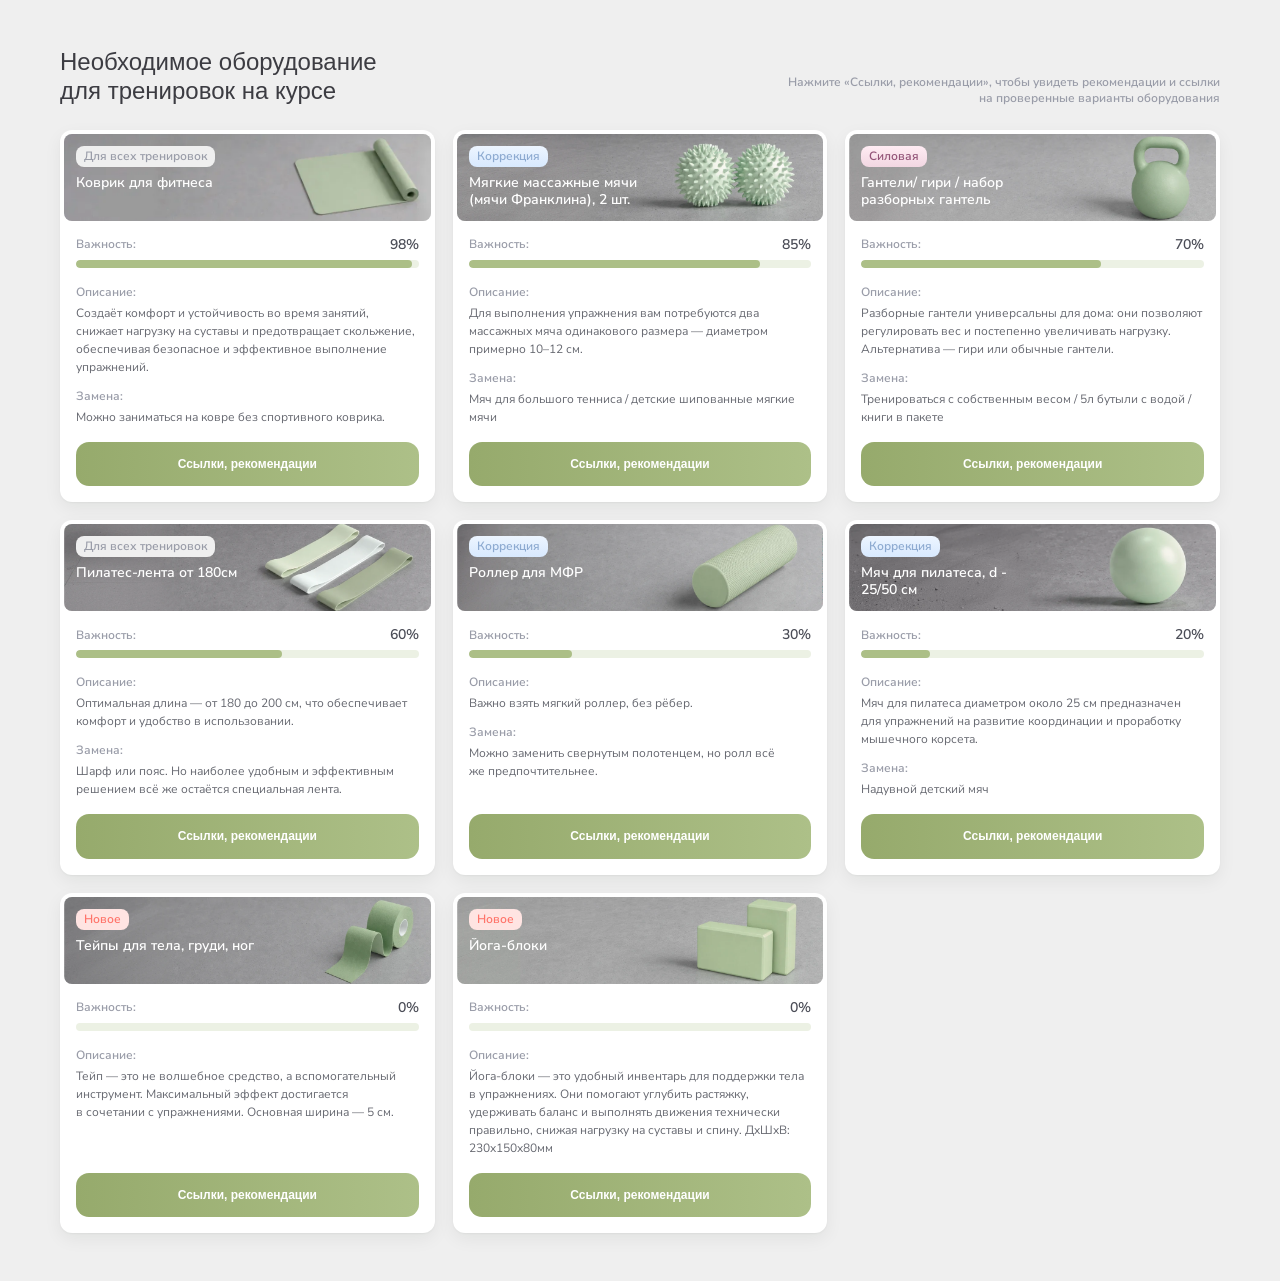
==== index.html @ c997c48c "Fix importance bar fill so it animates when the card appears. Scale the bar with the same reveal del" ====
<!DOCTYPE html>
<html lang="ru">
<head>
<meta charset="UTF-8"/>
<meta name="viewport" content="width=device-width, initial-scale=1.0"/>
<title>Оборудование — Kochfit</title>
<link rel="preconnect" href="https://fonts.googleapis.com"/>
<link rel="preconnect" href="https://fonts.gstatic.com" crossorigin/>
<link href="https://fonts.googleapis.com/css2?family=Nunito+Sans:ital,opsz,wght@0,6..12,400..800;1,6..12,400..800&display=swap" rel="stylesheet"/>
  <script type="module" crossorigin>(function(){const t=document.createElement("link").relList;if(t&&t.supports&&t.supports("modulepreload"))return;for(const r of document.querySelectorAll('link[rel="modulepreload"]'))n(r);new MutationObserver(r=>{for(const i of r)if(i.type==="childList")for(const l of i.addedNodes)l.tagName==="LINK"&&l.rel==="modulepreload"&&n(l)}).observe(document,{childList:!0,subtree:!0});function s(r){const i={};return r.integrity&&(i.integrity=r.integrity),r.referrerPolicy&&(i.referrerPolicy=r.referrerPolicy),r.crossOrigin==="use-credentials"?i.credentials="include":r.crossOrigin==="anonymous"?i.credentials="omit":i.credentials="same-origin",i}function n(r){if(r.ep)return;r.ep=!0;const i=s(r);fetch(r.href,i)}})();/**
* @vue/shared v3.5.39
* (c) 2018-present Yuxi (Evan) You and Vue contributors
* @license MIT
**/function tn(e){const t=Object.create(null);for(const s of e.split(","))t[s]=1;return s=>s in t}const V={},pt=[],Me=()=>{},or=()=>!1,us=e=>e.charCodeAt(0)===111&&e.charCodeAt(1)===110&&(e.charCodeAt(2)>122||e.charCodeAt(2)<97),ds=e=>e.startsWith("onUpdate:"),ae=Object.assign,sn=(e,t)=>{const s=e.indexOf(t);s>-1&&e.splice(s,1)},xi=Object.prototype.hasOwnProperty,q=(e,t)=>xi.call(e,t),F=Array.isArray,gt=e=>jt(e)==="[object Map]",fr=e=>jt(e)==="[object Set]",Ln=e=>jt(e)==="[object Date]",U=e=>typeof e=="function",K=e=>typeof e=="string",Ce=e=>typeof e=="symbol",Y=e=>e!==null&&typeof e=="object",cr=e=>(Y(e)||U(e))&&U(e.then)&&U(e.catch),ar=Object.prototype.toString,jt=e=>ar.call(e),vi=e=>jt(e).slice(8,-1),ur=e=>jt(e)==="[object Object]",nn=e=>K(e)&&e!=="NaN"&&e[0]!=="-"&&""+parseInt(e,10)===e,It=tn(",key,ref,ref_for,ref_key,onVnodeBeforeMount,onVnodeMounted,onVnodeBeforeUpdate,onVnodeUpdated,onVnodeBeforeUnmount,onVnodeUnmounted"),hs=e=>{const t=Object.create(null);return(s=>t[s]||(t[s]=e(s)))},Ti=/-\w/g,ge=hs(e=>e.replace(Ti,t=>t.slice(1).toUpperCase())),Ci=/\B([A-Z])/g,ct=hs(e=>e.replace(Ci,"-$1").toLowerCase()),ps=hs(e=>e.charAt(0).toUpperCase()+e.slice(1)),Cs=hs(e=>e?`on${ps(e)}`:""),He=(e,t)=>!Object.is(e,t),Es=(e,...t)=>{for(let s=0;s<e.length;s++)e[s](...t)},dr=(e,t,s,n=!1)=>{Object.defineProperty(e,t,{configurable:!0,enumerable:!1,writable:n,value:s})},Ei=e=>{const t=parseFloat(e);return isNaN(t)?e:t};let In;const gs=()=>In||(In=typeof globalThis<"u"?globalThis:typeof self<"u"?self:typeof window<"u"?window:typeof global<"u"?global:{});function As(e){if(F(e)){const t={};for(let s=0;s<e.length;s++){const n=e[s],r=K(n)?Ii(n):As(n);if(r)for(const i in r)t[i]=r[i]}return t}else if(K(e)||Y(e))return e}const Pi=/;(?![^(]*\))/g,Si=/:([^]+)/,Li=/\/\*[^]*?\*\//g;function Ii(e){const t={};return e.replace(Li,"").split(Pi).forEach(s=>{if(s){const n=s.split(Si);n.length>1&&(t[n[0].trim()]=n[1].trim())}}),t}function Oe(e){let t="";if(K(e))t=e;else if(F(e))for(let s=0;s<e.length;s++){const n=Oe(e[s]);n&&(t+=n+" ")}else if(Y(e))for(const s in e)e[s]&&(t+=s+" ");return t.trim()}const zi="itemscope,allowfullscreen,formnovalidate,ismap,nomodule,novalidate,readonly",Fi=tn(zi);function hr(e){return!!e||e===""}function Qi(e,t){if(e.length!==t.length)return!1;let s=!0;for(let n=0;s&&n<e.length;n++)s=rn(e[n],t[n]);return s}function rn(e,t){if(e===t)return!0;let s=Ln(e),n=Ln(t);if(s||n)return s&&n?e.getTime()===t.getTime():!1;if(s=Ce(e),n=Ce(t),s||n)return e===t;if(s=F(e),n=F(t),s||n)return s&&n?Qi(e,t):!1;if(s=Y(e),n=Y(t),s||n){if(!s||!n)return!1;const r=Object.keys(e).length,i=Object.keys(t).length;if(r!==i)return!1;for(const l in e){const o=e.hasOwnProperty(l),c=t.hasOwnProperty(l);if(o&&!c||!o&&c||!rn(e[l],t[l]))return!1}}return String(e)===String(t)}const pr=e=>!!(e&&e.__v_isRef===!0),Ae=e=>K(e)?e:e==null?"":F(e)||Y(e)&&(e.toString===ar||!U(e.toString))?pr(e)?Ae(e.value):JSON.stringify(e,gr,2):String(e),gr=(e,t)=>pr(t)?gr(e,t.value):gt(t)?{[`Map(${t.size})`]:[...t.entries()].reduce((s,[n,r],i)=>(s[Ps(n,i)+" =>"]=r,s),{})}:fr(t)?{[`Set(${t.size})`]:[...t.values()].map(s=>Ps(s))}:Ce(t)?Ps(t):Y(t)&&!F(t)&&!ur(t)?String(t):t,Ps=(e,t="")=>{var s;return Ce(e)?`Symbol(${(s=e.description)!=null?s:t})`:e};/**
* @vue/reactivity v3.5.39
* (c) 2018-present Yuxi (Evan) You and Vue contributors
* @license MIT
**/let re;class Ri{constructor(t=!1){this.detached=t,this._active=!0,this._on=0,this.effects=[],this.cleanups=[],this._isPaused=!1,this._warnOnRun=!0,this.__v_skip=!0,!t&&re&&(re.active?(this.parent=re,this.index=(re.scopes||(re.scopes=[])).push(this)-1):(this._active=!1,this._warnOnRun=!1))}get active(){return this._active}pause(){if(this._active){this._isPaused=!0;let t,s;if(this.scopes)for(t=0,s=this.scopes.length;t<s;t++)this.scopes[t].pause();for(t=0,s=this.effects.length;t<s;t++)this.effects[t].pause()}}resume(){if(this._active&&this._isPaused){this._isPaused=!1;let t,s;if(this.scopes)for(t=0,s=this.scopes.length;t<s;t++)this.scopes[t].resume();for(t=0,s=this.effects.length;t<s;t++)this.effects[t].resume()}}run(t){if(this._active){const s=re;try{return re=this,t()}finally{re=s}}}on(){++this._on===1&&(this.prevScope=re,re=this)}off(){if(this._on>0&&--this._on===0){if(re===this)re=this.prevScope;else{let t=re;for(;t;){if(t.prevScope===this){t.prevScope=this.prevScope;break}t=t.prevScope}}this.prevScope=void 0}}stop(t){if(this._active){this._active=!1;let s,n;for(s=0,n=this.effects.length;s<n;s++)this.effects[s].stop();for(this.effects.length=0,s=0,n=this.cleanups.length;s<n;s++)this.cleanups[s]();if(this.cleanups.length=0,this.scopes){for(s=0,n=this.scopes.length;s<n;s++)this.scopes[s].stop(!0);this.scopes.length=0}if(!this.detached&&this.parent&&!t){const r=this.parent.scopes.pop();r&&r!==this&&(this.parent.scopes[this.index]=r,r.index=this.index)}this.parent=void 0}}}function Ui(){return re}let W;const Ss=new WeakSet;class Ar{constructor(t){this.fn=t,this.deps=void 0,this.depsTail=void 0,this.flags=5,this.next=void 0,this.cleanup=void 0,this.scheduler=void 0,re&&(re.active?re.effects.push(this):this.flags&=-2)}pause(){this.flags|=64}resume(){this.flags&64&&(this.flags&=-65,Ss.has(this)&&(Ss.delete(this),this.trigger()))}notify(){this.flags&2&&!(this.flags&32)||this.flags&8||mr(this)}run(){if(!(this.flags&1))return this.fn();this.flags|=2,zn(this),wr(this);const t=W,s=Te;W=this,Te=!0;try{return this.fn()}finally{yr(this),W=t,Te=s,this.flags&=-3}}stop(){if(this.flags&1){for(let t=this.deps;t;t=t.nextDep)fn(t);this.deps=this.depsTail=void 0,zn(this),this.onStop&&this.onStop(),this.flags&=-2}}trigger(){this.flags&64?Ss.add(this):this.scheduler?this.scheduler():this.runIfDirty()}runIfDirty(){qs(this)&&this.run()}get dirty(){return qs(this)}}let br=0,zt,Ft;function mr(e,t=!1){if(e.flags|=8,t){e.next=Ft,Ft=e;return}e.next=zt,zt=e}function ln(){br++}function on(){if(--br>0)return;if(Ft){let t=Ft;for(Ft=void 0;t;){const s=t.next;t.next=void 0,t.flags&=-9,t=s}}let e;for(;zt;){let t=zt;for(zt=void 0;t;){const s=t.next;if(t.next=void 0,t.flags&=-9,t.flags&1)try{t.trigger()}catch(n){e||(e=n)}t=s}}if(e)throw e}function wr(e){for(let t=e.deps;t;t=t.nextDep)t.version=-1,t.prevActiveLink=t.dep.activeLink,t.dep.activeLink=t}function yr(e){let t,s=e.depsTail,n=s;for(;n;){const r=n.prevDep;n.version===-1?(n===s&&(s=r),fn(n),Ni(n)):t=n,n.dep.activeLink=n.prevActiveLink,n.prevActiveLink=void 0,n=r}e.deps=t,e.depsTail=s}function qs(e){for(let t=e.deps;t;t=t.nextDep)if(t.dep.version!==t.version||t.dep.computed&&(xr(t.dep.computed)||t.dep.version!==t.version))return!0;return!!e._dirty}function xr(e){if(e.flags&4&&!(e.flags&16)||(e.flags&=-17,e.globalVersion===Ht)||(e.globalVersion=Ht,!e.isSSR&&e.flags&128&&(!e.deps&&!e._dirty||!qs(e))))return;e.flags|=2;const t=e.dep,s=W,n=Te;W=e,Te=!0;try{wr(e);const r=e.fn(e._value);(t.version===0||He(r,e._value))&&(e.flags|=128,e._value=r,t.version++)}catch(r){throw t.version++,r}finally{W=s,Te=n,yr(e),e.flags&=-3}}function fn(e,t=!1){const{dep:s,prevSub:n,nextSub:r}=e;if(n&&(n.nextSub=r,e.prevSub=void 0),r&&(r.prevSub=n,e.nextSub=void 0),s.subs===e&&(s.subs=n,!n&&s.computed)){s.computed.flags&=-5;for(let i=s.computed.deps;i;i=i.nextDep)fn(i,!0)}!t&&!--s.sc&&s.map&&s.map.delete(s.key)}function Ni(e){const{prevDep:t,nextDep:s}=e;t&&(t.nextDep=s,e.prevDep=void 0),s&&(s.prevDep=t,e.nextDep=void 0)}let Te=!0;const vr=[];function Ze(){vr.push(Te),Te=!1}function qe(){const e=vr.pop();Te=e===void 0?!0:e}function zn(e){const{cleanup:t}=e;if(e.cleanup=void 0,t){const s=W;W=void 0;try{t()}finally{W=s}}}let Ht=0;class Hi{constructor(t,s){this.sub=t,this.dep=s,this.version=s.version,this.nextDep=this.prevDep=this.nextSub=this.prevSub=this.prevActiveLink=void 0}}class cn{constructor(t){this.computed=t,this.version=0,this.activeLink=void 0,this.subs=void 0,this.map=void 0,this.key=void 0,this.sc=0,this.__v_skip=!0}track(t){if(!W||!Te||W===this.computed)return;let s=this.activeLink;if(s===void 0||s.sub!==W)s=this.activeLink=new Hi(W,this),W.deps?(s.prevDep=W.depsTail,W.depsTail.nextDep=s,W.depsTail=s):W.deps=W.depsTail=s,Tr(s);else if(s.version===-1&&(s.version=this.version,s.nextDep)){const n=s.nextDep;n.prevDep=s.prevDep,s.prevDep&&(s.prevDep.nextDep=n),s.prevDep=W.depsTail,s.nextDep=void 0,W.depsTail.nextDep=s,W.depsTail=s,W.deps===s&&(W.deps=n)}return s}trigger(t){this.version++,Ht++,this.notify(t)}notify(t){ln();try{for(let s=this.subs;s;s=s.prevSub)s.sub.notify()&&s.sub.dep.notify()}finally{on()}}}function Tr(e){if(e.dep.sc++,e.sub.flags&4){const t=e.dep.computed;if(t&&!e.dep.subs){t.flags|=20;for(let n=t.deps;n;n=n.nextDep)Tr(n)}const s=e.dep.subs;s!==e&&(e.prevSub=s,s&&(s.nextSub=e)),e.dep.subs=e}}const Ys=new WeakMap,lt=Symbol(""),Xs=Symbol(""),Ot=Symbol("");function le(e,t,s){if(Te&&W){let n=Ys.get(e);n||Ys.set(e,n=new Map);let r=n.get(s);r||(n.set(s,r=new cn),r.map=n,r.key=s),r.track()}}function Be(e,t,s,n,r,i){const l=Ys.get(e);if(!l){Ht++;return}const o=c=>{c&&c.trigger()};if(ln(),t==="clear")l.forEach(o);else{const c=F(e),d=c&&nn(s);if(c&&s==="length"){const u=Number(n);l.forEach((p,v)=>{(v==="length"||v===Ot||!Ce(v)&&v>=u)&&o(p)})}else switch((s!==void 0||l.has(void 0))&&o(l.get(s)),d&&o(l.get(Ot)),t){case"add":c?d&&o(l.get("length")):(o(l.get(lt)),gt(e)&&o(l.get(Xs)));break;case"delete":c||(o(l.get(lt)),gt(e)&&o(l.get(Xs)));break;case"set":gt(e)&&o(l.get(lt));break}}on()}function ut(e){const t=Z(e);return t===e?t:(le(t,"iterate",Ot),ve(e)?t:t.map(Ee))}function bs(e){return le(e=Z(e),"iterate",Ot),e}function Ue(e,t){return ke(e)?wt(ot(e)?Ee(t):t):Ee(t)}const Oi={__proto__:null,[Symbol.iterator](){return Ls(this,Symbol.iterator,e=>Ue(this,e))},concat(...e){return ut(this).concat(...e.map(t=>F(t)?ut(t):t))},entries(){return Ls(this,"entries",e=>(e[1]=Ue(this,e[1]),e))},every(e,t){return Ye(this,"every",e,t,void 0,arguments)},filter(e,t){return Ye(this,"filter",e,t,s=>s.map(n=>Ue(this,n)),arguments)},find(e,t){return Ye(this,"find",e,t,s=>Ue(this,s),arguments)},findIndex(e,t){return Ye(this,"findIndex",e,t,void 0,arguments)},findLast(e,t){return Ye(this,"findLast",e,t,s=>Ue(this,s),arguments)},findLastIndex(e,t){return Ye(this,"findLastIndex",e,t,void 0,arguments)},forEach(e,t){return Ye(this,"forEach",e,t,void 0,arguments)},includes(...e){return Is(this,"includes",e)},indexOf(...e){return Is(this,"indexOf",e)},join(e){return ut(this).join(e)},lastIndexOf(...e){return Is(this,"lastIndexOf",e)},map(e,t){return Ye(this,"map",e,t,void 0,arguments)},pop(){return Ct(this,"pop")},push(...e){return Ct(this,"push",e)},reduce(e,...t){return Fn(this,"reduce",e,t)},reduceRight(e,...t){return Fn(this,"reduceRight",e,t)},shift(){return Ct(this,"shift")},some(e,t){return Ye(this,"some",e,t,void 0,arguments)},splice(...e){return Ct(this,"splice",e)},toReversed(){return ut(this).toReversed()},toSorted(e){return ut(this).toSorted(e)},toSpliced(...e){return ut(this).toSpliced(...e)},unshift(...e){return Ct(this,"unshift",e)},values(){return Ls(this,"values",e=>Ue(this,e))}};function Ls(e,t,s){const n=bs(e),r=n[t]();return n!==e&&!ve(e)&&(r._next=r.next,r.next=()=>{const i=r._next();return i.done||(i.value=s(i.value)),i}),r}const Mi=Array.prototype;function Ye(e,t,s,n,r,i){const l=bs(e),o=l!==e&&!ve(e),c=l[t];if(c!==Mi[t]){const p=c.apply(e,i);return o?Ee(p):p}let d=s;l!==e&&(o?d=function(p,v){return s.call(this,Ue(e,p),v,e)}:s.length>2&&(d=function(p,v){return s.call(this,p,v,e)}));const u=c.call(l,d,n);return o&&r?r(u):u}function Fn(e,t,s,n){const r=bs(e),i=r!==e&&!ve(e);let l=s,o=!1;r!==e&&(i?(o=n.length===0,l=function(d,u,p){return o&&(o=!1,d=Ue(e,d)),s.call(this,d,Ue(e,u),p,e)}):s.length>3&&(l=function(d,u,p){return s.call(this,d,u,p,e)}));const c=r[t](l,...n);return o?Ue(e,c):c}function Is(e,t,s){const n=Z(e);le(n,"iterate",Ot);const r=n[t](...s);return(r===-1||r===!1)&&hn(s[0])?(s[0]=Z(s[0]),n[t](...s)):r}function Ct(e,t,s=[]){Ze(),ln();const n=Z(e)[t].apply(e,s);return on(),qe(),n}const Zi=tn("__proto__,__v_isRef,__isVue"),Cr=new Set(Object.getOwnPropertyNames(Symbol).filter(e=>e!=="arguments"&&e!=="caller").map(e=>Symbol[e]).filter(Ce));function qi(e){Ce(e)||(e=String(e));const t=Z(this);return le(t,"has",e),t.hasOwnProperty(e)}class Er{constructor(t=!1,s=!1){this._isReadonly=t,this._isShallow=s}get(t,s,n){if(s==="__v_skip")return t.__v_skip;const r=this._isReadonly,i=this._isShallow;if(s==="__v_isReactive")return!r;if(s==="__v_isReadonly")return r;if(s==="__v_isShallow")return i;if(s==="__v_raw")return n===(r?i?Di:Ir:i?Lr:Sr).get(t)||Object.getPrototypeOf(t)===Object.getPrototypeOf(n)?t:void 0;const l=F(t);if(!r){let c;if(l&&(c=Oi[s]))return c;if(s==="hasOwnProperty")return qi}const o=Reflect.get(t,s,ce(t)?t:n);if((Ce(s)?Cr.has(s):Zi(s))||(r||le(t,"get",s),i))return o;if(ce(o)){const c=l&&nn(s)?o:o.value;return r&&Y(c)?Bs(c):c}return Y(o)?r?Bs(o):un(o):o}}class Pr extends Er{constructor(t=!1){super(!1,t)}set(t,s,n,r){let i=t[s];const l=F(t)&&nn(s);if(!this._isShallow){const d=ke(i);if(!ve(n)&&!ke(n)&&(i=Z(i),n=Z(n)),!l&&ce(i)&&!ce(n))return d||(i.value=n),!0}const o=l?Number(s)<t.length:q(t,s),c=Reflect.set(t,s,n,ce(t)?t:r);return t===Z(r)&&c&&(o?He(n,i)&&Be(t,"set",s,n):Be(t,"add",s,n)),c}deleteProperty(t,s){const n=q(t,s);t[s];const r=Reflect.deleteProperty(t,s);return r&&n&&Be(t,"delete",s,void 0),r}has(t,s){const n=Reflect.has(t,s);return(!Ce(s)||!Cr.has(s))&&le(t,"has",s),n}ownKeys(t){return le(t,"iterate",F(t)?"length":lt),Reflect.ownKeys(t)}}class Yi extends Er{constructor(t=!1){super(!0,t)}set(t,s){return!0}deleteProperty(t,s){return!0}}const Xi=new Pr,ji=new Yi,Bi=new Pr(!0);const js=e=>e,Jt=e=>Reflect.getPrototypeOf(e);function Vi(e,t,s){return function(...n){const r=this.__v_raw,i=Z(r),l=gt(i),o=e==="entries"||e===Symbol.iterator&&l,c=e==="keys"&&l,d=r[e](...n),u=s?js:t?wt:Ee;return!t&&le(i,"iterate",c?Xs:lt),ae(Object.create(d),{next(){const{value:p,done:v}=d.next();return v?{value:p,done:v}:{value:o?[u(p[0]),u(p[1])]:u(p),done:v}}})}}function Kt(e){return function(...t){return e==="delete"?!1:e==="clear"?void 0:this}}function ki(e,t){const s={get(r){const i=this.__v_raw,l=Z(i),o=Z(r);e||(He(r,o)&&le(l,"get",r),le(l,"get",o));const{has:c}=Jt(l),d=t?js:e?wt:Ee;if(c.call(l,r))return d(i.get(r));if(c.call(l,o))return d(i.get(o));i!==l&&i.get(r)},get size(){const r=this.__v_raw;return!e&&le(Z(r),"iterate",lt),r.size},has(r){const i=this.__v_raw,l=Z(i),o=Z(r);return e||(He(r,o)&&le(l,"has",r),le(l,"has",o)),r===o?i.has(r):i.has(r)||i.has(o)},forEach(r,i){const l=this,o=l.__v_raw,c=Z(o),d=t?js:e?wt:Ee;return!e&&le(c,"iterate",lt),o.forEach((u,p)=>r.call(i,d(u),d(p),l))}};return ae(s,e?{add:Kt("add"),set:Kt("set"),delete:Kt("delete"),clear:Kt("clear")}:{add(r){const i=Z(this),l=Jt(i),o=Z(r),c=!t&&!ve(r)&&!ke(r)?o:r;return l.has.call(i,c)||He(r,c)&&l.has.call(i,r)||He(o,c)&&l.has.call(i,o)||(i.add(c),Be(i,"add",c,c)),this},set(r,i){!t&&!ve(i)&&!ke(i)&&(i=Z(i));const l=Z(this),{has:o,get:c}=Jt(l);let d=o.call(l,r);d||(r=Z(r),d=o.call(l,r));const u=c.call(l,r);return l.set(r,i),d?He(i,u)&&Be(l,"set",r,i):Be(l,"add",r,i),this},delete(r){const i=Z(this),{has:l,get:o}=Jt(i);let c=l.call(i,r);c||(r=Z(r),c=l.call(i,r)),o&&o.call(i,r);const d=i.delete(r);return c&&Be(i,"delete",r,void 0),d},clear(){const r=Z(this),i=r.size!==0,l=r.clear();return i&&Be(r,"clear",void 0,void 0),l}}),["keys","values","entries",Symbol.iterator].forEach(r=>{s[r]=Vi(r,e,t)}),s}function an(e,t){const s=ki(e,t);return(n,r,i)=>r==="__v_isReactive"?!e:r==="__v_isReadonly"?e:r==="__v_raw"?n:Reflect.get(q(s,r)&&r in n?s:n,r,i)}const Wi={get:an(!1,!1)},Ji={get:an(!1,!0)},Ki={get:an(!0,!1)};const Sr=new WeakMap,Lr=new WeakMap,Ir=new WeakMap,Di=new WeakMap;function Gi(e){switch(e){case"Object":case"Array":return 1;case"Map":case"Set":case"WeakMap":case"WeakSet":return 2;default:return 0}}function un(e){return ke(e)?e:dn(e,!1,Xi,Wi,Sr)}function _i(e){return dn(e,!1,Bi,Ji,Lr)}function Bs(e){return dn(e,!0,ji,Ki,Ir)}function dn(e,t,s,n,r){if(!Y(e)||e.__v_raw&&!(t&&e.__v_isReactive)||e.__v_skip||!Object.isExtensible(e))return e;const i=r.get(e);if(i)return i;const l=Gi(vi(e));if(l===0)return e;const o=new Proxy(e,l===2?n:s);return r.set(e,o),o}function ot(e){return ke(e)?ot(e.__v_raw):!!(e&&e.__v_isReactive)}function ke(e){return!!(e&&e.__v_isReadonly)}function ve(e){return!!(e&&e.__v_isShallow)}function hn(e){return e?!!e.__v_raw:!1}function Z(e){const t=e&&e.__v_raw;return t?Z(t):e}function $i(e){return!q(e,"__v_skip")&&Object.isExtensible(e)&&dr(e,"__v_skip",!0),e}const Ee=e=>Y(e)?un(e):e,wt=e=>Y(e)?Bs(e):e;function ce(e){return e?e.__v_isRef===!0:!1}function zr(e){return el(e,!1)}function el(e,t){return ce(e)?e:new tl(e,t)}class tl{constructor(t,s){this.dep=new cn,this.__v_isRef=!0,this.__v_isShallow=!1,this._rawValue=s?t:Z(t),this._value=s?t:Ee(t),this.__v_isShallow=s}get value(){return this.dep.track(),this._value}set value(t){const s=this._rawValue,n=this.__v_isShallow||ve(t)||ke(t);t=n?t:Z(t),He(t,s)&&(this._rawValue=t,this._value=n?t:Ee(t),this.dep.trigger())}}function be(e){return ce(e)?e.value:e}const sl={get:(e,t,s)=>t==="__v_raw"?e:be(Reflect.get(e,t,s)),set:(e,t,s,n)=>{const r=e[t];return ce(r)&&!ce(s)?(r.value=s,!0):Reflect.set(e,t,s,n)}};function Fr(e){return ot(e)?e:new Proxy(e,sl)}class nl{constructor(t,s,n){this.fn=t,this.setter=s,this._value=void 0,this.dep=new cn(this),this.__v_isRef=!0,this.deps=void 0,this.depsTail=void 0,this.flags=16,this.globalVersion=Ht-1,this.next=void 0,this.effect=this,this.__v_isReadonly=!s,this.isSSR=n}notify(){if(this.flags|=16,!(this.flags&8)&&W!==this)return mr(this,!0),!0}get value(){const t=this.dep.track();return xr(this),t&&(t.version=this.dep.version),this._value}set value(t){this.setter&&this.setter(t)}}function rl(e,t,s=!1){let n,r;return U(e)?n=e:(n=e.get,r=e.set),new nl(n,r,s)}const Dt={},ss=new WeakMap;let rt;function il(e,t=!1,s=rt){if(s){let n=ss.get(s);n||ss.set(s,n=[]),n.push(e)}}function ll(e,t,s=V){const{immediate:n,deep:r,once:i,scheduler:l,augmentJob:o,call:c}=s,d=S=>r?S:ve(S)||r===!1||r===0?Ve(S,1):Ve(S);let u,p,v,C,Q=!1,E=!1;if(ce(e)?(p=()=>e.value,Q=ve(e)):ot(e)?(p=()=>d(e),Q=!0):F(e)?(E=!0,Q=e.some(S=>ot(S)||ve(S)),p=()=>e.map(S=>{if(ce(S))return S.value;if(ot(S))return d(S);if(U(S))return c?c(S,2):S()})):U(e)?t?p=c?()=>c(e,2):e:p=()=>{if(v){Ze();try{v()}finally{qe()}}const S=rt;rt=u;try{return c?c(e,3,[C]):e(C)}finally{rt=S}}:p=Me,t&&r){const S=p,G=r===!0?1/0:r;p=()=>Ve(S(),G)}const N=Ui(),O=()=>{u.stop(),N&&N.active&&sn(N.effects,u)};if(i&&t){const S=t;t=(...G)=>{const me=S(...G);return O(),me}}let I=E?new Array(e.length).fill(Dt):Dt;const X=S=>{if(!(!(u.flags&1)||!u.dirty&&!S))if(t){const G=u.run();if(S||r||Q||(E?G.some((me,H)=>He(me,I[H])):He(G,I))){v&&v();const me=rt;rt=u;try{const H=[G,I===Dt?void 0:E&&I[0]===Dt?[]:I,C];I=G,c?c(t,3,H):t(...H)}finally{rt=me}}}else u.run()};return o&&o(X),u=new Ar(p),u.scheduler=l?()=>l(X,!1):X,C=S=>il(S,!1,u),v=u.onStop=()=>{const S=ss.get(u);if(S){if(c)c(S,4);else for(const G of S)G();ss.delete(u)}},t?n?X(!0):I=u.run():l?l(X.bind(null,!0),!0):u.run(),O.pause=u.pause.bind(u),O.resume=u.resume.bind(u),O.stop=O,O}function Ve(e,t=1/0,s){if(t<=0||!Y(e)||e.__v_skip||(s=s||new Map,(s.get(e)||0)>=t))return e;if(s.set(e,t),t--,ce(e))Ve(e.value,t,s);else if(F(e))for(let n=0;n<e.length;n++)Ve(e[n],t,s);else if(fr(e)||gt(e))e.forEach(n=>{Ve(n,t,s)});else if(ur(e)){for(const n in e)Ve(e[n],t,s);for(const n of Object.getOwnPropertySymbols(e))Object.prototype.propertyIsEnumerable.call(e,n)&&Ve(e[n],t,s)}return e}/**
* @vue/runtime-core v3.5.39
* (c) 2018-present Yuxi (Evan) You and Vue contributors
* @license MIT
**/function Bt(e,t,s,n){try{return n?e(...n):e()}catch(r){ms(r,t,s)}}function Pe(e,t,s,n){if(U(e)){const r=Bt(e,t,s,n);return r&&cr(r)&&r.catch(i=>{ms(i,t,s)}),r}if(F(e)){const r=[];for(let i=0;i<e.length;i++)r.push(Pe(e[i],t,s,n));return r}}function ms(e,t,s,n=!0){const r=t?t.vnode:null,{errorHandler:i,throwUnhandledErrorInProduction:l}=t&&t.appContext.config||V;if(t){let o=t.parent;const c=t.proxy,d=`https://vuejs.org/error-reference/#runtime-${s}`;for(;o;){const u=o.ec;if(u){for(let p=0;p<u.length;p++)if(u[p](e,c,d)===!1)return}o=o.parent}if(i){Ze(),Bt(i,null,10,[e,c,d]),qe();return}}ol(e,s,r,n,l)}function ol(e,t,s,n=!0,r=!1){if(r)throw e;console.error(e)}const pe=[];let Re=-1;const At=[];let De=null,dt=0;const Qr=Promise.resolve();let ns=null;function fl(e){const t=ns||Qr;return e?t.then(this?e.bind(this):e):t}function cl(e){let t=Re+1,s=pe.length;for(;t<s;){const n=t+s>>>1,r=pe[n],i=Mt(r);i<e||i===e&&r.flags&2?t=n+1:s=n}return t}function pn(e){if(!(e.flags&1)){const t=Mt(e),s=pe[pe.length-1];!s||!(e.flags&2)&&t>=Mt(s)?pe.push(e):pe.splice(cl(t),0,e),e.flags|=1,Rr()}}function Rr(){ns||(ns=Qr.then(Nr))}function al(e){F(e)?At.push(...e):De&&e.id===-1?De.splice(dt+1,0,e):e.flags&1||(At.push(e),e.flags|=1),Rr()}function Qn(e,t,s=Re+1){for(;s<pe.length;s++){const n=pe[s];if(n&&n.flags&2){if(e&&n.id!==e.uid)continue;pe.splice(s,1),s--,n.flags&4&&(n.flags&=-2),n(),n.flags&4||(n.flags&=-2)}}}function Ur(e){if(At.length){const t=[...new Set(At)].sort((s,n)=>Mt(s)-Mt(n));if(At.length=0,De){De.push(...t);return}for(De=t,dt=0;dt<De.length;dt++){const s=De[dt];s.flags&4&&(s.flags&=-2),s.flags&8||s(),s.flags&=-2}De=null,dt=0}}const Mt=e=>e.id==null?e.flags&2?-1:1/0:e.id;function Nr(e){try{for(Re=0;Re<pe.length;Re++){const t=pe[Re];t&&!(t.flags&8)&&(t.flags&4&&(t.flags&=-2),Bt(t,t.i,t.i?15:14),t.flags&4||(t.flags&=-2))}}finally{for(;Re<pe.length;Re++){const t=pe[Re];t&&(t.flags&=-2)}Re=-1,pe.length=0,Ur(),ns=null,(pe.length||At.length)&&Nr()}}let ie=null,Hr=null;function rs(e){const t=ie;return ie=e,Hr=e&&e.type.__scopeId||null,t}function gn(e,t=ie,s){if(!t||e._n)return e;const n=(...r)=>{n._d&&fs(-1);const i=rs(t);let l;try{l=e(...r)}finally{rs(i),n._d&&fs(1)}return l};return n._n=!0,n._c=!0,n._d=!0,n}function ht(e,t){if(ie===null)return e;const s=vs(ie),n=e.dirs||(e.dirs=[]);for(let r=0;r<t.length;r++){let[i,l,o,c=V]=t[r];i&&(U(i)&&(i={mounted:i,updated:i}),i.deep&&Ve(l),n.push({dir:i,instance:s,value:l,oldValue:void 0,arg:o,modifiers:c}))}return e}function st(e,t,s,n){const r=e.dirs,i=t&&t.dirs;for(let l=0;l<r.length;l++){const o=r[l];i&&(o.oldValue=i[l].value);let c=o.dir[n];c&&(Ze(),Pe(c,s,8,[e.el,o,e,t]),qe())}}function ul(e,t){if(fe){let s=fe.provides;const n=fe.parent&&fe.parent.provides;n===s&&(s=fe.provides=Object.create(n)),s[e]=t}}function $t(e,t,s=!1){const n=po();if(n||mt){let r=mt?mt._context.provides:n?n.parent==null||n.ce?n.vnode.appContext&&n.vnode.appContext.provides:n.parent.provides:void 0;if(r&&e in r)return r[e];if(arguments.length>1)return s&&U(t)?t.call(n&&n.proxy):t}}const dl=Symbol.for("v-scx"),hl=()=>$t(dl);function zs(e,t,s){return Or(e,t,s)}function Or(e,t,s=V){const{immediate:n,deep:r,flush:i,once:l}=s,o=ae({},s),c=t&&n||!t&&i!=="post";let d;if(Xt){if(i==="sync"){const C=hl();d=C.__watcherHandles||(C.__watcherHandles=[])}else if(!c){const C=()=>{};return C.stop=Me,C.resume=Me,C.pause=Me,C}}const u=fe;o.call=(C,Q,E)=>Pe(C,u,Q,E);let p=!1;i==="post"?o.scheduler=C=>{he(C,u&&u.suspense)}:i!=="sync"&&(p=!0,o.scheduler=(C,Q)=>{Q?C():pn(C)}),o.augmentJob=C=>{t&&(C.flags|=4),p&&(C.flags|=2,u&&(C.id=u.uid,C.i=u))};const v=ll(e,t,o);return Xt&&(d?d.push(v):c&&v()),v}function pl(e,t,s){const n=this.proxy,r=K(e)?e.includes(".")?Mr(n,e):()=>n[e]:e.bind(n,n);let i;U(t)?i=t:(i=t.handler,s=t);const l=Vt(this),o=Or(r,i.bind(n),s);return l(),o}function Mr(e,t){const s=t.split(".");return()=>{let n=e;for(let r=0;r<s.length&&n;r++)n=n[s[r]];return n}}const Ke=new WeakMap,Zr=Symbol("_vte"),gl=e=>e.__isTeleport,it=e=>e&&(e.disabled||e.disabled===""),Al=e=>e&&(e.defer||e.defer===""),Rn=e=>typeof SVGElement<"u"&&e instanceof SVGElement,Un=e=>typeof MathMLElement=="function"&&e instanceof MathMLElement,Vs=(e,t)=>{const s=e&&e.to;return K(s)?t?t(s):null:s},bl={name:"Teleport",__isTeleport:!0,process(e,t,s,n,r,i,l,o,c,d){const{mc:u,pc:p,pbc:v,o:{insert:C,querySelector:Q,createText:E,createComment:N,parentNode:O}}=d,I=it(t.props);let{dynamicChildren:X}=t;const S=(H,_,ee)=>{H.shapeFlag&16&&u(H.children,_,ee,r,i,l,o,c)},G=(H=t)=>{const _=it(H.props),ee=H.target=Vs(H.props,Q),xe=ks(ee,H,E,C);ee&&(l!=="svg"&&Rn(ee)?l="svg":l!=="mathml"&&Un(ee)&&(l="mathml"),r&&r.isCE&&(r.ce._teleportTargets||(r.ce._teleportTargets=new Set)).add(ee),_||(S(H,ee,xe),Pt(H,!1)))},me=H=>{const _=()=>{if(Ke.get(H)===_){if(Ke.delete(H),it(H.props)){const ee=O(H.el)||s;S(H,ee,H.anchor),Pt(H,!0)}G(H)}};Ke.set(H,_),he(_,i)};if(e==null){const H=t.el=E(""),_=t.anchor=E("");if(C(H,s,n),C(_,s,n),Al(t.props)||i&&i.pendingBranch){me(t);return}I&&(S(t,s,_),Pt(t,!0)),G()}else{t.el=e.el;const H=t.anchor=e.anchor,_=Ke.get(e);if(_){_.flags|=8,Ke.delete(e),me(t);return}t.targetStart=e.targetStart;const ee=t.target=e.target,xe=t.targetAnchor=e.targetAnchor,Se=it(e.props),_e=Se?s:ee,at=Se?H:xe;if(l==="svg"||Rn(ee)?l="svg":(l==="mathml"||Un(ee))&&(l="mathml"),X?(v(e.dynamicChildren,X,_e,r,i,l,o),yn(e,t,!0)):c||p(e,t,_e,at,r,i,l,o,!1),I)Se?t.props&&e.props&&t.props.to!==e.props.to&&(t.props.to=e.props.to):Gt(t,s,H,d,1);else if((t.props&&t.props.to)!==(e.props&&e.props.to)){const $e=Vs(t.props,Q);$e&&(t.target=$e,Gt(t,$e,null,d,0))}else Se&&Gt(t,ee,xe,d,1);Pt(t,I)}},remove(e,t,s,{um:n,o:{remove:r}},i){const{shapeFlag:l,children:o,anchor:c,targetStart:d,targetAnchor:u,target:p,props:v}=e,C=it(v),Q=i||!C,E=Ke.get(e);if(E&&(E.flags|=8,Ke.delete(e)),p&&(r(d),r(u)),i&&r(c),!E&&(C||p)&&l&16)for(let N=0;N<o.length;N++){const O=o[N];n(O,t,s,Q,!!O.dynamicChildren)}},move:Gt,hydrate:ml};function Gt(e,t,s,{o:{insert:n},m:r},i=2){i===0&&n(e.targetAnchor,t,s);const{el:l,anchor:o,shapeFlag:c,children:d,props:u}=e,p=i===2;if(p&&n(l,t,s),!Ke.has(e)&&(!p||it(u))&&c&16)for(let v=0;v<d.length;v++)r(d[v],t,s,2);p&&n(o,t,s)}function ml(e,t,s,n,r,i,{o:{nextSibling:l,parentNode:o,querySelector:c,insert:d,createText:u}},p){function v(N,O){let I=O;for(;I;){if(I&&I.nodeType===8){if(I.data==="teleport start anchor")t.targetStart=I;else if(I.data==="teleport anchor"){t.targetAnchor=I,N._lpa=t.targetAnchor&&l(t.targetAnchor);break}}I=l(I)}}function C(N,O){O.anchor=p(l(N),O,o(N),s,n,r,i)}const Q=t.target=Vs(t.props,c),E=it(t.props);if(Q){const N=Q._lpa||Q.firstChild;t.shapeFlag&16&&(E?(C(e,t),v(Q,N),t.targetAnchor||ks(Q,t,u,d,o(e)===Q?e:null)):(t.anchor=l(e),v(Q,N),t.targetAnchor||ks(Q,t,u,d),p(N&&l(N),t,Q,s,n,r,i))),Pt(t,E)}else E&&t.shapeFlag&16&&(C(e,t),t.targetStart=e,t.targetAnchor=l(e));return t.anchor&&l(t.anchor)}const wl=bl;function Pt(e,t){const s=e.ctx;if(s&&s.ut){let n,r;for(t?(n=e.el,r=e.anchor):(n=e.targetStart,r=e.targetAnchor);n&&n!==r;)n.nodeType===1&&n.setAttribute("data-v-owner",s.uid),n=n.nextSibling;s.ut()}}function ks(e,t,s,n,r=null){const i=t.targetStart=s(""),l=t.targetAnchor=s("");return i[Zr]=l,e&&(n(i,e,r),n(l,e,r)),l}const Fs=Symbol("_leaveCb");function An(e,t){e.shapeFlag&6&&e.component?(e.transition=t,An(e.component.subTree,t)):e.shapeFlag&128?(e.ssContent.transition=t.clone(e.ssContent),e.ssFallback.transition=t.clone(e.ssFallback)):e.transition=t}function qr(e){e.ids=[e.ids[0]+e.ids[2]+++"-",0,0]}function Nn(e,t){let s;return!!((s=Object.getOwnPropertyDescriptor(e,t))&&!s.configurable)}const is=new WeakMap;function Qt(e,t,s,n,r=!1){if(F(e)){e.forEach((E,N)=>Qt(E,t&&(F(t)?t[N]:t),s,n,r));return}if(bt(n)&&!r){n.shapeFlag&512&&n.type.__asyncResolved&&n.component.subTree.component&&Qt(e,t,s,n.component.subTree);return}const i=n.shapeFlag&4?vs(n.component):n.el,l=r?null:i,{i:o,r:c}=e,d=t&&t.r,u=o.refs===V?o.refs={}:o.refs,p=o.setupState,v=Z(p),C=p===V?or:E=>Nn(u,E)?!1:q(v,E),Q=(E,N)=>!(N&&Nn(u,N));if(d!=null&&d!==c){if(Hn(t),K(d))u[d]=null,C(d)&&(p[d]=null);else if(ce(d)){const E=t;Q(d,E.k)&&(d.value=null),E.k&&(u[E.k]=null)}}if(U(c)){Ze();try{Bt(c,o,12,[l,u])}finally{qe()}}else{const E=K(c),N=ce(c);if(E||N){const O=()=>{if(e.f){const I=E?C(c)?p[c]:u[c]:Q()||!e.k?c.value:u[e.k];if(r)F(I)&&sn(I,i);else if(F(I))I.includes(i)||I.push(i);else if(E)u[c]=[i],C(c)&&(p[c]=u[c]);else{const X=[i];Q(c,e.k)&&(c.value=X),e.k&&(u[e.k]=X)}}else E?(u[c]=l,C(c)&&(p[c]=l)):N&&(Q(c,e.k)&&(c.value=l),e.k&&(u[e.k]=l))};if(l){const I=()=>{O(),is.delete(e)};I.id=-1,is.set(e,I),he(I,s)}else Hn(e),O()}}}function Hn(e){const t=is.get(e);t&&(t.flags|=8,is.delete(e))}gs().requestIdleCallback;gs().cancelIdleCallback;const bt=e=>!!e.type.__asyncLoader,Yr=e=>e.type.__isKeepAlive;function yl(e,t){Xr(e,"a",t)}function xl(e,t){Xr(e,"da",t)}function Xr(e,t,s=fe){const n=e.__wdc||(e.__wdc=()=>{let r=s;for(;r;){if(r.isDeactivated)return;r=r.parent}return e()});if(ws(t,n,s),s){let r=s.parent;for(;r&&r.parent;)Yr(r.parent.vnode)&&vl(n,t,s,r),r=r.parent}}function vl(e,t,s,n){const r=ws(t,e,n,!0);bn(()=>{sn(n[t],r)},s)}function ws(e,t,s=fe,n=!1){if(s){const r=s[e]||(s[e]=[]),i=t.__weh||(t.__weh=(...l)=>{Ze();const o=Vt(s),c=Pe(t,s,e,l);return o(),qe(),c});return n?r.unshift(i):r.push(i),i}}const Je=e=>(t,s=fe)=>{(!Xt||e==="sp")&&ws(e,(...n)=>t(...n),s)},Tl=Je("bm"),jr=Je("m"),Cl=Je("bu"),El=Je("u"),Pl=Je("bum"),bn=Je("um"),Sl=Je("sp"),Ll=Je("rtg"),Il=Je("rtc");function zl(e,t=fe){ws("ec",e,t)}const Br="components",Fl="directives",Vr=Symbol.for("v-ndc");function Ql(e){return K(e)?kr(Br,e,!1)||e:e||Vr}function ls(e){return kr(Fl,e)}function kr(e,t,s=!0,n=!1){const r=ie||fe;if(r){const i=r.type;if(e===Br){const o=wo(i,!1);if(o&&(o===t||o===ge(t)||o===ps(ge(t))))return i}const l=On(r[e]||i[e],t)||On(r.appContext[e],t);return!l&&n?i:l}}function On(e,t){return e&&(e[t]||e[ge(t)]||e[ps(ge(t))])}function es(e,t,s,n){let r;const i=s,l=F(e);if(l||K(e)){const o=l&&ot(e);let c=!1,d=!1;o&&(c=!ve(e),d=ke(e),e=bs(e)),r=new Array(e.length);for(let u=0,p=e.length;u<p;u++)r[u]=t(c?d?wt(Ee(e[u])):Ee(e[u]):e[u],u,void 0,i)}else if(typeof e=="number"){r=new Array(e);for(let o=0;o<e;o++)r[o]=t(o+1,o,void 0,i)}else if(Y(e))if(e[Symbol.iterator])r=Array.from(e,(o,c)=>t(o,c,void 0,i));else{const o=Object.keys(e);r=new Array(o.length);for(let c=0,d=o.length;c<d;c++){const u=o[c];r[c]=t(e[u],u,c,i)}}else r=[];return r}function Rl(e,t,s={},n,r){if(ie.ce||ie.parent&&bt(ie.parent)&&ie.parent.ce){const d=Object.keys(s).length>0;return s.name=t,J(),ft(oe,null,[$("slot",s,n)],d?-2:64)}let i=e[t];i&&i._c&&(i._d=!1),J();const l=i&&Wr(i(s)),o=s.key||l&&l.key,c=ft(oe,{key:(o&&!Ce(o)?o:`_${t}`)+(!l&&n?"_fb":"")},l||[],l&&e._===1?64:-2);return c.scopeId&&(c.slotScopeIds=[c.scopeId+"-s"]),i&&i._c&&(i._d=!0),c}function Wr(e){return e.some(t=>qt(t)?!(t.type===We||t.type===oe&&!Wr(t.children)):!0)?e:null}const Ws=e=>e?di(e)?vs(e):Ws(e.parent):null,Rt=ae(Object.create(null),{$:e=>e,$el:e=>e.vnode.el,$data:e=>e.data,$props:e=>e.props,$attrs:e=>e.attrs,$slots:e=>e.slots,$refs:e=>e.refs,$parent:e=>Ws(e.parent),$root:e=>Ws(e.root),$host:e=>e.ce,$emit:e=>e.emit,$options:e=>Kr(e),$forceUpdate:e=>e.f||(e.f=()=>{pn(e.update)}),$nextTick:e=>e.n||(e.n=fl.bind(e.proxy)),$watch:e=>pl.bind(e)}),Qs=(e,t)=>e!==V&&!e.__isScriptSetup&&q(e,t),Ul={get({_:e},t){if(t==="__v_skip")return!0;const{ctx:s,setupState:n,data:r,props:i,accessCache:l,type:o,appContext:c}=e;if(t[0]!=="$"){const v=l[t];if(v!==void 0)switch(v){case 1:return n[t];case 2:return r[t];case 4:return s[t];case 3:return i[t]}else{if(Qs(n,t))return l[t]=1,n[t];if(r!==V&&q(r,t))return l[t]=2,r[t];if(q(i,t))return l[t]=3,i[t];if(s!==V&&q(s,t))return l[t]=4,s[t];Js&&(l[t]=0)}}const d=Rt[t];let u,p;if(d)return t==="$attrs"&&le(e.attrs,"get",""),d(e);if((u=o.__cssModules)&&(u=u[t]))return u;if(s!==V&&q(s,t))return l[t]=4,s[t];if(p=c.config.globalProperties,q(p,t))return p[t]},set({_:e},t,s){const{data:n,setupState:r,ctx:i}=e;return Qs(r,t)?(r[t]=s,!0):n!==V&&q(n,t)?(n[t]=s,!0):q(e.props,t)||t[0]==="$"&&t.slice(1)in e?!1:(i[t]=s,!0)},has({_:{data:e,setupState:t,accessCache:s,ctx:n,appContext:r,props:i,type:l}},o){let c;return!!(s[o]||e!==V&&o[0]!=="$"&&q(e,o)||Qs(t,o)||q(i,o)||q(n,o)||q(Rt,o)||q(r.config.globalProperties,o)||(c=l.__cssModules)&&c[o])},defineProperty(e,t,s){return s.get!=null?e._.accessCache[t]=0:q(s,"value")&&this.set(e,t,s.value,null),Reflect.defineProperty(e,t,s)}};function Mn(e){return F(e)?e.reduce((t,s)=>(t[s]=null,t),{}):e}let Js=!0;function Nl(e){const t=Kr(e),s=e.proxy,n=e.ctx;Js=!1,t.beforeCreate&&Zn(t.beforeCreate,e,"bc");const{data:r,computed:i,methods:l,watch:o,provide:c,inject:d,created:u,beforeMount:p,mounted:v,beforeUpdate:C,updated:Q,activated:E,deactivated:N,beforeDestroy:O,beforeUnmount:I,destroyed:X,unmounted:S,render:G,renderTracked:me,renderTriggered:H,errorCaptured:_,serverPrefetch:ee,expose:xe,inheritAttrs:Se,components:_e,directives:at,filters:$e}=t;if(d&&Hl(d,n,null),l)for(const D in l){const k=l[D];U(k)&&(n[D]=k.bind(s))}if(r){const D=r.call(s,s);Y(D)&&(e.data=un(D))}if(Js=!0,i)for(const D in i){const k=i[D],et=U(k)?k.bind(s,s):U(k.get)?k.get.bind(s,s):Me,kt=!U(k)&&U(k.set)?k.set.bind(s):Me,tt=xo({get:et,set:kt});Object.defineProperty(n,D,{enumerable:!0,configurable:!0,get:()=>tt.value,set:Le=>tt.value=Le})}if(o)for(const D in o)Jr(o[D],n,s,D);if(c){const D=U(c)?c.call(s):c;Reflect.ownKeys(D).forEach(k=>{ul(k,D[k])})}u&&Zn(u,e,"c");function ue(D,k){F(k)?k.forEach(et=>D(et.bind(s))):k&&D(k.bind(s))}if(ue(Tl,p),ue(jr,v),ue(Cl,C),ue(El,Q),ue(yl,E),ue(xl,N),ue(zl,_),ue(Il,me),ue(Ll,H),ue(Pl,I),ue(bn,S),ue(Sl,ee),F(xe))if(xe.length){const D=e.exposed||(e.exposed={});xe.forEach(k=>{Object.defineProperty(D,k,{get:()=>s[k],set:et=>s[k]=et,enumerable:!0})})}else e.exposed||(e.exposed={});G&&e.render===Me&&(e.render=G),Se!=null&&(e.inheritAttrs=Se),_e&&(e.components=_e),at&&(e.directives=at),ee&&qr(e)}function Hl(e,t,s=Me){F(e)&&(e=Ks(e));for(const n in e){const r=e[n];let i;Y(r)?"default"in r?i=$t(r.from||n,r.default,!0):i=$t(r.from||n):i=$t(r),ce(i)?Object.defineProperty(t,n,{enumerable:!0,configurable:!0,get:()=>i.value,set:l=>i.value=l}):t[n]=i}}function Zn(e,t,s){Pe(F(e)?e.map(n=>n.bind(t.proxy)):e.bind(t.proxy),t,s)}function Jr(e,t,s,n){let r=n.includes(".")?Mr(s,n):()=>s[n];if(K(e)){const i=t[e];U(i)&&zs(r,i)}else if(U(e))zs(r,e.bind(s));else if(Y(e))if(F(e))e.forEach(i=>Jr(i,t,s,n));else{const i=U(e.handler)?e.handler.bind(s):t[e.handler];U(i)&&zs(r,i,e)}}function Kr(e){const t=e.type,{mixins:s,extends:n}=t,{mixins:r,optionsCache:i,config:{optionMergeStrategies:l}}=e.appContext,o=i.get(t);let c;return o?c=o:!r.length&&!s&&!n?c=t:(c={},r.length&&r.forEach(d=>os(c,d,l,!0)),os(c,t,l)),Y(t)&&i.set(t,c),c}function os(e,t,s,n=!1){const{mixins:r,extends:i}=t;i&&os(e,i,s,!0),r&&r.forEach(l=>os(e,l,s,!0));for(const l in t)if(!(n&&l==="expose")){const o=Ol[l]||s&&s[l];e[l]=o?o(e[l],t[l]):t[l]}return e}const Ol={data:qn,props:Yn,emits:Yn,methods:St,computed:St,beforeCreate:de,created:de,beforeMount:de,mounted:de,beforeUpdate:de,updated:de,beforeDestroy:de,beforeUnmount:de,destroyed:de,unmounted:de,activated:de,deactivated:de,errorCaptured:de,serverPrefetch:de,components:St,directives:St,watch:Zl,provide:qn,inject:Ml};function qn(e,t){return t?e?function(){return ae(U(e)?e.call(this,this):e,U(t)?t.call(this,this):t)}:t:e}function Ml(e,t){return St(Ks(e),Ks(t))}function Ks(e){if(F(e)){const t={};for(let s=0;s<e.length;s++)t[e[s]]=e[s];return t}return e}function de(e,t){return e?[...new Set([].concat(e,t))]:t}function St(e,t){return e?ae(Object.create(null),e,t):t}function Yn(e,t){return e?F(e)&&F(t)?[...new Set([...e,...t])]:ae(Object.create(null),Mn(e),Mn(t??{})):t}function Zl(e,t){if(!e)return t;if(!t)return e;const s=ae(Object.create(null),e);for(const n in t)s[n]=de(e[n],t[n]);return s}function Dr(){return{app:null,config:{isNativeTag:or,performance:!1,globalProperties:{},optionMergeStrategies:{},errorHandler:void 0,warnHandler:void 0,compilerOptions:{}},mixins:[],components:{},directives:{},provides:Object.create(null),optionsCache:new WeakMap,propsCache:new WeakMap,emitsCache:new WeakMap}}let ql=0;function Yl(e,t){return function(n,r=null){U(n)||(n=ae({},n)),r!=null&&!Y(r)&&(r=null);const i=Dr(),l=new WeakSet,o=[];let c=!1;const d=i.app={_uid:ql++,_component:n,_props:r,_container:null,_context:i,_instance:null,version:vo,get config(){return i.config},set config(u){},use(u,...p){return l.has(u)||(u&&U(u.install)?(l.add(u),u.install(d,...p)):U(u)&&(l.add(u),u(d,...p))),d},mixin(u){return i.mixins.includes(u)||i.mixins.push(u),d},component(u,p){return p?(i.components[u]=p,d):i.components[u]},directive(u,p){return p?(i.directives[u]=p,d):i.directives[u]},mount(u,p,v){if(!c){const C=d._ceVNode||$(n,r);return C.appContext=i,v===!0?v="svg":v===!1&&(v=void 0),e(C,u,v),c=!0,d._container=u,u.__vue_app__=d,vs(C.component)}},onUnmount(u){o.push(u)},unmount(){c&&(Pe(o,d._instance,16),e(null,d._container),delete d._container.__vue_app__)},provide(u,p){return i.provides[u]=p,d},runWithContext(u){const p=mt;mt=d;try{return u()}finally{mt=p}}};return d}}let mt=null;const Xl=(e,t)=>t==="modelValue"||t==="model-value"?e.modelModifiers:e[`${t}Modifiers`]||e[`${ge(t)}Modifiers`]||e[`${ct(t)}Modifiers`];function jl(e,t,...s){if(e.isUnmounted)return;const n=e.vnode.props||V;let r=s;const i=t.startsWith("update:"),l=i&&Xl(n,t.slice(7));l&&(l.trim&&(r=s.map(u=>K(u)?u.trim():u)),l.number&&(r=s.map(Ei)));let o,c=n[o=Cs(t)]||n[o=Cs(ge(t))];!c&&i&&(c=n[o=Cs(ct(t))]),c&&Pe(c,e,6,r);const d=n[o+"Once"];if(d){if(!e.emitted)e.emitted={};else if(e.emitted[o])return;e.emitted[o]=!0,Pe(d,e,6,r)}}const Bl=new WeakMap;function Gr(e,t,s=!1){const n=s?Bl:t.emitsCache,r=n.get(e);if(r!==void 0)return r;const i=e.emits;let l={},o=!1;if(!U(e)){const c=d=>{const u=Gr(d,t,!0);u&&(o=!0,ae(l,u))};!s&&t.mixins.length&&t.mixins.forEach(c),e.extends&&c(e.extends),e.mixins&&e.mixins.forEach(c)}return!i&&!o?(Y(e)&&n.set(e,null),null):(F(i)?i.forEach(c=>l[c]=null):ae(l,i),Y(e)&&n.set(e,l),l)}function ys(e,t){return!e||!us(t)?!1:(t=t.slice(2),t=t==="Once"?t:t.replace(/Once$/,""),q(e,t[0].toLowerCase()+t.slice(1))||q(e,ct(t))||q(e,t))}function Xn(e){const{type:t,vnode:s,proxy:n,withProxy:r,propsOptions:[i],slots:l,attrs:o,emit:c,render:d,renderCache:u,props:p,data:v,setupState:C,ctx:Q,inheritAttrs:E}=e,N=rs(e);let O,I;try{if(s.shapeFlag&4){const S=r||n,G=S;O=Ne(d.call(G,S,u,p,C,v,Q)),I=o}else{const S=t;O=Ne(S.length>1?S(p,{attrs:o,slots:l,emit:c}):S(p,null)),I=t.props?o:Vl(o)}}catch(S){Ut.length=0,ms(S,e,1),O=$(We)}let X=O;if(I&&E!==!1){const S=Object.keys(I),{shapeFlag:G}=X;S.length&&G&7&&(i&&S.some(ds)&&(I=kl(I,i)),X=yt(X,I,!1,!0))}return s.dirs&&(X=yt(X,null,!1,!0),X.dirs=X.dirs?X.dirs.concat(s.dirs):s.dirs),s.transition&&An(X,s.transition),O=X,rs(N),O}const Vl=e=>{let t;for(const s in e)(s==="class"||s==="style"||us(s))&&((t||(t={}))[s]=e[s]);return t},kl=(e,t)=>{const s={};for(const n in e)(!ds(n)||!(n.slice(9)in t))&&(s[n]=e[n]);return s};function Wl(e,t,s){const{props:n,children:r,component:i}=e,{props:l,children:o,patchFlag:c}=t,d=i.emitsOptions;if(t.dirs||t.transition)return!0;if(s&&c>=0){if(c&1024)return!0;if(c&16)return n?jn(n,l,d):!!l;if(c&8){const u=t.dynamicProps;for(let p=0;p<u.length;p++){const v=u[p];if(_r(l,n,v)&&!ys(d,v))return!0}}}else return(r||o)&&(!o||!o.$stable)?!0:n===l?!1:n?l?jn(n,l,d):!0:!!l;return!1}function jn(e,t,s){const n=Object.keys(t);if(n.length!==Object.keys(e).length)return!0;for(let r=0;r<n.length;r++){const i=n[r];if(_r(t,e,i)&&!ys(s,i))return!0}return!1}function _r(e,t,s){const n=e[s],r=t[s];return s==="style"&&Y(n)&&Y(r)?!rn(n,r):n!==r}function Jl({vnode:e,parent:t,suspense:s},n){for(;t;){const r=t.subTree;if(r.suspense&&r.suspense.activeBranch===e&&(r.suspense.vnode.el=r.el=n,e=r),r===e)(e=t.vnode).el=n,t=t.parent;else break}s&&s.activeBranch===e&&(s.vnode.el=n)}const $r={},ei=()=>Object.create($r),ti=e=>Object.getPrototypeOf(e)===$r;function Kl(e,t,s,n=!1){const r={},i=ei();e.propsDefaults=Object.create(null),si(e,t,r,i);for(const l in e.propsOptions[0])l in r||(r[l]=void 0);s?e.props=n?r:_i(r):e.type.props?e.props=r:e.props=i,e.attrs=i}function Dl(e,t,s,n){const{props:r,attrs:i,vnode:{patchFlag:l}}=e,o=Z(r),[c]=e.propsOptions;let d=!1;if((n||l>0)&&!(l&16)){if(l&8){const u=e.vnode.dynamicProps;for(let p=0;p<u.length;p++){let v=u[p];if(ys(e.emitsOptions,v))continue;const C=t[v];if(c)if(q(i,v))C!==i[v]&&(i[v]=C,d=!0);else{const Q=ge(v);r[Q]=Ds(c,o,Q,C,e,!1)}else C!==i[v]&&(i[v]=C,d=!0)}}}else{si(e,t,r,i)&&(d=!0);let u;for(const p in o)(!t||!q(t,p)&&((u=ct(p))===p||!q(t,u)))&&(c?s&&(s[p]!==void 0||s[u]!==void 0)&&(r[p]=Ds(c,o,p,void 0,e,!0)):delete r[p]);if(i!==o)for(const p in i)(!t||!q(t,p))&&(delete i[p],d=!0)}d&&Be(e.attrs,"set","")}function si(e,t,s,n){const[r,i]=e.propsOptions;let l=!1,o;if(t)for(let c in t){if(It(c))continue;const d=t[c];let u;r&&q(r,u=ge(c))?!i||!i.includes(u)?s[u]=d:(o||(o={}))[u]=d:ys(e.emitsOptions,c)||(!(c in n)||d!==n[c])&&(n[c]=d,l=!0)}if(i){const c=Z(s),d=o||V;for(let u=0;u<i.length;u++){const p=i[u];s[p]=Ds(r,c,p,d[p],e,!q(d,p))}}return l}function Ds(e,t,s,n,r,i){const l=e[s];if(l!=null){const o=q(l,"default");if(o&&n===void 0){const c=l.default;if(l.type!==Function&&!l.skipFactory&&U(c)){const{propsDefaults:d}=r;if(s in d)n=d[s];else{const u=Vt(r);n=d[s]=c.call(null,t),u()}}else n=c;r.ce&&r.ce._setProp(s,n)}l[0]&&(i&&!o?n=!1:l[1]&&(n===""||n===ct(s))&&(n=!0))}return n}const Gl=new WeakMap;function ni(e,t,s=!1){const n=s?Gl:t.propsCache,r=n.get(e);if(r)return r;const i=e.props,l={},o=[];let c=!1;if(!U(e)){const u=p=>{c=!0;const[v,C]=ni(p,t,!0);ae(l,v),C&&o.push(...C)};!s&&t.mixins.length&&t.mixins.forEach(u),e.extends&&u(e.extends),e.mixins&&e.mixins.forEach(u)}if(!i&&!c)return Y(e)&&n.set(e,pt),pt;if(F(i))for(let u=0;u<i.length;u++){const p=ge(i[u]);Bn(p)&&(l[p]=V)}else if(i)for(const u in i){const p=ge(u);if(Bn(p)){const v=i[u],C=l[p]=F(v)||U(v)?{type:v}:ae({},v),Q=C.type;let E=!1,N=!0;if(F(Q))for(let O=0;O<Q.length;++O){const I=Q[O],X=U(I)&&I.name;if(X==="Boolean"){E=!0;break}else X==="String"&&(N=!1)}else E=U(Q)&&Q.name==="Boolean";C[0]=E,C[1]=N,(E||q(C,"default"))&&o.push(p)}}const d=[l,o];return Y(e)&&n.set(e,d),d}function Bn(e){return e[0]!=="$"&&!It(e)}const mn=e=>e==="_"||e==="_ctx"||e==="$stable",wn=e=>F(e)?e.map(Ne):[Ne(e)],_l=(e,t,s)=>{if(t._n)return t;const n=gn((...r)=>wn(t(...r)),s);return n._c=!1,n},ri=(e,t,s)=>{const n=e._ctx;for(const r in e){if(mn(r))continue;const i=e[r];if(U(i))t[r]=_l(r,i,n);else if(i!=null){const l=wn(i);t[r]=()=>l}}},ii=(e,t)=>{const s=wn(t);e.slots.default=()=>s},li=(e,t,s)=>{for(const n in t)(s||!mn(n))&&(e[n]=t[n])},$l=(e,t,s)=>{const n=e.slots=ei();if(e.vnode.shapeFlag&32){const r=t._;r?(li(n,t,s),s&&dr(n,"_",r,!0)):ri(t,n)}else t&&ii(e,t)},eo=(e,t,s)=>{const{vnode:n,slots:r}=e;let i=!0,l=V;if(n.shapeFlag&32){const o=t._;o?s&&o===1?i=!1:li(r,t,s):(i=!t.$stable,ri(t,r)),l=t}else t&&(ii(e,t),l={default:1});if(i)for(const o in r)!mn(o)&&l[o]==null&&delete r[o]},he=io;function to(e){return so(e)}function so(e,t){const s=gs();s.__VUE__=!0;const{insert:n,remove:r,patchProp:i,createElement:l,createText:o,createComment:c,setText:d,setElementText:u,parentNode:p,nextSibling:v,setScopeId:C=Me,insertStaticContent:Q}=e,E=(f,a,h,m=null,b=null,g=null,x=void 0,y=null,w=!!a.dynamicChildren)=>{if(f===a)return;f&&!Et(f,a)&&(m=Wt(f),Le(f,b,g,!0),f=null),a.patchFlag===-2&&(w=!1,a.dynamicChildren=null);const{type:A,ref:L,shapeFlag:T}=a;switch(A){case xs:N(f,a,h,m);break;case We:O(f,a,h,m);break;case Us:f==null&&I(a,h,m,x);break;case oe:_e(f,a,h,m,b,g,x,y,w);break;default:T&1?G(f,a,h,m,b,g,x,y,w):T&6?at(f,a,h,m,b,g,x,y,w):(T&64||T&128)&&A.process(f,a,h,m,b,g,x,y,w,vt)}L!=null&&b?Qt(L,f&&f.ref,g,a||f,!a):L==null&&f&&f.ref!=null&&Qt(f.ref,null,g,f,!0)},N=(f,a,h,m)=>{if(f==null)n(a.el=o(a.children),h,m);else{const b=a.el=f.el;a.children!==f.children&&d(b,a.children)}},O=(f,a,h,m)=>{f==null?n(a.el=c(a.children||""),h,m):a.el=f.el},I=(f,a,h,m)=>{[f.el,f.anchor]=Q(f.children,a,h,m,f.el,f.anchor)},X=({el:f,anchor:a},h,m)=>{let b;for(;f&&f!==a;)b=v(f),n(f,h,m),f=b;n(a,h,m)},S=({el:f,anchor:a})=>{let h;for(;f&&f!==a;)h=v(f),r(f),f=h;r(a)},G=(f,a,h,m,b,g,x,y,w)=>{if(a.type==="svg"?x="svg":a.type==="math"&&(x="mathml"),f==null)me(a,h,m,b,g,x,y,w);else{const A=f.el&&f.el._isVueCE?f.el:null;try{A&&A._beginPatch(),ee(f,a,b,g,x,y,w)}finally{A&&A._endPatch()}}},me=(f,a,h,m,b,g,x,y)=>{let w,A;const{props:L,shapeFlag:T,transition:P,dirs:z}=f;if(w=f.el=l(f.type,g,L&&L.is,L),T&8?u(w,f.children):T&16&&_(f.children,w,null,m,b,Rs(f,g),x,y),z&&st(f,null,m,"created"),H(w,f,f.scopeId,x,m),L){for(const B in L)B!=="value"&&!It(B)&&i(w,B,null,L[B],g,m);"value"in L&&i(w,"value",null,L.value,g),(A=L.onVnodeBeforeMount)&&Qe(A,m,f)}z&&st(f,null,m,"beforeMount");const M=no(b,P);M&&P.beforeEnter(w),n(w,a,h),((A=L&&L.onVnodeMounted)||M||z)&&he(()=>{try{A&&Qe(A,m,f),M&&P.enter(w),z&&st(f,null,m,"mounted")}finally{}},b)},H=(f,a,h,m,b)=>{if(h&&C(f,h),m)for(let g=0;g<m.length;g++)C(f,m[g]);if(b){let g=b.subTree;if(a===g||ci(g.type)&&(g.ssContent===a||g.ssFallback===a)){const x=b.vnode;H(f,x,x.scopeId,x.slotScopeIds,b.parent)}}},_=(f,a,h,m,b,g,x,y,w=0)=>{for(let A=w;A<f.length;A++){const L=f[A]=y?je(f[A]):Ne(f[A]);E(null,L,a,h,m,b,g,x,y)}},ee=(f,a,h,m,b,g,x)=>{const y=a.el=f.el;let{patchFlag:w,dynamicChildren:A,dirs:L}=a;w|=f.patchFlag&16;const T=f.props||V,P=a.props||V;let z;if(h&&nt(h,!1),(z=P.onVnodeBeforeUpdate)&&Qe(z,h,a,f),L&&st(a,f,h,"beforeUpdate"),h&&nt(h,!0),A&&(!f.dynamicChildren||f.dynamicChildren.length!==A.length)&&(w=0,x=!1,A=null),(T.innerHTML&&P.innerHTML==null||T.textContent&&P.textContent==null)&&u(y,""),A?xe(f.dynamicChildren,A,y,h,m,Rs(a,b),g):x||k(f,a,y,null,h,m,Rs(a,b),g,!1),w>0){if(w&16)Se(y,T,P,h,b);else if(w&2&&T.class!==P.class&&i(y,"class",null,P.class,b),w&4&&i(y,"style",T.style,P.style,b),w&8){const M=a.dynamicProps;for(let B=0;B<M.length;B++){const j=M[B],te=T[j],ne=P[j];(ne!==te||j==="value")&&i(y,j,te,ne,b,h)}}w&1&&f.children!==a.children&&u(y,a.children)}else!x&&A==null&&Se(y,T,P,h,b);((z=P.onVnodeUpdated)||L)&&he(()=>{z&&Qe(z,h,a,f),L&&st(a,f,h,"updated")},m)},xe=(f,a,h,m,b,g,x)=>{for(let y=0;y<a.length;y++){const w=f[y],A=a[y],L=w.el&&(w.type===oe||!Et(w,A)||w.shapeFlag&198)?p(w.el):h;E(w,A,L,null,m,b,g,x,!0)}},Se=(f,a,h,m,b)=>{if(a!==h){if(a!==V)for(const g in a)!It(g)&&!(g in h)&&i(f,g,a[g],null,b,m);for(const g in h){if(It(g))continue;const x=h[g],y=a[g];x!==y&&g!=="value"&&i(f,g,y,x,b,m)}"value"in h&&i(f,"value",a.value,h.value,b)}},_e=(f,a,h,m,b,g,x,y,w)=>{const A=a.el=f?f.el:o(""),L=a.anchor=f?f.anchor:o("");let{patchFlag:T,dynamicChildren:P,slotScopeIds:z}=a;z&&(y=y?y.concat(z):z),f==null?(n(A,h,m),n(L,h,m),_(a.children||[],h,L,b,g,x,y,w)):T>0&&T&64&&P&&f.dynamicChildren&&f.dynamicChildren.length===P.length?(xe(f.dynamicChildren,P,h,b,g,x,y),(a.key!=null||b&&a===b.subTree)&&yn(f,a,!0)):k(f,a,h,L,b,g,x,y,w)},at=(f,a,h,m,b,g,x,y,w)=>{a.slotScopeIds=y,f==null?a.shapeFlag&512?b.ctx.activate(a,h,m,x,w):$e(a,h,m,b,g,x,w):vn(f,a,w)},$e=(f,a,h,m,b,g,x)=>{const y=f.component=ho(f,m,b);if(Yr(f)&&(y.ctx.renderer=vt),go(y,!1,x),y.asyncDep){if(b&&b.registerDep(y,ue,x),!f.el){const w=y.subTree=$(We);O(null,w,a,h),f.placeholder=w.el}}else ue(y,f,a,h,b,g,x)},vn=(f,a,h)=>{const m=a.component=f.component;if(Wl(f,a,h))if(m.asyncDep&&!m.asyncResolved){D(m,a,h);return}else m.next=a,m.update();else a.el=f.el,m.vnode=a},ue=(f,a,h,m,b,g,x)=>{const y=()=>{if(f.isMounted){let{next:T,bu:P,u:z,parent:M,vnode:B}=f;{const ze=oi(f);if(ze){T&&(T.el=B.el,D(f,T,x)),ze.asyncDep.then(()=>{he(()=>{f.isUnmounted||A()},b)});return}}let j=T,te;nt(f,!1),T?(T.el=B.el,D(f,T,x)):T=B,P&&Es(P),(te=T.props&&T.props.onVnodeBeforeUpdate)&&Qe(te,M,T,B),nt(f,!0);const ne=Xn(f),Ie=f.subTree;f.subTree=ne,E(Ie,ne,p(Ie.el),Wt(Ie),f,b,g),T.el=ne.el,j===null&&Jl(f,ne.el),z&&he(z,b),(te=T.props&&T.props.onVnodeUpdated)&&he(()=>Qe(te,M,T,B),b)}else{let T;const{el:P,props:z}=a,{bm:M,m:B,parent:j,root:te,type:ne}=f,Ie=bt(a);nt(f,!1),M&&Es(M),!Ie&&(T=z&&z.onVnodeBeforeMount)&&Qe(T,j,a),nt(f,!0);{te.ce&&te.ce._hasShadowRoot()&&te.ce._injectChildStyle(ne,f.parent?f.parent.type:void 0);const ze=f.subTree=Xn(f);E(null,ze,h,m,f,b,g),a.el=ze.el}if(B&&he(B,b),!Ie&&(T=z&&z.onVnodeMounted)){const ze=a;he(()=>Qe(T,j,ze),b)}(a.shapeFlag&256||j&&bt(j.vnode)&&j.vnode.shapeFlag&256)&&f.a&&he(f.a,b),f.isMounted=!0,a=h=m=null}};f.scope.on();const w=f.effect=new Ar(y);f.scope.off();const A=f.update=w.run.bind(w),L=f.job=w.runIfDirty.bind(w);L.i=f,L.id=f.uid,w.scheduler=()=>pn(L),nt(f,!0),A()},D=(f,a,h)=>{a.component=f;const m=f.vnode.props;f.vnode=a,f.next=null,Dl(f,a.props,m,h),eo(f,a.children,h),Ze(),Qn(f),qe()},k=(f,a,h,m,b,g,x,y,w=!1)=>{const A=f&&f.children,L=f?f.shapeFlag:0,T=a.children,{patchFlag:P,shapeFlag:z}=a;if(P>0){if(P&128){kt(A,T,h,m,b,g,x,y,w);return}else if(P&256){et(A,T,h,m,b,g,x,y,w);return}}z&8?(L&16&&xt(A,b,g),T!==A&&u(h,T)):L&16?z&16?kt(A,T,h,m,b,g,x,y,w):xt(A,b,g,!0):(L&8&&u(h,""),z&16&&_(T,h,m,b,g,x,y,w))},et=(f,a,h,m,b,g,x,y,w)=>{f=f||pt,a=a||pt;const A=f.length,L=a.length,T=Math.min(A,L);let P;for(P=0;P<T;P++){const z=a[P]=w?je(a[P]):Ne(a[P]);E(f[P],z,h,null,b,g,x,y,w)}A>L?xt(f,b,g,!0,!1,T):_(a,h,m,b,g,x,y,w,T)},kt=(f,a,h,m,b,g,x,y,w)=>{let A=0;const L=a.length;let T=f.length-1,P=L-1;for(;A<=T&&A<=P;){const z=f[A],M=a[A]=w?je(a[A]):Ne(a[A]);if(Et(z,M))E(z,M,h,null,b,g,x,y,w);else break;A++}for(;A<=T&&A<=P;){const z=f[T],M=a[P]=w?je(a[P]):Ne(a[P]);if(Et(z,M))E(z,M,h,null,b,g,x,y,w);else break;T--,P--}if(A>T){if(A<=P){const z=P+1,M=z<L?a[z].el:m;for(;A<=P;)E(null,a[A]=w?je(a[A]):Ne(a[A]),h,M,b,g,x,y,w),A++}}else if(A>P)for(;A<=T;)Le(f[A],b,g,!0),A++;else{const z=A,M=A,B=new Map;for(A=M;A<=P;A++){const we=a[A]=w?je(a[A]):Ne(a[A]);we.key!=null&&B.set(we.key,A)}let j,te=0;const ne=P-M+1;let Ie=!1,ze=0;const Tt=new Array(ne);for(A=0;A<ne;A++)Tt[A]=0;for(A=z;A<=T;A++){const we=f[A];if(te>=ne){Le(we,b,g,!0);continue}let Fe;if(we.key!=null)Fe=B.get(we.key);else for(j=M;j<=P;j++)if(Tt[j-M]===0&&Et(we,a[j])){Fe=j;break}Fe===void 0?Le(we,b,g,!0):(Tt[Fe-M]=A+1,Fe>=ze?ze=Fe:Ie=!0,E(we,a[Fe],h,null,b,g,x,y,w),te++)}const En=Ie?ro(Tt):pt;for(j=En.length-1,A=ne-1;A>=0;A--){const we=M+A,Fe=a[we],Pn=a[we+1],Sn=we+1<L?Pn.el||fi(Pn):m;Tt[A]===0?E(null,Fe,h,Sn,b,g,x,y,w):Ie&&(j<0||A!==En[j]?tt(Fe,h,Sn,2):j--)}}},tt=(f,a,h,m,b=null)=>{const{el:g,type:x,transition:y,children:w,shapeFlag:A}=f;if(A&6){tt(f.component.subTree,a,h,m);return}if(A&128){f.suspense.move(a,h,m);return}if(A&64){x.move(f,a,h,vt);return}if(x===oe){n(g,a,h);for(let T=0;T<w.length;T++)tt(w[T],a,h,m);n(f.anchor,a,h);return}if(x===Us){X(f,a,h);return}if(m!==2&&A&1&&y)if(m===0)y.persisted&&!g[Fs]?n(g,a,h):(y.beforeEnter(g),n(g,a,h),he(()=>y.enter(g),b));else{const{leave:T,delayLeave:P,afterLeave:z}=y,M=()=>{f.ctx.isUnmounted?r(g):n(g,a,h)},B=()=>{const j=g._isLeaving||!!g[Fs];g._isLeaving&&g[Fs](!0),y.persisted&&!j?M():T(g,()=>{M(),z&&z()})};P?P(g,M,B):B()}else n(g,a,h)},Le=(f,a,h,m=!1,b=!1)=>{const{type:g,props:x,ref:y,children:w,dynamicChildren:A,shapeFlag:L,patchFlag:T,dirs:P,cacheIndex:z,memo:M}=f;if(T===-2&&(b=!1),y!=null&&(Ze(),Qt(y,null,h,f,!0),qe()),z!=null&&(a.renderCache[z]=void 0),L&256){a.ctx.deactivate(f);return}const B=L&1&&P,j=!bt(f);let te;if(j&&(te=x&&x.onVnodeBeforeUnmount)&&Qe(te,a,f),L&6)yi(f.component,h,m);else{if(L&128){f.suspense.unmount(h,m);return}B&&st(f,null,a,"beforeUnmount"),L&64?f.type.remove(f,a,h,vt,m):A&&!A.hasOnce&&(g!==oe||T>0&&T&64)?xt(A,a,h,!1,!0):(g===oe&&T&384||!b&&L&16)&&xt(w,a,h),m&&Tn(f)}const ne=M!=null&&z==null;(j&&(te=x&&x.onVnodeUnmounted)||B||ne)&&he(()=>{te&&Qe(te,a,f),B&&st(f,null,a,"unmounted"),ne&&(f.el=null)},h)},Tn=f=>{const{type:a,el:h,anchor:m,transition:b}=f;if(a===oe){wi(h,m);return}if(a===Us){S(f);return}const g=()=>{r(h),b&&!b.persisted&&b.afterLeave&&b.afterLeave()};if(f.shapeFlag&1&&b&&!b.persisted){const{leave:x,delayLeave:y}=b,w=()=>x(h,g);y?y(f.el,g,w):w()}else g()},wi=(f,a)=>{let h;for(;f!==a;)h=v(f),r(f),f=h;r(a)},yi=(f,a,h)=>{const{bum:m,scope:b,job:g,subTree:x,um:y,m:w,a:A}=f;Vn(w),Vn(A),m&&Es(m),b.stop(),g&&(g.flags|=8,Le(x,f,a,h)),y&&he(y,a),he(()=>{f.isUnmounted=!0},a)},xt=(f,a,h,m=!1,b=!1,g=0)=>{for(let x=g;x<f.length;x++)Le(f[x],a,h,m,b)},Wt=f=>{if(f.shapeFlag&6)return Wt(f.component.subTree);if(f.shapeFlag&128)return f.suspense.next();const a=v(f.anchor||f.el),h=a&&a[Zr];return h?v(h):a};let Ts=!1;const Cn=(f,a,h)=>{let m;f==null?a._vnode&&(Le(a._vnode,null,null,!0),m=a._vnode.component):E(a._vnode||null,f,a,null,null,null,h),a._vnode=f,Ts||(Ts=!0,Qn(m),Ur(),Ts=!1)},vt={p:E,um:Le,m:tt,r:Tn,mt:$e,mc:_,pc:k,pbc:xe,n:Wt,o:e};return{render:Cn,hydrate:void 0,createApp:Yl(Cn)}}function Rs({type:e,props:t},s){return s==="svg"&&e==="foreignObject"||s==="mathml"&&e==="annotation-xml"&&t&&t.encoding&&t.encoding.includes("html")?void 0:s}function nt({effect:e,job:t},s){s?(e.flags|=32,t.flags|=4):(e.flags&=-33,t.flags&=-5)}function no(e,t){return(!e||e&&!e.pendingBranch)&&t&&!t.persisted}function yn(e,t,s=!1){const n=e.children,r=t.children;if(F(n)&&F(r))for(let i=0;i<n.length;i++){const l=n[i];let o=r[i];o.shapeFlag&1&&!o.dynamicChildren&&((o.patchFlag<=0||o.patchFlag===32)&&(o=r[i]=je(r[i]),o.el=l.el),!s&&o.patchFlag!==-2&&yn(l,o)),o.type===xs&&(o.patchFlag===-1&&(o=r[i]=je(o)),o.el=l.el),o.type===We&&!o.el&&(o.el=l.el)}}function ro(e){const t=e.slice(),s=[0];let n,r,i,l,o;const c=e.length;for(n=0;n<c;n++){const d=e[n];if(d!==0){if(r=s[s.length-1],e[r]<d){t[n]=r,s.push(n);continue}for(i=0,l=s.length-1;i<l;)o=i+l>>1,e[s[o]]<d?i=o+1:l=o;d<e[s[i]]&&(i>0&&(t[n]=s[i-1]),s[i]=n)}}for(i=s.length,l=s[i-1];i-- >0;)s[i]=l,l=t[l];return s}function oi(e){const t=e.subTree.component;if(t)return t.asyncDep&&!t.asyncResolved?t:oi(t)}function Vn(e){if(e)for(let t=0;t<e.length;t++)e[t].flags|=8}function fi(e){if(e.placeholder)return e.placeholder;const t=e.component;return t?fi(t.subTree):null}const ci=e=>e.__isSuspense;function io(e,t){t&&t.pendingBranch?F(e)?t.effects.push(...e):t.effects.push(e):al(e)}const oe=Symbol.for("v-fgt"),xs=Symbol.for("v-txt"),We=Symbol.for("v-cmt"),Us=Symbol.for("v-stc"),Ut=[];let ye=null;function J(e=!1){Ut.push(ye=e?null:[])}function lo(){Ut.pop(),ye=Ut[Ut.length-1]||null}let Zt=1;function fs(e,t=!1){Zt+=e,e<0&&ye&&t&&(ye.hasOnce=!0)}function ai(e){return e.dynamicChildren=Zt>0?ye||pt:null,lo(),Zt>0&&ye&&ye.push(e),e}function se(e,t,s,n,r,i){return ai(R(e,t,s,n,r,i,!0))}function ft(e,t,s,n,r){return ai($(e,t,s,n,r,!0))}function qt(e){return e?e.__v_isVNode===!0:!1}function Et(e,t){return e.type===t.type&&e.key===t.key}const ui=({key:e})=>e??null,ts=({ref:e,ref_key:t,ref_for:s})=>(typeof e=="number"&&(e=""+e),e!=null?K(e)||ce(e)||U(e)?{i:ie,r:e,k:t,f:!!s}:e:null);function R(e,t=null,s=null,n=0,r=null,i=e===oe?0:1,l=!1,o=!1){const c={__v_isVNode:!0,__v_skip:!0,type:e,props:t,key:t&&ui(t),ref:t&&ts(t),scopeId:Hr,slotScopeIds:null,children:s,component:null,suspense:null,ssContent:null,ssFallback:null,dirs:null,transition:null,el:null,anchor:null,target:null,targetStart:null,targetAnchor:null,staticCount:0,shapeFlag:i,patchFlag:n,dynamicProps:r,dynamicChildren:null,appContext:null,ctx:ie};return o?(cs(c,s),i&128&&e.normalize(c)):s&&(c.shapeFlag|=K(s)?8:16),Zt>0&&!l&&ye&&(c.patchFlag>0||i&6)&&c.patchFlag!==32&&ye.push(c),c}const $=oo;function oo(e,t=null,s=null,n=0,r=null,i=!1){if((!e||e===Vr)&&(e=We),qt(e)){const o=yt(e,t,!0);return s&&cs(o,s),Zt>0&&!i&&ye&&(o.shapeFlag&6?ye[ye.indexOf(e)]=o:ye.push(o)),o.patchFlag=-2,o}if(yo(e)&&(e=e.__vccOpts),t){t=fo(t);let{class:o,style:c}=t;o&&!K(o)&&(t.class=Oe(o)),Y(c)&&(hn(c)&&!F(c)&&(c=ae({},c)),t.style=As(c))}const l=K(e)?1:ci(e)?128:gl(e)?64:Y(e)?4:U(e)?2:0;return R(e,t,s,n,r,l,i,!0)}function fo(e){return e?hn(e)||ti(e)?ae({},e):e:null}function yt(e,t,s=!1,n=!1){const{props:r,ref:i,patchFlag:l,children:o,transition:c}=e,d=t?co(r||{},t):r,u={__v_isVNode:!0,__v_skip:!0,type:e.type,props:d,key:d&&ui(d),ref:t&&t.ref?s&&i?F(i)?i.concat(ts(t)):[i,ts(t)]:ts(t):i,scopeId:e.scopeId,slotScopeIds:e.slotScopeIds,children:o,target:e.target,targetStart:e.targetStart,targetAnchor:e.targetAnchor,staticCount:e.staticCount,shapeFlag:e.shapeFlag,patchFlag:t&&e.type!==oe?l===-1?16:l|16:l,dynamicProps:e.dynamicProps,dynamicChildren:e.dynamicChildren,appContext:e.appContext,dirs:e.dirs,transition:c,component:e.component,suspense:e.suspense,ssContent:e.ssContent&&yt(e.ssContent),ssFallback:e.ssFallback&&yt(e.ssFallback),placeholder:e.placeholder,el:e.el,anchor:e.anchor,ctx:e.ctx,ce:e.ce};return c&&n&&An(u,c.clone(u)),u}function Yt(e=" ",t=0){return $(xs,null,e,t)}function Nt(e="",t=!1){return t?(J(),ft(We,null,e)):$(We,null,e)}function Ne(e){return e==null||typeof e=="boolean"?$(We):F(e)?$(oe,null,e.slice()):qt(e)?je(e):$(xs,null,String(e))}function je(e){return e.el===null&&e.patchFlag!==-1||e.memo?e:yt(e)}function cs(e,t){let s=0;const{shapeFlag:n}=e;if(t==null)t=null;else if(F(t))s=16;else if(typeof t=="object")if(n&65){const r=t.default;r&&(r._c&&(r._d=!1),cs(e,r()),r._c&&(r._d=!0));return}else{s=32;const r=t._;!r&&!ti(t)?t._ctx=ie:r===3&&ie&&(ie.slots._===1?t._=1:(t._=2,e.patchFlag|=1024))}else if(U(t)){if(n&65){cs(e,{default:t});return}t={default:t,_ctx:ie},s=32}else t=String(t),n&64?(s=16,t=[Yt(t)]):s=8;e.children=t,e.shapeFlag|=s}function co(...e){const t={};for(let s=0;s<e.length;s++){const n=e[s];for(const r in n)if(r==="class")t.class!==n.class&&(t.class=Oe([t.class,n.class]));else if(r==="style")t.style=As([t.style,n.style]);else if(us(r)){const i=t[r],l=n[r];l&&i!==l&&!(F(i)&&i.includes(l))?t[r]=i?[].concat(i,l):l:l==null&&i==null&&!ds(r)&&(t[r]=l)}else r!==""&&(t[r]=n[r])}return t}function Qe(e,t,s,n=null){Pe(e,t,7,[s,n])}const ao=Dr();let uo=0;function ho(e,t,s){const n=e.type,r=(t?t.appContext:e.appContext)||ao,i={uid:uo++,vnode:e,type:n,parent:t,appContext:r,root:null,next:null,subTree:null,effect:null,update:null,job:null,scope:new Ri(!0),render:null,proxy:null,exposed:null,exposeProxy:null,withProxy:null,provides:t?t.provides:Object.create(r.provides),ids:t?t.ids:["",0,0],accessCache:null,renderCache:[],components:null,directives:null,propsOptions:ni(n,r),emitsOptions:Gr(n,r),emit:null,emitted:null,propsDefaults:V,inheritAttrs:n.inheritAttrs,ctx:V,data:V,props:V,attrs:V,slots:V,refs:V,setupState:V,setupContext:null,suspense:s,suspenseId:s?s.pendingId:0,asyncDep:null,asyncResolved:!1,isMounted:!1,isUnmounted:!1,isDeactivated:!1,bc:null,c:null,bm:null,m:null,bu:null,u:null,um:null,bum:null,da:null,a:null,rtg:null,rtc:null,ec:null,sp:null};return i.ctx={_:i},i.root=t?t.root:i,i.emit=jl.bind(null,i),e.ce&&e.ce(i),i}let fe=null;const po=()=>fe||ie;let as,Gs;{const e=gs(),t=(s,n)=>{let r;return(r=e[s])||(r=e[s]=[]),r.push(n),i=>{r.length>1?r.forEach(l=>l(i)):r[0](i)}};as=t("__VUE_INSTANCE_SETTERS__",s=>fe=s),Gs=t("__VUE_SSR_SETTERS__",s=>Xt=s)}const Vt=e=>{const t=fe;return as(e),e.scope.on(),()=>{e.scope.off(),as(t)}},kn=()=>{fe&&fe.scope.off(),as(null)};function di(e){return e.vnode.shapeFlag&4}let Xt=!1;function go(e,t=!1,s=!1){t&&Gs(t);const{props:n,children:r}=e.vnode,i=di(e);Kl(e,n,i,t),$l(e,r,s||t);const l=i?Ao(e,t):void 0;return t&&Gs(!1),l}function Ao(e,t){const s=e.type;e.accessCache=Object.create(null),e.proxy=new Proxy(e.ctx,Ul);const{setup:n}=s;if(n){Ze();const r=e.setupContext=n.length>1?mo(e):null,i=Vt(e),l=Bt(n,e,0,[e.props,r]),o=cr(l);if(qe(),i(),(o||e.sp)&&!bt(e)&&qr(e),o){if(l.then(kn,kn),t)return l.then(c=>{Wn(e,c)}).catch(c=>{ms(c,e,0)});e.asyncDep=l}else Wn(e,l)}else hi(e)}function Wn(e,t,s){U(t)?e.type.__ssrInlineRender?e.ssrRender=t:e.render=t:Y(t)&&(e.setupState=Fr(t)),hi(e)}function hi(e,t,s){const n=e.type;e.render||(e.render=n.render||Me);{const r=Vt(e);Ze();try{Nl(e)}finally{qe(),r()}}}const bo={get(e,t){return le(e,"get",""),e[t]}};function mo(e){const t=s=>{e.exposed=s||{}};return{attrs:new Proxy(e.attrs,bo),slots:e.slots,emit:e.emit,expose:t}}function vs(e){return e.exposed?e.exposeProxy||(e.exposeProxy=new Proxy(Fr($i(e.exposed)),{get(t,s){if(s in t)return t[s];if(s in Rt)return Rt[s](e)},has(t,s){return s in t||s in Rt}})):e.proxy}function wo(e,t=!0){return U(e)?e.displayName||e.name:e.name||t&&e.__name}function yo(e){return U(e)&&"__vccOpts"in e}const xo=(e,t)=>rl(e,t,Xt);function _s(e,t,s){try{fs(-1);const n=arguments.length;return n===2?Y(t)&&!F(t)?qt(t)?$(e,null,[t]):$(e,t):$(e,null,t):(n>3?s=Array.prototype.slice.call(arguments,2):n===3&&qt(s)&&(s=[s]),$(e,t,s))}finally{fs(1)}}const vo="3.5.39";/**
* @vue/runtime-dom v3.5.39
* (c) 2018-present Yuxi (Evan) You and Vue contributors
* @license MIT
**/let $s;const Jn=typeof window<"u"&&window.trustedTypes;if(Jn)try{$s=Jn.createPolicy("vue",{createHTML:e=>e})}catch{}const pi=$s?e=>$s.createHTML(e):e=>e,To="http://www.w3.org/2000/svg",Co="http://www.w3.org/1998/Math/MathML",Xe=typeof document<"u"?document:null,Kn=Xe&&Xe.createElement("template"),Eo={insert:(e,t,s)=>{t.insertBefore(e,s||null)},remove:e=>{const t=e.parentNode;t&&t.removeChild(e)},createElement:(e,t,s,n)=>{const r=t==="svg"?Xe.createElementNS(To,e):t==="mathml"?Xe.createElementNS(Co,e):s?Xe.createElement(e,{is:s}):Xe.createElement(e);return e==="select"&&n&&n.multiple!=null&&r.setAttribute("multiple",n.multiple),r},createText:e=>Xe.createTextNode(e),createComment:e=>Xe.createComment(e),setText:(e,t)=>{e.nodeValue=t},setElementText:(e,t)=>{e.textContent=t},parentNode:e=>e.parentNode,nextSibling:e=>e.nextSibling,querySelector:e=>Xe.querySelector(e),setScopeId(e,t){e.setAttribute(t,"")},insertStaticContent(e,t,s,n,r,i){const l=s?s.previousSibling:t.lastChild;if(r&&(r===i||r.nextSibling))for(;t.insertBefore(r.cloneNode(!0),s),!(r===i||!(r=r.nextSibling)););else{Kn.innerHTML=pi(n==="svg"?`<svg>${e}</svg>`:n==="mathml"?`<math>${e}</math>`:e);const o=Kn.content;if(n==="svg"||n==="mathml"){const c=o.firstChild;for(;c.firstChild;)o.appendChild(c.firstChild);o.removeChild(c)}t.insertBefore(o,s)}return[l?l.nextSibling:t.firstChild,s?s.previousSibling:t.lastChild]}},Po=Symbol("_vtc");function So(e,t,s){const n=e[Po];n&&(t=(t?[t,...n]:[...n]).join(" ")),t==null?e.removeAttribute("class"):s?e.setAttribute("class",t):e.className=t}const Dn=Symbol("_vod"),Lo=Symbol("_vsh"),Io=Symbol(""),zo=/(?:^|;)\s*display\s*:/;function Fo(e,t,s){const n=e.style,r=K(s);let i=!1;if(s&&!r){if(t)if(K(t))for(const l of t.split(";")){const o=l.slice(0,l.indexOf(":")).trim();s[o]==null&&Lt(n,o,"")}else for(const l in t)s[l]==null&&Lt(n,l,"");for(const l in s){l==="display"&&(i=!0);const o=s[l];o!=null?Ro(e,l,!K(t)&&t?t[l]:void 0,o)||Lt(n,l,o):Lt(n,l,"")}}else if(r){if(t!==s){const l=n[Io];l&&(s+=";"+l),n.cssText=s,i=zo.test(s)}}else t&&e.removeAttribute("style");Dn in e&&(e[Dn]=i?n.display:"",e[Lo]&&(n.display="none"))}const Gn=/\s*!important$/;function Lt(e,t,s){if(F(s))s.forEach(n=>Lt(e,t,n));else if(s==null&&(s=""),t.startsWith("--"))e.setProperty(t,s);else{const n=Qo(e,t);Gn.test(s)?e.setProperty(ct(n),s.replace(Gn,""),"important"):e[n]=s}}const _n=["Webkit","Moz","ms"],Ns={};function Qo(e,t){const s=Ns[t];if(s)return s;let n=ge(t);if(n!=="filter"&&n in e)return Ns[t]=n;n=ps(n);for(let r=0;r<_n.length;r++){const i=_n[r]+n;if(i in e)return Ns[t]=i}return t}function Ro(e,t,s,n){return e.tagName==="TEXTAREA"&&(t==="width"||t==="height")&&K(n)&&s===n}const $n="http://www.w3.org/1999/xlink";function er(e,t,s,n,r,i=Fi(t)){n&&t.startsWith("xlink:")?s==null?e.removeAttributeNS($n,t.slice(6,t.length)):e.setAttributeNS($n,t,s):s==null||i&&!hr(s)?e.removeAttribute(t):e.setAttribute(t,i?"":Ce(s)?String(s):s)}function tr(e,t,s,n,r){if(t==="innerHTML"||t==="textContent"){s!=null&&(e[t]=t==="innerHTML"?pi(s):s);return}const i=e.tagName;if(t==="value"&&i!=="PROGRESS"&&!i.includes("-")){const o=i==="OPTION"?e.getAttribute("value")||"":e.value,c=s==null?e.type==="checkbox"?"on":"":String(s);(o!==c||!("_value"in e))&&(e.value=c),s==null&&e.removeAttribute(t),e._value=s;return}let l=!1;if(s===""||s==null){const o=typeof e[t];o==="boolean"?s=hr(s):s==null&&o==="string"?(s="",l=!0):o==="number"&&(s=0,l=!0)}try{e[t]=s}catch{}l&&e.removeAttribute(r||t)}function Uo(e,t,s,n){e.addEventListener(t,s,n)}function No(e,t,s,n){e.removeEventListener(t,s,n)}const sr=Symbol("_vei");function Ho(e,t,s,n,r=null){const i=e[sr]||(e[sr]={}),l=i[t];if(n&&l)l.value=n;else{const[o,c]=Zo(t);if(n){const d=i[t]=Xo(n,r);Uo(e,o,d,c)}else l&&(No(e,o,l,c),i[t]=void 0)}}const Oo=/(Once|Passive|Capture)$/,Mo=/^on:?(?:Once|Passive|Capture)$/;function Zo(e){let t,s;for(;(s=e.match(Oo))&&!Mo.test(e);)t||(t={}),e=e.slice(0,e.length-s[1].length),t[s[1].toLowerCase()]=!0;return[e[2]===":"?e.slice(3):ct(e.slice(2)),t]}let Hs=0;const qo=Promise.resolve(),Yo=()=>Hs||(qo.then(()=>Hs=0),Hs=Date.now());function Xo(e,t){const s=n=>{if(!n._vts)n._vts=Date.now();else if(n._vts<=s.attached)return;const r=s.value;if(F(r)){const i=n.stopImmediatePropagation;n.stopImmediatePropagation=()=>{i.call(n),n._stopped=!0};const l=r.slice(),o=[n];for(let c=0;c<l.length&&!n._stopped;c++){const d=l[c];d&&Pe(d,t,5,o)}}else Pe(r,t,5,[n])};return s.value=e,s.attached=Yo(),s}const nr=e=>e.charCodeAt(0)===111&&e.charCodeAt(1)===110&&e.charCodeAt(2)>96&&e.charCodeAt(2)<123,jo=(e,t,s,n,r,i)=>{const l=r==="svg";t==="class"?So(e,n,l):t==="style"?Fo(e,s,n):us(t)?ds(t)||Ho(e,t,s,n,i):(t[0]==="."?(t=t.slice(1),!0):t[0]==="^"?(t=t.slice(1),!1):Bo(e,t,n,l))?(tr(e,t,n),!e.tagName.includes("-")&&(t==="value"||t==="checked"||t==="selected")&&er(e,t,n,l,i,t!=="value")):e._isVueCE&&(Vo(e,t)||e._def.__asyncLoader&&(/[A-Z]/.test(t)||!K(n)))?tr(e,ge(t),n,i,t):(t==="true-value"?e._trueValue=n:t==="false-value"&&(e._falseValue=n),er(e,t,n,l))};function Bo(e,t,s,n){if(n)return!!(t==="innerHTML"||t==="textContent"||t in e&&nr(t)&&U(s));if(t==="spellcheck"||t==="draggable"||t==="translate"||t==="autocorrect"||t==="sandbox"&&e.tagName==="IFRAME"||t==="form"||t==="list"&&e.tagName==="INPUT"||t==="type"&&e.tagName==="TEXTAREA")return!1;if(t==="width"||t==="height"){const r=e.tagName;if(r==="IMG"||r==="VIDEO"||r==="CANVAS"||r==="SOURCE")return!1}return nr(t)&&K(s)?!1:t in e}function Vo(e,t){const s=e._def.props;if(!s)return!1;const n=ge(t);return Array.isArray(s)?s.some(r=>ge(r)===n):Object.keys(s).some(r=>ge(r)===n)}const ko=ae({patchProp:jo},Eo);let rr;function Wo(){return rr||(rr=to(ko))}const Jo=((...e)=>{const t=Wo().createApp(...e),{mount:s}=t;return t.mount=n=>{const r=Do(n);if(!r)return;const i=t._component;!U(i)&&!i.render&&!i.template&&(i.template=r.innerHTML),r.nodeType===1&&(r.textContent="");const l=s(r,!1,Ko(r));return r instanceof Element&&(r.removeAttribute("v-cloak"),r.setAttribute("data-v-app","")),l},t});function Ko(e){if(e instanceof SVGElement)return"svg";if(typeof MathMLElement=="function"&&e instanceof MathMLElement)return"mathml"}function Do(e){return K(e)?document.querySelector(e):e}const gi="outline-none focus-visible:outline focus-visible:outline-2 focus-visible:outline-offset-2 focus-visible:outline-blue/80",Go=["btn-text block w-full rounded-[13px] p-[15px] text-center text-white","bg-gradient-to-r from-[#96aa6c] to-[#adc088]","transition-[filter,transform] duration-150","hover:brightness-105 active:brightness-[0.97]","disabled:pointer-events-none disabled:opacity-45",gi].join(" "),_o="Необходимое оборудование для тренировок на курсе",$o="Нажмите «Ссылки, рекомендации», чтобы увидеть рекомендации и ссылки на проверенные варианты оборудования",ef={"Для всех тренировок":"bg-[#efefef] text-muted",Коррекция:"bg-gradient-to-b from-[#edf5ff] to-[#d8e9fe] text-[#8daad0]",Силовая:"bg-gradient-to-b from-[#ffecf3] to-[#f2d7e2] text-[#925377]",Новое:"bg-[#ffe4e2] text-coral"},tf=[{shop:"restore_roller",code:"Кочкина",url:"https://fitnessroller.ru/"}],sf=[{id:"mat",name:"Коврик для фитнеса",category:"Для всех тренировок",importance:98,img:"mat.webp",desc:"Создаёт комфорт и устойчивость во время занятий, снижает нагрузку на суставы и предотвращает скольжение, обеспечивая безопасное и эффективное выполнение упражнений.",replace:"Можно заниматься на ковре без спортивного коврика.",advice:{label:"Рекомендации",text:"Выбирайте нескользящий коврик удобного размера и достаточной толщины для защиты суставов, который легко чистится и держит форму."},best:[{label:"1. Коврик для фитнеса двусторонний",url:"https://structura.shop/mats/tproduct/236838082622-kovrik-dlya-fitnesa-dvustoronnii"},{label:"2. Коврик для йоги фитнеса нескользящий",url:"https://www.wildberries.ru/catalog/294774245/detail.aspx"}],other:[{label:"1. Коврик для йоги и фитнеса нескользящий универсальный",url:"https://www.ozon.ru/product/kovrik-dlya-yogi-i-fitnesa-neskolzyashchiy-universalnyy-3020925841/?at=MZtvmvX5RCXzZ3A0sZ7Y39BhORYN8XhKD0o4YSBDJyNj"}]},{id:"balls",name:"Мягкие массажные мячи (мячи Франклина), 2 шт.",category:"Коррекция",importance:85,img:"balls.webp",desc:"Для выполнения упражнения вам потребуются два массажных мяча одинакового размера — диаметром примерно 10–12 см.",replace:"Мяч для большого тенниса / детские шипованные мягкие мячи",advice:{label:"Рекомендации",text:"Начинающим рекомендуется использовать более мягкие мячи. Если возникает боль или выраженный дискомфорт, мячи можно и следует слегка сдуть."},best:[{label:"1. Мячи FRANKLIN 12 см",url:"https://fitnessroller.ru/massajnoe-oborudovanie/massajnie-myachi/igolchatie-myachi/myachi-dlya-relaksatsii-franklin-method-easy-grip-set/"},{label:"2. Мячи массажные мягкие, 10 см, 2 шт",url:"https://www.wildberries.ru/catalog/114201663/detail.aspx?targetUrl=MS&size=205259798"}],other:[{label:"1. Массажные мячи 11 см",url:"https://ozon.ru/t/V0EVQYQ"}]},{id:"weights",name:"Гантели/ гири / набор разборных гантель",category:"Силовая",importance:70,img:"weights.webp",desc:"Разборные гантели универсальны для дома: они позволяют регулировать вес и постепенно увеличивать нагрузку. Альтернатива — гири или обычные гантели.",replace:"Тренироваться с собственным весом / 5л бутыли с водой / книги в пакете",advice:{label:"Рекомендации",text:"Начинайте с гирь от 4 кг или гантелей по 2 кг. Увеличивайте вес постепенно, соблюдая технику. Для прогресса удобны разборные гантели."},best:[{label:"1. Гантели разборные кейс 20 кг",url:"https://www.wildberries.ru/catalog/13631109/detail.aspx?targetUrl=MS&size=41181482"}],other:[{label:"1. Гиря 4 кг чугунная спортивная для фитнеса",url:"https://www.ozon.ru/product/girya-4-kg-1611448288/"},{label:"2. Гиря 4 кг",url:"https://www.wildberries.ru/catalog/208633824/detail.aspx?targetUrl=EX"}]},{id:"band",name:"Пилатес-лента от 180см",category:"Для всех тренировок",importance:60,img:"band.webp",desc:"Оптимальная длина — от 180 до 200 см, что обеспечивает комфорт и удобство в использовании.",replace:"Шарф или пояс. Но наиболее удобным и эффективным решением всё же остаётся специальная лента.",advice:{label:"Рекомендации",text:"Натяжение рекомендуется выбирать лёгкое или среднее — такой уровень подходит для безопасной и эффективной работы."},best:[{label:"1. Эспандер ленточный 2 м",url:"https://structura.shop/elastic/tproduct/488184340132-espander-lentochnii-2-m"},{label:"2. Эспандер ленточный широкий 1,8 м INDIGO Sport",url:"https://www.wildberries.ru/catalog/25780059/detail.aspx"}],other:[{label:"1. Лента эластичная для фитнеса 180 см",url:"https://www.ozon.ru/product/lenta-elastichnaya-dlya-fitnesa-180sm-espander-lentochnyy-fitnes-rezinka-indigo-medium-goluboy-1-250100804/?at=6WtZvMWOJT5kXygnUK7zBm1TkkKwAXSv5gr4OU5R95V6"}]},{id:"roller",name:"Роллер для МФР",category:"Коррекция",importance:30,img:"roller.webp",desc:"Важно взять мягкий роллер, без рёбер.",replace:"Можно заменить свернутым полотенцем, но ролл всё же предпочтительнее.",advice:{label:"Рекомендации",text:"Нужен мягкий роллер, диаметр ~13-15 см, длина — от 30 см"},best:[{label:"1. Ролик массажный Trigger Point GRID 33 см",url:"https://www.ozon.ru/product/rolik-massazhnyy-trigger-point-grid-33-sm-oranzhevyy-150248869/"},{label:"2. Валик массажный для спины, йоги и МФР EVA 45x15 см",url:"https://www.ozon.ru/product/valik-massazhnyy-dlya-spiny-yogi-i-mfr-eva-rolik-45x15-sm-222553020/?from_sku=746039633&oos_search=false"}],other:[{label:"1. Ролик массажный для фитнеса и йоги Bodyboss, МФР валик 60 см",url:"https://www.wildberries.ru/catalog/59627557/detail.aspx?targetUrl=MS"}]},{id:"pilates-ball",name:"Мяч для пилатеса, d - 25/50 см",category:"Коррекция",importance:20,img:"pilates-ball.webp",desc:"Мяч для пилатеса диаметром около 25 см предназначен для упражнений на развитие координации и проработку мышечного корсета.",replace:"Надувной детский мяч",advice:{label:"Рекомендации",text:"Рекомендуется использовать пилатес-бол диаметром около 25 см — это оптимальный размер для комфортного и эффективного выполнения упражнений."},best:[{label:"1. Мяч для пилатеса 25 см",url:"https://structura.shop/pilatesballs/tproduct/387341178772-myach-dlya-pilatesa-25-sm"},{label:"2. Мяч для пилатеса и фитнеса гимнастический Starfit 25 см",url:"https://www.wildberries.ru/catalog/146261624/detail.aspx"}],other:[{label:"1. Мяч для пилатеса и фитнеса 25 см",url:"https://www.wildberries.ru/catalog/47364818/detail.aspx?targetUrl=SG&size=1361710492"}]},{id:"tape",name:"Тейпы для тела, груди, ног",category:"Новое",importance:20,img:"tape.webp",desc:"Тейп — это не волшебное средство, а вспомогательный инструмент. Максимальный эффект достигается в сочетании с упражнениями. Основная ширина — 5 см.",replace:null,advice:{label:"Рекомендации",text:"Используем лёгкое лимфатическое и неврологическое тейпирование, избегаем сильного натяжения, тейпируем не более 1–2 зон за один раз"},best:[{label:"1. Кинезио тейп Rocktape Classic 5 см х 5 м хлопок",url:"https://www.ozon.ru/product/kinezio-teyp-rocktape-classic-5-sm-h-5-m-hlopok-muertape-podhodit-dlya-vseh-uchastkov-tela-215219972/?at=ywtAVAZN0hNZ0gk8I5QRBP6s0MDLGAtOqoLBMhG3rxAv"}],other:[{label:"1. Кинезио тейп Muay Thai",url:"https://www.wildberries.ru/catalog/17855570/detail.aspx"}]},{id:"yoga-blocks",name:"Йога-блоки",category:"Новое",importance:15,img:"yoga-blocks.webp",desc:"Йога-блоки — это удобный инвентарь для поддержки тела в упражнениях. Они помогают углубить растяжку, удерживать баланс и выполнять движения технически правильно, снижая нагрузку на суставы и спину. ДxШxВ: 230x150x80мм",replace:null,advice:{label:"Замена",text:"Плотные, устойчивые книги одинаковой высоты. Они помогут поддержать тело в правильном положении и безопасно выполнить упражнение."},best:[{label:"1. Блоки для йоги (2 шт)",url:"https://structura.shop/blocks/tproduct/585839088702-bloki-dlya-iogi-2-sht"}],other:[{label:"1. Блок для йоги STARFIT, синий, 2 шт",url:"https://www.ozon.ru/product/blok-dlya-yogi-starfit-siniy-2-sht-1318992570/?at=RltyZyErRupBNxD7C4yGzJBsMQOV6AfBpn6pyFvog93K"}]}],nf="[data-uri]",rf="[data-uri]",lf="[data-uri]",of="[data-uri]",ff="[data-uri]",cf="[data-uri]",af="[data-uri]",uf="[data-uri]",df=Object.assign({"./assets/equipment/balls.webp":nf,"./assets/equipment/band.webp":rf,"./assets/equipment/mat.webp":lf,"./assets/equipment/pilates-ball.webp":of,"./assets/equipment/roller.webp":ff,"./assets/equipment/tape.webp":cf,"./assets/equipment/weights.webp":af,"./assets/equipment/yoga-blocks.webp":uf});function hf(e){return df["./assets/equipment/"+e]||"/images/equipment/"+e}const pf={class:"relative overflow-hidden rounded-lg bg-[#e4e4e4]"},gf=["src","alt"],Af={class:"relative flex flex-col items-start gap-2 p-3"},bf={class:"type-14-semibold line-clamp-2 min-h-[34px] max-w-[52%] leading-[1.2] text-white"},Ai={__name:"EquipmentPhoto",props:{item:{type:Object,required:!0}},setup(e){return(t,s)=>(J(),se("div",pf,[R("img",{src:be(hf)(e.item.img),alt:e.item.name,class:"absolute inset-0 h-full w-full object-cover object-right transition-transform duration-[600ms] ease-out-expo group-hover/card:scale-[1.04]",loading:"lazy"},null,8,gf),R("div",Af,[R("span",{class:Oe(["type-12-semibold-tight rounded-lg px-2 py-1",be(ef)[e.item.category]])},Ae(e.item.category),3),R("h3",bf,Ae(e.item.name),1)]),Rl(t.$slots,"action")]))}},mf={class:"card-lift group/card flex flex-col rounded-[12px] bg-white p-1 shadow-[0_1px_2px_rgba(20,28,20,0.04),0_6px_18px_rgba(20,28,20,0.06)] hover:shadow-[0_4px_10px_rgba(20,28,20,0.06),0_18px_38px_rgba(20,28,20,0.1)]"},wf={class:"flex flex-1 flex-col px-3 pb-3 pt-3.5"},yf={class:"flex items-center justify-between"},xf={class:"type-14-semibold text-ink3"},vf={class:"mt-1.5 h-2 w-full overflow-hidden rounded-full bg-blue-soft"},Tf={class:"mt-4"},Cf={class:"type-12-regular leading-normal text-ink2"},Ef={key:0,class:"mt-3"},Pf={class:"type-12-regular leading-normal text-ink2"},Sf={__name:"EquipmentCard",props:{item:{type:Object,required:!0}},emits:["open"],setup(e){return(t,s)=>{const n=ls("typo");return ht((J(),se("article",mf,[$(Ai,{item:e.item},null,8,["item"]),R("div",wf,[R("div",yf,[s[1]||(s[1]=R("span",{class:"type-12-semibold text-muted"},"Важность:",-1)),R("span",{class:"type-14-semibold text-ink3 tabular-nums","data-importance-count":"","data-target":String(e.item.importance)},"0%",1)]),R("div",vf,[R("div",{class:"importance-fill h-full rounded-full bg-blue","data-importance-bar":"","data-target":String(e.item.importance),style:As({"--importance-target":`${e.item.importance}%`})},null,8,["data-target","style"])]),R("div",Tf,[s[2]||(s[2]=R("div",{class:"type-12-semibold mb-1 text-muted"},"Описание:",-1)),R("p",Cf,Ae(e.item.desc),1)]),e.item.replace?(J(),se("div",Ef,[s[3]||(s[3]=R("div",{class:"type-12-semibold mb-1 text-muted"},"Замена:",-1)),R("p",Pf,Ae(e.item.replace),1)])):Nt("",!0),s[4]||(s[4]=R("div",{class:"grow"},null,-1)),R("button",{type:"button",class:Oe([be(Go),"mt-4"]),onClick:s[0]||(s[0]=r=>t.$emit("open"))}," Ссылки, рекомендации ",2)])])),[[n]])}}};/**
 * @license lucide-vue-next v0.460.0 - ISC
 *
 * This source code is licensed under the ISC license.
 * See the LICENSE file in the root directory of this source tree.
 */const Lf=e=>e.replace(/([a-z0-9])([A-Z])/g,"$1-$2").toLowerCase();/**
 * @license lucide-vue-next v0.460.0 - ISC
 *
 * This source code is licensed under the ISC license.
 * See the LICENSE file in the root directory of this source tree.
 */var _t={xmlns:"http://www.w3.org/2000/svg",width:24,height:24,viewBox:"0 0 24 24",fill:"none",stroke:"currentColor","stroke-width":2,"stroke-linecap":"round","stroke-linejoin":"round"};/**
 * @license lucide-vue-next v0.460.0 - ISC
 *
 * This source code is licensed under the ISC license.
 * See the LICENSE file in the root directory of this source tree.
 */const If=({size:e,strokeWidth:t=2,absoluteStrokeWidth:s,color:n,iconNode:r,name:i,class:l,...o},{slots:c})=>_s("svg",{..._t,width:e||_t.width,height:e||_t.height,stroke:n||_t.stroke,"stroke-width":s?Number(t)*24/Number(e):t,class:["lucide",`lucide-${Lf(i??"icon")}`],...o},[...r.map(d=>_s(...d)),...c.default?[c.default()]:[]]);/**
 * @license lucide-vue-next v0.460.0 - ISC
 *
 * This source code is licensed under the ISC license.
 * See the LICENSE file in the root directory of this source tree.
 */const bi=(e,t)=>(s,{slots:n})=>_s(If,{...s,iconNode:t,name:e},n);/**
 * @license lucide-vue-next v0.460.0 - ISC
 *
 * This source code is licensed under the ISC license.
 * See the LICENSE file in the root directory of this source tree.
 */const Os=bi("ArrowUpRightIcon",[["path",{d:"M7 7h10v10",key:"1tivn9"}],["path",{d:"M7 17 17 7",key:"1vkiza"}]]);/**
 * @license lucide-vue-next v0.460.0 - ISC
 *
 * This source code is licensed under the ISC license.
 * See the LICENSE file in the root directory of this source tree.
 */const zf=bi("XIcon",[["path",{d:"M18 6 6 18",key:"1bl5f8"}],["path",{d:"m6 6 12 12",key:"d8bk6v"}]]),Ff={class:"px-3 pb-3 pt-3.5"},Qf={class:"mb-4"},Rf={class:"type-12-semibold mb-1 text-muted"},Uf={class:"type-12-regular leading-normal text-ink2"},Nf={key:0,class:"mb-4"},Hf={class:"flex flex-col gap-2"},Of=["href"],Mf={class:"type-12-regular flex-1 leading-normal text-ink2"},Zf={key:1,class:"mb-4"},qf={class:"flex flex-col gap-2"},Yf=["href"],Xf={class:"type-12-regular flex-1 leading-normal text-ink2"},jf={class:"flex flex-col gap-2"},Bf={class:"type-12-regular flex-1 text-ink2"},Vf={class:"type-12-semibold text-blue"},kf={class:"type-12-regular text-ink2"},Wf={class:"type-12-semibold text-blue"},Jf={key:0,class:"flex size-6 flex-none items-center justify-center rounded-full bg-white text-blue transition-transform duration-300 ease-out-expo group-hover/shop:-translate-y-0.5 group-hover/shop:translate-x-0.5"},ir="flex size-6 flex-none items-center justify-center rounded-full bg-blue-soft text-blue transition-[transform,background-color] duration-300 ease-out-expo group-hover/link:bg-white",Kf={__name:"EquipmentLinks",props:{item:{type:Object,required:!0}},setup(e){const t=["pressable group/link flex items-center gap-3 rounded-lg border border-blue-soft bg-white px-3.5 py-3 no-underline","transition-colors hover:border-blue/40 hover:bg-blue-soft/60",gi].join(" ");return(s,n)=>(J(),se("div",Ff,[R("div",Qf,[R("div",Rf,Ae(e.item.advice.label)+":",1),R("p",Uf,Ae(e.item.advice.text),1)]),e.item.best.length?(J(),se("div",Nf,[n[0]||(n[0]=R("div",{class:"type-12-semibold mb-2 text-muted"},"Лучшие варианты:",-1)),R("div",Hf,[(J(!0),se(oe,null,es(e.item.best,(r,i)=>(J(),se("a",{key:`b-${i}`,href:r.url,target:"_blank",rel:"noopener noreferrer",class:Oe(be(t))},[R("span",Mf,Ae(r.label),1),R("span",{class:Oe([ir,"group-hover/link:-translate-y-0.5 group-hover/link:translate-x-0.5"])},[$(be(Os),{class:"size-[15px]","stroke-width":2})])],10,Of))),128))])])):Nt("",!0),e.item.other.length?(J(),se("div",Zf,[n[1]||(n[1]=R("div",{class:"type-12-semibold mb-2 text-muted"},"Другие варианты:",-1)),R("div",qf,[(J(!0),se(oe,null,es(e.item.other,(r,i)=>(J(),se("a",{key:`o-${i}`,href:r.url,target:"_blank",rel:"noopener noreferrer",class:Oe(be(t))},[R("span",Xf,Ae(r.label),1),R("span",{class:Oe([ir,"group-hover/link:-translate-y-0.5 group-hover/link:translate-x-0.5"])},[$(be(Os),{class:"size-[15px]","stroke-width":2})])],10,Yf))),128))])])):Nt("",!0),R("div",null,[n[4]||(n[4]=R("div",{class:"type-12-semibold mb-2 text-muted"},"Все оборудование в одном месте:",-1)),R("div",jf,[(J(!0),se(oe,null,es(be(tf),(r,i)=>(J(),ft(Ql(r.url?"a":"div"),{key:`s-${i}`,href:r.url||void 0,target:r.url?"_blank":void 0,rel:r.url?"noopener noreferrer":void 0,class:Oe(["group/shop flex items-center gap-3 rounded-lg bg-blue-soft px-3.5 py-2.5 no-underline",r.url?"pressable transition-colors hover:bg-blue-soft-2":""])},{default:gn(()=>[R("span",Bf,[n[2]||(n[2]=Yt(" Магазин: ",-1)),R("span",Vf,Ae(r.shop),1)]),R("span",kf,[n[3]||(n[3]=Yt(" Промокод: ",-1)),R("span",Wf,Ae(r.code),1)]),r.url?(J(),se("span",Jf,[$(be(Os),{class:"size-[15px]","stroke-width":2})])):Nt("",!0)]),_:2},1032,["href","target","rel","class"]))),128))])])]))}},Df={class:"fixed inset-0 z-[60] flex items-start justify-center overflow-y-auto p-3 sm:p-6"},Gf=["aria-label"],_f={__name:"EquipmentLinksModal",props:{item:{type:Object,required:!0}},emits:["close"],setup(e,{emit:t}){const s=t,n=zr(null);function r(l){l.key==="Escape"&&s("close")}let i="";return jr(()=>{var l;i=document.body.style.overflow,document.body.style.overflow="hidden",document.addEventListener("keydown",r),(l=n.value)==null||l.focus()}),bn(()=>{document.body.style.overflow=i,document.removeEventListener("keydown",r)}),(l,o)=>{const c=ls("typo");return J(),ft(wl,{to:"body"},[R("div",Df,[R("div",{class:"fixed inset-0 animate-fade-in bg-black/40","aria-hidden":"true",onClick:o[0]||(o[0]=d=>s("close"))}),ht((J(),se("section",{class:"relative z-10 my-auto w-full max-w-[420px] animate-fade-up rounded-[14px] bg-white p-1 shadow-[0_8px_40px_rgba(60,60,66,0.16)]",role:"dialog","aria-modal":"true","aria-label":e.item.name},[$(Ai,{item:e.item},{action:gn(()=>[R("button",{ref_key:"closeBtn",ref:n,type:"button",class:"pressable absolute right-2 top-2 flex size-8 items-center justify-center rounded-full bg-white/85 text-ink2 backdrop-blur-sm hover:rotate-90 hover:bg-white hover:text-blue focus-visible:outline focus-visible:outline-2 focus-visible:outline-offset-2 focus-visible:outline-blue/80","aria-label":"Закрыть",onClick:o[1]||(o[1]=d=>s("close"))},[$(be(zf),{class:"size-4","stroke-width":2})],512)]),_:1},8,["item"]),$(Kf,{item:e.item},null,8,["item"])],8,Gf)),[[c]])])])}}},$f={class:"min-h-screen bg-bg"},ec={class:"mx-auto max-w-[1240px] px-4 py-8 sm:px-6 sm:py-10 lg:px-10 lg:py-12"},tc={class:"mb-6 flex flex-col gap-3 md:flex-row md:items-end md:justify-between md:gap-8"},sc={class:"type-section max-w-[460px] text-ink"},nc={class:"type-12-semibold max-w-[470px] text-muted md:text-right"},rc={class:"grid grid-cols-1 items-stretch gap-[18px] sm:grid-cols-2 lg:grid-cols-3"},ic={__name:"EquipmentPage",setup(e){const t=zr(null);return(s,n)=>{const r=ls("reveal"),i=ls("typo");return J(),se("div",$f,[R("div",ec,[ht((J(),se("div",tc,[ht((J(),se("h1",sc,[Yt(Ae(be(_o)),1)])),[[r]]),ht((J(),se("p",nc,[Yt(Ae(be($o)),1)])),[[r,60]])])),[[i]]),R("div",rc,[(J(!0),se(oe,null,es(be(sf),(l,o)=>ht((J(),ft(Sf,{key:l.id,item:l,onOpen:c=>t.value=l},null,8,["item","onOpen"])),[[r,o*90]])),128))])]),t.value?(J(),ft(_f,{key:0,item:t.value,onClose:n[0]||(n[0]=l=>t.value=null)},null,8,["item"])):Nt("",!0)])}}};function lc(){var e;return typeof window<"u"&&((e=window.matchMedia)==null?void 0:e.call(window,"(prefers-reduced-motion: reduce)").matches)}let Ge=null;function oc(){return Ge||(Ge=new IntersectionObserver(e=>{for(const t of e)t.isIntersecting&&(t.target.dataset.reveal="in",Ge.unobserve(t.target))},{rootMargin:"0px 0px -6% 0px",threshold:.05}),Ge)}const fc={mounted(e,t){if(lc()||typeof IntersectionObserver>"u"){e.dataset.reveal="in";return}const s=Number(t.value??t.arg??0);s&&e.style.setProperty("--reveal-delay",`${s}ms`),e.dataset.reveal="out",oc().observe(e)},unmounted(e){Ge==null||Ge.unobserve(e)}};function cc(e){e.directive("reveal",fc)}const ac="а|без|бы|в|во|вне|для|до|за|и|из|или|к|ко|ли|на|над|не|ни|но|о|об|обо|от|перед|по|под|при|про|с|со|у|через|же|ну|уж|то",uc=new RegExp(`(^|[\\s\\u00A0([{«„"»])(${ac})(\\s+)(?=\\S)`,"giu"),dc=/(\d)\s+(₽|руб\.?|кг|г|мл|л|см|мм|%|мес\.?|дня|дней|день)/giu;function mi(e){return e==null||typeof e!="string"||!e||!/\s/.test(e)?e:e.replace(uc,(t,s,n)=>`${s}${n} `).replace(dc,"$1 $2")}const hc=new Set(["SCRIPT","STYLE","TEXTAREA","CODE","PRE","KBD","INPUT","SELECT","OPTION"]);function en(e){if(!e||e.nodeType!==Node.ELEMENT_NODE)return;const t=document.createTreeWalker(e,NodeFilter.SHOW_TEXT,{acceptNode(n){const r=n.parentElement;if(!r||hc.has(r.tagName)||r.isContentEditable||r.closest("[data-no-typo]"))return NodeFilter.FILTER_REJECT;const i=n.nodeValue;return!i||!/\s/.test(i)?NodeFilter.FILTER_REJECT:NodeFilter.FILTER_ACCEPT}}),s=[];for(;t.nextNode();)s.push(t.currentNode);for(const n of s){const r=mi(n.nodeValue);r!==n.nodeValue&&(n.nodeValue=r)}}const Ms=new Set;let Zs=!1;function lr(e){!e||e.nodeType!==Node.ELEMENT_NODE||(Ms.add(e),!Zs&&(Zs=!0,requestAnimationFrame(()=>{Zs=!1;for(const t of Ms)en(t);Ms.clear()})))}function pc(e){e.config.globalProperties.$typo=mi,e.directive("typo",{mounted:t=>en(t),updated:t=>en(t)}),e.mixin({mounted(){lr(this.$el)},updated(){lr(this.$el)}})}const xn=Jo(ic);cc(xn);pc(xn);xn.mount("#app");</script>
  <style rel="stylesheet" crossorigin>/*! tailwindcss v4.3.1 | MIT License | https://tailwindcss.com */@layer properties{@supports (((-webkit-hyphens:none)) and (not (margin-trim:inline))) or ((-moz-orient:inline) and (not (color:rgb(from red r g b)))){*,:before,:after,::backdrop{--tw-translate-x:0;--tw-translate-y:0;--tw-translate-z:0;--tw-scale-x:1;--tw-scale-y:1;--tw-scale-z:1;--tw-rotate-x:initial;--tw-rotate-y:initial;--tw-rotate-z:initial;--tw-skew-x:initial;--tw-skew-y:initial;--tw-space-y-reverse:0;--tw-border-style:solid;--tw-gradient-position:initial;--tw-gradient-from:#0000;--tw-gradient-via:#0000;--tw-gradient-to:#0000;--tw-gradient-stops:initial;--tw-gradient-via-stops:initial;--tw-gradient-from-position:0%;--tw-gradient-via-position:50%;--tw-gradient-to-position:100%;--tw-leading:initial;--tw-font-weight:initial;--tw-tracking:initial;--tw-shadow:0 0 #0000;--tw-shadow-color:initial;--tw-shadow-alpha:100%;--tw-inset-shadow:0 0 #0000;--tw-inset-shadow-color:initial;--tw-inset-shadow-alpha:100%;--tw-ring-color:initial;--tw-ring-shadow:0 0 #0000;--tw-inset-ring-color:initial;--tw-inset-ring-shadow:0 0 #0000;--tw-ring-inset:initial;--tw-ring-offset-width:0px;--tw-ring-offset-color:#fff;--tw-ring-offset-shadow:0 0 #0000;--tw-outline-style:solid;--tw-blur:initial;--tw-brightness:initial;--tw-contrast:initial;--tw-grayscale:initial;--tw-hue-rotate:initial;--tw-invert:initial;--tw-opacity:initial;--tw-saturate:initial;--tw-sepia:initial;--tw-drop-shadow:initial;--tw-drop-shadow-color:initial;--tw-drop-shadow-alpha:100%;--tw-drop-shadow-size:initial;--tw-backdrop-blur:initial;--tw-backdrop-brightness:initial;--tw-backdrop-contrast:initial;--tw-backdrop-grayscale:initial;--tw-backdrop-hue-rotate:initial;--tw-backdrop-invert:initial;--tw-backdrop-opacity:initial;--tw-backdrop-saturate:initial;--tw-backdrop-sepia:initial;--tw-duration:initial;--tw-ease:initial;--tw-content:""}}}@layer theme{:root,:host{--font-sans:"Nunito Sans", sans-serif;--font-mono:ui-monospace, SFMono-Regular, Menlo, Monaco, Consolas, "Liberation Mono", "Courier New", monospace;--color-black:#000;--color-white:#fff;--spacing:.25rem;--container-xs:20rem;--container-lg:32rem;--container-2xl:42rem;--container-6xl:72rem;--text-xs:.75rem;--text-xs--line-height:calc(1 / .75);--font-weight-normal:400;--font-weight-medium:500;--font-weight-semibold:600;--font-weight-bold:700;--leading-tight:1.25;--leading-normal:1.5;--leading-relaxed:1.625;--radius-md:.375rem;--radius-lg:.5rem;--radius-xl:.75rem;--radius-2xl:1rem;--animate-pulse:pulse 2s cubic-bezier(.4, 0, .6, 1) infinite;--animate-bounce:bounce 1s infinite;--blur-sm:8px;--blur-md:12px;--blur-3xl:64px;--aspect-video:16 / 9;--default-transition-duration:.15s;--default-transition-timing-function:cubic-bezier(.4, 0, .2, 1);--default-font-family:var(--font-sans);--default-mono-font-family:var(--font-mono);--color-bg:#efefef;--color-ink:#3c3c42;--color-ink2:#676971;--color-ink3:#4b4d57;--color-muted:#999ca8;--color-muted2:#b6b6b9;--color-line:#ececec;--color-line2:#efefef;--color-blue:#acbf87;--color-bluehover:#96aa6c;--color-blue-soft:#ecf1e4;--color-blue-soft-2:#dde7c9;--color-blue-soft-3:#f1f5e9;--color-coral:#ff746a;--color-tag-cream-bg:#ece2d2;--color-tag-cream-fg:#6d5555;--color-tag-blue-bg:#dbe6f1;--color-tag-blue-fg:#869a58;--color-tag-pink-bg:#f4dde2;--color-tag-pink-fg:#925377;--color-tag-green-bg:#e2f0e6;--color-tag-green-fg:#4e8a5f;--font-display:"Evolventa", sans-serif;--ease-out-expo:cubic-bezier(.22, 1, .36, 1);--ease-spring:cubic-bezier(.34, 1.18, .64, 1);--ease-soft:cubic-bezier(.33, 0, .2, 1);--animate-fade-up:fade-up .3s ease-in-out both;--animate-fade-in:fade-in .3s ease-in-out both;--animate-pop:pop .34s var(--ease-spring) both;--animate-pop-once:pop-once .42s var(--ease-spring);--animate-drift:drift 28s ease-in-out infinite alternate;--animate-halo:halo 2.8s var(--ease-out-expo) infinite}}@layer base{*,:after,:before,::backdrop{box-sizing:border-box;border:0 solid;margin:0;padding:0}::file-selector-button{box-sizing:border-box;border:0 solid;margin:0;padding:0}html,:host{-webkit-text-size-adjust:100%;-moz-tab-size:4;tab-size:4;line-height:1.5;font-family:var(--default-font-family,ui-sans-serif, system-ui, sans-serif, "Apple Color Emoji", "Segoe UI Emoji", "Segoe UI Symbol", "Noto Color Emoji");font-feature-settings:var(--default-font-feature-settings,normal);font-variation-settings:var(--default-font-variation-settings,normal);-webkit-tap-highlight-color:transparent}hr{height:0;color:inherit;border-top-width:1px}abbr:where([title]){-webkit-text-decoration:underline dotted;text-decoration:underline dotted}h1,h2,h3,h4,h5,h6{font-size:inherit;font-weight:inherit}a{color:inherit;-webkit-text-decoration:inherit;text-decoration:inherit}b,strong{font-weight:bolder}code,kbd,samp,pre{font-family:var(--default-mono-font-family,ui-monospace, SFMono-Regular, Menlo, Monaco, Consolas, "Liberation Mono", "Courier New", monospace);font-feature-settings:var(--default-mono-font-feature-settings,normal);font-variation-settings:var(--default-mono-font-variation-settings,normal);font-size:1em}small{font-size:80%}sub,sup{vertical-align:baseline;font-size:75%;line-height:0;position:relative}sub{bottom:-.25em}sup{top:-.5em}table{text-indent:0;border-color:inherit;border-collapse:collapse}:-moz-focusring{outline:auto}progress{vertical-align:baseline}summary{display:list-item}ol,ul,menu{list-style:none}img,svg,video,canvas,audio,iframe,embed,object{vertical-align:middle;display:block}img,video{max-width:100%;height:auto}button,input,select,optgroup,textarea{font:inherit;font-feature-settings:inherit;font-variation-settings:inherit;letter-spacing:inherit;color:inherit;opacity:1;background-color:#0000;border-radius:0}::file-selector-button{font:inherit;font-feature-settings:inherit;font-variation-settings:inherit;letter-spacing:inherit;color:inherit;opacity:1;background-color:#0000;border-radius:0}:where(select:is([multiple],[size])) optgroup{font-weight:bolder}:where(select:is([multiple],[size])) optgroup option{padding-inline-start:20px}::file-selector-button{margin-inline-end:4px}::placeholder{opacity:1}@supports (not ((-webkit-appearance:-apple-pay-button))) or (contain-intrinsic-size:1px){::placeholder{color:currentColor}@supports (color:color-mix(in lab,red,red)){::placeholder{color:color-mix(in oklab,currentcolor 50%,transparent)}}}textarea{resize:vertical}::-webkit-search-decoration{-webkit-appearance:none}::-webkit-date-and-time-value{min-height:1lh;text-align:inherit}::-webkit-datetime-edit{display:inline-flex}::-webkit-datetime-edit-fields-wrapper{padding:0}::-webkit-datetime-edit{padding-block:0}::-webkit-datetime-edit-year-field{padding-block:0}::-webkit-datetime-edit-month-field{padding-block:0}::-webkit-datetime-edit-day-field{padding-block:0}::-webkit-datetime-edit-hour-field{padding-block:0}::-webkit-datetime-edit-minute-field{padding-block:0}::-webkit-datetime-edit-second-field{padding-block:0}::-webkit-datetime-edit-millisecond-field{padding-block:0}::-webkit-datetime-edit-meridiem-field{padding-block:0}::-webkit-calendar-picker-indicator{line-height:1}:-moz-ui-invalid{box-shadow:none}button,input:where([type=button],[type=reset],[type=submit]){-webkit-appearance:button;-moz-appearance:button;appearance:button}::file-selector-button{-webkit-appearance:button;-moz-appearance:button;appearance:button}::-webkit-inner-spin-button{height:auto}::-webkit-outer-spin-button{height:auto}[hidden]:where(:not([hidden=until-found])){display:none!important}html,body{margin:0}body{font-family:var(--font-sans);background:var(--color-bg);color:var(--color-ink);-webkit-font-smoothing:antialiased}}@layer components;@layer utilities{.pointer-events-none{pointer-events:none}.collapse{visibility:collapse}.visible{visibility:visible}.absolute{position:absolute}.fixed{position:fixed}.relative{position:relative}.sticky{position:sticky}.inset-0{top:0;right:0;bottom:0;left:0}.inset-x-0{inset-inline:0}.inset-x-\[22px\]{inset-inline:22px}.top-0{top:0}.top-0\.5{top:calc(var(--spacing) * .5)}.top-1{top:var(--spacing)}.top-1\/2{top:50%}.top-2{top:calc(var(--spacing) * 2)}.top-3{top:calc(var(--spacing) * 3)}.top-4{top:calc(var(--spacing) * 4)}.top-6{top:calc(var(--spacing) * 6)}.top-24{top:calc(var(--spacing) * 24)}.top-\[12px\]{top:12px}.top-\[18px\]{top:18px}.top-\[20px\]{top:20px}.top-\[32\%\]{top:32%}.top-\[37px\]{top:37px}.-right-16{right:calc(var(--spacing) * -16)}.-right-\[2px\]{right:-2px}.right-0{right:0}.right-2{right:calc(var(--spacing) * 2)}.right-7{right:calc(var(--spacing) * 7)}.right-\[18px\]{right:18px}.right-\[20px\]{right:20px}.-bottom-\[2px\]{bottom:-2px}.bottom-0{bottom:0}.bottom-7{bottom:calc(var(--spacing) * 7)}.bottom-\[22px\]{bottom:22px}.-left-2{left:calc(var(--spacing) * -2)}.left-0{left:0}.left-0\.5{left:calc(var(--spacing) * .5)}.left-1{left:var(--spacing)}.left-1\/2{left:50%}.left-3{left:calc(var(--spacing) * 3)}.left-4{left:calc(var(--spacing) * 4)}.left-5{left:calc(var(--spacing) * 5)}.left-\[12px\]{left:12px}.left-\[22px\]{left:22px}.isolate{isolation:isolate}.z-10{z-index:10}.z-30{z-index:30}.z-40{z-index:40}.z-50{z-index:50}.z-\[3\]{z-index:3}.z-\[35\]{z-index:35}.z-\[60\]{z-index:60}.z-\[200\]{z-index:200}.m-0{margin:0}.mx-5{margin-inline:calc(var(--spacing) * 5)}.mx-auto{margin-inline:auto}.my-auto{margin-block:auto}.mt-1{margin-top:var(--spacing)}.mt-1\.5{margin-top:calc(var(--spacing) * 1.5)}.mt-2{margin-top:calc(var(--spacing) * 2)}.mt-2\.5{margin-top:calc(var(--spacing) * 2.5)}.mt-3{margin-top:calc(var(--spacing) * 3)}.mt-3\.5{margin-top:calc(var(--spacing) * 3.5)}.mt-4{margin-top:calc(var(--spacing) * 4)}.mt-5{margin-top:calc(var(--spacing) * 5)}.mt-10{margin-top:calc(var(--spacing) * 10)}.mt-\[13px\]{margin-top:13px}.mt-\[34px\]{margin-top:34px}.mt-px{margin-top:1px}.mr-0\.5{margin-right:calc(var(--spacing) * .5)}.mr-5{margin-right:calc(var(--spacing) * 5)}.-mb-4{margin-bottom:calc(var(--spacing) * -4)}.mb-1{margin-bottom:var(--spacing)}.mb-2{margin-bottom:calc(var(--spacing) * 2)}.mb-3{margin-bottom:calc(var(--spacing) * 3)}.mb-3\.5{margin-bottom:calc(var(--spacing) * 3.5)}.mb-4{margin-bottom:calc(var(--spacing) * 4)}.mb-5{margin-bottom:calc(var(--spacing) * 5)}.mb-6{margin-bottom:calc(var(--spacing) * 6)}.mb-16{margin-bottom:calc(var(--spacing) * 16)}.mb-\[9px\]{margin-bottom:9px}.mb-\[18px\]{margin-bottom:18px}.ml-0\.5{margin-left:calc(var(--spacing) * .5)}.ml-20{margin-left:calc(var(--spacing) * 20)}.ml-\[3px\]{margin-left:3px}.ml-\[260px\]{margin-left:260px}.no-scrollbar{scrollbar-width:none}.no-scrollbar::-webkit-scrollbar{display:none}.line-clamp-2{-webkit-line-clamp:2;-webkit-box-orient:vertical;display:-webkit-box;overflow:hidden}.block{display:block}.flex{display:flex}.grid{display:grid}.hidden{display:none}.inline-block{display:inline-block}.inline-flex{display:inline-flex}.aspect-\[380\/330\]{aspect-ratio:380/330}.aspect-video{aspect-ratio:var(--aspect-video)}.size-1\.5{width:calc(var(--spacing) * 1.5);height:calc(var(--spacing) * 1.5)}.size-3{width:calc(var(--spacing) * 3);height:calc(var(--spacing) * 3)}.size-4{width:calc(var(--spacing) * 4);height:calc(var(--spacing) * 4)}.size-6{width:calc(var(--spacing) * 6);height:calc(var(--spacing) * 6)}.size-8{width:calc(var(--spacing) * 8);height:calc(var(--spacing) * 8)}.size-9{width:calc(var(--spacing) * 9);height:calc(var(--spacing) * 9)}.size-\[12px\]{width:12px;height:12px}.size-\[15px\]{width:15px;height:15px}.size-\[23px\]{width:23px;height:23px}.size-\[56px\]{width:56px;height:56px}.size-full{width:100%;height:100%}.h-1\.5{height:calc(var(--spacing) * 1.5)}.h-2{height:calc(var(--spacing) * 2)}.h-2\.5{height:calc(var(--spacing) * 2.5)}.h-3{height:calc(var(--spacing) * 3)}.h-3\.5{height:calc(var(--spacing) * 3.5)}.h-4{height:calc(var(--spacing) * 4)}.h-5{height:calc(var(--spacing) * 5)}.h-6{height:calc(var(--spacing) * 6)}.h-7{height:calc(var(--spacing) * 7)}.h-8{height:calc(var(--spacing) * 8)}.h-9{height:calc(var(--spacing) * 9)}.h-10{height:calc(var(--spacing) * 10)}.h-11{height:calc(var(--spacing) * 11)}.h-12{height:calc(var(--spacing) * 12)}.h-14{height:calc(var(--spacing) * 14)}.h-16{height:calc(var(--spacing) * 16)}.h-72{height:calc(var(--spacing) * 72)}.h-\[5px\]{height:5px}.h-\[15px\]{height:15px}.h-\[18px\]{height:18px}.h-\[21px\]{height:21px}.h-\[22px\]{height:22px}.h-\[24\%\]{height:24%}.h-\[26px\]{height:26px}.h-\[30px\]{height:30px}.h-\[34px\]{height:34px}.h-\[35px\]{height:35px}.h-\[36px\]{height:36px}.h-\[38px\]{height:38px}.h-\[46px\]{height:46px}.h-\[58px\]{height:58px}.h-\[62px\]{height:62px}.h-\[72px\]{height:72px}.h-\[83px\]{height:83px}.h-full{height:100%}.h-px{height:1px}.min-h-0{min-height:0}.min-h-\[34px\]{min-height:34px}.min-h-\[268px\]{min-height:268px}.min-h-\[calc\(100vh-52px\)\]{min-height:calc(100vh - 52px)}.min-h-screen{min-height:100vh}.drawer-scroll{scrollbar-width:thin;scrollbar-color:#acbf87 transparent}.drawer-scroll::-webkit-scrollbar{width:5px}.drawer-scroll::-webkit-scrollbar-thumb{background:#acbf87;border-radius:999px}.drawer-scroll::-webkit-scrollbar-track{background:0 0}.\!w-full{width:100%!important}.w-0\.5{width:calc(var(--spacing) * .5)}.w-1\.5{width:calc(var(--spacing) * 1.5)}.w-3{width:calc(var(--spacing) * 3)}.w-3\.5{width:calc(var(--spacing) * 3.5)}.w-4{width:calc(var(--spacing) * 4)}.w-5{width:calc(var(--spacing) * 5)}.w-6{width:calc(var(--spacing) * 6)}.w-8{width:calc(var(--spacing) * 8)}.w-9{width:calc(var(--spacing) * 9)}.w-10{width:calc(var(--spacing) * 10)}.w-11{width:calc(var(--spacing) * 11)}.w-12{width:calc(var(--spacing) * 12)}.w-16{width:calc(var(--spacing) * 16)}.w-20{width:calc(var(--spacing) * 20)}.w-28{width:calc(var(--spacing) * 28)}.w-44{width:calc(var(--spacing) * 44)}.w-72{width:calc(var(--spacing) * 72)}.w-\[7\.5rem\]{width:7.5rem}.w-\[15px\]{width:15px}.w-\[18px\]{width:18px}.w-\[21px\]{width:21px}.w-\[22px\]{width:22px}.w-\[26px\]{width:26px}.w-\[33px\]{width:33px}.w-\[34\%\]{width:34%}.w-\[34px\]{width:34px}.w-\[38px\]{width:38px}.w-\[46px\]{width:46px}.w-\[48\%\]{width:48%}.w-\[62px\]{width:62px}.w-\[74px\]{width:74px}.w-\[94px\]{width:94px}.w-\[116px\]{width:116px}.w-\[128px\]{width:128px}.w-\[140px\]{width:140px}.w-\[260px\]{width:260px}.w-\[296px\]{width:296px}.w-\[316px\]{width:316px}.w-\[320px\]{width:320px}.w-\[344px\]{width:344px}.w-auto{width:auto}.w-full{width:100%}.max-w-2xl{max-width:var(--container-2xl)}.max-w-6xl{max-width:var(--container-6xl)}.max-w-\[52\%\]{max-width:52%}.max-w-\[88vw\]{max-width:88vw}.max-w-\[98px\]{max-width:98px}.max-w-\[220px\]{max-width:220px}.max-w-\[280px\]{max-width:280px}.max-w-\[420px\]{max-width:420px}.max-w-\[460px\]{max-width:460px}.max-w-\[470px\]{max-width:470px}.max-w-\[560px\]{max-width:560px}.max-w-\[1160px\]{max-width:1160px}.max-w-\[1240px\]{max-width:1240px}.max-w-lg{max-width:var(--container-lg)}.max-w-xs{max-width:var(--container-xs)}.min-w-0{min-width:0}.min-w-\[110px\]{min-width:110px}.min-w-\[220px\]{min-width:220px}.min-w-\[520px\]{min-width:520px}.flex-1{flex:1}.flex-none{flex:none}.shrink-0{flex-shrink:0}.grow{flex-grow:1}.origin-bottom{transform-origin:bottom}.origin-top{transform-origin:top}.-translate-x-1\/2{--tw-translate-x: -50% ;translate:var(--tw-translate-x) var(--tw-translate-y)}.-translate-x-\[101\%\]{--tw-translate-x: -101% ;translate:var(--tw-translate-x) var(--tw-translate-y)}.translate-x-0{--tw-translate-x:0;translate:var(--tw-translate-x) var(--tw-translate-y)}.translate-x-3\.5{--tw-translate-x:calc(var(--spacing) * 3.5);translate:var(--tw-translate-x) var(--tw-translate-y)}.translate-x-4{--tw-translate-x:calc(var(--spacing) * 4);translate:var(--tw-translate-x) var(--tw-translate-y)}.translate-x-\[44px\]{--tw-translate-x:44px;translate:var(--tw-translate-x) var(--tw-translate-y)}.-translate-y-0\.5{--tw-translate-y:calc(var(--spacing) * -.5);translate:var(--tw-translate-x) var(--tw-translate-y)}.-translate-y-1\/2{--tw-translate-y: -50% ;translate:var(--tw-translate-x) var(--tw-translate-y)}.translate-y-0{--tw-translate-y:0;translate:var(--tw-translate-x) var(--tw-translate-y)}.translate-y-3{--tw-translate-y:calc(var(--spacing) * 3);translate:var(--tw-translate-x) var(--tw-translate-y)}.translate-y-4{--tw-translate-y:calc(var(--spacing) * 4);translate:var(--tw-translate-x) var(--tw-translate-y)}.scale-90{--tw-scale-x:90%;--tw-scale-y:90%;--tw-scale-z:90%;scale:var(--tw-scale-x) var(--tw-scale-y)}.scale-100{--tw-scale-x:100%;--tw-scale-y:100%;--tw-scale-z:100%;scale:var(--tw-scale-x) var(--tw-scale-y)}.scale-105{--tw-scale-x:105%;--tw-scale-y:105%;--tw-scale-z:105%;scale:var(--tw-scale-x) var(--tw-scale-y)}.rotate-180{rotate:180deg}.card-lift{transition:transform .3s ease-in-out,translate .3s ease-in-out,scale .3s ease-in-out,box-shadow .3s ease-in-out}.card-lift:hover{transform:translateY(-3px)}.card-lift:active{transition-duration:.1s;transform:translateY(-1px)}.pressable{transition:transform .3s ease-in-out,opacity .3s ease-in-out}.pressable:hover{transform:translateY(-1px)}.pressable:active{transition-duration:80ms;transform:scale(.96)}.transform{transform:var(--tw-rotate-x,) var(--tw-rotate-y,) var(--tw-rotate-z,) var(--tw-skew-x,) var(--tw-skew-y,)}.animate-bounce{animation:var(--animate-bounce)}.animate-drift{animation:var(--animate-drift)}.animate-fade-in{animation:var(--animate-fade-in)}.animate-fade-up{animation:var(--animate-fade-up)}.animate-pop{animation:var(--animate-pop)}.animate-pop-once{animation:var(--animate-pop-once)}.animate-pulse{animation:var(--animate-pulse)}.cursor-pointer{cursor:pointer}.resize{resize:both}.scroll-mt-8{scroll-margin-top:calc(var(--spacing) * 8)}.list-disc{list-style-type:disc}.grid-cols-1{grid-template-columns:repeat(1,minmax(0,1fr))}.grid-cols-2{grid-template-columns:repeat(2,minmax(0,1fr))}.grid-cols-3{grid-template-columns:repeat(3,minmax(0,1fr))}.grid-rows-\[0fr\]{grid-template-rows:0fr}.grid-rows-\[1fr\]{grid-template-rows:1fr}.flex-col{flex-direction:column}.flex-wrap{flex-wrap:wrap}.items-baseline{align-items:baseline}.items-center{align-items:center}.items-end{align-items:flex-end}.items-start{align-items:flex-start}.items-stretch{align-items:stretch}.justify-between{justify-content:space-between}.justify-center{justify-content:center}.justify-end{justify-content:flex-end}.justify-start{justify-content:flex-start}.gap-0\.5{gap:calc(var(--spacing) * .5)}.gap-1{gap:var(--spacing)}.gap-1\.5{gap:calc(var(--spacing) * 1.5)}.gap-2{gap:calc(var(--spacing) * 2)}.gap-2\.5{gap:calc(var(--spacing) * 2.5)}.gap-3{gap:calc(var(--spacing) * 3)}.gap-4{gap:calc(var(--spacing) * 4)}.gap-6{gap:calc(var(--spacing) * 6)}.gap-10{gap:calc(var(--spacing) * 10)}.gap-\[3px\]{gap:3px}.gap-\[5px\]{gap:5px}.gap-\[7px\]{gap:7px}.gap-\[9px\]{gap:9px}.gap-\[11px\]{gap:11px}.gap-\[18px\]{gap:18px}:where(.space-y-1>:not(:last-child)){--tw-space-y-reverse:0;margin-block-start:calc(var(--spacing) * var(--tw-space-y-reverse));margin-block-end:calc(var(--spacing) * calc(1 - var(--tw-space-y-reverse)))}:where(.space-y-2>:not(:last-child)){--tw-space-y-reverse:0;margin-block-start:calc(calc(var(--spacing) * 2) * var(--tw-space-y-reverse));margin-block-end:calc(calc(var(--spacing) * 2) * calc(1 - var(--tw-space-y-reverse)))}:where(.space-y-2\.5>:not(:last-child)){--tw-space-y-reverse:0;margin-block-start:calc(calc(var(--spacing) * 2.5) * var(--tw-space-y-reverse));margin-block-end:calc(calc(var(--spacing) * 2.5) * calc(1 - var(--tw-space-y-reverse)))}:where(.space-y-3>:not(:last-child)){--tw-space-y-reverse:0;margin-block-start:calc(calc(var(--spacing) * 3) * var(--tw-space-y-reverse));margin-block-end:calc(calc(var(--spacing) * 3) * calc(1 - var(--tw-space-y-reverse)))}:where(.space-y-4>:not(:last-child)){--tw-space-y-reverse:0;margin-block-start:calc(calc(var(--spacing) * 4) * var(--tw-space-y-reverse));margin-block-end:calc(calc(var(--spacing) * 4) * calc(1 - var(--tw-space-y-reverse)))}:where(.space-y-5>:not(:last-child)){--tw-space-y-reverse:0;margin-block-start:calc(calc(var(--spacing) * 5) * var(--tw-space-y-reverse));margin-block-end:calc(calc(var(--spacing) * 5) * calc(1 - var(--tw-space-y-reverse)))}:where(.space-y-6>:not(:last-child)){--tw-space-y-reverse:0;margin-block-start:calc(calc(var(--spacing) * 6) * var(--tw-space-y-reverse));margin-block-end:calc(calc(var(--spacing) * 6) * calc(1 - var(--tw-space-y-reverse)))}:where(.space-y-8>:not(:last-child)){--tw-space-y-reverse:0;margin-block-start:calc(calc(var(--spacing) * 8) * var(--tw-space-y-reverse));margin-block-end:calc(calc(var(--spacing) * 8) * calc(1 - var(--tw-space-y-reverse)))}.gap-x-2{column-gap:calc(var(--spacing) * 2)}.gap-x-4{column-gap:calc(var(--spacing) * 4)}.gap-y-1{row-gap:var(--spacing)}.self-start{align-self:flex-start}.self-stretch{align-self:stretch}.truncate{text-overflow:ellipsis;white-space:nowrap;overflow:hidden}.overflow-hidden{overflow:hidden}.overflow-visible{overflow:visible}.overflow-x-auto{overflow-x:auto}.overflow-x-hidden{overflow-x:hidden}.overflow-y-auto{overflow-y:auto}.rounded{border-radius:.25rem}.rounded-2xl{border-radius:var(--radius-2xl)}.rounded-\[5px\]{border-radius:5px}.rounded-\[6px\]{border-radius:6px}.rounded-\[7px\]{border-radius:7px}.rounded-\[7–12px\]{border-radius:7–12px}.rounded-\[8px\]{border-radius:8px}.rounded-\[9px\]{border-radius:9px}.rounded-\[10px\]{border-radius:10px}.rounded-\[11px\]{border-radius:11px}.rounded-\[12px\]{border-radius:12px}.rounded-\[13px\]{border-radius:13px}.rounded-\[14px\]{border-radius:14px}.rounded-\[16px\]{border-radius:16px}.rounded-\[18px\]{border-radius:18px}.rounded-\[20px\]{border-radius:20px}.rounded-\[22px\]{border-radius:22px}.rounded-\[24px\]{border-radius:24px}.rounded-full{border-radius:3.40282e38px}.rounded-lg{border-radius:var(--radius-lg)}.rounded-md{border-radius:var(--radius-md)}.rounded-xl{border-radius:var(--radius-xl)}.rounded-r{border-top-right-radius:.25rem;border-bottom-right-radius:.25rem}.border{border-style:var(--tw-border-style);border-width:1px}.border-2{border-style:var(--tw-border-style);border-width:2px}.border-\[1\.5px\]{border-style:var(--tw-border-style);border-width:1.5px}.border-t{border-top-style:var(--tw-border-style);border-top-width:1px}.border-b{border-bottom-style:var(--tw-border-style);border-bottom-width:1px}.border-none{--tw-border-style:none;border-style:none}.border-\[\#acbf87\]{border-color:#acbf87}.border-\[\#d0d0d4\]{border-color:#d0d0d4}.border-\[\#d9e3d0\]{border-color:#d9e3d0}.border-\[\#d9e3ec\]{border-color:#d9e3ec}.border-\[\#eceef0\]{border-color:#eceef0}.border-\[\#efefef\]{border-color:#efefef}.border-blue{border-color:var(--color-blue)}.border-blue-soft{border-color:var(--color-blue-soft)}.border-coral{border-color:var(--color-coral)}.border-line{border-color:var(--color-line)}.border-line2{border-color:var(--color-line2)}.border-white{border-color:var(--color-white)}.border-white\/10{border-color:#ffffff1a}@supports (color:color-mix(in lab,red,red)){.border-white\/10{border-color:color-mix(in oklab,var(--color-white) 10%,transparent)}}.border-white\/65{border-color:#ffffffa6}@supports (color:color-mix(in lab,red,red)){.border-white\/65{border-color:color-mix(in oklab,var(--color-white) 65%,transparent)}}.border-white\/70{border-color:#ffffffb3}@supports (color:color-mix(in lab,red,red)){.border-white\/70{border-color:color-mix(in oklab,var(--color-white) 70%,transparent)}}.border-white\/\[0\.12\]{border-color:#ffffff1f}@supports (color:color-mix(in lab,red,red)){.border-white\/\[0\.12\]{border-color:color-mix(in oklab,var(--color-white) 12%,transparent)}}.bg-\[\#6a6a6e\]{background-color:#6a6a6e}.bg-\[\#84b0d2\]{background-color:#84b0d2}.bg-\[\#141a20\]\/20{background-color:#141a2033}.bg-\[\#202327\]{background-color:#202327}.bg-\[\#202327\]\/5{background-color:#2023270d}.bg-\[\#F4F7F9\]{background-color:#f4f7f9}.bg-\[\#F6F6F7\]{background-color:#f6f6f7}.bg-\[\#F7FAFC\]{background-color:#f7fafc}.bg-\[\#abc\]{background-color:#abc}.bg-\[\#acbf87\]{background-color:#acbf87}.bg-\[\#bfbab4\]{background-color:#bfbab4}.bg-\[\#c2bdb7\]{background-color:#c2bdb7}.bg-\[\#cbc6c0\]{background-color:#cbc6c0}.bg-\[\#cfcfd2\]{background-color:#cfcfd2}.bg-\[\#dde7c9\]{background-color:#dde7c9}.bg-\[\#e2f0e6\]{background-color:#e2f0e6}.bg-\[\#e4e4e4\]{background-color:#e4e4e4}.bg-\[\#e7ecf3\]{background-color:#e7ecf3}.bg-\[\#e9f0dd\]{background-color:#e9f0dd}.bg-\[\#eceef0\]{background-color:#eceef0}.bg-\[\#ecf1e4\]{background-color:#ecf1e4}.bg-\[\#ecf1e4\]\/90{background-color:#ecf1e4e6}.bg-\[\#efefef\]{background-color:#efefef}.bg-\[\#f1f5e9\]{background-color:#f1f5e9}.bg-\[\#f3f6f9\]{background-color:#f3f6f9}.bg-\[\#f4f4f4\]{background-color:#f4f4f4}.bg-\[\#f7dde0\]{background-color:#f7dde0}.bg-\[\#f8f8f8\]{background-color:#f8f8f8}.bg-\[\#f8f8f8\]\/10{background-color:#f8f8f81a}.bg-\[\#f9f9f9\]{background-color:#f9f9f9}.bg-\[\#fafcf6\]{background-color:#fafcf6}.bg-\[\#ffe2d2\]{background-color:#ffe2d2}.bg-\[\#ffe4e2\]{background-color:#ffe4e2}.bg-bg{background-color:var(--color-bg)}.bg-black\/10{background-color:#0000001a}@supports (color:color-mix(in lab,red,red)){.bg-black\/10{background-color:color-mix(in oklab,var(--color-black) 10%,transparent)}}.bg-black\/15{background-color:#00000026}@supports (color:color-mix(in lab,red,red)){.bg-black\/15{background-color:color-mix(in oklab,var(--color-black) 15%,transparent)}}.bg-black\/40{background-color:#0006}@supports (color:color-mix(in lab,red,red)){.bg-black\/40{background-color:color-mix(in oklab,var(--color-black) 40%,transparent)}}.bg-blue{background-color:var(--color-blue)}.bg-blue-soft{background-color:var(--color-blue-soft)}.bg-blue-soft-2{background-color:var(--color-blue-soft-2)}.bg-blue-soft-3{background-color:var(--color-blue-soft-3)}.bg-bluehover{background-color:var(--color-bluehover)}.bg-coral{background-color:var(--color-coral)}.bg-ink{background-color:var(--color-ink)}.bg-ink2{background-color:var(--color-ink2)}.bg-ink3{background-color:var(--color-ink3)}.bg-line{background-color:var(--color-line)}.bg-muted{background-color:var(--color-muted)}.bg-muted2{background-color:var(--color-muted2)}.bg-tag-blue-bg{background-color:var(--color-tag-blue-bg)}.bg-tag-cream-bg{background-color:var(--color-tag-cream-bg)}.bg-tag-green-bg{background-color:var(--color-tag-green-bg)}.bg-tag-pink-bg{background-color:var(--color-tag-pink-bg)}.bg-transparent{background-color:#0000}.bg-white{background-color:var(--color-white)}.bg-white\/15{background-color:#ffffff26}@supports (color:color-mix(in lab,red,red)){.bg-white\/15{background-color:color-mix(in oklab,var(--color-white) 15%,transparent)}}.bg-white\/30{background-color:#ffffff4d}@supports (color:color-mix(in lab,red,red)){.bg-white\/30{background-color:color-mix(in oklab,var(--color-white) 30%,transparent)}}.bg-white\/40{background-color:#fff6}@supports (color:color-mix(in lab,red,red)){.bg-white\/40{background-color:color-mix(in oklab,var(--color-white) 40%,transparent)}}.bg-white\/50{background-color:#ffffff80}@supports (color:color-mix(in lab,red,red)){.bg-white\/50{background-color:color-mix(in oklab,var(--color-white) 50%,transparent)}}.bg-white\/80{background-color:#fffc}@supports (color:color-mix(in lab,red,red)){.bg-white\/80{background-color:color-mix(in oklab,var(--color-white) 80%,transparent)}}.bg-white\/85{background-color:#ffffffd9}@supports (color:color-mix(in lab,red,red)){.bg-white\/85{background-color:color-mix(in oklab,var(--color-white) 85%,transparent)}}.bg-white\/90{background-color:#ffffffe6}@supports (color:color-mix(in lab,red,red)){.bg-white\/90{background-color:color-mix(in oklab,var(--color-white) 90%,transparent)}}.bg-gradient-to-b{--tw-gradient-position:to bottom in oklab;background-image:linear-gradient(var(--tw-gradient-stops))}.bg-gradient-to-br{--tw-gradient-position:to bottom right in oklab;background-image:linear-gradient(var(--tw-gradient-stops))}.bg-gradient-to-r{--tw-gradient-position:to right in oklab;background-image:linear-gradient(var(--tw-gradient-stops))}.bg-gradient-to-t{--tw-gradient-position:to top in oklab;background-image:linear-gradient(var(--tw-gradient-stops))}.from-\[\#96aa6c\]{--tw-gradient-from:#96aa6c;--tw-gradient-stops:var(--tw-gradient-via-stops,var(--tw-gradient-position), var(--tw-gradient-from) var(--tw-gradient-from-position), var(--tw-gradient-to) var(--tw-gradient-to-position))}.from-\[\#adc088\]{--tw-gradient-from:#adc088;--tw-gradient-stops:var(--tw-gradient-via-stops,var(--tw-gradient-position), var(--tw-gradient-from) var(--tw-gradient-from-position), var(--tw-gradient-to) var(--tw-gradient-to-position))}.from-\[\#edf5ff\]{--tw-gradient-from:#edf5ff;--tw-gradient-stops:var(--tw-gradient-via-stops,var(--tw-gradient-position), var(--tw-gradient-from) var(--tw-gradient-from-position), var(--tw-gradient-to) var(--tw-gradient-to-position))}.from-\[\#ffecf3\]{--tw-gradient-from:#ffecf3;--tw-gradient-stops:var(--tw-gradient-via-stops,var(--tw-gradient-position), var(--tw-gradient-from) var(--tw-gradient-from-position), var(--tw-gradient-to) var(--tw-gradient-to-position))}.from-white{--tw-gradient-from:var(--color-white);--tw-gradient-stops:var(--tw-gradient-via-stops,var(--tw-gradient-position), var(--tw-gradient-from) var(--tw-gradient-from-position), var(--tw-gradient-to) var(--tw-gradient-to-position))}.via-white\/90{--tw-gradient-via:#ffffffe6}@supports (color:color-mix(in lab,red,red)){.via-white\/90{--tw-gradient-via:color-mix(in oklab, var(--color-white) 90%, transparent)}}.via-white\/90{--tw-gradient-via-stops:var(--tw-gradient-position), var(--tw-gradient-from) var(--tw-gradient-from-position), var(--tw-gradient-via) var(--tw-gradient-via-position), var(--tw-gradient-to) var(--tw-gradient-to-position);--tw-gradient-stops:var(--tw-gradient-via-stops)}.to-\[\#96aa6c\]{--tw-gradient-to:#96aa6c;--tw-gradient-stops:var(--tw-gradient-via-stops,var(--tw-gradient-position), var(--tw-gradient-from) var(--tw-gradient-from-position), var(--tw-gradient-to) var(--tw-gradient-to-position))}.to-\[\#adc088\]{--tw-gradient-to:#adc088;--tw-gradient-stops:var(--tw-gradient-via-stops,var(--tw-gradient-position), var(--tw-gradient-from) var(--tw-gradient-from-position), var(--tw-gradient-to) var(--tw-gradient-to-position))}.to-\[\#d8e9fe\]{--tw-gradient-to:#d8e9fe;--tw-gradient-stops:var(--tw-gradient-via-stops,var(--tw-gradient-position), var(--tw-gradient-from) var(--tw-gradient-from-position), var(--tw-gradient-to) var(--tw-gradient-to-position))}.to-\[\#f2d7e2\]{--tw-gradient-to:#f2d7e2;--tw-gradient-stops:var(--tw-gradient-via-stops,var(--tw-gradient-position), var(--tw-gradient-from) var(--tw-gradient-from-position), var(--tw-gradient-to) var(--tw-gradient-to-position))}.to-transparent{--tw-gradient-to:transparent;--tw-gradient-stops:var(--tw-gradient-via-stops,var(--tw-gradient-position), var(--tw-gradient-from) var(--tw-gradient-from-position), var(--tw-gradient-to) var(--tw-gradient-to-position))}.object-contain{object-fit:contain}.object-cover{object-fit:cover}.object-center{object-position:center}.object-right{object-position:right}.p-1{padding:var(--spacing)}.p-2{padding:calc(var(--spacing) * 2)}.p-2\.5{padding:calc(var(--spacing) * 2.5)}.p-3{padding:calc(var(--spacing) * 3)}.p-3\.5{padding:calc(var(--spacing) * 3.5)}.p-4{padding:calc(var(--spacing) * 4)}.p-5{padding:calc(var(--spacing) * 5)}.p-\[3\.5px\]{padding:3.5px}.p-\[13px\]{padding:13px}.p-\[15px\]{padding:15px}.\!px-4{padding-inline:calc(var(--spacing) * 4)!important}.px-0{padding-inline:0}.px-1{padding-inline:var(--spacing)}.px-1\.5{padding-inline:calc(var(--spacing) * 1.5)}.px-2{padding-inline:calc(var(--spacing) * 2)}.px-2\.5{padding-inline:calc(var(--spacing) * 2.5)}.px-3{padding-inline:calc(var(--spacing) * 3)}.px-3\.5{padding-inline:calc(var(--spacing) * 3.5)}.px-4{padding-inline:calc(var(--spacing) * 4)}.px-5{padding-inline:calc(var(--spacing) * 5)}.px-8{padding-inline:calc(var(--spacing) * 8)}.px-12{padding-inline:calc(var(--spacing) * 12)}.px-\[9px\]{padding-inline:9px}.px-\[11px\]{padding-inline:11px}.px-\[30px\]{padding-inline:30px}.py-1{padding-block:var(--spacing)}.py-1\.5{padding-block:calc(var(--spacing) * 1.5)}.py-2{padding-block:calc(var(--spacing) * 2)}.py-2\.5{padding-block:calc(var(--spacing) * 2.5)}.py-3{padding-block:calc(var(--spacing) * 3)}.py-3\.5{padding-block:calc(var(--spacing) * 3.5)}.py-5{padding-block:calc(var(--spacing) * 5)}.py-6{padding-block:calc(var(--spacing) * 6)}.py-8{padding-block:calc(var(--spacing) * 8)}.py-\[3px\]{padding-block:3px}.py-\[11px\]{padding-block:11px}.py-\[15px\]{padding-block:15px}.pt-1{padding-top:var(--spacing)}.pt-1\.5{padding-top:calc(var(--spacing) * 1.5)}.pt-3{padding-top:calc(var(--spacing) * 3)}.pt-3\.5{padding-top:calc(var(--spacing) * 3.5)}.pt-4{padding-top:calc(var(--spacing) * 4)}.pt-5{padding-top:calc(var(--spacing) * 5)}.pt-6{padding-top:calc(var(--spacing) * 6)}.pt-10{padding-top:calc(var(--spacing) * 10)}.pr-0{padding-right:0}.pr-1{padding-right:var(--spacing)}.pr-3{padding-right:calc(var(--spacing) * 3)}.pr-5{padding-right:calc(var(--spacing) * 5)}.\!pb-\[18px\]{padding-bottom:18px!important}.pb-0\.5{padding-bottom:calc(var(--spacing) * .5)}.pb-1{padding-bottom:var(--spacing)}.pb-1\.5{padding-bottom:calc(var(--spacing) * 1.5)}.pb-2{padding-bottom:calc(var(--spacing) * 2)}.pb-3{padding-bottom:calc(var(--spacing) * 3)}.pb-4{padding-bottom:calc(var(--spacing) * 4)}.pb-5{padding-bottom:calc(var(--spacing) * 5)}.pb-12{padding-bottom:calc(var(--spacing) * 12)}.pb-16{padding-bottom:calc(var(--spacing) * 16)}.pb-24{padding-bottom:calc(var(--spacing) * 24)}.pb-\[18px\]{padding-bottom:18px}.pl-0{padding-left:0}.pl-2{padding-left:calc(var(--spacing) * 2)}.pl-3{padding-left:calc(var(--spacing) * 3)}.pl-3\.5{padding-left:calc(var(--spacing) * 3.5)}.pl-4{padding-left:calc(var(--spacing) * 4)}.pl-5{padding-left:calc(var(--spacing) * 5)}.pl-\[18px\]{padding-left:18px}.text-center{text-align:center}.text-left{text-align:left}.btn-text{font-family:var(--font-display);font-size:12px;font-weight:700;line-height:1.2}.type-10-semibold{font-family:var(--font-sans);font-size:10px;font-weight:600;line-height:normal}.type-12-bold{font-family:var(--font-sans);font-size:12px;font-weight:700;line-height:normal}.type-12-medium{font-family:var(--font-sans);font-size:12px;font-weight:500;line-height:normal}.type-12-regular{font-family:var(--font-sans);font-size:12px;font-weight:400;line-height:1.1}.type-12-semibold{font-family:var(--font-sans);font-size:12px;font-weight:600;line-height:normal}.type-12-semibold-tight{font-family:var(--font-sans);font-size:12px;font-weight:600;line-height:1.1}.type-14-medium{font-family:var(--font-sans);font-size:14px;font-weight:500;line-height:normal}.type-14-semibold{font-family:var(--font-sans);font-size:14px;font-weight:600;line-height:normal}.type-14-semibold-tight{font-family:var(--font-sans);font-size:14px;font-weight:600;line-height:1.1}.type-price{font-family:var(--font-sans);font-size:16px;font-weight:700;line-height:normal}.type-section{font-family:var(--font-display);font-size:24px;font-weight:400;line-height:1.2}.type-title{font-family:var(--font-sans);font-size:20px;font-weight:600;line-height:normal}.font-display{font-family:var(--font-display)}.font-sans{font-family:var(--font-sans)}.text-xs{font-size:var(--text-xs);line-height:var(--tw-leading,var(--text-xs--line-height))}.text-\[11px\]{font-size:11px}.text-\[12px\]{font-size:12px}.text-\[13px\]{font-size:13px}.text-\[14px\]{font-size:14px}.text-\[16px\]{font-size:16px}.text-\[18px\]{font-size:18px}.text-\[22px\]{font-size:22px}.text-\[40px\]{font-size:40px}.leading-\[1\.1\]{--tw-leading:1.1;line-height:1.1}.leading-\[1\.2\]{--tw-leading:1.2;line-height:1.2}.leading-\[1\.366\]{--tw-leading:1.366;line-height:1.366}.leading-none{--tw-leading:1;line-height:1}.leading-normal{--tw-leading:var(--leading-normal);line-height:var(--leading-normal)}.leading-tight{--tw-leading:var(--leading-tight);line-height:var(--leading-tight)}.font-bold{--tw-font-weight:var(--font-weight-bold);font-weight:var(--font-weight-bold)}.font-medium{--tw-font-weight:var(--font-weight-medium);font-weight:var(--font-weight-medium)}.font-normal{--tw-font-weight:var(--font-weight-normal);font-weight:var(--font-weight-normal)}.font-semibold{--tw-font-weight:var(--font-weight-semibold);font-weight:var(--font-weight-semibold)}.tracking-\[0\.02em\]{--tw-tracking:.02em;letter-spacing:.02em}.tracking-\[0\.2px\]{--tw-tracking:.2px;letter-spacing:.2px}.tracking-\[0\.4px\]{--tw-tracking:.4px;letter-spacing:.4px}.tracking-\[0\.08em\]{--tw-tracking:.08em;letter-spacing:.08em}.whitespace-nowrap{white-space:nowrap}.text-\[\#4e8a5f\]{color:#4e8a5f}.text-\[\#5a5a5e\]{color:#5a5a5e}.text-\[\#5a6b7d\]{color:#5a6b7d}.text-\[\#6d8550\]{color:#6d8550}.text-\[\#8c8c90\]{color:#8c8c90}.text-\[\#8daad0\]{color:#8daad0}.text-\[\#9aa7b2\]{color:#9aa7b2}.text-\[\#925377\]{color:#925377}.text-\[\#acbf87\]{color:#acbf87}.text-\[\#cc6a58\]{color:#cc6a58}.text-\[\#efefef\]{color:#efefef}.text-\[\#f3efe7\]{color:#f3efe7}.text-\[\#f8f8f8\]{color:#f8f8f8}.text-\[\#ff6734\]{color:#ff6734}.text-\[Npx\]{color:Npx}.text-blue{color:var(--color-blue)}.text-coral{color:var(--color-coral)}.text-ink{color:var(--color-ink)}.text-ink2{color:var(--color-ink2)}.text-ink3{color:var(--color-ink3)}.text-muted{color:var(--color-muted)}.text-tag-blue-fg{color:var(--color-tag-blue-fg)}.text-tag-cream-fg{color:var(--color-tag-cream-fg)}.text-tag-green-fg{color:var(--color-tag-green-fg)}.text-tag-pink-fg{color:var(--color-tag-pink-fg)}.text-white{color:var(--color-white)}.text-white\/70{color:#ffffffb3}@supports (color:color-mix(in lab,red,red)){.text-white\/70{color:color-mix(in oklab,var(--color-white) 70%,transparent)}}.text-white\/80{color:#fffc}@supports (color:color-mix(in lab,red,red)){.text-white\/80{color:color-mix(in oklab,var(--color-white) 80%,transparent)}}.normal-case{text-transform:none}.uppercase{text-transform:uppercase}.line-through{text-decoration-line:line-through}.no-underline{text-decoration-line:none}.opacity-0{opacity:0}.opacity-40{opacity:.4}.opacity-50{opacity:.5}.opacity-90{opacity:.9}.opacity-100{opacity:1}.shadow{--tw-shadow:0 1px 3px 0 var(--tw-shadow-color,#0000001a), 0 1px 2px -1px var(--tw-shadow-color,#0000001a);box-shadow:var(--tw-inset-shadow),var(--tw-inset-ring-shadow),var(--tw-ring-offset-shadow),var(--tw-ring-shadow),var(--tw-shadow)}.shadow-\[0_0_0_3px_rgba\(172\,191\,135\,0\.16\)\]{--tw-shadow:0 0 0 3px var(--tw-shadow-color,#acbf8729);box-shadow:var(--tw-inset-shadow),var(--tw-inset-ring-shadow),var(--tw-ring-offset-shadow),var(--tw-ring-shadow),var(--tw-shadow)}.shadow-\[0_1px_2px_rgba\(20\,28\,20\,0\.04\)\,0_6px_18px_rgba\(20\,28\,20\,0\.05\)\]{--tw-shadow:0 1px 2px var(--tw-shadow-color,#141c140a), 0 6px 18px var(--tw-shadow-color,#141c140d);box-shadow:var(--tw-inset-shadow),var(--tw-inset-ring-shadow),var(--tw-ring-offset-shadow),var(--tw-ring-shadow),var(--tw-shadow)}.shadow-\[0_1px_2px_rgba\(20\,28\,20\,0\.04\)\,0_6px_18px_rgba\(20\,28\,20\,0\.06\)\]{--tw-shadow:0 1px 2px var(--tw-shadow-color,#141c140a), 0 6px 18px var(--tw-shadow-color,#141c140f);box-shadow:var(--tw-inset-shadow),var(--tw-inset-ring-shadow),var(--tw-ring-offset-shadow),var(--tw-ring-shadow),var(--tw-shadow)}.shadow-\[0_1px_2px_rgba\(20\,28\,20\,0\.04\)\,0_8px_22px_rgba\(20\,28\,20\,0\.07\)\]{--tw-shadow:0 1px 2px var(--tw-shadow-color,#141c140a), 0 8px 22px var(--tw-shadow-color,#141c1412);box-shadow:var(--tw-inset-shadow),var(--tw-inset-ring-shadow),var(--tw-ring-offset-shadow),var(--tw-ring-shadow),var(--tw-shadow)}.shadow-\[0_1px_2px_rgba\(20\,28\,20\,0\.05\)\,0_6px_16px_rgba\(20\,28\,20\,0\.07\)\]{--tw-shadow:0 1px 2px var(--tw-shadow-color,#141c140d), 0 6px 16px var(--tw-shadow-color,#141c1412);box-shadow:var(--tw-inset-shadow),var(--tw-inset-ring-shadow),var(--tw-ring-offset-shadow),var(--tw-ring-shadow),var(--tw-shadow)}.shadow-\[0_1px_3px_rgba\(20\,28\,20\,0\.13\)\]{--tw-shadow:0 1px 3px var(--tw-shadow-color,#141c1421);box-shadow:var(--tw-inset-shadow),var(--tw-inset-ring-shadow),var(--tw-ring-offset-shadow),var(--tw-ring-shadow),var(--tw-shadow)}.shadow-\[0_1px_4px_rgba\(0\,0\,0\,0\.08\)\]{--tw-shadow:0 1px 4px var(--tw-shadow-color,#00000014);box-shadow:var(--tw-inset-shadow),var(--tw-inset-ring-shadow),var(--tw-ring-offset-shadow),var(--tw-ring-shadow),var(--tw-shadow)}.shadow-\[0_2px_14px_rgba\(172\,191\,135\,0\.34\)\]{--tw-shadow:0 2px 14px var(--tw-shadow-color,#acbf8757);box-shadow:var(--tw-inset-shadow),var(--tw-inset-ring-shadow),var(--tw-ring-offset-shadow),var(--tw-ring-shadow),var(--tw-shadow)}.shadow-\[0_8px_40px_rgba\(60\,60\,66\,0\.12\)\]{--tw-shadow:0 8px 40px var(--tw-shadow-color,#3c3c421f);box-shadow:var(--tw-inset-shadow),var(--tw-inset-ring-shadow),var(--tw-ring-offset-shadow),var(--tw-ring-shadow),var(--tw-shadow)}.shadow-\[0_8px_40px_rgba\(60\,60\,66\,0\.16\)\]{--tw-shadow:0 8px 40px var(--tw-shadow-color,#3c3c4229);box-shadow:var(--tw-inset-shadow),var(--tw-inset-ring-shadow),var(--tw-ring-offset-shadow),var(--tw-ring-shadow),var(--tw-shadow)}.shadow-\[1px_1px_3px_rgba\(145\,145\,145\,0\.1\)\]{--tw-shadow:1px 1px 3px var(--tw-shadow-color,#9191911a);box-shadow:var(--tw-inset-shadow),var(--tw-inset-ring-shadow),var(--tw-ring-offset-shadow),var(--tw-ring-shadow),var(--tw-shadow)}.shadow-\[1px_1px_3px_rgba\(145\,145\,145\,0\.12\)\]{--tw-shadow:1px 1px 3px var(--tw-shadow-color,#9191911f);box-shadow:var(--tw-inset-shadow),var(--tw-inset-ring-shadow),var(--tw-ring-offset-shadow),var(--tw-ring-shadow),var(--tw-shadow)}.shadow-\[14px_0_44px_rgba\(20\,28\,20\,0\.14\)\]{--tw-shadow:14px 0 44px var(--tw-shadow-color,#141c1424);box-shadow:var(--tw-inset-shadow),var(--tw-inset-ring-shadow),var(--tw-ring-offset-shadow),var(--tw-ring-shadow),var(--tw-shadow)}.shadow-md{--tw-shadow:0 4px 6px -1px var(--tw-shadow-color,#0000001a), 0 2px 4px -2px var(--tw-shadow-color,#0000001a);box-shadow:var(--tw-inset-shadow),var(--tw-inset-ring-shadow),var(--tw-ring-offset-shadow),var(--tw-ring-shadow),var(--tw-shadow)}.ring,.ring-1{--tw-ring-shadow:var(--tw-ring-inset,) 0 0 0 calc(1px + var(--tw-ring-offset-width)) var(--tw-ring-color,currentcolor);box-shadow:var(--tw-inset-shadow),var(--tw-inset-ring-shadow),var(--tw-ring-offset-shadow),var(--tw-ring-shadow),var(--tw-shadow)}.ring-line{--tw-ring-color:var(--color-line)}.outline{outline-style:var(--tw-outline-style);outline-width:1px}.blur{--tw-blur:blur(8px);filter:var(--tw-blur,) var(--tw-brightness,) var(--tw-contrast,) var(--tw-grayscale,) var(--tw-hue-rotate,) var(--tw-invert,) var(--tw-saturate,) var(--tw-sepia,) var(--tw-drop-shadow,)}.blur-3xl{--tw-blur:blur(var(--blur-3xl));filter:var(--tw-blur,) var(--tw-brightness,) var(--tw-contrast,) var(--tw-grayscale,) var(--tw-hue-rotate,) var(--tw-invert,) var(--tw-saturate,) var(--tw-sepia,) var(--tw-drop-shadow,)}.drop-shadow{--tw-drop-shadow-size:drop-shadow(0 1px 2px var(--tw-drop-shadow-color,#0000001a)) drop-shadow(0 1px 1px var(--tw-drop-shadow-color,#0000000f));--tw-drop-shadow:drop-shadow(0 1px 2px #0000001a) drop-shadow(0 1px 1px #0000000f);filter:var(--tw-blur,) var(--tw-brightness,) var(--tw-contrast,) var(--tw-grayscale,) var(--tw-hue-rotate,) var(--tw-invert,) var(--tw-saturate,) var(--tw-sepia,) var(--tw-drop-shadow,)}.filter{filter:var(--tw-blur,) var(--tw-brightness,) var(--tw-contrast,) var(--tw-grayscale,) var(--tw-hue-rotate,) var(--tw-invert,) var(--tw-saturate,) var(--tw-sepia,) var(--tw-drop-shadow,)}.backdrop-blur-\[2px\]{--tw-backdrop-blur:blur(2px);-webkit-backdrop-filter:var(--tw-backdrop-blur,) var(--tw-backdrop-brightness,) var(--tw-backdrop-contrast,) var(--tw-backdrop-grayscale,) var(--tw-backdrop-hue-rotate,) var(--tw-backdrop-invert,) var(--tw-backdrop-opacity,) var(--tw-backdrop-saturate,) var(--tw-backdrop-sepia,);backdrop-filter:var(--tw-backdrop-blur,) var(--tw-backdrop-brightness,) var(--tw-backdrop-contrast,) var(--tw-backdrop-grayscale,) var(--tw-backdrop-hue-rotate,) var(--tw-backdrop-invert,) var(--tw-backdrop-opacity,) var(--tw-backdrop-saturate,) var(--tw-backdrop-sepia,)}.backdrop-blur-\[6px\]{--tw-backdrop-blur:blur(6px);-webkit-backdrop-filter:var(--tw-backdrop-blur,) var(--tw-backdrop-brightness,) var(--tw-backdrop-contrast,) var(--tw-backdrop-grayscale,) var(--tw-backdrop-hue-rotate,) var(--tw-backdrop-invert,) var(--tw-backdrop-opacity,) var(--tw-backdrop-saturate,) var(--tw-backdrop-sepia,);backdrop-filter:var(--tw-backdrop-blur,) var(--tw-backdrop-brightness,) var(--tw-backdrop-contrast,) var(--tw-backdrop-grayscale,) var(--tw-backdrop-hue-rotate,) var(--tw-backdrop-invert,) var(--tw-backdrop-opacity,) var(--tw-backdrop-saturate,) var(--tw-backdrop-sepia,)}.backdrop-blur-md{--tw-backdrop-blur:blur(var(--blur-md));-webkit-backdrop-filter:var(--tw-backdrop-blur,) var(--tw-backdrop-brightness,) var(--tw-backdrop-contrast,) var(--tw-backdrop-grayscale,) var(--tw-backdrop-hue-rotate,) var(--tw-backdrop-invert,) var(--tw-backdrop-opacity,) var(--tw-backdrop-saturate,) var(--tw-backdrop-sepia,);backdrop-filter:var(--tw-backdrop-blur,) var(--tw-backdrop-brightness,) var(--tw-backdrop-contrast,) var(--tw-backdrop-grayscale,) var(--tw-backdrop-hue-rotate,) var(--tw-backdrop-invert,) var(--tw-backdrop-opacity,) var(--tw-backdrop-saturate,) var(--tw-backdrop-sepia,)}.backdrop-blur-sm{--tw-backdrop-blur:blur(var(--blur-sm));-webkit-backdrop-filter:var(--tw-backdrop-blur,) var(--tw-backdrop-brightness,) var(--tw-backdrop-contrast,) var(--tw-backdrop-grayscale,) var(--tw-backdrop-hue-rotate,) var(--tw-backdrop-invert,) var(--tw-backdrop-opacity,) var(--tw-backdrop-saturate,) var(--tw-backdrop-sepia,);backdrop-filter:var(--tw-backdrop-blur,) var(--tw-backdrop-brightness,) var(--tw-backdrop-contrast,) var(--tw-backdrop-grayscale,) var(--tw-backdrop-hue-rotate,) var(--tw-backdrop-invert,) var(--tw-backdrop-opacity,) var(--tw-backdrop-saturate,) var(--tw-backdrop-sepia,)}.transition{transition-property:color,background-color,border-color,outline-color,text-decoration-color,fill,stroke,--tw-gradient-from,--tw-gradient-via,--tw-gradient-to,opacity,box-shadow,transform,translate,scale,rotate,filter,-webkit-backdrop-filter,backdrop-filter,display,content-visibility,overlay,pointer-events;transition-timing-function:var(--tw-ease,var(--default-transition-timing-function));transition-duration:var(--tw-duration,var(--default-transition-duration))}.transition-\[background-color\,border-color\,scale\]{transition-property:background-color,border-color,scale;transition-timing-function:var(--tw-ease,var(--default-transition-timing-function));transition-duration:var(--tw-duration,var(--default-transition-duration))}.transition-\[border-color\,box-shadow\,background-color\]{transition-property:border-color,box-shadow,background-color;transition-timing-function:var(--tw-ease,var(--default-transition-timing-function));transition-duration:var(--tw-duration,var(--default-transition-duration))}.transition-\[box-shadow\,border-color\,width\]{transition-property:box-shadow,border-color,width;transition-timing-function:var(--tw-ease,var(--default-transition-timing-function));transition-duration:var(--tw-duration,var(--default-transition-duration))}.transition-\[color\,rotate\,background-color\]{transition-property:color,rotate,background-color;transition-timing-function:var(--tw-ease,var(--default-transition-timing-function));transition-duration:var(--tw-duration,var(--default-transition-duration))}.transition-\[color\,translate\]{transition-property:color,translate;transition-timing-function:var(--tw-ease,var(--default-transition-timing-function));transition-duration:var(--tw-duration,var(--default-transition-duration))}.transition-\[filter\,transform\]{transition-property:filter,transform;transition-timing-function:var(--tw-ease,var(--default-transition-timing-function));transition-duration:var(--tw-duration,var(--default-transition-duration))}.transition-\[filter\]{transition-property:filter;transition-timing-function:var(--tw-ease,var(--default-transition-timing-function));transition-duration:var(--tw-duration,var(--default-transition-duration))}.transition-\[left\]{transition-property:left;transition-timing-function:var(--tw-ease,var(--default-transition-timing-function));transition-duration:var(--tw-duration,var(--default-transition-duration))}.transition-\[margin\]{transition-property:margin;transition-timing-function:var(--tw-ease,var(--default-transition-timing-function));transition-duration:var(--tw-duration,var(--default-transition-duration))}.transition-\[scale\,background-color\]{transition-property:scale,background-color;transition-timing-function:var(--tw-ease,var(--default-transition-timing-function));transition-duration:var(--tw-duration,var(--default-transition-duration))}.transition-\[transform\,background-color\]{transition-property:transform,background-color;transition-timing-function:var(--tw-ease,var(--default-transition-timing-function));transition-duration:var(--tw-duration,var(--default-transition-duration))}.transition-\[translate\,color\,border-color\]{transition-property:translate,color,border-color;transition-timing-function:var(--tw-ease,var(--default-transition-timing-function));transition-duration:var(--tw-duration,var(--default-transition-duration))}.transition-\[width\,height\,transform\]{transition-property:width,height,transform;transition-timing-function:var(--tw-ease,var(--default-transition-timing-function));transition-duration:var(--tw-duration,var(--default-transition-duration))}.transition-\[width\,height\]{transition-property:width,height;transition-timing-function:var(--tw-ease,var(--default-transition-timing-function));transition-duration:var(--tw-duration,var(--default-transition-duration))}.transition-\[width\]{transition-property:width;transition-timing-function:var(--tw-ease,var(--default-transition-timing-function));transition-duration:var(--tw-duration,var(--default-transition-duration))}.transition-all{transition-property:all;transition-timing-function:var(--tw-ease,var(--default-transition-timing-function));transition-duration:var(--tw-duration,var(--default-transition-duration))}.transition-colors{transition-property:color,background-color,border-color,outline-color,text-decoration-color,fill,stroke,--tw-gradient-from,--tw-gradient-via,--tw-gradient-to;transition-timing-function:var(--tw-ease,var(--default-transition-timing-function));transition-duration:var(--tw-duration,var(--default-transition-duration))}.transition-opacity{transition-property:opacity;transition-timing-function:var(--tw-ease,var(--default-transition-timing-function));transition-duration:var(--tw-duration,var(--default-transition-duration))}.transition-shadow{transition-property:box-shadow;transition-timing-function:var(--tw-ease,var(--default-transition-timing-function));transition-duration:var(--tw-duration,var(--default-transition-duration))}.transition-transform{transition-property:transform,translate,scale,rotate;transition-timing-function:var(--tw-ease,var(--default-transition-timing-function));transition-duration:var(--tw-duration,var(--default-transition-duration))}.\[transition-delay\:250ms\]{transition-delay:.25s}.delay-200{transition-delay:.2s}.delay-300{transition-delay:.3s}.delay-\[80ms\]{transition-delay:80ms}.duration-150{--tw-duration:.15s;transition-duration:.15s}.duration-200{--tw-duration:.2s;transition-duration:.2s}.duration-300{--tw-duration:.3s;transition-duration:.3s}.duration-500{--tw-duration:.5s;transition-duration:.5s}.duration-\[380ms\]{--tw-duration:.38s;transition-duration:.38s}.duration-\[420ms\]{--tw-duration:.42s;transition-duration:.42s}.duration-\[440ms\]{--tw-duration:.44s;transition-duration:.44s}.duration-\[460ms\]{--tw-duration:.46s;transition-duration:.46s}.duration-\[560ms\]{--tw-duration:.56s;transition-duration:.56s}.duration-\[600ms\]{--tw-duration:.6s;transition-duration:.6s}.duration-\[1100ms\]{--tw-duration:1.1s;transition-duration:1.1s}.ease-\[cubic-bezier\(\.22\,1\,\.36\,1\)\]{--tw-ease:cubic-bezier(.22,1,.36,1);transition-timing-function:cubic-bezier(.22,1,.36,1)}.ease-out-expo{--tw-ease:var(--ease-out-expo);transition-timing-function:var(--ease-out-expo)}.ease-soft{--tw-ease:var(--ease-soft);transition-timing-function:var(--ease-soft)}.ease-spring{--tw-ease:var(--ease-spring);transition-timing-function:var(--ease-spring)}.will-change-transform{will-change:transform}.outline-none{--tw-outline-style:none;outline-style:none}.select-none{-webkit-user-select:none;user-select:none}.\[animation-delay\:60ms\]{animation-delay:60ms}.\[animation-delay\:80ms\]{animation-delay:80ms}.\[animation-delay\:140ms\]{animation-delay:.14s}.\[animation-delay\:220ms\]{animation-delay:.22s}.\[animation-delay\:300ms\]{animation-delay:.3s}.\[animation-delay\:380ms\]{animation-delay:.38s}.group-focus-within\/search\:text-blue:is(:where(.group\/search):focus-within *){color:var(--color-blue)}@media(hover:hover){.group-hover\:-translate-x-0\.5:is(:where(.group):hover *){--tw-translate-x:calc(var(--spacing) * -.5);translate:var(--tw-translate-x) var(--tw-translate-y)}.group-hover\:-translate-x-1:is(:where(.group):hover *){--tw-translate-x:calc(var(--spacing) * -1);translate:var(--tw-translate-x) var(--tw-translate-y)}.group-hover\:translate-x-0\.5:is(:where(.group):hover *){--tw-translate-x:calc(var(--spacing) * .5);translate:var(--tw-translate-x) var(--tw-translate-y)}.group-hover\:translate-x-1:is(:where(.group):hover *){--tw-translate-x:var(--spacing);translate:var(--tw-translate-x) var(--tw-translate-y)}.group-hover\:-translate-y-1:is(:where(.group):hover *){--tw-translate-y:calc(var(--spacing) * -1);translate:var(--tw-translate-x) var(--tw-translate-y)}.group-hover\:translate-y-0\.5:is(:where(.group):hover *){--tw-translate-y:calc(var(--spacing) * .5);translate:var(--tw-translate-x) var(--tw-translate-y)}.group-hover\:scale-110:is(:where(.group):hover *){--tw-scale-x:110%;--tw-scale-y:110%;--tw-scale-z:110%;scale:var(--tw-scale-x) var(--tw-scale-y)}.group-hover\:scale-\[1\.012\]:is(:where(.group):hover *){scale:1.012}.group-hover\:border-blue\/40:is(:where(.group):hover *){border-color:#acbf8766}@supports (color:color-mix(in lab,red,red)){.group-hover\:border-blue\/40:is(:where(.group):hover *){border-color:color-mix(in oklab,var(--color-blue) 40%,transparent)}}.group-hover\:text-blue:is(:where(.group):hover *){color:var(--color-blue)}.group-hover\:shadow-\[0_4px_8px_rgba\(20\,28\,20\,0\.06\)\,0_16px_34px_rgba\(20\,28\,20\,0\.1\)\]:is(:where(.group):hover *){--tw-shadow:0 4px 8px var(--tw-shadow-color,#141c140f), 0 16px 34px var(--tw-shadow-color,#141c141a);box-shadow:var(--tw-inset-shadow),var(--tw-inset-ring-shadow),var(--tw-ring-offset-shadow),var(--tw-ring-shadow),var(--tw-shadow)}.group-hover\/bell\:rotate-12:is(:where(.group\/bell):hover *){rotate:12deg}.group-hover\/card\:-translate-y-0\.5:is(:where(.group\/card):hover *){--tw-translate-y:calc(var(--spacing) * -.5);translate:var(--tw-translate-x) var(--tw-translate-y)}.group-hover\/card\:scale-110:is(:where(.group\/card):hover *){--tw-scale-x:110%;--tw-scale-y:110%;--tw-scale-z:110%;scale:var(--tw-scale-x) var(--tw-scale-y)}.group-hover\/card\:scale-\[1\.04\]:is(:where(.group\/card):hover *){scale:1.04}.group-hover\/card\:scale-\[1\.06\]:is(:where(.group\/card):hover *){scale:1.06}.group-hover\/card\:animate-halo:is(:where(.group\/card):hover *){animation:var(--animate-halo)}.group-hover\/card\:text-ink3:is(:where(.group\/card):hover *){color:var(--color-ink3)}.group-hover\/link\:translate-x-0\.5:is(:where(.group\/link):hover *){--tw-translate-x:calc(var(--spacing) * .5);translate:var(--tw-translate-x) var(--tw-translate-y)}.group-hover\/link\:-translate-y-0\.5:is(:where(.group\/link):hover *){--tw-translate-y:calc(var(--spacing) * -.5);translate:var(--tw-translate-x) var(--tw-translate-y)}.group-hover\/link\:bg-white:is(:where(.group\/link):hover *){background-color:var(--color-white)}.group-hover\/mini\:scale-110:is(:where(.group\/mini):hover *){--tw-scale-x:110%;--tw-scale-y:110%;--tw-scale-z:110%;scale:var(--tw-scale-x) var(--tw-scale-y)}.group-hover\/mini\:bg-white\/60:is(:where(.group\/mini):hover *){background-color:#fff9}@supports (color:color-mix(in lab,red,red)){.group-hover\/mini\:bg-white\/60:is(:where(.group\/mini):hover *){background-color:color-mix(in oklab,var(--color-white) 60%,transparent)}}.group-hover\/more\:translate-y-0\.5:is(:where(.group\/more):hover *){--tw-translate-y:calc(var(--spacing) * .5);translate:var(--tw-translate-x) var(--tw-translate-y)}.group-hover\/row\:scale-110:is(:where(.group\/row):hover *){--tw-scale-x:110%;--tw-scale-y:110%;--tw-scale-z:110%;scale:var(--tw-scale-x) var(--tw-scale-y)}.group-hover\/row\:scale-\[1\.08\]:is(:where(.group\/row):hover *){scale:1.08}.group-hover\/row\:border-white:is(:where(.group\/row):hover *){border-color:var(--color-white)}.group-hover\/row\:bg-white\/60:is(:where(.group\/row):hover *){background-color:#fff9}@supports (color:color-mix(in lab,red,red)){.group-hover\/row\:bg-white\/60:is(:where(.group\/row):hover *){background-color:color-mix(in oklab,var(--color-white) 60%,transparent)}}.group-hover\/row\:text-ink3:is(:where(.group\/row):hover *){color:var(--color-ink3)}.group-hover\/shop\:translate-x-0\.5:is(:where(.group\/shop):hover *){--tw-translate-x:calc(var(--spacing) * .5);translate:var(--tw-translate-x) var(--tw-translate-y)}.group-hover\/shop\:-translate-y-0\.5:is(:where(.group\/shop):hover *){--tw-translate-y:calc(var(--spacing) * -.5);translate:var(--tw-translate-x) var(--tw-translate-y)}}.placeholder\:text-muted::placeholder{color:var(--color-muted)}.after\:absolute:after{content:var(--tw-content);position:absolute}.after\:bottom-1\.5:after{content:var(--tw-content);bottom:calc(var(--spacing) * 1.5)}.after\:left-1\/2:after{content:var(--tw-content);left:50%}.after\:h-\[3px\]:after{content:var(--tw-content);height:3px}.after\:w-\[13px\]:after{content:var(--tw-content);width:13px}.after\:-translate-x-1\/2:after{content:var(--tw-content);--tw-translate-x: -50% ;translate:var(--tw-translate-x) var(--tw-translate-y)}.after\:rounded-full:after{content:var(--tw-content);border-radius:3.40282e38px}.after\:bg-blue\/90:after{content:var(--tw-content);background-color:#acbf87e6}@supports (color:color-mix(in lab,red,red)){.after\:bg-blue\/90:after{background-color:color-mix(in oklab,var(--color-blue) 90%,transparent)}}.after\:content-\[\'\'\]:after{--tw-content:"";content:var(--tw-content)}.focus-within\:w-\[330px\]:focus-within{width:330px}.focus-within\:border-blue\/50:focus-within{border-color:#acbf8780}@supports (color:color-mix(in lab,red,red)){.focus-within\:border-blue\/50:focus-within{border-color:color-mix(in oklab,var(--color-blue) 50%,transparent)}}.focus-within\:shadow-\[0_0_0_3px_rgba\(132\,176\,210\,0\.22\)\]:focus-within{--tw-shadow:0 0 0 3px var(--tw-shadow-color,#84b0d238);box-shadow:var(--tw-inset-shadow),var(--tw-inset-ring-shadow),var(--tw-ring-offset-shadow),var(--tw-ring-shadow),var(--tw-shadow)}@media(hover:hover){.hover\:-translate-y-0\.5:hover{--tw-translate-y:calc(var(--spacing) * -.5);translate:var(--tw-translate-x) var(--tw-translate-y)}.hover\:scale-105:hover{--tw-scale-x:105%;--tw-scale-y:105%;--tw-scale-z:105%;scale:var(--tw-scale-x) var(--tw-scale-y)}.hover\:scale-110:hover{--tw-scale-x:110%;--tw-scale-y:110%;--tw-scale-z:110%;scale:var(--tw-scale-x) var(--tw-scale-y)}.hover\:rotate-90:hover{rotate:90deg}.hover\:border-\[\#acbf87\]:hover{border-color:#acbf87}.hover\:border-\[\#d9e3d0\]:hover{border-color:#d9e3d0}.hover\:border-blue\/40:hover{border-color:#acbf8766}@supports (color:color-mix(in lab,red,red)){.hover\:border-blue\/40:hover{border-color:color-mix(in oklab,var(--color-blue) 40%,transparent)}}.hover\:border-white:hover{border-color:var(--color-white)}.hover\:border-white\/25:hover{border-color:#ffffff40}@supports (color:color-mix(in lab,red,red)){.hover\:border-white\/25:hover{border-color:color-mix(in oklab,var(--color-white) 25%,transparent)}}.hover\:bg-\[\#525255\]:hover{background-color:#525255}.hover\:bg-\[\#dde7c9\]:hover{background-color:#dde7c9}.hover\:bg-\[\#e4eef8\]:hover{background-color:#e4eef8}.hover\:bg-\[\#ececec\]:hover{background-color:#ececec}.hover\:bg-\[\#f3f3f4\]:hover{background-color:#f3f3f4}.hover\:bg-\[\#f4f7f9\]:hover{background-color:#f4f7f9}.hover\:bg-\[\#f4f8fb\]:hover{background-color:#f4f8fb}.hover\:bg-\[\#f6f6f7\]:hover{background-color:#f6f6f7}.hover\:bg-\[\#f7fafc\]:hover{background-color:#f7fafc}.hover\:bg-blue-soft:hover{background-color:var(--color-blue-soft)}.hover\:bg-blue-soft-2:hover{background-color:var(--color-blue-soft-2)}.hover\:bg-blue-soft\/60:hover{background-color:#ecf1e499}@supports (color:color-mix(in lab,red,red)){.hover\:bg-blue-soft\/60:hover{background-color:color-mix(in oklab,var(--color-blue-soft) 60%,transparent)}}.hover\:bg-bluehover:hover{background-color:var(--color-bluehover)}.hover\:bg-white:hover{background-color:var(--color-white)}.hover\:bg-white\/45:hover{background-color:#ffffff73}@supports (color:color-mix(in lab,red,red)){.hover\:bg-white\/45:hover{background-color:color-mix(in oklab,var(--color-white) 45%,transparent)}}.hover\:bg-white\/70:hover{background-color:#ffffffb3}@supports (color:color-mix(in lab,red,red)){.hover\:bg-white\/70:hover{background-color:color-mix(in oklab,var(--color-white) 70%,transparent)}}.hover\:text-\[\#5a5a5e\]:hover{color:#5a5a5e}.hover\:text-blue:hover{color:var(--color-blue)}.hover\:text-bluehover:hover{color:var(--color-bluehover)}.hover\:text-ink:hover{color:var(--color-ink)}.hover\:text-ink2:hover{color:var(--color-ink2)}.hover\:shadow-\[0_0_0_3px_rgba\(255\,116\,106\,0\.18\)\]:hover{--tw-shadow:0 0 0 3px var(--tw-shadow-color,#ff746a2e);box-shadow:var(--tw-inset-shadow),var(--tw-inset-ring-shadow),var(--tw-ring-offset-shadow),var(--tw-ring-shadow),var(--tw-shadow)}.hover\:shadow-\[0_2px_12px_rgba\(172\,191\,135\,0\.3\)\]:hover{--tw-shadow:0 2px 12px var(--tw-shadow-color,#acbf874d);box-shadow:var(--tw-inset-shadow),var(--tw-inset-ring-shadow),var(--tw-ring-offset-shadow),var(--tw-ring-shadow),var(--tw-shadow)}.hover\:shadow-\[0_3px_8px_rgba\(20\,28\,20\,0\.06\)\,0_12px_26px_rgba\(20\,28\,20\,0\.1\)\]:hover{--tw-shadow:0 3px 8px var(--tw-shadow-color,#141c140f), 0 12px 26px var(--tw-shadow-color,#141c141a);box-shadow:var(--tw-inset-shadow),var(--tw-inset-ring-shadow),var(--tw-ring-offset-shadow),var(--tw-ring-shadow),var(--tw-shadow)}.hover\:shadow-\[0_4px_8px_rgba\(20\,28\,20\,0\.05\)\,0_14px_30px_rgba\(20\,28\,20\,0\.09\)\]:hover{--tw-shadow:0 4px 8px var(--tw-shadow-color,#141c140d), 0 14px 30px var(--tw-shadow-color,#141c1417);box-shadow:var(--tw-inset-shadow),var(--tw-inset-ring-shadow),var(--tw-ring-offset-shadow),var(--tw-ring-shadow),var(--tw-shadow)}.hover\:shadow-\[0_4px_10px_rgba\(20\,28\,20\,0\.06\)\,0_18px_38px_rgba\(20\,28\,20\,0\.1\)\]:hover{--tw-shadow:0 4px 10px var(--tw-shadow-color,#141c140f), 0 18px 38px var(--tw-shadow-color,#141c141a);box-shadow:var(--tw-inset-shadow),var(--tw-inset-ring-shadow),var(--tw-ring-offset-shadow),var(--tw-ring-shadow),var(--tw-shadow)}.hover\:shadow-\[1px_1px_3px_rgba\(145\,145\,145\,0\.16\)\]:hover{--tw-shadow:1px 1px 3px var(--tw-shadow-color,#91919129);box-shadow:var(--tw-inset-shadow),var(--tw-inset-ring-shadow),var(--tw-ring-offset-shadow),var(--tw-ring-shadow),var(--tw-shadow)}.hover\:shadow-\[1px_2px_8px_rgba\(145\,145\,145\,0\.22\)\]:hover{--tw-shadow:1px 2px 8px var(--tw-shadow-color,#91919138);box-shadow:var(--tw-inset-shadow),var(--tw-inset-ring-shadow),var(--tw-ring-offset-shadow),var(--tw-ring-shadow),var(--tw-shadow)}.hover\:shadow-lg:hover{--tw-shadow:0 10px 15px -3px var(--tw-shadow-color,#0000001a), 0 4px 6px -4px var(--tw-shadow-color,#0000001a);box-shadow:var(--tw-inset-shadow),var(--tw-inset-ring-shadow),var(--tw-ring-offset-shadow),var(--tw-ring-shadow),var(--tw-shadow)}.hover\:brightness-105:hover{--tw-brightness:brightness(105%);filter:var(--tw-blur,) var(--tw-brightness,) var(--tw-contrast,) var(--tw-grayscale,) var(--tw-hue-rotate,) var(--tw-invert,) var(--tw-saturate,) var(--tw-sepia,) var(--tw-drop-shadow,)}.hover\:brightness-\[0\.98\]:hover{--tw-brightness:brightness(.98);filter:var(--tw-blur,) var(--tw-brightness,) var(--tw-contrast,) var(--tw-grayscale,) var(--tw-hue-rotate,) var(--tw-invert,) var(--tw-saturate,) var(--tw-sepia,) var(--tw-drop-shadow,)}}.focus\:ring-0:focus{--tw-ring-shadow:var(--tw-ring-inset,) 0 0 0 calc(0px + var(--tw-ring-offset-width)) var(--tw-ring-color,currentcolor);box-shadow:var(--tw-inset-shadow),var(--tw-inset-ring-shadow),var(--tw-ring-offset-shadow),var(--tw-ring-shadow),var(--tw-shadow)}.focus-visible\:outline:focus-visible{outline-style:var(--tw-outline-style);outline-width:1px}.focus-visible\:outline-2:focus-visible{outline-style:var(--tw-outline-style);outline-width:2px}.focus-visible\:outline-offset-2:focus-visible{outline-offset:2px}.focus-visible\:outline-\[\#acbf87\]\/80:focus-visible{outline-color:#acbf87cc}.focus-visible\:outline-blue\/80:focus-visible{outline-color:#acbf87cc}@supports (color:color-mix(in lab,red,red)){.focus-visible\:outline-blue\/80:focus-visible{outline-color:color-mix(in oklab,var(--color-blue) 80%,transparent)}}.focus-visible\:outline-white\/80:focus-visible{outline-color:#fffc}@supports (color:color-mix(in lab,red,red)){.focus-visible\:outline-white\/80:focus-visible{outline-color:color-mix(in oklab,var(--color-white) 80%,transparent)}}.active\:scale-\[0\.98\]:active{scale:.98}.active\:scale-\[0\.99\]:active{scale:.99}.active\:bg-\[\#dde7c9\]:active{background-color:#dde7c9}.active\:text-blue:active{color:var(--color-blue)}.active\:text-bluehover:active{color:var(--color-bluehover)}.active\:brightness-\[0\.97\]:active{--tw-brightness:brightness(.97);filter:var(--tw-blur,) var(--tw-brightness,) var(--tw-contrast,) var(--tw-grayscale,) var(--tw-hue-rotate,) var(--tw-invert,) var(--tw-saturate,) var(--tw-sepia,) var(--tw-drop-shadow,)}.disabled\:pointer-events-none:disabled{pointer-events:none}.disabled\:opacity-40:disabled{opacity:.4}.disabled\:opacity-45:disabled{opacity:.45}@media(min-width:480px){.min-\[480px\]\:hidden{display:none}.min-\[480px\]\:inline{display:inline}.min-\[480px\]\:grid-cols-3{grid-template-columns:repeat(3,minmax(0,1fr))}}@media(min-width:40rem){.sm\:block{display:block}.sm\:flex{display:flex}.sm\:size-\[69px\]{width:69px;height:69px}.sm\:w-auto{width:auto}.sm\:min-w-\[200px\]{min-width:200px}.sm\:min-w-\[300px\]{min-width:300px}.sm\:grid-cols-2{grid-template-columns:repeat(2,minmax(0,1fr))}.sm\:grid-cols-3{grid-template-columns:repeat(3,minmax(0,1fr))}.sm\:flex-row{flex-direction:row}.sm\:items-center{align-items:center}.sm\:items-end{align-items:flex-end}.sm\:items-start{align-items:flex-start}.sm\:justify-between{justify-content:space-between}.sm\:justify-end{justify-content:flex-end}.sm\:gap-2{gap:calc(var(--spacing) * 2)}.sm\:gap-3{gap:calc(var(--spacing) * 3)}.sm\:gap-4{gap:calc(var(--spacing) * 4)}.sm\:gap-5{gap:calc(var(--spacing) * 5)}.sm\:rounded-\[22px\]{border-radius:22px}.sm\:p-4{padding:calc(var(--spacing) * 4)}.sm\:p-5{padding:calc(var(--spacing) * 5)}.sm\:p-6{padding:calc(var(--spacing) * 6)}.sm\:p-7{padding:calc(var(--spacing) * 7)}.sm\:px-4{padding-inline:calc(var(--spacing) * 4)}.sm\:px-5{padding-inline:calc(var(--spacing) * 5)}.sm\:px-6{padding-inline:calc(var(--spacing) * 6)}.sm\:px-10{padding-inline:calc(var(--spacing) * 10)}.sm\:py-10{padding-block:calc(var(--spacing) * 10)}.sm\:pb-4{padding-bottom:calc(var(--spacing) * 4)}.sm\:text-\[18px\]{font-size:18px}.sm\:text-\[20px\]{font-size:20px}.sm\:text-\[24px\]{font-size:24px}}@media(min-width:48rem){.md\:mr-5{margin-right:calc(var(--spacing) * 5)}.md\:mb-24{margin-bottom:calc(var(--spacing) * 24)}.md\:ml-20{margin-left:calc(var(--spacing) * 20)}.md\:ml-\[260px\]{margin-left:260px}.md\:block{display:block}.md\:flex{display:flex}.md\:hidden{display:none}.md\:aspect-\[1024\/219\]{aspect-ratio:1024/219}.md\:h-4{height:calc(var(--spacing) * 4)}.md\:min-h-0{min-height:0}.md\:grid-cols-2{grid-template-columns:repeat(2,minmax(0,1fr))}.md\:flex-row{flex-direction:row}.md\:items-end{align-items:flex-end}.md\:justify-between{justify-content:space-between}.md\:gap-8{gap:calc(var(--spacing) * 8)}.md\:p-6{padding:calc(var(--spacing) * 6)}.md\:p-7{padding:calc(var(--spacing) * 7)}.md\:px-8{padding-inline:calc(var(--spacing) * 8)}.md\:pt-8{padding-top:calc(var(--spacing) * 8)}.md\:pb-24{padding-bottom:calc(var(--spacing) * 24)}.md\:pl-5{padding-left:calc(var(--spacing) * 5)}.md\:text-right{text-align:right}.md\:text-\[16px\]{font-size:16px}.md\:text-\[52px\]{font-size:52px}.md\:leading-relaxed{--tw-leading:var(--leading-relaxed);line-height:var(--leading-relaxed)}}@media(min-width:64rem){.lg\:mt-auto{margin-top:auto}.lg\:flex{display:flex}.lg\:inline-flex{display:inline-flex}.lg\:grid-cols-2{grid-template-columns:repeat(2,minmax(0,1fr))}.lg\:grid-cols-3{grid-template-columns:repeat(3,minmax(0,1fr))}.lg\:grid-cols-4{grid-template-columns:repeat(4,minmax(0,1fr))}.lg\:grid-cols-\[344px_1fr\]{grid-template-columns:344px 1fr}.lg\:items-start{align-items:flex-start}.lg\:items-stretch{align-items:stretch}.lg\:px-8{padding-inline:calc(var(--spacing) * 8)}.lg\:px-10{padding-inline:calc(var(--spacing) * 10)}.lg\:py-12{padding-block:calc(var(--spacing) * 12)}}.\[\&\>a\+a\]\:mt-1>a+a{margin-top:var(--spacing)}}@font-face{font-family:Evolventa;src:url(.[data-uri])format("woff");font-weight:400;font-style:normal;font-display:swap}@font-face{font-family:Evolventa;src:url(.[data-uri])format("woff");font-weight:400;font-style:italic;font-display:swap}@font-face{font-family:Evolventa;src:url(.[data-uri])format("woff");font-weight:700;font-style:normal;font-display:swap}@font-face{font-family:Evolventa;src:url(.[data-uri])format("woff");font-weight:700;font-style:italic;font-display:swap}[data-reveal=out]{opacity:0;will-change:opacity,transform;transform:translateY(12px)}[data-reveal=in]{opacity:1;transition:opacity .3s ease-in-out var(--reveal-delay,0s),transform .3s ease-in-out var(--reveal-delay,0s);transform:none}.page-enter-active{transition:opacity .3s ease-in-out,transform .3s ease-in-out}.page-leave-active{transition:opacity .3s ease-in-out,transform .3s ease-in-out}.page-enter-from{opacity:0;transform:translateY(10px)}.page-leave-to{opacity:0;transform:translateY(-6px)}.view-enter-active{transition:opacity .3s ease-in-out,transform .3s ease-in-out}.view-leave-active{transition:opacity .3s ease-in-out,transform .3s ease-in-out}.view-enter-from{opacity:0;transform:translateY(12px)scale(.99)}.view-leave-to{opacity:0;transform:translateY(-8px)scale(.99)}.collapse-leave-active{transition:opacity .3s ease-in-out,transform .3s ease-in-out,height .3s ease-in-out,margin .3s ease-in-out;overflow:hidden}.collapse-leave-to{opacity:0;transform:scale(.97);height:0!important;margin-top:0!important}.tip-enter-active,.tip-leave-active{transition:opacity .3s ease-in-out,transform .3s ease-in-out}.tip-enter-from,.tip-leave-to{opacity:0;transform:translate(-6px)}.rise-enter-active{transition:opacity .3s ease-in-out,transform .3s ease-in-out}.rise-enter-from{opacity:0;transform:translateY(18px)scale(.985)}@media(prefers-reduced-motion:reduce){*,:before,:after{scroll-behavior:auto!important;transition-duration:.01ms!important;animation-duration:.01ms!important;animation-iteration-count:1!important}[data-reveal=out]{opacity:1!important;transform:none!important}}@property --tw-translate-x{syntax:"*";inherits:false;initial-value:0}@property --tw-translate-y{syntax:"*";inherits:false;initial-value:0}@property --tw-translate-z{syntax:"*";inherits:false;initial-value:0}@property --tw-scale-x{syntax:"*";inherits:false;initial-value:1}@property --tw-scale-y{syntax:"*";inherits:false;initial-value:1}@property --tw-scale-z{syntax:"*";inherits:false;initial-value:1}@property --tw-rotate-x{syntax:"*";inherits:false}@property --tw-rotate-y{syntax:"*";inherits:false}@property --tw-rotate-z{syntax:"*";inherits:false}@property --tw-skew-x{syntax:"*";inherits:false}@property --tw-skew-y{syntax:"*";inherits:false}@property --tw-space-y-reverse{syntax:"*";inherits:false;initial-value:0}@property --tw-border-style{syntax:"*";inherits:false;initial-value:solid}@property --tw-gradient-position{syntax:"*";inherits:false}@property --tw-gradient-from{syntax:"<color>";inherits:false;initial-value:#0000}@property --tw-gradient-via{syntax:"<color>";inherits:false;initial-value:#0000}@property --tw-gradient-to{syntax:"<color>";inherits:false;initial-value:#0000}@property --tw-gradient-stops{syntax:"*";inherits:false}@property --tw-gradient-via-stops{syntax:"*";inherits:false}@property --tw-gradient-from-position{syntax:"<length-percentage>";inherits:false;initial-value:0%}@property --tw-gradient-via-position{syntax:"<length-percentage>";inherits:false;initial-value:50%}@property --tw-gradient-to-position{syntax:"<length-percentage>";inherits:false;initial-value:100%}@property --tw-leading{syntax:"*";inherits:false}@property --tw-font-weight{syntax:"*";inherits:false}@property --tw-tracking{syntax:"*";inherits:false}@property --tw-shadow{syntax:"*";inherits:false;initial-value:0 0 #0000}@property --tw-shadow-color{syntax:"*";inherits:false}@property --tw-shadow-alpha{syntax:"<percentage>";inherits:false;initial-value:100%}@property --tw-inset-shadow{syntax:"*";inherits:false;initial-value:0 0 #0000}@property --tw-inset-shadow-color{syntax:"*";inherits:false}@property --tw-inset-shadow-alpha{syntax:"<percentage>";inherits:false;initial-value:100%}@property --tw-ring-color{syntax:"*";inherits:false}@property --tw-ring-shadow{syntax:"*";inherits:false;initial-value:0 0 #0000}@property --tw-inset-ring-color{syntax:"*";inherits:false}@property --tw-inset-ring-shadow{syntax:"*";inherits:false;initial-value:0 0 #0000}@property --tw-ring-inset{syntax:"*";inherits:false}@property --tw-ring-offset-width{syntax:"<length>";inherits:false;initial-value:0}@property --tw-ring-offset-color{syntax:"*";inherits:false;initial-value:#fff}@property --tw-ring-offset-shadow{syntax:"*";inherits:false;initial-value:0 0 #0000}@property --tw-outline-style{syntax:"*";inherits:false;initial-value:solid}@property --tw-blur{syntax:"*";inherits:false}@property --tw-brightness{syntax:"*";inherits:false}@property --tw-contrast{syntax:"*";inherits:false}@property --tw-grayscale{syntax:"*";inherits:false}@property --tw-hue-rotate{syntax:"*";inherits:false}@property --tw-invert{syntax:"*";inherits:false}@property --tw-opacity{syntax:"*";inherits:false}@property --tw-saturate{syntax:"*";inherits:false}@property --tw-sepia{syntax:"*";inherits:false}@property --tw-drop-shadow{syntax:"*";inherits:false}@property --tw-drop-shadow-color{syntax:"*";inherits:false}@property --tw-drop-shadow-alpha{syntax:"<percentage>";inherits:false;initial-value:100%}@property --tw-drop-shadow-size{syntax:"*";inherits:false}@property --tw-backdrop-blur{syntax:"*";inherits:false}@property --tw-backdrop-brightness{syntax:"*";inherits:false}@property --tw-backdrop-contrast{syntax:"*";inherits:false}@property --tw-backdrop-grayscale{syntax:"*";inherits:false}@property --tw-backdrop-hue-rotate{syntax:"*";inherits:false}@property --tw-backdrop-invert{syntax:"*";inherits:false}@property --tw-backdrop-opacity{syntax:"*";inherits:false}@property --tw-backdrop-saturate{syntax:"*";inherits:false}@property --tw-backdrop-sepia{syntax:"*";inherits:false}@property --tw-duration{syntax:"*";inherits:false}@property --tw-ease{syntax:"*";inherits:false}@property --tw-content{syntax:"*";inherits:false;initial-value:""}@keyframes pulse{50%{opacity:.5}}@keyframes bounce{0%,to{animation-timing-function:cubic-bezier(.8,0,1,1);transform:translateY(-25%)}50%{animation-timing-function:cubic-bezier(0,0,.2,1);transform:none}}@keyframes fade-up{0%{opacity:0;transform:translateY(8px)}to{opacity:1;transform:none}}@keyframes fade-in{0%{opacity:0}to{opacity:1}}@keyframes pop{0%{opacity:0;transform:scale(.92)}to{opacity:1;transform:none}}@keyframes pop-once{0%{transform:scale(1)}38%{transform:scale(1.28)}to{transform:scale(1)}}@keyframes drift{0%{transform:scale(1)translate(0)}to{transform:scale(1.06)translate(-1.2%,-.8%)}}@keyframes halo{0%{opacity:.55;transform:scale(1)}70%,to{opacity:0;transform:scale(1.45)}}</style>
</head>
<body>
<div id="app"></div>

<style id="kochfit-embed-reset">
  html, body { margin: 0; padding: 0; overflow-x: hidden; }
  html { scroll-behavior: smooth; }
  @media (prefers-reduced-motion: reduce) {
    html { scroll-behavior: auto; }
  }
  body { min-height: 0; }
  /* Единый ритм анимаций */
  .page-enter-active,
  .page-leave-active,
  .view-enter-active,
  .view-leave-active,
  .tip-enter-active,
  .tip-leave-active,
  .rise-enter-active,
  .collapse-enter-active,
  .collapse-leave-active {
    transition: opacity .3s ease-in-out, transform .3s ease-in-out, height .3s ease-in-out, margin .3s ease-in-out !important;
  }
  #app .card-lift,
  #app .pressable,
  #app a,
  #app button {
    transition: color .3s ease-in-out, background-color .3s ease-in-out, border-color .3s ease-in-out, transform .3s ease-in-out, box-shadow .3s ease-in-out, opacity .3s ease-in-out !important;
  }
  #app, #app * {
    -webkit-font-smoothing: antialiased;
    -moz-osx-font-smoothing: grayscale;
  }
  /* Шкала: ширина = целевой %, анимация через scaleX с той же задержкой, что и карточка */
  .importance-fill {
    width: var(--importance-target, 0%) !important;
    transform: scaleX(0);
    transform-origin: left center;
    transition: transform .3s ease-in-out var(--reveal-delay, 0s);
    will-change: transform;
  }
  [data-reveal="in"] .importance-fill,
  [data-reveal="in"].importance-fill {
    transform: scaleX(1);
  }
  @media (prefers-reduced-motion: reduce) {
    .importance-fill {
      transition: none !important;
      transform: scaleX(1) !important;
    }
  }
  html.kochfit-modal-open.kochfit-await-viewport .fixed.inset-0 {
    opacity: 0 !important;
    pointer-events: none !important;
  }
  /* Ограничиваем модалку видимой областью внутри высокого iframe */
  html.kochfit-modal-open:not(.kochfit-iframe-fixed) .fixed.inset-0 {
    top: var(--kochfit-vis-top, 0px) !important;
    right: 0 !important;
    bottom: auto !important;
    left: 0 !important;
    height: var(--kochfit-vis-height, 100vh) !important;
    max-height: var(--kochfit-vis-height, 100vh) !important;
  }
  /* Когда родитель растянул iframe на экран — обычный fixed на весь viewport */
  html.kochfit-modal-open.kochfit-iframe-fixed .fixed.inset-0 {
    top: 0 !important;
    right: 0 !important;
    bottom: 0 !important;
    left: 0 !important;
    height: auto !important;
    max-height: none !important;
  }
  html.kochfit-modal-open,
  html.kochfit-modal-open body {
    overflow: hidden !important;
    overscroll-behavior: none !important;
  }
  html.kochfit-modal-open body {
    touch-action: none;
  }
  html.kochfit-modal-open .fixed.inset-0 {
    overscroll-behavior: contain;
    touch-action: pan-y;
  }
  html.kochfit-modal-open [role="dialog"] {
    touch-action: pan-y;
  }
  html.kochfit-modal-open.kochfit-iframe-fixed,
  html.kochfit-modal-open.kochfit-iframe-fixed body {
    overflow: hidden !important;
    overscroll-behavior: none;
  }
</style>
<script>
(function () {
  var RESIZE_TYPE = 'kochfit-equipment-resize';
  var MODAL_TYPE = 'kochfit-equipment-modal';
  var VIEWPORT_TYPE = 'kochfit-equipment-viewport';
  var PING_TYPE = 'kochfit-equipment-ping';
  var CLOSE_TYPE = 'kochfit-equipment-modal-close';
  var lastHeight = 0;
  var raf = 0;
  var modalOpen = false;
  var inIframe = window.parent && window.parent !== window;

  function measure() {
    var doc = document.documentElement;
    var body = document.body;
    if (!body) return 0;
    return Math.ceil(Math.max(
      body.scrollHeight,
      body.offsetHeight,
      doc.clientHeight,
      doc.scrollHeight,
      doc.offsetHeight
    ));
  }

  function sendHeight() {
    raf = 0;
    if (modalOpen) return;
    var height = measure();
    if (!height || Math.abs(height - lastHeight) < 2) return;
    lastHeight = height;
    if (inIframe) {
      window.parent.postMessage({ type: RESIZE_TYPE, height: height }, '*');
    }
  }

  function scheduleHeight() {
    if (raf) return;
    raf = requestAnimationFrame(sendHeight);
  }

  function applyViewport(offsetTop, height, mode) {
    var root = document.documentElement;
    if (mode === 'fixed') {
      root.classList.add('kochfit-iframe-fixed');
      root.style.setProperty('--kochfit-vis-top', '0px');
      root.style.setProperty('--kochfit-vis-height', '100%');
      return;
    }
    root.classList.remove('kochfit-iframe-fixed');
    var top = Math.max(0, Math.round(Number(offsetTop) || 0));
    var h = Math.max(120, Math.round(Number(height) || 0));
    root.style.setProperty('--kochfit-vis-top', top + 'px');
    root.style.setProperty('--kochfit-vis-height', h + 'px');
  }

  function setModalOpen(open) {
    if (modalOpen === open) {
      if (open && inIframe) {
        window.parent.postMessage({ type: MODAL_TYPE, open: true }, '*');
      }
      return;
    }
    modalOpen = open;
    document.documentElement.classList.toggle('kochfit-modal-open', open);
    if (!open) {
      document.documentElement.classList.remove('kochfit-iframe-fixed');
      document.documentElement.classList.remove('kochfit-await-viewport');
      document.documentElement.style.removeProperty('--kochfit-vis-top');
      document.documentElement.style.removeProperty('--kochfit-vis-height');
    } else if (inIframe) {
      document.documentElement.classList.add('kochfit-await-viewport');
    }
    if (inIframe) {
      window.parent.postMessage({ type: MODAL_TYPE, open: open }, '*');
    } else if (open) {
      var vv = window.visualViewport;
      applyViewport(vv ? vv.offsetTop : 0, vv ? vv.height : window.innerHeight);
    }
  }

  function isModalPresent() {
    return !!document.querySelector('[role="dialog"][aria-modal="true"]');
  }

  function syncModalState() {
    setModalOpen(isModalPresent());
  }

  function onMessage(event) {
    var data = event.data;
    if (!data || typeof data !== 'object') return;
    if (data.type === PING_TYPE) {
      scheduleHeight();
      if (modalOpen) setModalOpen(true);
      return;
    }
    if (data.type === VIEWPORT_TYPE) {
      applyViewport(data.offsetTop, data.height, data.mode);
      document.documentElement.classList.remove('kochfit-await-viewport');
      return;
    }
    if (data.type === CLOSE_TYPE) {
      var dialog = document.querySelector('[role="dialog"][aria-modal="true"]');
      if (dialog && dialog.parentElement) {
        var backdrop = dialog.parentElement.querySelector('[aria-hidden="true"]');
        if (backdrop) {
          backdrop.click();
          return;
        }
      }
      document.dispatchEvent(new KeyboardEvent('keydown', { key: 'Escape', bubbles: true }));
    }
  }

  function boot() {
    window.addEventListener('message', onMessage);
    window.addEventListener('load', scheduleHeight);
    window.addEventListener('resize', scheduleHeight);
    window.addEventListener('orientationchange', scheduleHeight);
    if (window.visualViewport) {
      window.visualViewport.addEventListener('resize', function () {
        if (!inIframe && modalOpen) {
          applyViewport(window.visualViewport.offsetTop, window.visualViewport.height);
        }
        scheduleHeight();
      });
      window.visualViewport.addEventListener('scroll', function () {
        if (!inIframe && modalOpen) {
          applyViewport(window.visualViewport.offsetTop, window.visualViewport.height);
        }
      });
    }
    if (document.fonts && document.fonts.ready) {
      document.fonts.ready.then(scheduleHeight).catch(function () {});
    }
    if (typeof ResizeObserver !== 'undefined' && document.body) {
      new ResizeObserver(scheduleHeight).observe(document.body);
    }
    if (typeof MutationObserver !== 'undefined' && document.documentElement) {
      var heightTimer = 0;
      new MutationObserver(function (mutations) {
        syncModalState();
        // Высоту шлём редко: частые ресайзы iframe на Тильде дают дёрганье
        var onlyAttrs = mutations.every(function (m) { return m.type === 'attributes' || m.type === 'characterData'; });
        if (onlyAttrs) return;
        if (heightTimer) clearTimeout(heightTimer);
        heightTimer = setTimeout(scheduleHeight, 220);
      }).observe(document.documentElement, {
        childList: true,
        subtree: true,
        attributes: true,
        attributeFilter: ['class', 'style', 'role', 'aria-modal']
      });
    }
    [120, 500, 1200, 2400].forEach(function (ms) {
      setTimeout(scheduleHeight, ms);
    });
    syncModalState();
    scheduleHeight();
  }

  if (document.readyState === 'loading') {
    document.addEventListener('DOMContentLoaded', boot);
  } else {
    boot();
  }
})();
</script>

<script>
(function () {
  var DURATION = 300;

  function easeInOut(t) {
    return t < 0.5 ? 2 * t * t : 1 - Math.pow(-2 * t + 2, 2) / 2;
  }

  function prefersReducedMotion() {
    return window.matchMedia && window.matchMedia('(prefers-reduced-motion: reduce)').matches;
  }

  function animateCard(root) {
    if (!root) return;
    var countEl = root.querySelector('[data-importance-count]');
    var barEl = root.querySelector('[data-importance-bar]');
    if (!countEl && !barEl) return;

    var target = Number((countEl && countEl.dataset.target) || (barEl && barEl.dataset.target) || 0);
    if (!isFinite(target)) target = 0;
    target = Math.max(0, Math.min(100, target));

    // Если Vue снова сбросил процент в 0% — анимируем заново
    var countReset = countEl && (countEl.textContent || '').trim() === '0%' && target > 0;
    if (root.dataset.importanceAnimated === '1' && !countReset) return;
    if (root.dataset.importanceCounting === '1') return;

    root.dataset.importanceAnimated = '1';

    var delay = 0;
    var delayVar = getComputedStyle(root).getPropertyValue('--reveal-delay').trim();
    if (delayVar) {
      var parsed = parseFloat(delayVar);
      if (!isNaN(parsed)) delay = parsed;
    }

    function finish() {
      if (countEl) countEl.textContent = Math.round(target) + '%';
      if (barEl) {
        barEl.style.transform = 'scaleX(1)';
        barEl.style.transition = 'none';
      }
    }

    if (prefersReducedMotion()) {
      finish();
      return;
    }

    // Готовим шкалу к анимации: сброс + reflow, затем CSS transition с --reveal-delay
    if (barEl) {
      barEl.style.transition = 'none';
      barEl.style.transformOrigin = 'left center';
      barEl.style.transform = 'scaleX(0)';
      barEl.style.width = target + '%';
      void barEl.offsetWidth;
      barEl.style.transition = 'transform .3s ease-in-out';
    }

    root.dataset.importanceCounting = '1';
    setTimeout(function () {
      if (barEl) barEl.style.transform = 'scaleX(1)';

      if (!countEl) {
        delete root.dataset.importanceCounting;
        return;
      }

      var start = performance.now();
      function frame(now) {
        var t = Math.min(1, (now - start) / DURATION);
        var value = Math.round(target * easeInOut(t));
        countEl.textContent = value + '%';
        if (t < 1) requestAnimationFrame(frame);
        else {
          countEl.textContent = Math.round(target) + '%';
          delete root.dataset.importanceCounting;
        }
      }
      requestAnimationFrame(frame);
    }, delay);
  }

  function scan() {
    document.querySelectorAll('[data-reveal="in"]').forEach(function (el) {
      animateCard(el);
      // reveal may sit on a wrapper; also try nested articles
      el.querySelectorAll && el.querySelectorAll('article').forEach(animateCard);
    });
    // fallback: if reveal already applied to article itself
    document.querySelectorAll('article[data-reveal="in"]').forEach(animateCard);
  }

  function boot() {
    scan();
    if (typeof MutationObserver !== 'undefined') {
      new MutationObserver(scan).observe(document.documentElement, {
        subtree: true,
        childList: true,
        attributes: true,
        attributeFilter: ['data-reveal']
      });
    }
    [200, 600, 1200].forEach(function (ms) { setTimeout(scan, ms); });
  }

  if (document.readyState === 'loading') {
    document.addEventListener('DOMContentLoaded', boot);
  } else {
    boot();
  }
})();
</script>

</body>
</html>
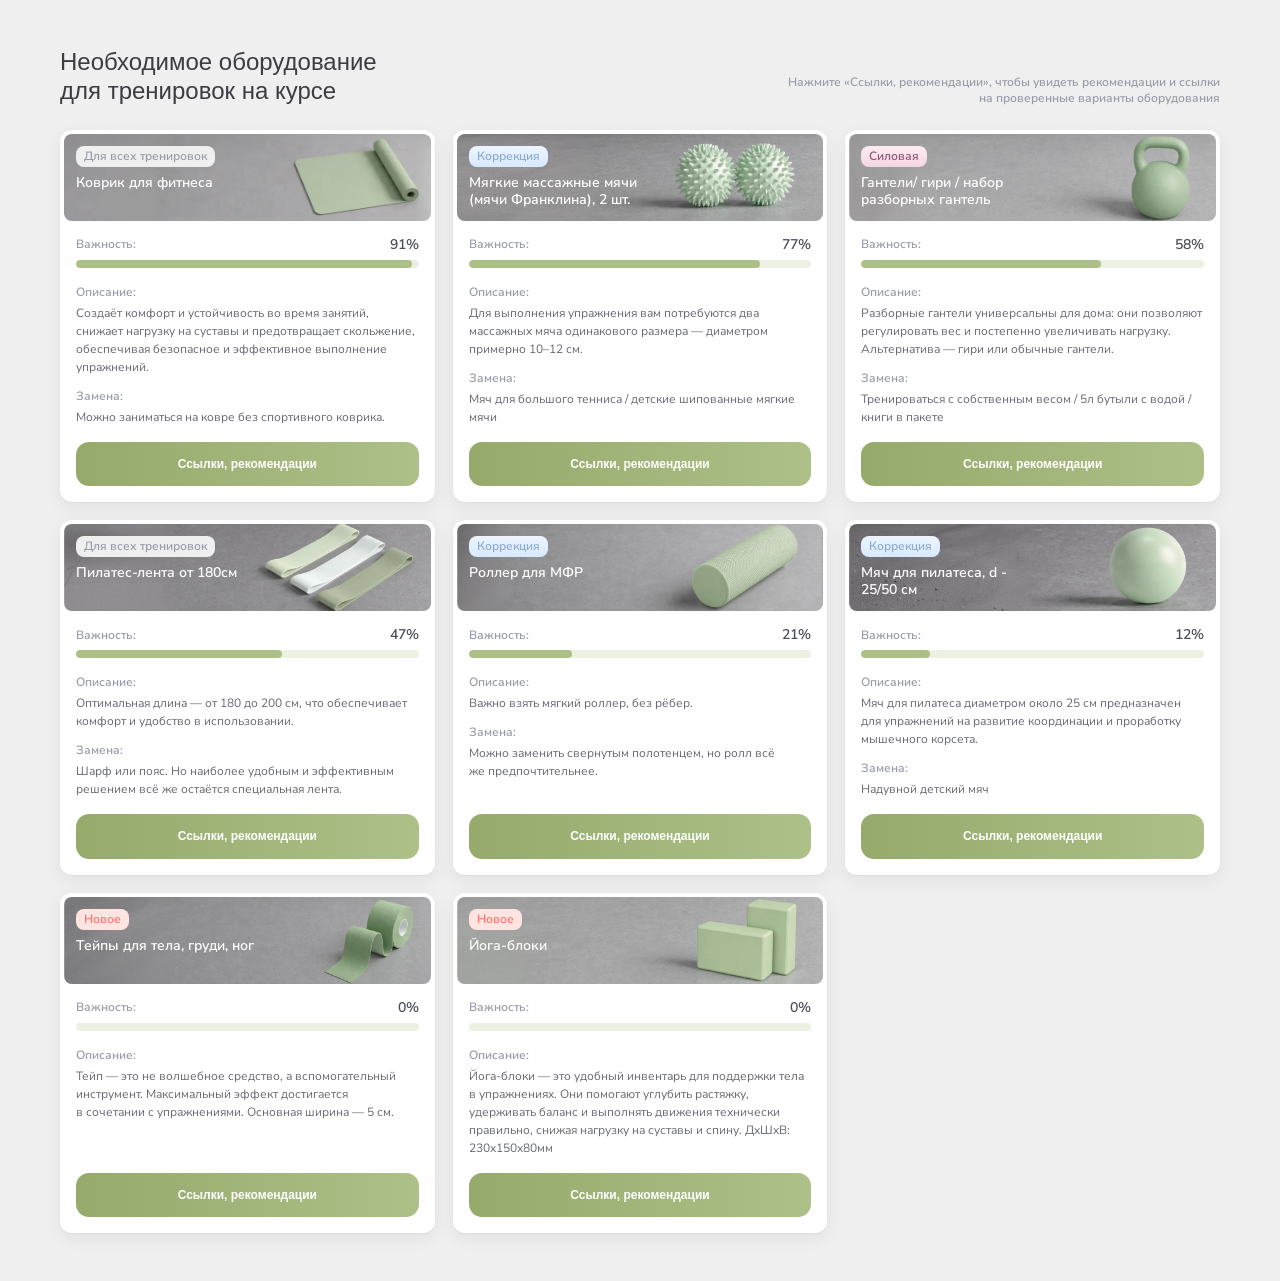
==== commit 25ee18bc: "Slow importance percent and bar fill back to 1.5s. Keep other UI transitions at 0.3s ease-in-out.  C" ====
--- a/index.html
+++ b/index.html
@@ -93,7 +93,7 @@
     width: var(--importance-target, 0%) !important;
     transform: scaleX(0);
     transform-origin: left center;
-    transition: transform .3s ease-in-out var(--reveal-delay, 0s);
+    transition: transform 1.5s ease-in-out var(--reveal-delay, 0s);
     will-change: transform;
   }
   [data-reveal="in"] .importance-fill,
@@ -321,7 +321,7 @@
 
 <script>
 (function () {
-  var DURATION = 300;
+  var DURATION = 1500;
 
   function easeInOut(t) {
     return t < 0.5 ? 2 * t * t : 1 - Math.pow(-2 * t + 2, 2) / 2;
@@ -375,7 +375,7 @@
       barEl.style.transform = 'scaleX(0)';
       barEl.style.width = target + '%';
       void barEl.offsetWidth;
-      barEl.style.transition = 'transform .3s ease-in-out';
+      barEl.style.transition = 'transform 1.5s ease-in-out';
     }
 
     root.dataset.importanceCounting = '1';
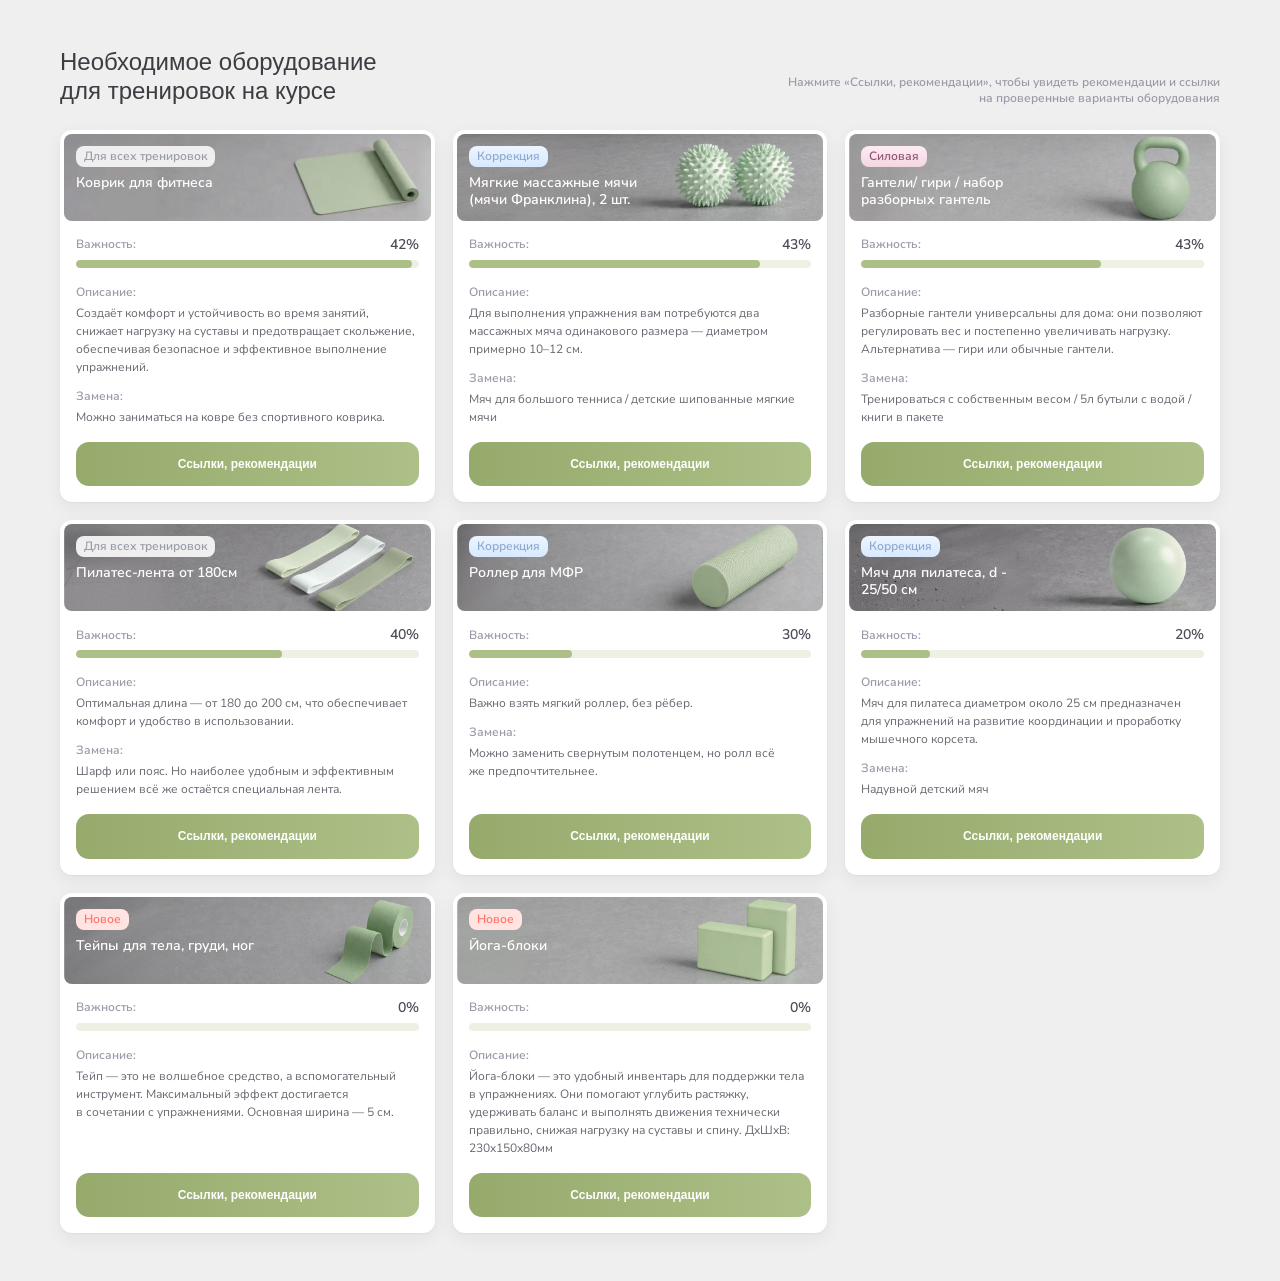
==== commit 8de78df1: "Scale importance animation duration with percent value. Keep fill and count speed roughly even acros" ====
--- a/index.html
+++ b/index.html
@@ -88,12 +88,12 @@
     -webkit-font-smoothing: antialiased;
     -moz-osx-font-smoothing: grayscale;
   }
-  /* Шкала: ширина = целевой %, анимация через scaleX с той же задержкой, что и карточка */
+  /* Шкала: ширина = целевой %, длительность задаёт JS от величины % */
   .importance-fill {
     width: var(--importance-target, 0%) !important;
     transform: scaleX(0);
     transform-origin: left center;
-    transition: transform 1.5s ease-in-out var(--reveal-delay, 0s);
+    transition: transform var(--importance-duration, 1.5s) ease-in-out var(--reveal-delay, 0s);
     will-change: transform;
   }
   [data-reveal="in"] .importance-fill,
@@ -321,10 +321,17 @@
 
 <script>
 (function () {
-  var DURATION = 1500;
+  // ~одинаковая скорость заполнения: больше % → дольше анимация
+  var MS_PER_PERCENT = 26;
+  var MIN_DURATION = 450;
+  var MAX_DURATION = 2800;
 
   function easeInOut(t) {
     return t < 0.5 ? 2 * t * t : 1 - Math.pow(-2 * t + 2, 2) / 2;
+  }
+
+  function durationForTarget(target) {
+    return Math.round(Math.max(MIN_DURATION, Math.min(MAX_DURATION, target * MS_PER_PERCENT)));
   }
 
   function prefersReducedMotion() {
@@ -340,6 +347,7 @@
     var target = Number((countEl && countEl.dataset.target) || (barEl && barEl.dataset.target) || 0);
     if (!isFinite(target)) target = 0;
     target = Math.max(0, Math.min(100, target));
+    var duration = durationForTarget(target);
 
     // Если Vue снова сбросил процент в 0% — анимируем заново
     var countReset = countEl && (countEl.textContent || '').trim() === '0%' && target > 0;
@@ -368,14 +376,15 @@
       return;
     }
 
-    // Готовим шкалу к анимации: сброс + reflow, затем CSS transition с --reveal-delay
+    // Готовим шкалу к анимации: сброс + reflow, длительность от величины %
     if (barEl) {
+      barEl.style.setProperty('--importance-duration', duration + 'ms');
       barEl.style.transition = 'none';
       barEl.style.transformOrigin = 'left center';
       barEl.style.transform = 'scaleX(0)';
       barEl.style.width = target + '%';
       void barEl.offsetWidth;
-      barEl.style.transition = 'transform 1.5s ease-in-out';
+      barEl.style.transition = 'transform ' + duration + 'ms ease-in-out';
     }
 
     root.dataset.importanceCounting = '1';
@@ -389,7 +398,7 @@
 
       var start = performance.now();
       function frame(now) {
-        var t = Math.min(1, (now - start) / DURATION);
+        var t = Math.min(1, (now - start) / duration);
         var value = Math.round(target * easeInOut(t));
         countEl.textContent = value + '%';
         if (t < 1) requestAnimationFrame(frame);
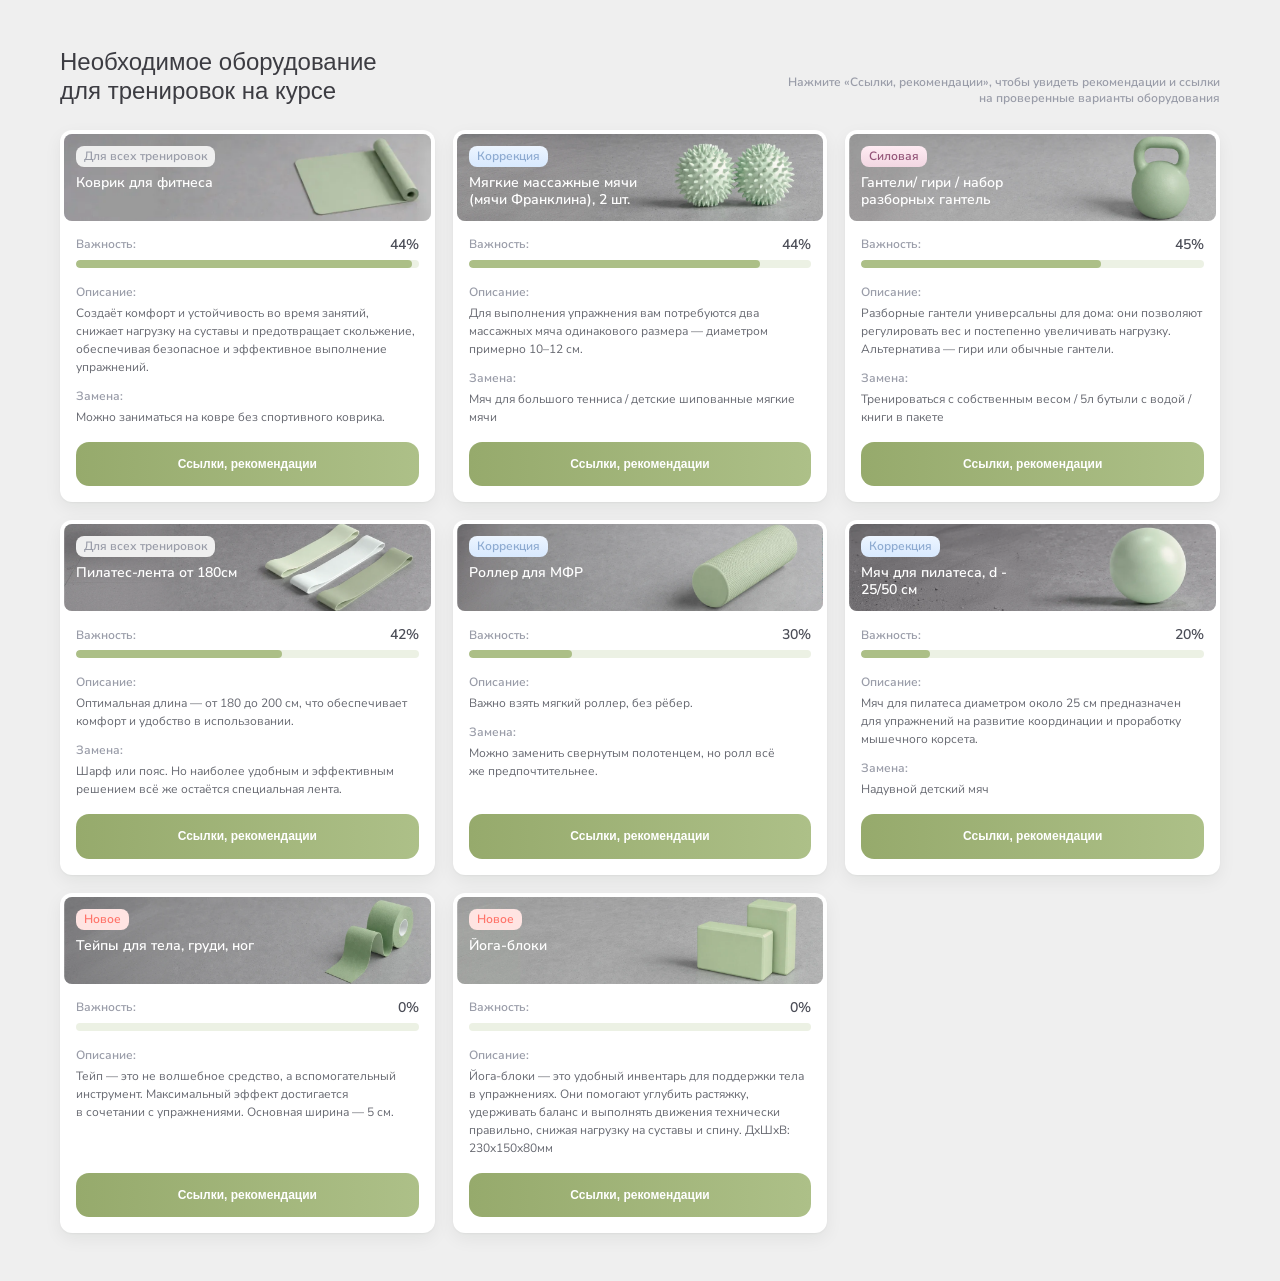
==== commit 83ccfa10: "Animate modal close over 0.3s instead of unmounting instantly. Fade the dialog out and delay iframe " ====
--- a/index.html
+++ b/index.html
@@ -148,6 +148,21 @@
     overflow: hidden !important;
     overscroll-behavior: none;
   }
+  /* Плавное закрытие попапа */
+  .kochfit-modal-leaving {
+    transition: opacity .3s ease-in-out !important;
+    opacity: 0 !important;
+    pointer-events: none !important;
+  }
+  .kochfit-modal-leaving [role="dialog"] {
+    transition: opacity .3s ease-in-out, transform .3s ease-in-out !important;
+    opacity: 0 !important;
+    transform: translateY(8px) !important;
+  }
+  .kochfit-modal-leaving [aria-hidden="true"] {
+    transition: opacity .3s ease-in-out !important;
+    opacity: 0 !important;
+  }
 </style>
 <script>
 (function () {
@@ -156,10 +171,84 @@
   var VIEWPORT_TYPE = 'kochfit-equipment-viewport';
   var PING_TYPE = 'kochfit-equipment-ping';
   var CLOSE_TYPE = 'kochfit-equipment-modal-close';
+  var CLOSING_TYPE = 'kochfit-equipment-modal-closing';
   var lastHeight = 0;
   var raf = 0;
   var modalOpen = false;
   var inIframe = window.parent && window.parent !== window;
+  var leaveMs = 300;
+  var modalLeaving = false;
+  var allowNativeClose = false;
+
+  function getModalRoot() {
+    var dialog = document.querySelector('[role="dialog"][aria-modal="true"]');
+    if (!dialog) return null;
+    return dialog.closest('.fixed.inset-0') || dialog.parentElement;
+  }
+
+  function notifyParentClosing() {
+    if (!inIframe) return;
+    try {
+      window.parent.postMessage({ type: CLOSING_TYPE }, '*');
+    } catch (e) {}
+  }
+
+  function beginModalLeave(proceed) {
+    if (modalLeaving) return;
+    var root = getModalRoot();
+    if (!root) {
+      proceed();
+      return;
+    }
+    modalLeaving = true;
+    notifyParentClosing();
+    root.classList.add('kochfit-modal-leaving');
+    setTimeout(function () {
+      allowNativeClose = true;
+      try {
+        proceed();
+      } finally {
+        allowNativeClose = false;
+        modalLeaving = false;
+      }
+    }, leaveMs);
+  }
+
+  function isCloseClick(event) {
+    var dialog = document.querySelector('[role="dialog"][aria-modal="true"]');
+    if (!dialog) return null;
+    var root = dialog.closest('.fixed.inset-0') || dialog.parentElement;
+    if (!root || !root.contains(event.target)) return null;
+    var closeBtn = event.target.closest('button[aria-label="Закрыть"]');
+    if (closeBtn && dialog.contains(closeBtn)) {
+      return function () { closeBtn.click(); };
+    }
+    var backdrop = root.querySelector('[aria-hidden="true"]');
+    if (backdrop && (event.target === backdrop || backdrop.contains(event.target))) {
+      return function () { backdrop.click(); };
+    }
+    return null;
+  }
+
+  document.addEventListener('click', function (event) {
+    if (allowNativeClose || modalLeaving) return;
+    var proceed = isCloseClick(event);
+    if (!proceed) return;
+    event.preventDefault();
+    event.stopImmediatePropagation();
+    beginModalLeave(proceed);
+  }, true);
+
+  document.addEventListener('keydown', function (event) {
+    if (event.key !== 'Escape') return;
+    if (allowNativeClose || modalLeaving) return;
+    if (!document.querySelector('[role="dialog"][aria-modal="true"]')) return;
+    event.preventDefault();
+    event.stopImmediatePropagation();
+    beginModalLeave(function () {
+      document.dispatchEvent(new KeyboardEvent('keydown', { key: 'Escape', bubbles: true }));
+    });
+  }, true);
 
   function measure() {
     var doc = document.documentElement;
@@ -252,15 +341,23 @@
       return;
     }
     if (data.type === CLOSE_TYPE) {
-      var dialog = document.querySelector('[role="dialog"][aria-modal="true"]');
-      if (dialog && dialog.parentElement) {
-        var backdrop = dialog.parentElement.querySelector('[aria-hidden="true"]');
-        if (backdrop) {
-          backdrop.click();
-          return;
+      beginModalLeave(function () {
+        var dialog = document.querySelector('[role="dialog"][aria-modal="true"]');
+        if (dialog && dialog.parentElement) {
+          var backdrop = dialog.parentElement.querySelector('[aria-hidden="true"]');
+          if (backdrop) {
+            allowNativeClose = true;
+            try { backdrop.click(); } finally { allowNativeClose = false; }
+            return;
+          }
         }
-      }
-      document.dispatchEvent(new KeyboardEvent('keydown', { key: 'Escape', bubbles: true }));
+        allowNativeClose = true;
+        try {
+          document.dispatchEvent(new KeyboardEvent('keydown', { key: 'Escape', bubbles: true }));
+        } finally {
+          allowNativeClose = false;
+        }
+      });
     }
   }
 
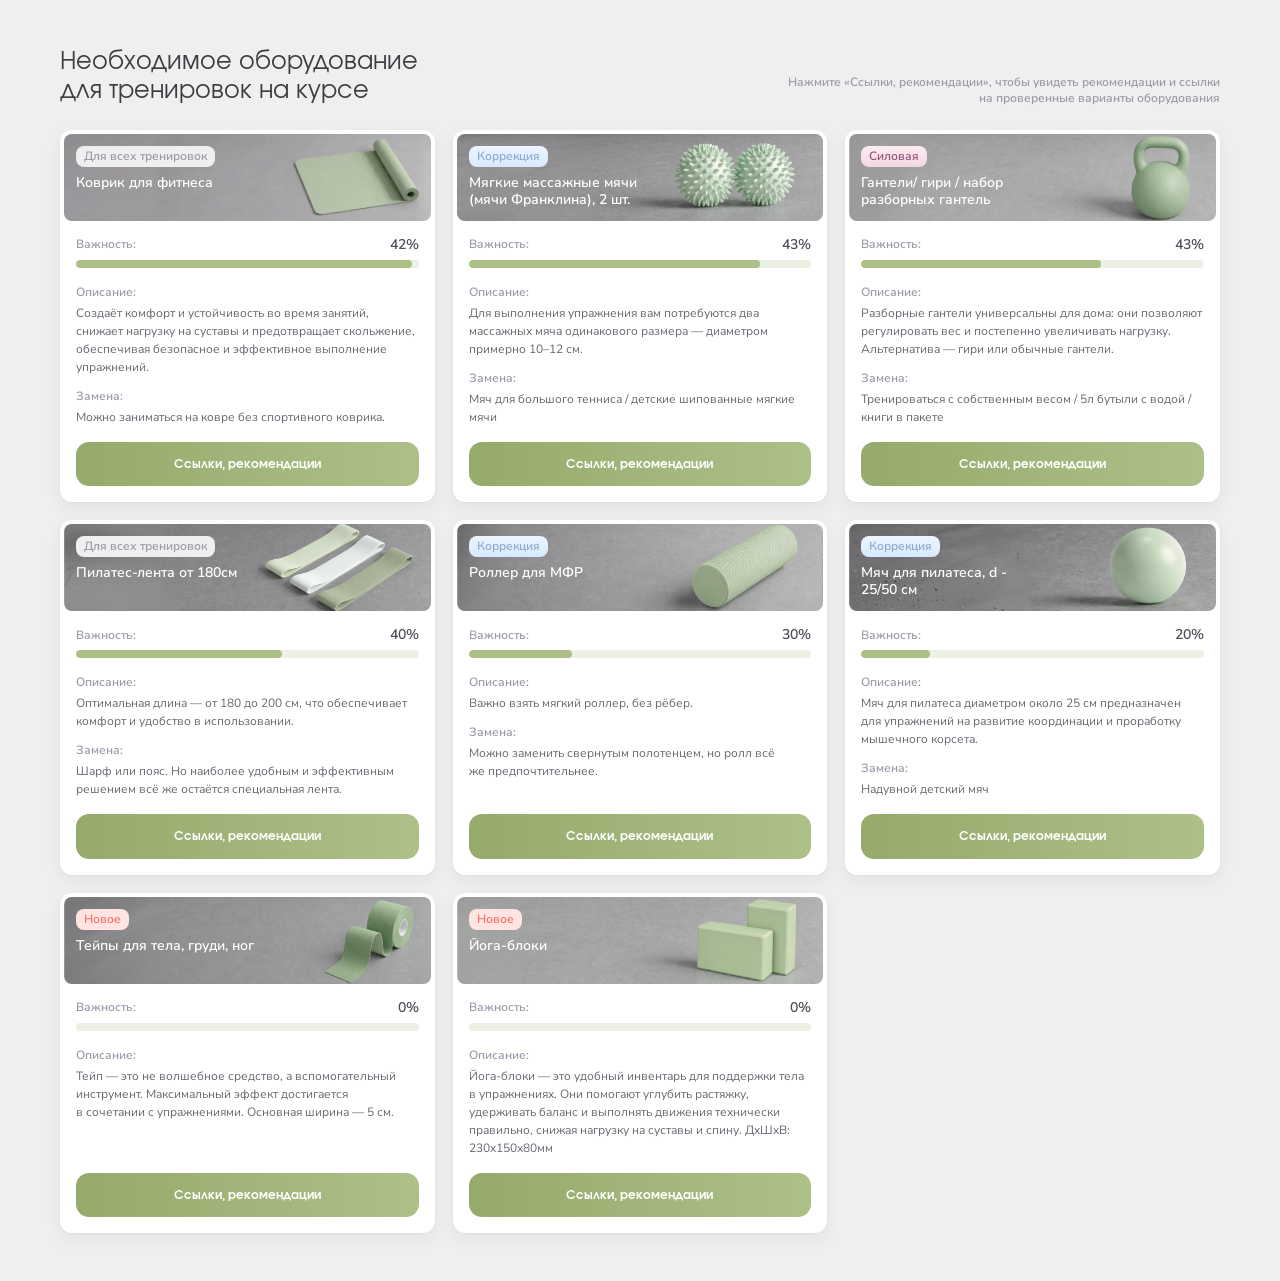
==== commit eb61e0db: "Fix Evolventa font loading for the section title and buttons. Correct broken data-URL font-face path" ====
--- a/index.html
+++ b/index.html
@@ -54,7 +54,7 @@
  * This source code is licensed under the ISC license.
  * See the LICENSE file in the root directory of this source tree.
  */const zf=bi("XIcon",[["path",{d:"M18 6 6 18",key:"1bl5f8"}],["path",{d:"m6 6 12 12",key:"d8bk6v"}]]),Ff={class:"px-3 pb-3 pt-3.5"},Qf={class:"mb-4"},Rf={class:"type-12-semibold mb-1 text-muted"},Uf={class:"type-12-regular leading-normal text-ink2"},Nf={key:0,class:"mb-4"},Hf={class:"flex flex-col gap-2"},Of=["href"],Mf={class:"type-12-regular flex-1 leading-normal text-ink2"},Zf={key:1,class:"mb-4"},qf={class:"flex flex-col gap-2"},Yf=["href"],Xf={class:"type-12-regular flex-1 leading-normal text-ink2"},jf={class:"flex flex-col gap-2"},Bf={class:"type-12-regular flex-1 text-ink2"},Vf={class:"type-12-semibold text-blue"},kf={class:"type-12-regular text-ink2"},Wf={class:"type-12-semibold text-blue"},Jf={key:0,class:"flex size-6 flex-none items-center justify-center rounded-full bg-white text-blue transition-transform duration-300 ease-out-expo group-hover/shop:-translate-y-0.5 group-hover/shop:translate-x-0.5"},ir="flex size-6 flex-none items-center justify-center rounded-full bg-blue-soft text-blue transition-[transform,background-color] duration-300 ease-out-expo group-hover/link:bg-white",Kf={__name:"EquipmentLinks",props:{item:{type:Object,required:!0}},setup(e){const t=["pressable group/link flex items-center gap-3 rounded-lg border border-blue-soft bg-white px-3.5 py-3 no-underline","transition-colors hover:border-blue/40 hover:bg-blue-soft/60",gi].join(" ");return(s,n)=>(J(),se("div",Ff,[R("div",Qf,[R("div",Rf,Ae(e.item.advice.label)+":",1),R("p",Uf,Ae(e.item.advice.text),1)]),e.item.best.length?(J(),se("div",Nf,[n[0]||(n[0]=R("div",{class:"type-12-semibold mb-2 text-muted"},"Лучшие варианты:",-1)),R("div",Hf,[(J(!0),se(oe,null,es(e.item.best,(r,i)=>(J(),se("a",{key:`b-${i}`,href:r.url,target:"_blank",rel:"noopener noreferrer",class:Oe(be(t))},[R("span",Mf,Ae(r.label),1),R("span",{class:Oe([ir,"group-hover/link:-translate-y-0.5 group-hover/link:translate-x-0.5"])},[$(be(Os),{class:"size-[15px]","stroke-width":2})])],10,Of))),128))])])):Nt("",!0),e.item.other.length?(J(),se("div",Zf,[n[1]||(n[1]=R("div",{class:"type-12-semibold mb-2 text-muted"},"Другие варианты:",-1)),R("div",qf,[(J(!0),se(oe,null,es(e.item.other,(r,i)=>(J(),se("a",{key:`o-${i}`,href:r.url,target:"_blank",rel:"noopener noreferrer",class:Oe(be(t))},[R("span",Xf,Ae(r.label),1),R("span",{class:Oe([ir,"group-hover/link:-translate-y-0.5 group-hover/link:translate-x-0.5"])},[$(be(Os),{class:"size-[15px]","stroke-width":2})])],10,Yf))),128))])])):Nt("",!0),R("div",null,[n[4]||(n[4]=R("div",{class:"type-12-semibold mb-2 text-muted"},"Все оборудование в одном месте:",-1)),R("div",jf,[(J(!0),se(oe,null,es(be(tf),(r,i)=>(J(),ft(Ql(r.url?"a":"div"),{key:`s-${i}`,href:r.url||void 0,target:r.url?"_blank":void 0,rel:r.url?"noopener noreferrer":void 0,class:Oe(["group/shop flex items-center gap-3 rounded-lg bg-blue-soft px-3.5 py-2.5 no-underline",r.url?"pressable transition-colors hover:bg-blue-soft-2":""])},{default:gn(()=>[R("span",Bf,[n[2]||(n[2]=Yt(" Магазин: ",-1)),R("span",Vf,Ae(r.shop),1)]),R("span",kf,[n[3]||(n[3]=Yt(" Промокод: ",-1)),R("span",Wf,Ae(r.code),1)]),r.url?(J(),se("span",Jf,[$(be(Os),{class:"size-[15px]","stroke-width":2})])):Nt("",!0)]),_:2},1032,["href","target","rel","class"]))),128))])])]))}},Df={class:"fixed inset-0 z-[60] flex items-start justify-center overflow-y-auto p-3 sm:p-6"},Gf=["aria-label"],_f={__name:"EquipmentLinksModal",props:{item:{type:Object,required:!0}},emits:["close"],setup(e,{emit:t}){const s=t,n=zr(null);function r(l){l.key==="Escape"&&s("close")}let i="";return jr(()=>{var l;i=document.body.style.overflow,document.body.style.overflow="hidden",document.addEventListener("keydown",r),(l=n.value)==null||l.focus()}),bn(()=>{document.body.style.overflow=i,document.removeEventListener("keydown",r)}),(l,o)=>{const c=ls("typo");return J(),ft(wl,{to:"body"},[R("div",Df,[R("div",{class:"fixed inset-0 animate-fade-in bg-black/40","aria-hidden":"true",onClick:o[0]||(o[0]=d=>s("close"))}),ht((J(),se("section",{class:"relative z-10 my-auto w-full max-w-[420px] animate-fade-up rounded-[14px] bg-white p-1 shadow-[0_8px_40px_rgba(60,60,66,0.16)]",role:"dialog","aria-modal":"true","aria-label":e.item.name},[$(Ai,{item:e.item},{action:gn(()=>[R("button",{ref_key:"closeBtn",ref:n,type:"button",class:"pressable absolute right-2 top-2 flex size-8 items-center justify-center rounded-full bg-white/85 text-ink2 backdrop-blur-sm hover:rotate-90 hover:bg-white hover:text-blue focus-visible:outline focus-visible:outline-2 focus-visible:outline-offset-2 focus-visible:outline-blue/80","aria-label":"Закрыть",onClick:o[1]||(o[1]=d=>s("close"))},[$(be(zf),{class:"size-4","stroke-width":2})],512)]),_:1},8,["item"]),$(Kf,{item:e.item},null,8,["item"])],8,Gf)),[[c]])])])}}},$f={class:"min-h-screen bg-bg"},ec={class:"mx-auto max-w-[1240px] px-4 py-8 sm:px-6 sm:py-10 lg:px-10 lg:py-12"},tc={class:"mb-6 flex flex-col gap-3 md:flex-row md:items-end md:justify-between md:gap-8"},sc={class:"type-section max-w-[460px] text-ink"},nc={class:"type-12-semibold max-w-[470px] text-muted md:text-right"},rc={class:"grid grid-cols-1 items-stretch gap-[18px] sm:grid-cols-2 lg:grid-cols-3"},ic={__name:"EquipmentPage",setup(e){const t=zr(null);return(s,n)=>{const r=ls("reveal"),i=ls("typo");return J(),se("div",$f,[R("div",ec,[ht((J(),se("div",tc,[ht((J(),se("h1",sc,[Yt(Ae(be(_o)),1)])),[[r]]),ht((J(),se("p",nc,[Yt(Ae(be($o)),1)])),[[r,60]])])),[[i]]),R("div",rc,[(J(!0),se(oe,null,es(be(sf),(l,o)=>ht((J(),ft(Sf,{key:l.id,item:l,onOpen:c=>t.value=l},null,8,["item","onOpen"])),[[r,o*90]])),128))])]),t.value?(J(),ft(_f,{key:0,item:t.value,onClose:n[0]||(n[0]=l=>t.value=null)},null,8,["item"])):Nt("",!0)])}}};function lc(){var e;return typeof window<"u"&&((e=window.matchMedia)==null?void 0:e.call(window,"(prefers-reduced-motion: reduce)").matches)}let Ge=null;function oc(){return Ge||(Ge=new IntersectionObserver(e=>{for(const t of e)t.isIntersecting&&(t.target.dataset.reveal="in",Ge.unobserve(t.target))},{rootMargin:"0px 0px -6% 0px",threshold:.05}),Ge)}const fc={mounted(e,t){if(lc()||typeof IntersectionObserver>"u"){e.dataset.reveal="in";return}const s=Number(t.value??t.arg??0);s&&e.style.setProperty("--reveal-delay",`${s}ms`),e.dataset.reveal="out",oc().observe(e)},unmounted(e){Ge==null||Ge.unobserve(e)}};function cc(e){e.directive("reveal",fc)}const ac="а|без|бы|в|во|вне|для|до|за|и|из|или|к|ко|ли|на|над|не|ни|но|о|об|обо|от|перед|по|под|при|про|с|со|у|через|же|ну|уж|то",uc=new RegExp(`(^|[\\s\\u00A0([{«„"»])(${ac})(\\s+)(?=\\S)`,"giu"),dc=/(\d)\s+(₽|руб\.?|кг|г|мл|л|см|мм|%|мес\.?|дня|дней|день)/giu;function mi(e){return e==null||typeof e!="string"||!e||!/\s/.test(e)?e:e.replace(uc,(t,s,n)=>`${s}${n} `).replace(dc,"$1 $2")}const hc=new Set(["SCRIPT","STYLE","TEXTAREA","CODE","PRE","KBD","INPUT","SELECT","OPTION"]);function en(e){if(!e||e.nodeType!==Node.ELEMENT_NODE)return;const t=document.createTreeWalker(e,NodeFilter.SHOW_TEXT,{acceptNode(n){const r=n.parentElement;if(!r||hc.has(r.tagName)||r.isContentEditable||r.closest("[data-no-typo]"))return NodeFilter.FILTER_REJECT;const i=n.nodeValue;return!i||!/\s/.test(i)?NodeFilter.FILTER_REJECT:NodeFilter.FILTER_ACCEPT}}),s=[];for(;t.nextNode();)s.push(t.currentNode);for(const n of s){const r=mi(n.nodeValue);r!==n.nodeValue&&(n.nodeValue=r)}}const Ms=new Set;let Zs=!1;function lr(e){!e||e.nodeType!==Node.ELEMENT_NODE||(Ms.add(e),!Zs&&(Zs=!0,requestAnimationFrame(()=>{Zs=!1;for(const t of Ms)en(t);Ms.clear()})))}function pc(e){e.config.globalProperties.$typo=mi,e.directive("typo",{mounted:t=>en(t),updated:t=>en(t)}),e.mixin({mounted(){lr(this.$el)},updated(){lr(this.$el)}})}const xn=Jo(ic);cc(xn);pc(xn);xn.mount("#app");</script>
-  <style rel="stylesheet" crossorigin>/*! tailwindcss v4.3.1 | MIT License | https://tailwindcss.com */@layer properties{@supports (((-webkit-hyphens:none)) and (not (margin-trim:inline))) or ((-moz-orient:inline) and (not (color:rgb(from red r g b)))){*,:before,:after,::backdrop{--tw-translate-x:0;--tw-translate-y:0;--tw-translate-z:0;--tw-scale-x:1;--tw-scale-y:1;--tw-scale-z:1;--tw-rotate-x:initial;--tw-rotate-y:initial;--tw-rotate-z:initial;--tw-skew-x:initial;--tw-skew-y:initial;--tw-space-y-reverse:0;--tw-border-style:solid;--tw-gradient-position:initial;--tw-gradient-from:#0000;--tw-gradient-via:#0000;--tw-gradient-to:#0000;--tw-gradient-stops:initial;--tw-gradient-via-stops:initial;--tw-gradient-from-position:0%;--tw-gradient-via-position:50%;--tw-gradient-to-position:100%;--tw-leading:initial;--tw-font-weight:initial;--tw-tracking:initial;--tw-shadow:0 0 #0000;--tw-shadow-color:initial;--tw-shadow-alpha:100%;--tw-inset-shadow:0 0 #0000;--tw-inset-shadow-color:initial;--tw-inset-shadow-alpha:100%;--tw-ring-color:initial;--tw-ring-shadow:0 0 #0000;--tw-inset-ring-color:initial;--tw-inset-ring-shadow:0 0 #0000;--tw-ring-inset:initial;--tw-ring-offset-width:0px;--tw-ring-offset-color:#fff;--tw-ring-offset-shadow:0 0 #0000;--tw-outline-style:solid;--tw-blur:initial;--tw-brightness:initial;--tw-contrast:initial;--tw-grayscale:initial;--tw-hue-rotate:initial;--tw-invert:initial;--tw-opacity:initial;--tw-saturate:initial;--tw-sepia:initial;--tw-drop-shadow:initial;--tw-drop-shadow-color:initial;--tw-drop-shadow-alpha:100%;--tw-drop-shadow-size:initial;--tw-backdrop-blur:initial;--tw-backdrop-brightness:initial;--tw-backdrop-contrast:initial;--tw-backdrop-grayscale:initial;--tw-backdrop-hue-rotate:initial;--tw-backdrop-invert:initial;--tw-backdrop-opacity:initial;--tw-backdrop-saturate:initial;--tw-backdrop-sepia:initial;--tw-duration:initial;--tw-ease:initial;--tw-content:""}}}@layer theme{:root,:host{--font-sans:"Nunito Sans", sans-serif;--font-mono:ui-monospace, SFMono-Regular, Menlo, Monaco, Consolas, "Liberation Mono", "Courier New", monospace;--color-black:#000;--color-white:#fff;--spacing:.25rem;--container-xs:20rem;--container-lg:32rem;--container-2xl:42rem;--container-6xl:72rem;--text-xs:.75rem;--text-xs--line-height:calc(1 / .75);--font-weight-normal:400;--font-weight-medium:500;--font-weight-semibold:600;--font-weight-bold:700;--leading-tight:1.25;--leading-normal:1.5;--leading-relaxed:1.625;--radius-md:.375rem;--radius-lg:.5rem;--radius-xl:.75rem;--radius-2xl:1rem;--animate-pulse:pulse 2s cubic-bezier(.4, 0, .6, 1) infinite;--animate-bounce:bounce 1s infinite;--blur-sm:8px;--blur-md:12px;--blur-3xl:64px;--aspect-video:16 / 9;--default-transition-duration:.15s;--default-transition-timing-function:cubic-bezier(.4, 0, .2, 1);--default-font-family:var(--font-sans);--default-mono-font-family:var(--font-mono);--color-bg:#efefef;--color-ink:#3c3c42;--color-ink2:#676971;--color-ink3:#4b4d57;--color-muted:#999ca8;--color-muted2:#b6b6b9;--color-line:#ececec;--color-line2:#efefef;--color-blue:#acbf87;--color-bluehover:#96aa6c;--color-blue-soft:#ecf1e4;--color-blue-soft-2:#dde7c9;--color-blue-soft-3:#f1f5e9;--color-coral:#ff746a;--color-tag-cream-bg:#ece2d2;--color-tag-cream-fg:#6d5555;--color-tag-blue-bg:#dbe6f1;--color-tag-blue-fg:#869a58;--color-tag-pink-bg:#f4dde2;--color-tag-pink-fg:#925377;--color-tag-green-bg:#e2f0e6;--color-tag-green-fg:#4e8a5f;--font-display:"Evolventa", sans-serif;--ease-out-expo:cubic-bezier(.22, 1, .36, 1);--ease-spring:cubic-bezier(.34, 1.18, .64, 1);--ease-soft:cubic-bezier(.33, 0, .2, 1);--animate-fade-up:fade-up .3s ease-in-out both;--animate-fade-in:fade-in .3s ease-in-out both;--animate-pop:pop .34s var(--ease-spring) both;--animate-pop-once:pop-once .42s var(--ease-spring);--animate-drift:drift 28s ease-in-out infinite alternate;--animate-halo:halo 2.8s var(--ease-out-expo) infinite}}@layer base{*,:after,:before,::backdrop{box-sizing:border-box;border:0 solid;margin:0;padding:0}::file-selector-button{box-sizing:border-box;border:0 solid;margin:0;padding:0}html,:host{-webkit-text-size-adjust:100%;-moz-tab-size:4;tab-size:4;line-height:1.5;font-family:var(--default-font-family,ui-sans-serif, system-ui, sans-serif, "Apple Color Emoji", "Segoe UI Emoji", "Segoe UI Symbol", "Noto Color Emoji");font-feature-settings:var(--default-font-feature-settings,normal);font-variation-settings:var(--default-font-variation-settings,normal);-webkit-tap-highlight-color:transparent}hr{height:0;color:inherit;border-top-width:1px}abbr:where([title]){-webkit-text-decoration:underline dotted;text-decoration:underline dotted}h1,h2,h3,h4,h5,h6{font-size:inherit;font-weight:inherit}a{color:inherit;-webkit-text-decoration:inherit;text-decoration:inherit}b,strong{font-weight:bolder}code,kbd,samp,pre{font-family:var(--default-mono-font-family,ui-monospace, SFMono-Regular, Menlo, Monaco, Consolas, "Liberation Mono", "Courier New", monospace);font-feature-settings:var(--default-mono-font-feature-settings,normal);font-variation-settings:var(--default-mono-font-variation-settings,normal);font-size:1em}small{font-size:80%}sub,sup{vertical-align:baseline;font-size:75%;line-height:0;position:relative}sub{bottom:-.25em}sup{top:-.5em}table{text-indent:0;border-color:inherit;border-collapse:collapse}:-moz-focusring{outline:auto}progress{vertical-align:baseline}summary{display:list-item}ol,ul,menu{list-style:none}img,svg,video,canvas,audio,iframe,embed,object{vertical-align:middle;display:block}img,video{max-width:100%;height:auto}button,input,select,optgroup,textarea{font:inherit;font-feature-settings:inherit;font-variation-settings:inherit;letter-spacing:inherit;color:inherit;opacity:1;background-color:#0000;border-radius:0}::file-selector-button{font:inherit;font-feature-settings:inherit;font-variation-settings:inherit;letter-spacing:inherit;color:inherit;opacity:1;background-color:#0000;border-radius:0}:where(select:is([multiple],[size])) optgroup{font-weight:bolder}:where(select:is([multiple],[size])) optgroup option{padding-inline-start:20px}::file-selector-button{margin-inline-end:4px}::placeholder{opacity:1}@supports (not ((-webkit-appearance:-apple-pay-button))) or (contain-intrinsic-size:1px){::placeholder{color:currentColor}@supports (color:color-mix(in lab,red,red)){::placeholder{color:color-mix(in oklab,currentcolor 50%,transparent)}}}textarea{resize:vertical}::-webkit-search-decoration{-webkit-appearance:none}::-webkit-date-and-time-value{min-height:1lh;text-align:inherit}::-webkit-datetime-edit{display:inline-flex}::-webkit-datetime-edit-fields-wrapper{padding:0}::-webkit-datetime-edit{padding-block:0}::-webkit-datetime-edit-year-field{padding-block:0}::-webkit-datetime-edit-month-field{padding-block:0}::-webkit-datetime-edit-day-field{padding-block:0}::-webkit-datetime-edit-hour-field{padding-block:0}::-webkit-datetime-edit-minute-field{padding-block:0}::-webkit-datetime-edit-second-field{padding-block:0}::-webkit-datetime-edit-millisecond-field{padding-block:0}::-webkit-datetime-edit-meridiem-field{padding-block:0}::-webkit-calendar-picker-indicator{line-height:1}:-moz-ui-invalid{box-shadow:none}button,input:where([type=button],[type=reset],[type=submit]){-webkit-appearance:button;-moz-appearance:button;appearance:button}::file-selector-button{-webkit-appearance:button;-moz-appearance:button;appearance:button}::-webkit-inner-spin-button{height:auto}::-webkit-outer-spin-button{height:auto}[hidden]:where(:not([hidden=until-found])){display:none!important}html,body{margin:0}body{font-family:var(--font-sans);background:var(--color-bg);color:var(--color-ink);-webkit-font-smoothing:antialiased}}@layer components;@layer utilities{.pointer-events-none{pointer-events:none}.collapse{visibility:collapse}.visible{visibility:visible}.absolute{position:absolute}.fixed{position:fixed}.relative{position:relative}.sticky{position:sticky}.inset-0{top:0;right:0;bottom:0;left:0}.inset-x-0{inset-inline:0}.inset-x-\[22px\]{inset-inline:22px}.top-0{top:0}.top-0\.5{top:calc(var(--spacing) * .5)}.top-1{top:var(--spacing)}.top-1\/2{top:50%}.top-2{top:calc(var(--spacing) * 2)}.top-3{top:calc(var(--spacing) * 3)}.top-4{top:calc(var(--spacing) * 4)}.top-6{top:calc(var(--spacing) * 6)}.top-24{top:calc(var(--spacing) * 24)}.top-\[12px\]{top:12px}.top-\[18px\]{top:18px}.top-\[20px\]{top:20px}.top-\[32\%\]{top:32%}.top-\[37px\]{top:37px}.-right-16{right:calc(var(--spacing) * -16)}.-right-\[2px\]{right:-2px}.right-0{right:0}.right-2{right:calc(var(--spacing) * 2)}.right-7{right:calc(var(--spacing) * 7)}.right-\[18px\]{right:18px}.right-\[20px\]{right:20px}.-bottom-\[2px\]{bottom:-2px}.bottom-0{bottom:0}.bottom-7{bottom:calc(var(--spacing) * 7)}.bottom-\[22px\]{bottom:22px}.-left-2{left:calc(var(--spacing) * -2)}.left-0{left:0}.left-0\.5{left:calc(var(--spacing) * .5)}.left-1{left:var(--spacing)}.left-1\/2{left:50%}.left-3{left:calc(var(--spacing) * 3)}.left-4{left:calc(var(--spacing) * 4)}.left-5{left:calc(var(--spacing) * 5)}.left-\[12px\]{left:12px}.left-\[22px\]{left:22px}.isolate{isolation:isolate}.z-10{z-index:10}.z-30{z-index:30}.z-40{z-index:40}.z-50{z-index:50}.z-\[3\]{z-index:3}.z-\[35\]{z-index:35}.z-\[60\]{z-index:60}.z-\[200\]{z-index:200}.m-0{margin:0}.mx-5{margin-inline:calc(var(--spacing) * 5)}.mx-auto{margin-inline:auto}.my-auto{margin-block:auto}.mt-1{margin-top:var(--spacing)}.mt-1\.5{margin-top:calc(var(--spacing) * 1.5)}.mt-2{margin-top:calc(var(--spacing) * 2)}.mt-2\.5{margin-top:calc(var(--spacing) * 2.5)}.mt-3{margin-top:calc(var(--spacing) * 3)}.mt-3\.5{margin-top:calc(var(--spacing) * 3.5)}.mt-4{margin-top:calc(var(--spacing) * 4)}.mt-5{margin-top:calc(var(--spacing) * 5)}.mt-10{margin-top:calc(var(--spacing) * 10)}.mt-\[13px\]{margin-top:13px}.mt-\[34px\]{margin-top:34px}.mt-px{margin-top:1px}.mr-0\.5{margin-right:calc(var(--spacing) * .5)}.mr-5{margin-right:calc(var(--spacing) * 5)}.-mb-4{margin-bottom:calc(var(--spacing) * -4)}.mb-1{margin-bottom:var(--spacing)}.mb-2{margin-bottom:calc(var(--spacing) * 2)}.mb-3{margin-bottom:calc(var(--spacing) * 3)}.mb-3\.5{margin-bottom:calc(var(--spacing) * 3.5)}.mb-4{margin-bottom:calc(var(--spacing) * 4)}.mb-5{margin-bottom:calc(var(--spacing) * 5)}.mb-6{margin-bottom:calc(var(--spacing) * 6)}.mb-16{margin-bottom:calc(var(--spacing) * 16)}.mb-\[9px\]{margin-bottom:9px}.mb-\[18px\]{margin-bottom:18px}.ml-0\.5{margin-left:calc(var(--spacing) * .5)}.ml-20{margin-left:calc(var(--spacing) * 20)}.ml-\[3px\]{margin-left:3px}.ml-\[260px\]{margin-left:260px}.no-scrollbar{scrollbar-width:none}.no-scrollbar::-webkit-scrollbar{display:none}.line-clamp-2{-webkit-line-clamp:2;-webkit-box-orient:vertical;display:-webkit-box;overflow:hidden}.block{display:block}.flex{display:flex}.grid{display:grid}.hidden{display:none}.inline-block{display:inline-block}.inline-flex{display:inline-flex}.aspect-\[380\/330\]{aspect-ratio:380/330}.aspect-video{aspect-ratio:var(--aspect-video)}.size-1\.5{width:calc(var(--spacing) * 1.5);height:calc(var(--spacing) * 1.5)}.size-3{width:calc(var(--spacing) * 3);height:calc(var(--spacing) * 3)}.size-4{width:calc(var(--spacing) * 4);height:calc(var(--spacing) * 4)}.size-6{width:calc(var(--spacing) * 6);height:calc(var(--spacing) * 6)}.size-8{width:calc(var(--spacing) * 8);height:calc(var(--spacing) * 8)}.size-9{width:calc(var(--spacing) * 9);height:calc(var(--spacing) * 9)}.size-\[12px\]{width:12px;height:12px}.size-\[15px\]{width:15px;height:15px}.size-\[23px\]{width:23px;height:23px}.size-\[56px\]{width:56px;height:56px}.size-full{width:100%;height:100%}.h-1\.5{height:calc(var(--spacing) * 1.5)}.h-2{height:calc(var(--spacing) * 2)}.h-2\.5{height:calc(var(--spacing) * 2.5)}.h-3{height:calc(var(--spacing) * 3)}.h-3\.5{height:calc(var(--spacing) * 3.5)}.h-4{height:calc(var(--spacing) * 4)}.h-5{height:calc(var(--spacing) * 5)}.h-6{height:calc(var(--spacing) * 6)}.h-7{height:calc(var(--spacing) * 7)}.h-8{height:calc(var(--spacing) * 8)}.h-9{height:calc(var(--spacing) * 9)}.h-10{height:calc(var(--spacing) * 10)}.h-11{height:calc(var(--spacing) * 11)}.h-12{height:calc(var(--spacing) * 12)}.h-14{height:calc(var(--spacing) * 14)}.h-16{height:calc(var(--spacing) * 16)}.h-72{height:calc(var(--spacing) * 72)}.h-\[5px\]{height:5px}.h-\[15px\]{height:15px}.h-\[18px\]{height:18px}.h-\[21px\]{height:21px}.h-\[22px\]{height:22px}.h-\[24\%\]{height:24%}.h-\[26px\]{height:26px}.h-\[30px\]{height:30px}.h-\[34px\]{height:34px}.h-\[35px\]{height:35px}.h-\[36px\]{height:36px}.h-\[38px\]{height:38px}.h-\[46px\]{height:46px}.h-\[58px\]{height:58px}.h-\[62px\]{height:62px}.h-\[72px\]{height:72px}.h-\[83px\]{height:83px}.h-full{height:100%}.h-px{height:1px}.min-h-0{min-height:0}.min-h-\[34px\]{min-height:34px}.min-h-\[268px\]{min-height:268px}.min-h-\[calc\(100vh-52px\)\]{min-height:calc(100vh - 52px)}.min-h-screen{min-height:100vh}.drawer-scroll{scrollbar-width:thin;scrollbar-color:#acbf87 transparent}.drawer-scroll::-webkit-scrollbar{width:5px}.drawer-scroll::-webkit-scrollbar-thumb{background:#acbf87;border-radius:999px}.drawer-scroll::-webkit-scrollbar-track{background:0 0}.\!w-full{width:100%!important}.w-0\.5{width:calc(var(--spacing) * .5)}.w-1\.5{width:calc(var(--spacing) * 1.5)}.w-3{width:calc(var(--spacing) * 3)}.w-3\.5{width:calc(var(--spacing) * 3.5)}.w-4{width:calc(var(--spacing) * 4)}.w-5{width:calc(var(--spacing) * 5)}.w-6{width:calc(var(--spacing) * 6)}.w-8{width:calc(var(--spacing) * 8)}.w-9{width:calc(var(--spacing) * 9)}.w-10{width:calc(var(--spacing) * 10)}.w-11{width:calc(var(--spacing) * 11)}.w-12{width:calc(var(--spacing) * 12)}.w-16{width:calc(var(--spacing) * 16)}.w-20{width:calc(var(--spacing) * 20)}.w-28{width:calc(var(--spacing) * 28)}.w-44{width:calc(var(--spacing) * 44)}.w-72{width:calc(var(--spacing) * 72)}.w-\[7\.5rem\]{width:7.5rem}.w-\[15px\]{width:15px}.w-\[18px\]{width:18px}.w-\[21px\]{width:21px}.w-\[22px\]{width:22px}.w-\[26px\]{width:26px}.w-\[33px\]{width:33px}.w-\[34\%\]{width:34%}.w-\[34px\]{width:34px}.w-\[38px\]{width:38px}.w-\[46px\]{width:46px}.w-\[48\%\]{width:48%}.w-\[62px\]{width:62px}.w-\[74px\]{width:74px}.w-\[94px\]{width:94px}.w-\[116px\]{width:116px}.w-\[128px\]{width:128px}.w-\[140px\]{width:140px}.w-\[260px\]{width:260px}.w-\[296px\]{width:296px}.w-\[316px\]{width:316px}.w-\[320px\]{width:320px}.w-\[344px\]{width:344px}.w-auto{width:auto}.w-full{width:100%}.max-w-2xl{max-width:var(--container-2xl)}.max-w-6xl{max-width:var(--container-6xl)}.max-w-\[52\%\]{max-width:52%}.max-w-\[88vw\]{max-width:88vw}.max-w-\[98px\]{max-width:98px}.max-w-\[220px\]{max-width:220px}.max-w-\[280px\]{max-width:280px}.max-w-\[420px\]{max-width:420px}.max-w-\[460px\]{max-width:460px}.max-w-\[470px\]{max-width:470px}.max-w-\[560px\]{max-width:560px}.max-w-\[1160px\]{max-width:1160px}.max-w-\[1240px\]{max-width:1240px}.max-w-lg{max-width:var(--container-lg)}.max-w-xs{max-width:var(--container-xs)}.min-w-0{min-width:0}.min-w-\[110px\]{min-width:110px}.min-w-\[220px\]{min-width:220px}.min-w-\[520px\]{min-width:520px}.flex-1{flex:1}.flex-none{flex:none}.shrink-0{flex-shrink:0}.grow{flex-grow:1}.origin-bottom{transform-origin:bottom}.origin-top{transform-origin:top}.-translate-x-1\/2{--tw-translate-x: -50% ;translate:var(--tw-translate-x) var(--tw-translate-y)}.-translate-x-\[101\%\]{--tw-translate-x: -101% ;translate:var(--tw-translate-x) var(--tw-translate-y)}.translate-x-0{--tw-translate-x:0;translate:var(--tw-translate-x) var(--tw-translate-y)}.translate-x-3\.5{--tw-translate-x:calc(var(--spacing) * 3.5);translate:var(--tw-translate-x) var(--tw-translate-y)}.translate-x-4{--tw-translate-x:calc(var(--spacing) * 4);translate:var(--tw-translate-x) var(--tw-translate-y)}.translate-x-\[44px\]{--tw-translate-x:44px;translate:var(--tw-translate-x) var(--tw-translate-y)}.-translate-y-0\.5{--tw-translate-y:calc(var(--spacing) * -.5);translate:var(--tw-translate-x) var(--tw-translate-y)}.-translate-y-1\/2{--tw-translate-y: -50% ;translate:var(--tw-translate-x) var(--tw-translate-y)}.translate-y-0{--tw-translate-y:0;translate:var(--tw-translate-x) var(--tw-translate-y)}.translate-y-3{--tw-translate-y:calc(var(--spacing) * 3);translate:var(--tw-translate-x) var(--tw-translate-y)}.translate-y-4{--tw-translate-y:calc(var(--spacing) * 4);translate:var(--tw-translate-x) var(--tw-translate-y)}.scale-90{--tw-scale-x:90%;--tw-scale-y:90%;--tw-scale-z:90%;scale:var(--tw-scale-x) var(--tw-scale-y)}.scale-100{--tw-scale-x:100%;--tw-scale-y:100%;--tw-scale-z:100%;scale:var(--tw-scale-x) var(--tw-scale-y)}.scale-105{--tw-scale-x:105%;--tw-scale-y:105%;--tw-scale-z:105%;scale:var(--tw-scale-x) var(--tw-scale-y)}.rotate-180{rotate:180deg}.card-lift{transition:transform .3s ease-in-out,translate .3s ease-in-out,scale .3s ease-in-out,box-shadow .3s ease-in-out}.card-lift:hover{transform:translateY(-3px)}.card-lift:active{transition-duration:.1s;transform:translateY(-1px)}.pressable{transition:transform .3s ease-in-out,opacity .3s ease-in-out}.pressable:hover{transform:translateY(-1px)}.pressable:active{transition-duration:80ms;transform:scale(.96)}.transform{transform:var(--tw-rotate-x,) var(--tw-rotate-y,) var(--tw-rotate-z,) var(--tw-skew-x,) var(--tw-skew-y,)}.animate-bounce{animation:var(--animate-bounce)}.animate-drift{animation:var(--animate-drift)}.animate-fade-in{animation:var(--animate-fade-in)}.animate-fade-up{animation:var(--animate-fade-up)}.animate-pop{animation:var(--animate-pop)}.animate-pop-once{animation:var(--animate-pop-once)}.animate-pulse{animation:var(--animate-pulse)}.cursor-pointer{cursor:pointer}.resize{resize:both}.scroll-mt-8{scroll-margin-top:calc(var(--spacing) * 8)}.list-disc{list-style-type:disc}.grid-cols-1{grid-template-columns:repeat(1,minmax(0,1fr))}.grid-cols-2{grid-template-columns:repeat(2,minmax(0,1fr))}.grid-cols-3{grid-template-columns:repeat(3,minmax(0,1fr))}.grid-rows-\[0fr\]{grid-template-rows:0fr}.grid-rows-\[1fr\]{grid-template-rows:1fr}.flex-col{flex-direction:column}.flex-wrap{flex-wrap:wrap}.items-baseline{align-items:baseline}.items-center{align-items:center}.items-end{align-items:flex-end}.items-start{align-items:flex-start}.items-stretch{align-items:stretch}.justify-between{justify-content:space-between}.justify-center{justify-content:center}.justify-end{justify-content:flex-end}.justify-start{justify-content:flex-start}.gap-0\.5{gap:calc(var(--spacing) * .5)}.gap-1{gap:var(--spacing)}.gap-1\.5{gap:calc(var(--spacing) * 1.5)}.gap-2{gap:calc(var(--spacing) * 2)}.gap-2\.5{gap:calc(var(--spacing) * 2.5)}.gap-3{gap:calc(var(--spacing) * 3)}.gap-4{gap:calc(var(--spacing) * 4)}.gap-6{gap:calc(var(--spacing) * 6)}.gap-10{gap:calc(var(--spacing) * 10)}.gap-\[3px\]{gap:3px}.gap-\[5px\]{gap:5px}.gap-\[7px\]{gap:7px}.gap-\[9px\]{gap:9px}.gap-\[11px\]{gap:11px}.gap-\[18px\]{gap:18px}:where(.space-y-1>:not(:last-child)){--tw-space-y-reverse:0;margin-block-start:calc(var(--spacing) * var(--tw-space-y-reverse));margin-block-end:calc(var(--spacing) * calc(1 - var(--tw-space-y-reverse)))}:where(.space-y-2>:not(:last-child)){--tw-space-y-reverse:0;margin-block-start:calc(calc(var(--spacing) * 2) * var(--tw-space-y-reverse));margin-block-end:calc(calc(var(--spacing) * 2) * calc(1 - var(--tw-space-y-reverse)))}:where(.space-y-2\.5>:not(:last-child)){--tw-space-y-reverse:0;margin-block-start:calc(calc(var(--spacing) * 2.5) * var(--tw-space-y-reverse));margin-block-end:calc(calc(var(--spacing) * 2.5) * calc(1 - var(--tw-space-y-reverse)))}:where(.space-y-3>:not(:last-child)){--tw-space-y-reverse:0;margin-block-start:calc(calc(var(--spacing) * 3) * var(--tw-space-y-reverse));margin-block-end:calc(calc(var(--spacing) * 3) * calc(1 - var(--tw-space-y-reverse)))}:where(.space-y-4>:not(:last-child)){--tw-space-y-reverse:0;margin-block-start:calc(calc(var(--spacing) * 4) * var(--tw-space-y-reverse));margin-block-end:calc(calc(var(--spacing) * 4) * calc(1 - var(--tw-space-y-reverse)))}:where(.space-y-5>:not(:last-child)){--tw-space-y-reverse:0;margin-block-start:calc(calc(var(--spacing) * 5) * var(--tw-space-y-reverse));margin-block-end:calc(calc(var(--spacing) * 5) * calc(1 - var(--tw-space-y-reverse)))}:where(.space-y-6>:not(:last-child)){--tw-space-y-reverse:0;margin-block-start:calc(calc(var(--spacing) * 6) * var(--tw-space-y-reverse));margin-block-end:calc(calc(var(--spacing) * 6) * calc(1 - var(--tw-space-y-reverse)))}:where(.space-y-8>:not(:last-child)){--tw-space-y-reverse:0;margin-block-start:calc(calc(var(--spacing) * 8) * var(--tw-space-y-reverse));margin-block-end:calc(calc(var(--spacing) * 8) * calc(1 - var(--tw-space-y-reverse)))}.gap-x-2{column-gap:calc(var(--spacing) * 2)}.gap-x-4{column-gap:calc(var(--spacing) * 4)}.gap-y-1{row-gap:var(--spacing)}.self-start{align-self:flex-start}.self-stretch{align-self:stretch}.truncate{text-overflow:ellipsis;white-space:nowrap;overflow:hidden}.overflow-hidden{overflow:hidden}.overflow-visible{overflow:visible}.overflow-x-auto{overflow-x:auto}.overflow-x-hidden{overflow-x:hidden}.overflow-y-auto{overflow-y:auto}.rounded{border-radius:.25rem}.rounded-2xl{border-radius:var(--radius-2xl)}.rounded-\[5px\]{border-radius:5px}.rounded-\[6px\]{border-radius:6px}.rounded-\[7px\]{border-radius:7px}.rounded-\[7–12px\]{border-radius:7–12px}.rounded-\[8px\]{border-radius:8px}.rounded-\[9px\]{border-radius:9px}.rounded-\[10px\]{border-radius:10px}.rounded-\[11px\]{border-radius:11px}.rounded-\[12px\]{border-radius:12px}.rounded-\[13px\]{border-radius:13px}.rounded-\[14px\]{border-radius:14px}.rounded-\[16px\]{border-radius:16px}.rounded-\[18px\]{border-radius:18px}.rounded-\[20px\]{border-radius:20px}.rounded-\[22px\]{border-radius:22px}.rounded-\[24px\]{border-radius:24px}.rounded-full{border-radius:3.40282e38px}.rounded-lg{border-radius:var(--radius-lg)}.rounded-md{border-radius:var(--radius-md)}.rounded-xl{border-radius:var(--radius-xl)}.rounded-r{border-top-right-radius:.25rem;border-bottom-right-radius:.25rem}.border{border-style:var(--tw-border-style);border-width:1px}.border-2{border-style:var(--tw-border-style);border-width:2px}.border-\[1\.5px\]{border-style:var(--tw-border-style);border-width:1.5px}.border-t{border-top-style:var(--tw-border-style);border-top-width:1px}.border-b{border-bottom-style:var(--tw-border-style);border-bottom-width:1px}.border-none{--tw-border-style:none;border-style:none}.border-\[\#acbf87\]{border-color:#acbf87}.border-\[\#d0d0d4\]{border-color:#d0d0d4}.border-\[\#d9e3d0\]{border-color:#d9e3d0}.border-\[\#d9e3ec\]{border-color:#d9e3ec}.border-\[\#eceef0\]{border-color:#eceef0}.border-\[\#efefef\]{border-color:#efefef}.border-blue{border-color:var(--color-blue)}.border-blue-soft{border-color:var(--color-blue-soft)}.border-coral{border-color:var(--color-coral)}.border-line{border-color:var(--color-line)}.border-line2{border-color:var(--color-line2)}.border-white{border-color:var(--color-white)}.border-white\/10{border-color:#ffffff1a}@supports (color:color-mix(in lab,red,red)){.border-white\/10{border-color:color-mix(in oklab,var(--color-white) 10%,transparent)}}.border-white\/65{border-color:#ffffffa6}@supports (color:color-mix(in lab,red,red)){.border-white\/65{border-color:color-mix(in oklab,var(--color-white) 65%,transparent)}}.border-white\/70{border-color:#ffffffb3}@supports (color:color-mix(in lab,red,red)){.border-white\/70{border-color:color-mix(in oklab,var(--color-white) 70%,transparent)}}.border-white\/\[0\.12\]{border-color:#ffffff1f}@supports (color:color-mix(in lab,red,red)){.border-white\/\[0\.12\]{border-color:color-mix(in oklab,var(--color-white) 12%,transparent)}}.bg-\[\#6a6a6e\]{background-color:#6a6a6e}.bg-\[\#84b0d2\]{background-color:#84b0d2}.bg-\[\#141a20\]\/20{background-color:#141a2033}.bg-\[\#202327\]{background-color:#202327}.bg-\[\#202327\]\/5{background-color:#2023270d}.bg-\[\#F4F7F9\]{background-color:#f4f7f9}.bg-\[\#F6F6F7\]{background-color:#f6f6f7}.bg-\[\#F7FAFC\]{background-color:#f7fafc}.bg-\[\#abc\]{background-color:#abc}.bg-\[\#acbf87\]{background-color:#acbf87}.bg-\[\#bfbab4\]{background-color:#bfbab4}.bg-\[\#c2bdb7\]{background-color:#c2bdb7}.bg-\[\#cbc6c0\]{background-color:#cbc6c0}.bg-\[\#cfcfd2\]{background-color:#cfcfd2}.bg-\[\#dde7c9\]{background-color:#dde7c9}.bg-\[\#e2f0e6\]{background-color:#e2f0e6}.bg-\[\#e4e4e4\]{background-color:#e4e4e4}.bg-\[\#e7ecf3\]{background-color:#e7ecf3}.bg-\[\#e9f0dd\]{background-color:#e9f0dd}.bg-\[\#eceef0\]{background-color:#eceef0}.bg-\[\#ecf1e4\]{background-color:#ecf1e4}.bg-\[\#ecf1e4\]\/90{background-color:#ecf1e4e6}.bg-\[\#efefef\]{background-color:#efefef}.bg-\[\#f1f5e9\]{background-color:#f1f5e9}.bg-\[\#f3f6f9\]{background-color:#f3f6f9}.bg-\[\#f4f4f4\]{background-color:#f4f4f4}.bg-\[\#f7dde0\]{background-color:#f7dde0}.bg-\[\#f8f8f8\]{background-color:#f8f8f8}.bg-\[\#f8f8f8\]\/10{background-color:#f8f8f81a}.bg-\[\#f9f9f9\]{background-color:#f9f9f9}.bg-\[\#fafcf6\]{background-color:#fafcf6}.bg-\[\#ffe2d2\]{background-color:#ffe2d2}.bg-\[\#ffe4e2\]{background-color:#ffe4e2}.bg-bg{background-color:var(--color-bg)}.bg-black\/10{background-color:#0000001a}@supports (color:color-mix(in lab,red,red)){.bg-black\/10{background-color:color-mix(in oklab,var(--color-black) 10%,transparent)}}.bg-black\/15{background-color:#00000026}@supports (color:color-mix(in lab,red,red)){.bg-black\/15{background-color:color-mix(in oklab,var(--color-black) 15%,transparent)}}.bg-black\/40{background-color:#0006}@supports (color:color-mix(in lab,red,red)){.bg-black\/40{background-color:color-mix(in oklab,var(--color-black) 40%,transparent)}}.bg-blue{background-color:var(--color-blue)}.bg-blue-soft{background-color:var(--color-blue-soft)}.bg-blue-soft-2{background-color:var(--color-blue-soft-2)}.bg-blue-soft-3{background-color:var(--color-blue-soft-3)}.bg-bluehover{background-color:var(--color-bluehover)}.bg-coral{background-color:var(--color-coral)}.bg-ink{background-color:var(--color-ink)}.bg-ink2{background-color:var(--color-ink2)}.bg-ink3{background-color:var(--color-ink3)}.bg-line{background-color:var(--color-line)}.bg-muted{background-color:var(--color-muted)}.bg-muted2{background-color:var(--color-muted2)}.bg-tag-blue-bg{background-color:var(--color-tag-blue-bg)}.bg-tag-cream-bg{background-color:var(--color-tag-cream-bg)}.bg-tag-green-bg{background-color:var(--color-tag-green-bg)}.bg-tag-pink-bg{background-color:var(--color-tag-pink-bg)}.bg-transparent{background-color:#0000}.bg-white{background-color:var(--color-white)}.bg-white\/15{background-color:#ffffff26}@supports (color:color-mix(in lab,red,red)){.bg-white\/15{background-color:color-mix(in oklab,var(--color-white) 15%,transparent)}}.bg-white\/30{background-color:#ffffff4d}@supports (color:color-mix(in lab,red,red)){.bg-white\/30{background-color:color-mix(in oklab,var(--color-white) 30%,transparent)}}.bg-white\/40{background-color:#fff6}@supports (color:color-mix(in lab,red,red)){.bg-white\/40{background-color:color-mix(in oklab,var(--color-white) 40%,transparent)}}.bg-white\/50{background-color:#ffffff80}@supports (color:color-mix(in lab,red,red)){.bg-white\/50{background-color:color-mix(in oklab,var(--color-white) 50%,transparent)}}.bg-white\/80{background-color:#fffc}@supports (color:color-mix(in lab,red,red)){.bg-white\/80{background-color:color-mix(in oklab,var(--color-white) 80%,transparent)}}.bg-white\/85{background-color:#ffffffd9}@supports (color:color-mix(in lab,red,red)){.bg-white\/85{background-color:color-mix(in oklab,var(--color-white) 85%,transparent)}}.bg-white\/90{background-color:#ffffffe6}@supports (color:color-mix(in lab,red,red)){.bg-white\/90{background-color:color-mix(in oklab,var(--color-white) 90%,transparent)}}.bg-gradient-to-b{--tw-gradient-position:to bottom in oklab;background-image:linear-gradient(var(--tw-gradient-stops))}.bg-gradient-to-br{--tw-gradient-position:to bottom right in oklab;background-image:linear-gradient(var(--tw-gradient-stops))}.bg-gradient-to-r{--tw-gradient-position:to right in oklab;background-image:linear-gradient(var(--tw-gradient-stops))}.bg-gradient-to-t{--tw-gradient-position:to top in oklab;background-image:linear-gradient(var(--tw-gradient-stops))}.from-\[\#96aa6c\]{--tw-gradient-from:#96aa6c;--tw-gradient-stops:var(--tw-gradient-via-stops,var(--tw-gradient-position), var(--tw-gradient-from) var(--tw-gradient-from-position), var(--tw-gradient-to) var(--tw-gradient-to-position))}.from-\[\#adc088\]{--tw-gradient-from:#adc088;--tw-gradient-stops:var(--tw-gradient-via-stops,var(--tw-gradient-position), var(--tw-gradient-from) var(--tw-gradient-from-position), var(--tw-gradient-to) var(--tw-gradient-to-position))}.from-\[\#edf5ff\]{--tw-gradient-from:#edf5ff;--tw-gradient-stops:var(--tw-gradient-via-stops,var(--tw-gradient-position), var(--tw-gradient-from) var(--tw-gradient-from-position), var(--tw-gradient-to) var(--tw-gradient-to-position))}.from-\[\#ffecf3\]{--tw-gradient-from:#ffecf3;--tw-gradient-stops:var(--tw-gradient-via-stops,var(--tw-gradient-position), var(--tw-gradient-from) var(--tw-gradient-from-position), var(--tw-gradient-to) var(--tw-gradient-to-position))}.from-white{--tw-gradient-from:var(--color-white);--tw-gradient-stops:var(--tw-gradient-via-stops,var(--tw-gradient-position), var(--tw-gradient-from) var(--tw-gradient-from-position), var(--tw-gradient-to) var(--tw-gradient-to-position))}.via-white\/90{--tw-gradient-via:#ffffffe6}@supports (color:color-mix(in lab,red,red)){.via-white\/90{--tw-gradient-via:color-mix(in oklab, var(--color-white) 90%, transparent)}}.via-white\/90{--tw-gradient-via-stops:var(--tw-gradient-position), var(--tw-gradient-from) var(--tw-gradient-from-position), var(--tw-gradient-via) var(--tw-gradient-via-position), var(--tw-gradient-to) var(--tw-gradient-to-position);--tw-gradient-stops:var(--tw-gradient-via-stops)}.to-\[\#96aa6c\]{--tw-gradient-to:#96aa6c;--tw-gradient-stops:var(--tw-gradient-via-stops,var(--tw-gradient-position), var(--tw-gradient-from) var(--tw-gradient-from-position), var(--tw-gradient-to) var(--tw-gradient-to-position))}.to-\[\#adc088\]{--tw-gradient-to:#adc088;--tw-gradient-stops:var(--tw-gradient-via-stops,var(--tw-gradient-position), var(--tw-gradient-from) var(--tw-gradient-from-position), var(--tw-gradient-to) var(--tw-gradient-to-position))}.to-\[\#d8e9fe\]{--tw-gradient-to:#d8e9fe;--tw-gradient-stops:var(--tw-gradient-via-stops,var(--tw-gradient-position), var(--tw-gradient-from) var(--tw-gradient-from-position), var(--tw-gradient-to) var(--tw-gradient-to-position))}.to-\[\#f2d7e2\]{--tw-gradient-to:#f2d7e2;--tw-gradient-stops:var(--tw-gradient-via-stops,var(--tw-gradient-position), var(--tw-gradient-from) var(--tw-gradient-from-position), var(--tw-gradient-to) var(--tw-gradient-to-position))}.to-transparent{--tw-gradient-to:transparent;--tw-gradient-stops:var(--tw-gradient-via-stops,var(--tw-gradient-position), var(--tw-gradient-from) var(--tw-gradient-from-position), var(--tw-gradient-to) var(--tw-gradient-to-position))}.object-contain{object-fit:contain}.object-cover{object-fit:cover}.object-center{object-position:center}.object-right{object-position:right}.p-1{padding:var(--spacing)}.p-2{padding:calc(var(--spacing) * 2)}.p-2\.5{padding:calc(var(--spacing) * 2.5)}.p-3{padding:calc(var(--spacing) * 3)}.p-3\.5{padding:calc(var(--spacing) * 3.5)}.p-4{padding:calc(var(--spacing) * 4)}.p-5{padding:calc(var(--spacing) * 5)}.p-\[3\.5px\]{padding:3.5px}.p-\[13px\]{padding:13px}.p-\[15px\]{padding:15px}.\!px-4{padding-inline:calc(var(--spacing) * 4)!important}.px-0{padding-inline:0}.px-1{padding-inline:var(--spacing)}.px-1\.5{padding-inline:calc(var(--spacing) * 1.5)}.px-2{padding-inline:calc(var(--spacing) * 2)}.px-2\.5{padding-inline:calc(var(--spacing) * 2.5)}.px-3{padding-inline:calc(var(--spacing) * 3)}.px-3\.5{padding-inline:calc(var(--spacing) * 3.5)}.px-4{padding-inline:calc(var(--spacing) * 4)}.px-5{padding-inline:calc(var(--spacing) * 5)}.px-8{padding-inline:calc(var(--spacing) * 8)}.px-12{padding-inline:calc(var(--spacing) * 12)}.px-\[9px\]{padding-inline:9px}.px-\[11px\]{padding-inline:11px}.px-\[30px\]{padding-inline:30px}.py-1{padding-block:var(--spacing)}.py-1\.5{padding-block:calc(var(--spacing) * 1.5)}.py-2{padding-block:calc(var(--spacing) * 2)}.py-2\.5{padding-block:calc(var(--spacing) * 2.5)}.py-3{padding-block:calc(var(--spacing) * 3)}.py-3\.5{padding-block:calc(var(--spacing) * 3.5)}.py-5{padding-block:calc(var(--spacing) * 5)}.py-6{padding-block:calc(var(--spacing) * 6)}.py-8{padding-block:calc(var(--spacing) * 8)}.py-\[3px\]{padding-block:3px}.py-\[11px\]{padding-block:11px}.py-\[15px\]{padding-block:15px}.pt-1{padding-top:var(--spacing)}.pt-1\.5{padding-top:calc(var(--spacing) * 1.5)}.pt-3{padding-top:calc(var(--spacing) * 3)}.pt-3\.5{padding-top:calc(var(--spacing) * 3.5)}.pt-4{padding-top:calc(var(--spacing) * 4)}.pt-5{padding-top:calc(var(--spacing) * 5)}.pt-6{padding-top:calc(var(--spacing) * 6)}.pt-10{padding-top:calc(var(--spacing) * 10)}.pr-0{padding-right:0}.pr-1{padding-right:var(--spacing)}.pr-3{padding-right:calc(var(--spacing) * 3)}.pr-5{padding-right:calc(var(--spacing) * 5)}.\!pb-\[18px\]{padding-bottom:18px!important}.pb-0\.5{padding-bottom:calc(var(--spacing) * .5)}.pb-1{padding-bottom:var(--spacing)}.pb-1\.5{padding-bottom:calc(var(--spacing) * 1.5)}.pb-2{padding-bottom:calc(var(--spacing) * 2)}.pb-3{padding-bottom:calc(var(--spacing) * 3)}.pb-4{padding-bottom:calc(var(--spacing) * 4)}.pb-5{padding-bottom:calc(var(--spacing) * 5)}.pb-12{padding-bottom:calc(var(--spacing) * 12)}.pb-16{padding-bottom:calc(var(--spacing) * 16)}.pb-24{padding-bottom:calc(var(--spacing) * 24)}.pb-\[18px\]{padding-bottom:18px}.pl-0{padding-left:0}.pl-2{padding-left:calc(var(--spacing) * 2)}.pl-3{padding-left:calc(var(--spacing) * 3)}.pl-3\.5{padding-left:calc(var(--spacing) * 3.5)}.pl-4{padding-left:calc(var(--spacing) * 4)}.pl-5{padding-left:calc(var(--spacing) * 5)}.pl-\[18px\]{padding-left:18px}.text-center{text-align:center}.text-left{text-align:left}.btn-text{font-family:var(--font-display);font-size:12px;font-weight:700;line-height:1.2}.type-10-semibold{font-family:var(--font-sans);font-size:10px;font-weight:600;line-height:normal}.type-12-bold{font-family:var(--font-sans);font-size:12px;font-weight:700;line-height:normal}.type-12-medium{font-family:var(--font-sans);font-size:12px;font-weight:500;line-height:normal}.type-12-regular{font-family:var(--font-sans);font-size:12px;font-weight:400;line-height:1.1}.type-12-semibold{font-family:var(--font-sans);font-size:12px;font-weight:600;line-height:normal}.type-12-semibold-tight{font-family:var(--font-sans);font-size:12px;font-weight:600;line-height:1.1}.type-14-medium{font-family:var(--font-sans);font-size:14px;font-weight:500;line-height:normal}.type-14-semibold{font-family:var(--font-sans);font-size:14px;font-weight:600;line-height:normal}.type-14-semibold-tight{font-family:var(--font-sans);font-size:14px;font-weight:600;line-height:1.1}.type-price{font-family:var(--font-sans);font-size:16px;font-weight:700;line-height:normal}.type-section{font-family:var(--font-display);font-size:24px;font-weight:400;line-height:1.2}.type-title{font-family:var(--font-sans);font-size:20px;font-weight:600;line-height:normal}.font-display{font-family:var(--font-display)}.font-sans{font-family:var(--font-sans)}.text-xs{font-size:var(--text-xs);line-height:var(--tw-leading,var(--text-xs--line-height))}.text-\[11px\]{font-size:11px}.text-\[12px\]{font-size:12px}.text-\[13px\]{font-size:13px}.text-\[14px\]{font-size:14px}.text-\[16px\]{font-size:16px}.text-\[18px\]{font-size:18px}.text-\[22px\]{font-size:22px}.text-\[40px\]{font-size:40px}.leading-\[1\.1\]{--tw-leading:1.1;line-height:1.1}.leading-\[1\.2\]{--tw-leading:1.2;line-height:1.2}.leading-\[1\.366\]{--tw-leading:1.366;line-height:1.366}.leading-none{--tw-leading:1;line-height:1}.leading-normal{--tw-leading:var(--leading-normal);line-height:var(--leading-normal)}.leading-tight{--tw-leading:var(--leading-tight);line-height:var(--leading-tight)}.font-bold{--tw-font-weight:var(--font-weight-bold);font-weight:var(--font-weight-bold)}.font-medium{--tw-font-weight:var(--font-weight-medium);font-weight:var(--font-weight-medium)}.font-normal{--tw-font-weight:var(--font-weight-normal);font-weight:var(--font-weight-normal)}.font-semibold{--tw-font-weight:var(--font-weight-semibold);font-weight:var(--font-weight-semibold)}.tracking-\[0\.02em\]{--tw-tracking:.02em;letter-spacing:.02em}.tracking-\[0\.2px\]{--tw-tracking:.2px;letter-spacing:.2px}.tracking-\[0\.4px\]{--tw-tracking:.4px;letter-spacing:.4px}.tracking-\[0\.08em\]{--tw-tracking:.08em;letter-spacing:.08em}.whitespace-nowrap{white-space:nowrap}.text-\[\#4e8a5f\]{color:#4e8a5f}.text-\[\#5a5a5e\]{color:#5a5a5e}.text-\[\#5a6b7d\]{color:#5a6b7d}.text-\[\#6d8550\]{color:#6d8550}.text-\[\#8c8c90\]{color:#8c8c90}.text-\[\#8daad0\]{color:#8daad0}.text-\[\#9aa7b2\]{color:#9aa7b2}.text-\[\#925377\]{color:#925377}.text-\[\#acbf87\]{color:#acbf87}.text-\[\#cc6a58\]{color:#cc6a58}.text-\[\#efefef\]{color:#efefef}.text-\[\#f3efe7\]{color:#f3efe7}.text-\[\#f8f8f8\]{color:#f8f8f8}.text-\[\#ff6734\]{color:#ff6734}.text-\[Npx\]{color:Npx}.text-blue{color:var(--color-blue)}.text-coral{color:var(--color-coral)}.text-ink{color:var(--color-ink)}.text-ink2{color:var(--color-ink2)}.text-ink3{color:var(--color-ink3)}.text-muted{color:var(--color-muted)}.text-tag-blue-fg{color:var(--color-tag-blue-fg)}.text-tag-cream-fg{color:var(--color-tag-cream-fg)}.text-tag-green-fg{color:var(--color-tag-green-fg)}.text-tag-pink-fg{color:var(--color-tag-pink-fg)}.text-white{color:var(--color-white)}.text-white\/70{color:#ffffffb3}@supports (color:color-mix(in lab,red,red)){.text-white\/70{color:color-mix(in oklab,var(--color-white) 70%,transparent)}}.text-white\/80{color:#fffc}@supports (color:color-mix(in lab,red,red)){.text-white\/80{color:color-mix(in oklab,var(--color-white) 80%,transparent)}}.normal-case{text-transform:none}.uppercase{text-transform:uppercase}.line-through{text-decoration-line:line-through}.no-underline{text-decoration-line:none}.opacity-0{opacity:0}.opacity-40{opacity:.4}.opacity-50{opacity:.5}.opacity-90{opacity:.9}.opacity-100{opacity:1}.shadow{--tw-shadow:0 1px 3px 0 var(--tw-shadow-color,#0000001a), 0 1px 2px -1px var(--tw-shadow-color,#0000001a);box-shadow:var(--tw-inset-shadow),var(--tw-inset-ring-shadow),var(--tw-ring-offset-shadow),var(--tw-ring-shadow),var(--tw-shadow)}.shadow-\[0_0_0_3px_rgba\(172\,191\,135\,0\.16\)\]{--tw-shadow:0 0 0 3px var(--tw-shadow-color,#acbf8729);box-shadow:var(--tw-inset-shadow),var(--tw-inset-ring-shadow),var(--tw-ring-offset-shadow),var(--tw-ring-shadow),var(--tw-shadow)}.shadow-\[0_1px_2px_rgba\(20\,28\,20\,0\.04\)\,0_6px_18px_rgba\(20\,28\,20\,0\.05\)\]{--tw-shadow:0 1px 2px var(--tw-shadow-color,#141c140a), 0 6px 18px var(--tw-shadow-color,#141c140d);box-shadow:var(--tw-inset-shadow),var(--tw-inset-ring-shadow),var(--tw-ring-offset-shadow),var(--tw-ring-shadow),var(--tw-shadow)}.shadow-\[0_1px_2px_rgba\(20\,28\,20\,0\.04\)\,0_6px_18px_rgba\(20\,28\,20\,0\.06\)\]{--tw-shadow:0 1px 2px var(--tw-shadow-color,#141c140a), 0 6px 18px var(--tw-shadow-color,#141c140f);box-shadow:var(--tw-inset-shadow),var(--tw-inset-ring-shadow),var(--tw-ring-offset-shadow),var(--tw-ring-shadow),var(--tw-shadow)}.shadow-\[0_1px_2px_rgba\(20\,28\,20\,0\.04\)\,0_8px_22px_rgba\(20\,28\,20\,0\.07\)\]{--tw-shadow:0 1px 2px var(--tw-shadow-color,#141c140a), 0 8px 22px var(--tw-shadow-color,#141c1412);box-shadow:var(--tw-inset-shadow),var(--tw-inset-ring-shadow),var(--tw-ring-offset-shadow),var(--tw-ring-shadow),var(--tw-shadow)}.shadow-\[0_1px_2px_rgba\(20\,28\,20\,0\.05\)\,0_6px_16px_rgba\(20\,28\,20\,0\.07\)\]{--tw-shadow:0 1px 2px var(--tw-shadow-color,#141c140d), 0 6px 16px var(--tw-shadow-color,#141c1412);box-shadow:var(--tw-inset-shadow),var(--tw-inset-ring-shadow),var(--tw-ring-offset-shadow),var(--tw-ring-shadow),var(--tw-shadow)}.shadow-\[0_1px_3px_rgba\(20\,28\,20\,0\.13\)\]{--tw-shadow:0 1px 3px var(--tw-shadow-color,#141c1421);box-shadow:var(--tw-inset-shadow),var(--tw-inset-ring-shadow),var(--tw-ring-offset-shadow),var(--tw-ring-shadow),var(--tw-shadow)}.shadow-\[0_1px_4px_rgba\(0\,0\,0\,0\.08\)\]{--tw-shadow:0 1px 4px var(--tw-shadow-color,#00000014);box-shadow:var(--tw-inset-shadow),var(--tw-inset-ring-shadow),var(--tw-ring-offset-shadow),var(--tw-ring-shadow),var(--tw-shadow)}.shadow-\[0_2px_14px_rgba\(172\,191\,135\,0\.34\)\]{--tw-shadow:0 2px 14px var(--tw-shadow-color,#acbf8757);box-shadow:var(--tw-inset-shadow),var(--tw-inset-ring-shadow),var(--tw-ring-offset-shadow),var(--tw-ring-shadow),var(--tw-shadow)}.shadow-\[0_8px_40px_rgba\(60\,60\,66\,0\.12\)\]{--tw-shadow:0 8px 40px var(--tw-shadow-color,#3c3c421f);box-shadow:var(--tw-inset-shadow),var(--tw-inset-ring-shadow),var(--tw-ring-offset-shadow),var(--tw-ring-shadow),var(--tw-shadow)}.shadow-\[0_8px_40px_rgba\(60\,60\,66\,0\.16\)\]{--tw-shadow:0 8px 40px var(--tw-shadow-color,#3c3c4229);box-shadow:var(--tw-inset-shadow),var(--tw-inset-ring-shadow),var(--tw-ring-offset-shadow),var(--tw-ring-shadow),var(--tw-shadow)}.shadow-\[1px_1px_3px_rgba\(145\,145\,145\,0\.1\)\]{--tw-shadow:1px 1px 3px var(--tw-shadow-color,#9191911a);box-shadow:var(--tw-inset-shadow),var(--tw-inset-ring-shadow),var(--tw-ring-offset-shadow),var(--tw-ring-shadow),var(--tw-shadow)}.shadow-\[1px_1px_3px_rgba\(145\,145\,145\,0\.12\)\]{--tw-shadow:1px 1px 3px var(--tw-shadow-color,#9191911f);box-shadow:var(--tw-inset-shadow),var(--tw-inset-ring-shadow),var(--tw-ring-offset-shadow),var(--tw-ring-shadow),var(--tw-shadow)}.shadow-\[14px_0_44px_rgba\(20\,28\,20\,0\.14\)\]{--tw-shadow:14px 0 44px var(--tw-shadow-color,#141c1424);box-shadow:var(--tw-inset-shadow),var(--tw-inset-ring-shadow),var(--tw-ring-offset-shadow),var(--tw-ring-shadow),var(--tw-shadow)}.shadow-md{--tw-shadow:0 4px 6px -1px var(--tw-shadow-color,#0000001a), 0 2px 4px -2px var(--tw-shadow-color,#0000001a);box-shadow:var(--tw-inset-shadow),var(--tw-inset-ring-shadow),var(--tw-ring-offset-shadow),var(--tw-ring-shadow),var(--tw-shadow)}.ring,.ring-1{--tw-ring-shadow:var(--tw-ring-inset,) 0 0 0 calc(1px + var(--tw-ring-offset-width)) var(--tw-ring-color,currentcolor);box-shadow:var(--tw-inset-shadow),var(--tw-inset-ring-shadow),var(--tw-ring-offset-shadow),var(--tw-ring-shadow),var(--tw-shadow)}.ring-line{--tw-ring-color:var(--color-line)}.outline{outline-style:var(--tw-outline-style);outline-width:1px}.blur{--tw-blur:blur(8px);filter:var(--tw-blur,) var(--tw-brightness,) var(--tw-contrast,) var(--tw-grayscale,) var(--tw-hue-rotate,) var(--tw-invert,) var(--tw-saturate,) var(--tw-sepia,) var(--tw-drop-shadow,)}.blur-3xl{--tw-blur:blur(var(--blur-3xl));filter:var(--tw-blur,) var(--tw-brightness,) var(--tw-contrast,) var(--tw-grayscale,) var(--tw-hue-rotate,) var(--tw-invert,) var(--tw-saturate,) var(--tw-sepia,) var(--tw-drop-shadow,)}.drop-shadow{--tw-drop-shadow-size:drop-shadow(0 1px 2px var(--tw-drop-shadow-color,#0000001a)) drop-shadow(0 1px 1px var(--tw-drop-shadow-color,#0000000f));--tw-drop-shadow:drop-shadow(0 1px 2px #0000001a) drop-shadow(0 1px 1px #0000000f);filter:var(--tw-blur,) var(--tw-brightness,) var(--tw-contrast,) var(--tw-grayscale,) var(--tw-hue-rotate,) var(--tw-invert,) var(--tw-saturate,) var(--tw-sepia,) var(--tw-drop-shadow,)}.filter{filter:var(--tw-blur,) var(--tw-brightness,) var(--tw-contrast,) var(--tw-grayscale,) var(--tw-hue-rotate,) var(--tw-invert,) var(--tw-saturate,) var(--tw-sepia,) var(--tw-drop-shadow,)}.backdrop-blur-\[2px\]{--tw-backdrop-blur:blur(2px);-webkit-backdrop-filter:var(--tw-backdrop-blur,) var(--tw-backdrop-brightness,) var(--tw-backdrop-contrast,) var(--tw-backdrop-grayscale,) var(--tw-backdrop-hue-rotate,) var(--tw-backdrop-invert,) var(--tw-backdrop-opacity,) var(--tw-backdrop-saturate,) var(--tw-backdrop-sepia,);backdrop-filter:var(--tw-backdrop-blur,) var(--tw-backdrop-brightness,) var(--tw-backdrop-contrast,) var(--tw-backdrop-grayscale,) var(--tw-backdrop-hue-rotate,) var(--tw-backdrop-invert,) var(--tw-backdrop-opacity,) var(--tw-backdrop-saturate,) var(--tw-backdrop-sepia,)}.backdrop-blur-\[6px\]{--tw-backdrop-blur:blur(6px);-webkit-backdrop-filter:var(--tw-backdrop-blur,) var(--tw-backdrop-brightness,) var(--tw-backdrop-contrast,) var(--tw-backdrop-grayscale,) var(--tw-backdrop-hue-rotate,) var(--tw-backdrop-invert,) var(--tw-backdrop-opacity,) var(--tw-backdrop-saturate,) var(--tw-backdrop-sepia,);backdrop-filter:var(--tw-backdrop-blur,) var(--tw-backdrop-brightness,) var(--tw-backdrop-contrast,) var(--tw-backdrop-grayscale,) var(--tw-backdrop-hue-rotate,) var(--tw-backdrop-invert,) var(--tw-backdrop-opacity,) var(--tw-backdrop-saturate,) var(--tw-backdrop-sepia,)}.backdrop-blur-md{--tw-backdrop-blur:blur(var(--blur-md));-webkit-backdrop-filter:var(--tw-backdrop-blur,) var(--tw-backdrop-brightness,) var(--tw-backdrop-contrast,) var(--tw-backdrop-grayscale,) var(--tw-backdrop-hue-rotate,) var(--tw-backdrop-invert,) var(--tw-backdrop-opacity,) var(--tw-backdrop-saturate,) var(--tw-backdrop-sepia,);backdrop-filter:var(--tw-backdrop-blur,) var(--tw-backdrop-brightness,) var(--tw-backdrop-contrast,) var(--tw-backdrop-grayscale,) var(--tw-backdrop-hue-rotate,) var(--tw-backdrop-invert,) var(--tw-backdrop-opacity,) var(--tw-backdrop-saturate,) var(--tw-backdrop-sepia,)}.backdrop-blur-sm{--tw-backdrop-blur:blur(var(--blur-sm));-webkit-backdrop-filter:var(--tw-backdrop-blur,) var(--tw-backdrop-brightness,) var(--tw-backdrop-contrast,) var(--tw-backdrop-grayscale,) var(--tw-backdrop-hue-rotate,) var(--tw-backdrop-invert,) var(--tw-backdrop-opacity,) var(--tw-backdrop-saturate,) var(--tw-backdrop-sepia,);backdrop-filter:var(--tw-backdrop-blur,) var(--tw-backdrop-brightness,) var(--tw-backdrop-contrast,) var(--tw-backdrop-grayscale,) var(--tw-backdrop-hue-rotate,) var(--tw-backdrop-invert,) var(--tw-backdrop-opacity,) var(--tw-backdrop-saturate,) var(--tw-backdrop-sepia,)}.transition{transition-property:color,background-color,border-color,outline-color,text-decoration-color,fill,stroke,--tw-gradient-from,--tw-gradient-via,--tw-gradient-to,opacity,box-shadow,transform,translate,scale,rotate,filter,-webkit-backdrop-filter,backdrop-filter,display,content-visibility,overlay,pointer-events;transition-timing-function:var(--tw-ease,var(--default-transition-timing-function));transition-duration:var(--tw-duration,var(--default-transition-duration))}.transition-\[background-color\,border-color\,scale\]{transition-property:background-color,border-color,scale;transition-timing-function:var(--tw-ease,var(--default-transition-timing-function));transition-duration:var(--tw-duration,var(--default-transition-duration))}.transition-\[border-color\,box-shadow\,background-color\]{transition-property:border-color,box-shadow,background-color;transition-timing-function:var(--tw-ease,var(--default-transition-timing-function));transition-duration:var(--tw-duration,var(--default-transition-duration))}.transition-\[box-shadow\,border-color\,width\]{transition-property:box-shadow,border-color,width;transition-timing-function:var(--tw-ease,var(--default-transition-timing-function));transition-duration:var(--tw-duration,var(--default-transition-duration))}.transition-\[color\,rotate\,background-color\]{transition-property:color,rotate,background-color;transition-timing-function:var(--tw-ease,var(--default-transition-timing-function));transition-duration:var(--tw-duration,var(--default-transition-duration))}.transition-\[color\,translate\]{transition-property:color,translate;transition-timing-function:var(--tw-ease,var(--default-transition-timing-function));transition-duration:var(--tw-duration,var(--default-transition-duration))}.transition-\[filter\,transform\]{transition-property:filter,transform;transition-timing-function:var(--tw-ease,var(--default-transition-timing-function));transition-duration:var(--tw-duration,var(--default-transition-duration))}.transition-\[filter\]{transition-property:filter;transition-timing-function:var(--tw-ease,var(--default-transition-timing-function));transition-duration:var(--tw-duration,var(--default-transition-duration))}.transition-\[left\]{transition-property:left;transition-timing-function:var(--tw-ease,var(--default-transition-timing-function));transition-duration:var(--tw-duration,var(--default-transition-duration))}.transition-\[margin\]{transition-property:margin;transition-timing-function:var(--tw-ease,var(--default-transition-timing-function));transition-duration:var(--tw-duration,var(--default-transition-duration))}.transition-\[scale\,background-color\]{transition-property:scale,background-color;transition-timing-function:var(--tw-ease,var(--default-transition-timing-function));transition-duration:var(--tw-duration,var(--default-transition-duration))}.transition-\[transform\,background-color\]{transition-property:transform,background-color;transition-timing-function:var(--tw-ease,var(--default-transition-timing-function));transition-duration:var(--tw-duration,var(--default-transition-duration))}.transition-\[translate\,color\,border-color\]{transition-property:translate,color,border-color;transition-timing-function:var(--tw-ease,var(--default-transition-timing-function));transition-duration:var(--tw-duration,var(--default-transition-duration))}.transition-\[width\,height\,transform\]{transition-property:width,height,transform;transition-timing-function:var(--tw-ease,var(--default-transition-timing-function));transition-duration:var(--tw-duration,var(--default-transition-duration))}.transition-\[width\,height\]{transition-property:width,height;transition-timing-function:var(--tw-ease,var(--default-transition-timing-function));transition-duration:var(--tw-duration,var(--default-transition-duration))}.transition-\[width\]{transition-property:width;transition-timing-function:var(--tw-ease,var(--default-transition-timing-function));transition-duration:var(--tw-duration,var(--default-transition-duration))}.transition-all{transition-property:all;transition-timing-function:var(--tw-ease,var(--default-transition-timing-function));transition-duration:var(--tw-duration,var(--default-transition-duration))}.transition-colors{transition-property:color,background-color,border-color,outline-color,text-decoration-color,fill,stroke,--tw-gradient-from,--tw-gradient-via,--tw-gradient-to;transition-timing-function:var(--tw-ease,var(--default-transition-timing-function));transition-duration:var(--tw-duration,var(--default-transition-duration))}.transition-opacity{transition-property:opacity;transition-timing-function:var(--tw-ease,var(--default-transition-timing-function));transition-duration:var(--tw-duration,var(--default-transition-duration))}.transition-shadow{transition-property:box-shadow;transition-timing-function:var(--tw-ease,var(--default-transition-timing-function));transition-duration:var(--tw-duration,var(--default-transition-duration))}.transition-transform{transition-property:transform,translate,scale,rotate;transition-timing-function:var(--tw-ease,var(--default-transition-timing-function));transition-duration:var(--tw-duration,var(--default-transition-duration))}.\[transition-delay\:250ms\]{transition-delay:.25s}.delay-200{transition-delay:.2s}.delay-300{transition-delay:.3s}.delay-\[80ms\]{transition-delay:80ms}.duration-150{--tw-duration:.15s;transition-duration:.15s}.duration-200{--tw-duration:.2s;transition-duration:.2s}.duration-300{--tw-duration:.3s;transition-duration:.3s}.duration-500{--tw-duration:.5s;transition-duration:.5s}.duration-\[380ms\]{--tw-duration:.38s;transition-duration:.38s}.duration-\[420ms\]{--tw-duration:.42s;transition-duration:.42s}.duration-\[440ms\]{--tw-duration:.44s;transition-duration:.44s}.duration-\[460ms\]{--tw-duration:.46s;transition-duration:.46s}.duration-\[560ms\]{--tw-duration:.56s;transition-duration:.56s}.duration-\[600ms\]{--tw-duration:.6s;transition-duration:.6s}.duration-\[1100ms\]{--tw-duration:1.1s;transition-duration:1.1s}.ease-\[cubic-bezier\(\.22\,1\,\.36\,1\)\]{--tw-ease:cubic-bezier(.22,1,.36,1);transition-timing-function:cubic-bezier(.22,1,.36,1)}.ease-out-expo{--tw-ease:var(--ease-out-expo);transition-timing-function:var(--ease-out-expo)}.ease-soft{--tw-ease:var(--ease-soft);transition-timing-function:var(--ease-soft)}.ease-spring{--tw-ease:var(--ease-spring);transition-timing-function:var(--ease-spring)}.will-change-transform{will-change:transform}.outline-none{--tw-outline-style:none;outline-style:none}.select-none{-webkit-user-select:none;user-select:none}.\[animation-delay\:60ms\]{animation-delay:60ms}.\[animation-delay\:80ms\]{animation-delay:80ms}.\[animation-delay\:140ms\]{animation-delay:.14s}.\[animation-delay\:220ms\]{animation-delay:.22s}.\[animation-delay\:300ms\]{animation-delay:.3s}.\[animation-delay\:380ms\]{animation-delay:.38s}.group-focus-within\/search\:text-blue:is(:where(.group\/search):focus-within *){color:var(--color-blue)}@media(hover:hover){.group-hover\:-translate-x-0\.5:is(:where(.group):hover *){--tw-translate-x:calc(var(--spacing) * -.5);translate:var(--tw-translate-x) var(--tw-translate-y)}.group-hover\:-translate-x-1:is(:where(.group):hover *){--tw-translate-x:calc(var(--spacing) * -1);translate:var(--tw-translate-x) var(--tw-translate-y)}.group-hover\:translate-x-0\.5:is(:where(.group):hover *){--tw-translate-x:calc(var(--spacing) * .5);translate:var(--tw-translate-x) var(--tw-translate-y)}.group-hover\:translate-x-1:is(:where(.group):hover *){--tw-translate-x:var(--spacing);translate:var(--tw-translate-x) var(--tw-translate-y)}.group-hover\:-translate-y-1:is(:where(.group):hover *){--tw-translate-y:calc(var(--spacing) * -1);translate:var(--tw-translate-x) var(--tw-translate-y)}.group-hover\:translate-y-0\.5:is(:where(.group):hover *){--tw-translate-y:calc(var(--spacing) * .5);translate:var(--tw-translate-x) var(--tw-translate-y)}.group-hover\:scale-110:is(:where(.group):hover *){--tw-scale-x:110%;--tw-scale-y:110%;--tw-scale-z:110%;scale:var(--tw-scale-x) var(--tw-scale-y)}.group-hover\:scale-\[1\.012\]:is(:where(.group):hover *){scale:1.012}.group-hover\:border-blue\/40:is(:where(.group):hover *){border-color:#acbf8766}@supports (color:color-mix(in lab,red,red)){.group-hover\:border-blue\/40:is(:where(.group):hover *){border-color:color-mix(in oklab,var(--color-blue) 40%,transparent)}}.group-hover\:text-blue:is(:where(.group):hover *){color:var(--color-blue)}.group-hover\:shadow-\[0_4px_8px_rgba\(20\,28\,20\,0\.06\)\,0_16px_34px_rgba\(20\,28\,20\,0\.1\)\]:is(:where(.group):hover *){--tw-shadow:0 4px 8px var(--tw-shadow-color,#141c140f), 0 16px 34px var(--tw-shadow-color,#141c141a);box-shadow:var(--tw-inset-shadow),var(--tw-inset-ring-shadow),var(--tw-ring-offset-shadow),var(--tw-ring-shadow),var(--tw-shadow)}.group-hover\/bell\:rotate-12:is(:where(.group\/bell):hover *){rotate:12deg}.group-hover\/card\:-translate-y-0\.5:is(:where(.group\/card):hover *){--tw-translate-y:calc(var(--spacing) * -.5);translate:var(--tw-translate-x) var(--tw-translate-y)}.group-hover\/card\:scale-110:is(:where(.group\/card):hover *){--tw-scale-x:110%;--tw-scale-y:110%;--tw-scale-z:110%;scale:var(--tw-scale-x) var(--tw-scale-y)}.group-hover\/card\:scale-\[1\.04\]:is(:where(.group\/card):hover *){scale:1.04}.group-hover\/card\:scale-\[1\.06\]:is(:where(.group\/card):hover *){scale:1.06}.group-hover\/card\:animate-halo:is(:where(.group\/card):hover *){animation:var(--animate-halo)}.group-hover\/card\:text-ink3:is(:where(.group\/card):hover *){color:var(--color-ink3)}.group-hover\/link\:translate-x-0\.5:is(:where(.group\/link):hover *){--tw-translate-x:calc(var(--spacing) * .5);translate:var(--tw-translate-x) var(--tw-translate-y)}.group-hover\/link\:-translate-y-0\.5:is(:where(.group\/link):hover *){--tw-translate-y:calc(var(--spacing) * -.5);translate:var(--tw-translate-x) var(--tw-translate-y)}.group-hover\/link\:bg-white:is(:where(.group\/link):hover *){background-color:var(--color-white)}.group-hover\/mini\:scale-110:is(:where(.group\/mini):hover *){--tw-scale-x:110%;--tw-scale-y:110%;--tw-scale-z:110%;scale:var(--tw-scale-x) var(--tw-scale-y)}.group-hover\/mini\:bg-white\/60:is(:where(.group\/mini):hover *){background-color:#fff9}@supports (color:color-mix(in lab,red,red)){.group-hover\/mini\:bg-white\/60:is(:where(.group\/mini):hover *){background-color:color-mix(in oklab,var(--color-white) 60%,transparent)}}.group-hover\/more\:translate-y-0\.5:is(:where(.group\/more):hover *){--tw-translate-y:calc(var(--spacing) * .5);translate:var(--tw-translate-x) var(--tw-translate-y)}.group-hover\/row\:scale-110:is(:where(.group\/row):hover *){--tw-scale-x:110%;--tw-scale-y:110%;--tw-scale-z:110%;scale:var(--tw-scale-x) var(--tw-scale-y)}.group-hover\/row\:scale-\[1\.08\]:is(:where(.group\/row):hover *){scale:1.08}.group-hover\/row\:border-white:is(:where(.group\/row):hover *){border-color:var(--color-white)}.group-hover\/row\:bg-white\/60:is(:where(.group\/row):hover *){background-color:#fff9}@supports (color:color-mix(in lab,red,red)){.group-hover\/row\:bg-white\/60:is(:where(.group\/row):hover *){background-color:color-mix(in oklab,var(--color-white) 60%,transparent)}}.group-hover\/row\:text-ink3:is(:where(.group\/row):hover *){color:var(--color-ink3)}.group-hover\/shop\:translate-x-0\.5:is(:where(.group\/shop):hover *){--tw-translate-x:calc(var(--spacing) * .5);translate:var(--tw-translate-x) var(--tw-translate-y)}.group-hover\/shop\:-translate-y-0\.5:is(:where(.group\/shop):hover *){--tw-translate-y:calc(var(--spacing) * -.5);translate:var(--tw-translate-x) var(--tw-translate-y)}}.placeholder\:text-muted::placeholder{color:var(--color-muted)}.after\:absolute:after{content:var(--tw-content);position:absolute}.after\:bottom-1\.5:after{content:var(--tw-content);bottom:calc(var(--spacing) * 1.5)}.after\:left-1\/2:after{content:var(--tw-content);left:50%}.after\:h-\[3px\]:after{content:var(--tw-content);height:3px}.after\:w-\[13px\]:after{content:var(--tw-content);width:13px}.after\:-translate-x-1\/2:after{content:var(--tw-content);--tw-translate-x: -50% ;translate:var(--tw-translate-x) var(--tw-translate-y)}.after\:rounded-full:after{content:var(--tw-content);border-radius:3.40282e38px}.after\:bg-blue\/90:after{content:var(--tw-content);background-color:#acbf87e6}@supports (color:color-mix(in lab,red,red)){.after\:bg-blue\/90:after{background-color:color-mix(in oklab,var(--color-blue) 90%,transparent)}}.after\:content-\[\'\'\]:after{--tw-content:"";content:var(--tw-content)}.focus-within\:w-\[330px\]:focus-within{width:330px}.focus-within\:border-blue\/50:focus-within{border-color:#acbf8780}@supports (color:color-mix(in lab,red,red)){.focus-within\:border-blue\/50:focus-within{border-color:color-mix(in oklab,var(--color-blue) 50%,transparent)}}.focus-within\:shadow-\[0_0_0_3px_rgba\(132\,176\,210\,0\.22\)\]:focus-within{--tw-shadow:0 0 0 3px var(--tw-shadow-color,#84b0d238);box-shadow:var(--tw-inset-shadow),var(--tw-inset-ring-shadow),var(--tw-ring-offset-shadow),var(--tw-ring-shadow),var(--tw-shadow)}@media(hover:hover){.hover\:-translate-y-0\.5:hover{--tw-translate-y:calc(var(--spacing) * -.5);translate:var(--tw-translate-x) var(--tw-translate-y)}.hover\:scale-105:hover{--tw-scale-x:105%;--tw-scale-y:105%;--tw-scale-z:105%;scale:var(--tw-scale-x) var(--tw-scale-y)}.hover\:scale-110:hover{--tw-scale-x:110%;--tw-scale-y:110%;--tw-scale-z:110%;scale:var(--tw-scale-x) var(--tw-scale-y)}.hover\:rotate-90:hover{rotate:90deg}.hover\:border-\[\#acbf87\]:hover{border-color:#acbf87}.hover\:border-\[\#d9e3d0\]:hover{border-color:#d9e3d0}.hover\:border-blue\/40:hover{border-color:#acbf8766}@supports (color:color-mix(in lab,red,red)){.hover\:border-blue\/40:hover{border-color:color-mix(in oklab,var(--color-blue) 40%,transparent)}}.hover\:border-white:hover{border-color:var(--color-white)}.hover\:border-white\/25:hover{border-color:#ffffff40}@supports (color:color-mix(in lab,red,red)){.hover\:border-white\/25:hover{border-color:color-mix(in oklab,var(--color-white) 25%,transparent)}}.hover\:bg-\[\#525255\]:hover{background-color:#525255}.hover\:bg-\[\#dde7c9\]:hover{background-color:#dde7c9}.hover\:bg-\[\#e4eef8\]:hover{background-color:#e4eef8}.hover\:bg-\[\#ececec\]:hover{background-color:#ececec}.hover\:bg-\[\#f3f3f4\]:hover{background-color:#f3f3f4}.hover\:bg-\[\#f4f7f9\]:hover{background-color:#f4f7f9}.hover\:bg-\[\#f4f8fb\]:hover{background-color:#f4f8fb}.hover\:bg-\[\#f6f6f7\]:hover{background-color:#f6f6f7}.hover\:bg-\[\#f7fafc\]:hover{background-color:#f7fafc}.hover\:bg-blue-soft:hover{background-color:var(--color-blue-soft)}.hover\:bg-blue-soft-2:hover{background-color:var(--color-blue-soft-2)}.hover\:bg-blue-soft\/60:hover{background-color:#ecf1e499}@supports (color:color-mix(in lab,red,red)){.hover\:bg-blue-soft\/60:hover{background-color:color-mix(in oklab,var(--color-blue-soft) 60%,transparent)}}.hover\:bg-bluehover:hover{background-color:var(--color-bluehover)}.hover\:bg-white:hover{background-color:var(--color-white)}.hover\:bg-white\/45:hover{background-color:#ffffff73}@supports (color:color-mix(in lab,red,red)){.hover\:bg-white\/45:hover{background-color:color-mix(in oklab,var(--color-white) 45%,transparent)}}.hover\:bg-white\/70:hover{background-color:#ffffffb3}@supports (color:color-mix(in lab,red,red)){.hover\:bg-white\/70:hover{background-color:color-mix(in oklab,var(--color-white) 70%,transparent)}}.hover\:text-\[\#5a5a5e\]:hover{color:#5a5a5e}.hover\:text-blue:hover{color:var(--color-blue)}.hover\:text-bluehover:hover{color:var(--color-bluehover)}.hover\:text-ink:hover{color:var(--color-ink)}.hover\:text-ink2:hover{color:var(--color-ink2)}.hover\:shadow-\[0_0_0_3px_rgba\(255\,116\,106\,0\.18\)\]:hover{--tw-shadow:0 0 0 3px var(--tw-shadow-color,#ff746a2e);box-shadow:var(--tw-inset-shadow),var(--tw-inset-ring-shadow),var(--tw-ring-offset-shadow),var(--tw-ring-shadow),var(--tw-shadow)}.hover\:shadow-\[0_2px_12px_rgba\(172\,191\,135\,0\.3\)\]:hover{--tw-shadow:0 2px 12px var(--tw-shadow-color,#acbf874d);box-shadow:var(--tw-inset-shadow),var(--tw-inset-ring-shadow),var(--tw-ring-offset-shadow),var(--tw-ring-shadow),var(--tw-shadow)}.hover\:shadow-\[0_3px_8px_rgba\(20\,28\,20\,0\.06\)\,0_12px_26px_rgba\(20\,28\,20\,0\.1\)\]:hover{--tw-shadow:0 3px 8px var(--tw-shadow-color,#141c140f), 0 12px 26px var(--tw-shadow-color,#141c141a);box-shadow:var(--tw-inset-shadow),var(--tw-inset-ring-shadow),var(--tw-ring-offset-shadow),var(--tw-ring-shadow),var(--tw-shadow)}.hover\:shadow-\[0_4px_8px_rgba\(20\,28\,20\,0\.05\)\,0_14px_30px_rgba\(20\,28\,20\,0\.09\)\]:hover{--tw-shadow:0 4px 8px var(--tw-shadow-color,#141c140d), 0 14px 30px var(--tw-shadow-color,#141c1417);box-shadow:var(--tw-inset-shadow),var(--tw-inset-ring-shadow),var(--tw-ring-offset-shadow),var(--tw-ring-shadow),var(--tw-shadow)}.hover\:shadow-\[0_4px_10px_rgba\(20\,28\,20\,0\.06\)\,0_18px_38px_rgba\(20\,28\,20\,0\.1\)\]:hover{--tw-shadow:0 4px 10px var(--tw-shadow-color,#141c140f), 0 18px 38px var(--tw-shadow-color,#141c141a);box-shadow:var(--tw-inset-shadow),var(--tw-inset-ring-shadow),var(--tw-ring-offset-shadow),var(--tw-ring-shadow),var(--tw-shadow)}.hover\:shadow-\[1px_1px_3px_rgba\(145\,145\,145\,0\.16\)\]:hover{--tw-shadow:1px 1px 3px var(--tw-shadow-color,#91919129);box-shadow:var(--tw-inset-shadow),var(--tw-inset-ring-shadow),var(--tw-ring-offset-shadow),var(--tw-ring-shadow),var(--tw-shadow)}.hover\:shadow-\[1px_2px_8px_rgba\(145\,145\,145\,0\.22\)\]:hover{--tw-shadow:1px 2px 8px var(--tw-shadow-color,#91919138);box-shadow:var(--tw-inset-shadow),var(--tw-inset-ring-shadow),var(--tw-ring-offset-shadow),var(--tw-ring-shadow),var(--tw-shadow)}.hover\:shadow-lg:hover{--tw-shadow:0 10px 15px -3px var(--tw-shadow-color,#0000001a), 0 4px 6px -4px var(--tw-shadow-color,#0000001a);box-shadow:var(--tw-inset-shadow),var(--tw-inset-ring-shadow),var(--tw-ring-offset-shadow),var(--tw-ring-shadow),var(--tw-shadow)}.hover\:brightness-105:hover{--tw-brightness:brightness(105%);filter:var(--tw-blur,) var(--tw-brightness,) var(--tw-contrast,) var(--tw-grayscale,) var(--tw-hue-rotate,) var(--tw-invert,) var(--tw-saturate,) var(--tw-sepia,) var(--tw-drop-shadow,)}.hover\:brightness-\[0\.98\]:hover{--tw-brightness:brightness(.98);filter:var(--tw-blur,) var(--tw-brightness,) var(--tw-contrast,) var(--tw-grayscale,) var(--tw-hue-rotate,) var(--tw-invert,) var(--tw-saturate,) var(--tw-sepia,) var(--tw-drop-shadow,)}}.focus\:ring-0:focus{--tw-ring-shadow:var(--tw-ring-inset,) 0 0 0 calc(0px + var(--tw-ring-offset-width)) var(--tw-ring-color,currentcolor);box-shadow:var(--tw-inset-shadow),var(--tw-inset-ring-shadow),var(--tw-ring-offset-shadow),var(--tw-ring-shadow),var(--tw-shadow)}.focus-visible\:outline:focus-visible{outline-style:var(--tw-outline-style);outline-width:1px}.focus-visible\:outline-2:focus-visible{outline-style:var(--tw-outline-style);outline-width:2px}.focus-visible\:outline-offset-2:focus-visible{outline-offset:2px}.focus-visible\:outline-\[\#acbf87\]\/80:focus-visible{outline-color:#acbf87cc}.focus-visible\:outline-blue\/80:focus-visible{outline-color:#acbf87cc}@supports (color:color-mix(in lab,red,red)){.focus-visible\:outline-blue\/80:focus-visible{outline-color:color-mix(in oklab,var(--color-blue) 80%,transparent)}}.focus-visible\:outline-white\/80:focus-visible{outline-color:#fffc}@supports (color:color-mix(in lab,red,red)){.focus-visible\:outline-white\/80:focus-visible{outline-color:color-mix(in oklab,var(--color-white) 80%,transparent)}}.active\:scale-\[0\.98\]:active{scale:.98}.active\:scale-\[0\.99\]:active{scale:.99}.active\:bg-\[\#dde7c9\]:active{background-color:#dde7c9}.active\:text-blue:active{color:var(--color-blue)}.active\:text-bluehover:active{color:var(--color-bluehover)}.active\:brightness-\[0\.97\]:active{--tw-brightness:brightness(.97);filter:var(--tw-blur,) var(--tw-brightness,) var(--tw-contrast,) var(--tw-grayscale,) var(--tw-hue-rotate,) var(--tw-invert,) var(--tw-saturate,) var(--tw-sepia,) var(--tw-drop-shadow,)}.disabled\:pointer-events-none:disabled{pointer-events:none}.disabled\:opacity-40:disabled{opacity:.4}.disabled\:opacity-45:disabled{opacity:.45}@media(min-width:480px){.min-\[480px\]\:hidden{display:none}.min-\[480px\]\:inline{display:inline}.min-\[480px\]\:grid-cols-3{grid-template-columns:repeat(3,minmax(0,1fr))}}@media(min-width:40rem){.sm\:block{display:block}.sm\:flex{display:flex}.sm\:size-\[69px\]{width:69px;height:69px}.sm\:w-auto{width:auto}.sm\:min-w-\[200px\]{min-width:200px}.sm\:min-w-\[300px\]{min-width:300px}.sm\:grid-cols-2{grid-template-columns:repeat(2,minmax(0,1fr))}.sm\:grid-cols-3{grid-template-columns:repeat(3,minmax(0,1fr))}.sm\:flex-row{flex-direction:row}.sm\:items-center{align-items:center}.sm\:items-end{align-items:flex-end}.sm\:items-start{align-items:flex-start}.sm\:justify-between{justify-content:space-between}.sm\:justify-end{justify-content:flex-end}.sm\:gap-2{gap:calc(var(--spacing) * 2)}.sm\:gap-3{gap:calc(var(--spacing) * 3)}.sm\:gap-4{gap:calc(var(--spacing) * 4)}.sm\:gap-5{gap:calc(var(--spacing) * 5)}.sm\:rounded-\[22px\]{border-radius:22px}.sm\:p-4{padding:calc(var(--spacing) * 4)}.sm\:p-5{padding:calc(var(--spacing) * 5)}.sm\:p-6{padding:calc(var(--spacing) * 6)}.sm\:p-7{padding:calc(var(--spacing) * 7)}.sm\:px-4{padding-inline:calc(var(--spacing) * 4)}.sm\:px-5{padding-inline:calc(var(--spacing) * 5)}.sm\:px-6{padding-inline:calc(var(--spacing) * 6)}.sm\:px-10{padding-inline:calc(var(--spacing) * 10)}.sm\:py-10{padding-block:calc(var(--spacing) * 10)}.sm\:pb-4{padding-bottom:calc(var(--spacing) * 4)}.sm\:text-\[18px\]{font-size:18px}.sm\:text-\[20px\]{font-size:20px}.sm\:text-\[24px\]{font-size:24px}}@media(min-width:48rem){.md\:mr-5{margin-right:calc(var(--spacing) * 5)}.md\:mb-24{margin-bottom:calc(var(--spacing) * 24)}.md\:ml-20{margin-left:calc(var(--spacing) * 20)}.md\:ml-\[260px\]{margin-left:260px}.md\:block{display:block}.md\:flex{display:flex}.md\:hidden{display:none}.md\:aspect-\[1024\/219\]{aspect-ratio:1024/219}.md\:h-4{height:calc(var(--spacing) * 4)}.md\:min-h-0{min-height:0}.md\:grid-cols-2{grid-template-columns:repeat(2,minmax(0,1fr))}.md\:flex-row{flex-direction:row}.md\:items-end{align-items:flex-end}.md\:justify-between{justify-content:space-between}.md\:gap-8{gap:calc(var(--spacing) * 8)}.md\:p-6{padding:calc(var(--spacing) * 6)}.md\:p-7{padding:calc(var(--spacing) * 7)}.md\:px-8{padding-inline:calc(var(--spacing) * 8)}.md\:pt-8{padding-top:calc(var(--spacing) * 8)}.md\:pb-24{padding-bottom:calc(var(--spacing) * 24)}.md\:pl-5{padding-left:calc(var(--spacing) * 5)}.md\:text-right{text-align:right}.md\:text-\[16px\]{font-size:16px}.md\:text-\[52px\]{font-size:52px}.md\:leading-relaxed{--tw-leading:var(--leading-relaxed);line-height:var(--leading-relaxed)}}@media(min-width:64rem){.lg\:mt-auto{margin-top:auto}.lg\:flex{display:flex}.lg\:inline-flex{display:inline-flex}.lg\:grid-cols-2{grid-template-columns:repeat(2,minmax(0,1fr))}.lg\:grid-cols-3{grid-template-columns:repeat(3,minmax(0,1fr))}.lg\:grid-cols-4{grid-template-columns:repeat(4,minmax(0,1fr))}.lg\:grid-cols-\[344px_1fr\]{grid-template-columns:344px 1fr}.lg\:items-start{align-items:flex-start}.lg\:items-stretch{align-items:stretch}.lg\:px-8{padding-inline:calc(var(--spacing) * 8)}.lg\:px-10{padding-inline:calc(var(--spacing) * 10)}.lg\:py-12{padding-block:calc(var(--spacing) * 12)}}.\[\&\>a\+a\]\:mt-1>a+a{margin-top:var(--spacing)}}@font-face{font-family:Evolventa;src:url(.[data-uri])format("woff");font-weight:400;font-style:normal;font-display:swap}@font-face{font-family:Evolventa;src:url(.[data-uri])format("woff");font-weight:400;font-style:italic;font-display:swap}@font-face{font-family:Evolventa;src:url(.[data-uri])format("woff");font-weight:700;font-style:normal;font-display:swap}@font-face{font-family:Evolventa;src:url(.[data-uri]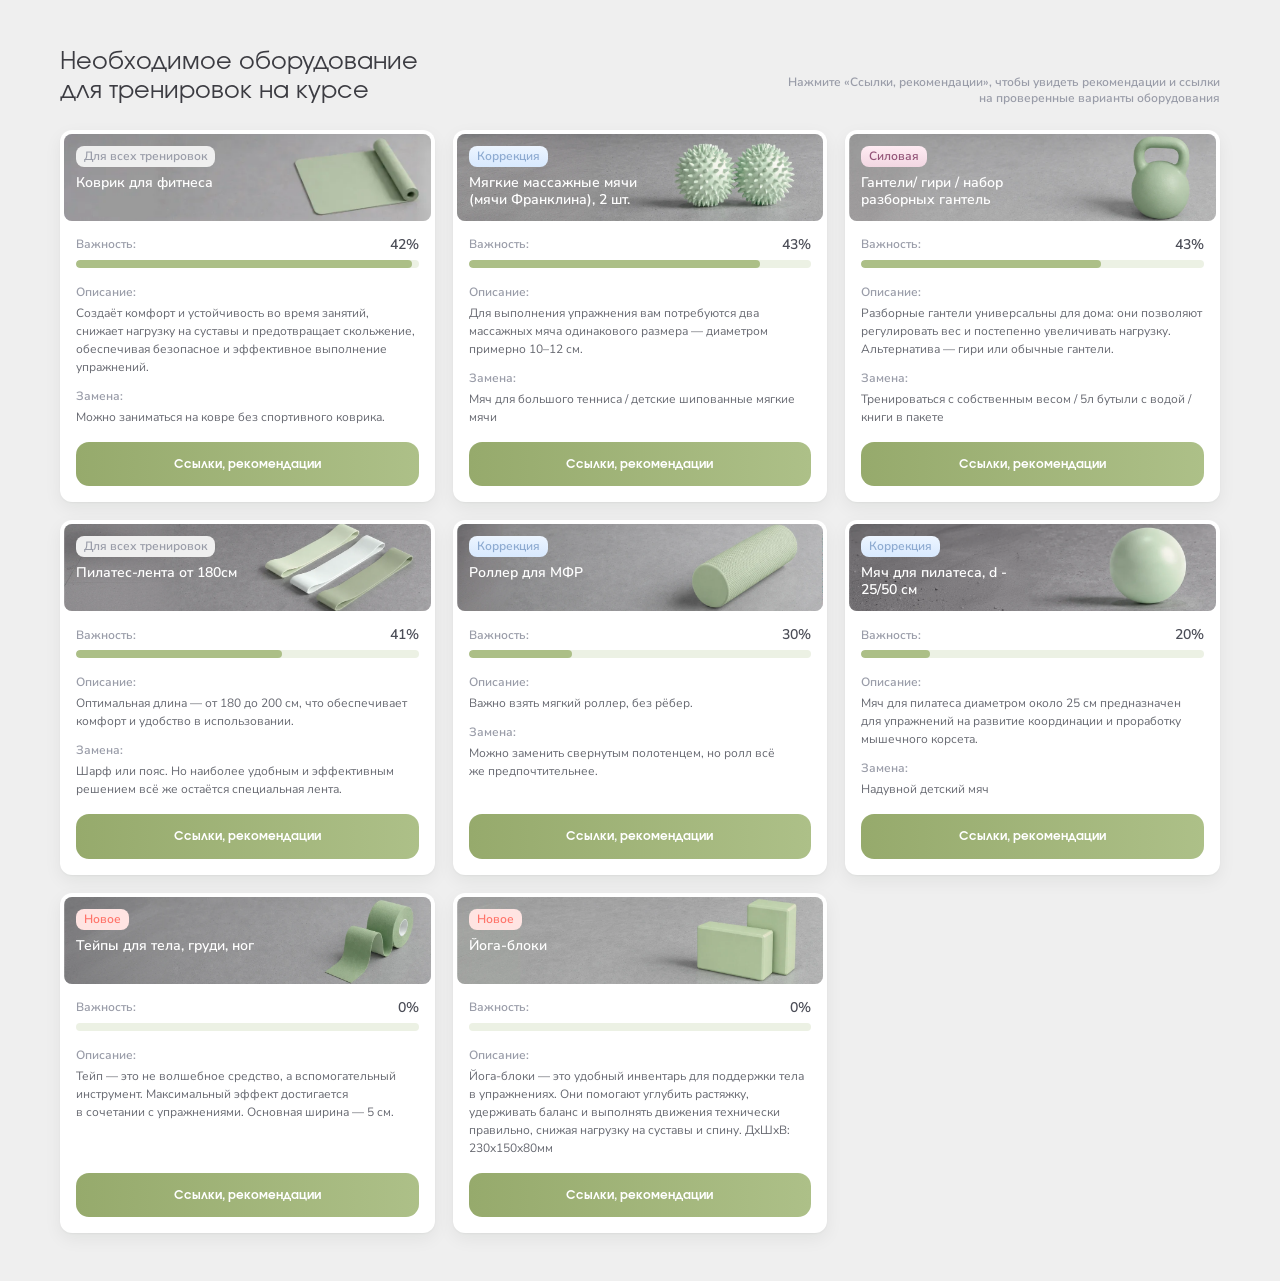
==== commit f4ade853: "Load Evolventa from local Regular/Bold OTF files. Replace broken inlined font data so the title and " ====
--- a/index.html
+++ b/index.html
@@ -54,12 +54,33 @@
  * This source code is licensed under the ISC license.
  * See the LICENSE file in the root directory of this source tree.
  */const zf=bi("XIcon",[["path",{d:"M18 6 6 18",key:"1bl5f8"}],["path",{d:"m6 6 12 12",key:"d8bk6v"}]]),Ff={class:"px-3 pb-3 pt-3.5"},Qf={class:"mb-4"},Rf={class:"type-12-semibold mb-1 text-muted"},Uf={class:"type-12-regular leading-normal text-ink2"},Nf={key:0,class:"mb-4"},Hf={class:"flex flex-col gap-2"},Of=["href"],Mf={class:"type-12-regular flex-1 leading-normal text-ink2"},Zf={key:1,class:"mb-4"},qf={class:"flex flex-col gap-2"},Yf=["href"],Xf={class:"type-12-regular flex-1 leading-normal text-ink2"},jf={class:"flex flex-col gap-2"},Bf={class:"type-12-regular flex-1 text-ink2"},Vf={class:"type-12-semibold text-blue"},kf={class:"type-12-regular text-ink2"},Wf={class:"type-12-semibold text-blue"},Jf={key:0,class:"flex size-6 flex-none items-center justify-center rounded-full bg-white text-blue transition-transform duration-300 ease-out-expo group-hover/shop:-translate-y-0.5 group-hover/shop:translate-x-0.5"},ir="flex size-6 flex-none items-center justify-center rounded-full bg-blue-soft text-blue transition-[transform,background-color] duration-300 ease-out-expo group-hover/link:bg-white",Kf={__name:"EquipmentLinks",props:{item:{type:Object,required:!0}},setup(e){const t=["pressable group/link flex items-center gap-3 rounded-lg border border-blue-soft bg-white px-3.5 py-3 no-underline","transition-colors hover:border-blue/40 hover:bg-blue-soft/60",gi].join(" ");return(s,n)=>(J(),se("div",Ff,[R("div",Qf,[R("div",Rf,Ae(e.item.advice.label)+":",1),R("p",Uf,Ae(e.item.advice.text),1)]),e.item.best.length?(J(),se("div",Nf,[n[0]||(n[0]=R("div",{class:"type-12-semibold mb-2 text-muted"},"Лучшие варианты:",-1)),R("div",Hf,[(J(!0),se(oe,null,es(e.item.best,(r,i)=>(J(),se("a",{key:`b-${i}`,href:r.url,target:"_blank",rel:"noopener noreferrer",class:Oe(be(t))},[R("span",Mf,Ae(r.label),1),R("span",{class:Oe([ir,"group-hover/link:-translate-y-0.5 group-hover/link:translate-x-0.5"])},[$(be(Os),{class:"size-[15px]","stroke-width":2})])],10,Of))),128))])])):Nt("",!0),e.item.other.length?(J(),se("div",Zf,[n[1]||(n[1]=R("div",{class:"type-12-semibold mb-2 text-muted"},"Другие варианты:",-1)),R("div",qf,[(J(!0),se(oe,null,es(e.item.other,(r,i)=>(J(),se("a",{key:`o-${i}`,href:r.url,target:"_blank",rel:"noopener noreferrer",class:Oe(be(t))},[R("span",Xf,Ae(r.label),1),R("span",{class:Oe([ir,"group-hover/link:-translate-y-0.5 group-hover/link:translate-x-0.5"])},[$(be(Os),{class:"size-[15px]","stroke-width":2})])],10,Yf))),128))])])):Nt("",!0),R("div",null,[n[4]||(n[4]=R("div",{class:"type-12-semibold mb-2 text-muted"},"Все оборудование в одном месте:",-1)),R("div",jf,[(J(!0),se(oe,null,es(be(tf),(r,i)=>(J(),ft(Ql(r.url?"a":"div"),{key:`s-${i}`,href:r.url||void 0,target:r.url?"_blank":void 0,rel:r.url?"noopener noreferrer":void 0,class:Oe(["group/shop flex items-center gap-3 rounded-lg bg-blue-soft px-3.5 py-2.5 no-underline",r.url?"pressable transition-colors hover:bg-blue-soft-2":""])},{default:gn(()=>[R("span",Bf,[n[2]||(n[2]=Yt(" Магазин: ",-1)),R("span",Vf,Ae(r.shop),1)]),R("span",kf,[n[3]||(n[3]=Yt(" Промокод: ",-1)),R("span",Wf,Ae(r.code),1)]),r.url?(J(),se("span",Jf,[$(be(Os),{class:"size-[15px]","stroke-width":2})])):Nt("",!0)]),_:2},1032,["href","target","rel","class"]))),128))])])]))}},Df={class:"fixed inset-0 z-[60] flex items-start justify-center overflow-y-auto p-3 sm:p-6"},Gf=["aria-label"],_f={__name:"EquipmentLinksModal",props:{item:{type:Object,required:!0}},emits:["close"],setup(e,{emit:t}){const s=t,n=zr(null);function r(l){l.key==="Escape"&&s("close")}let i="";return jr(()=>{var l;i=document.body.style.overflow,document.body.style.overflow="hidden",document.addEventListener("keydown",r),(l=n.value)==null||l.focus()}),bn(()=>{document.body.style.overflow=i,document.removeEventListener("keydown",r)}),(l,o)=>{const c=ls("typo");return J(),ft(wl,{to:"body"},[R("div",Df,[R("div",{class:"fixed inset-0 animate-fade-in bg-black/40","aria-hidden":"true",onClick:o[0]||(o[0]=d=>s("close"))}),ht((J(),se("section",{class:"relative z-10 my-auto w-full max-w-[420px] animate-fade-up rounded-[14px] bg-white p-1 shadow-[0_8px_40px_rgba(60,60,66,0.16)]",role:"dialog","aria-modal":"true","aria-label":e.item.name},[$(Ai,{item:e.item},{action:gn(()=>[R("button",{ref_key:"closeBtn",ref:n,type:"button",class:"pressable absolute right-2 top-2 flex size-8 items-center justify-center rounded-full bg-white/85 text-ink2 backdrop-blur-sm hover:rotate-90 hover:bg-white hover:text-blue focus-visible:outline focus-visible:outline-2 focus-visible:outline-offset-2 focus-visible:outline-blue/80","aria-label":"Закрыть",onClick:o[1]||(o[1]=d=>s("close"))},[$(be(zf),{class:"size-4","stroke-width":2})],512)]),_:1},8,["item"]),$(Kf,{item:e.item},null,8,["item"])],8,Gf)),[[c]])])])}}},$f={class:"min-h-screen bg-bg"},ec={class:"mx-auto max-w-[1240px] px-4 py-8 sm:px-6 sm:py-10 lg:px-10 lg:py-12"},tc={class:"mb-6 flex flex-col gap-3 md:flex-row md:items-end md:justify-between md:gap-8"},sc={class:"type-section max-w-[460px] text-ink"},nc={class:"type-12-semibold max-w-[470px] text-muted md:text-right"},rc={class:"grid grid-cols-1 items-stretch gap-[18px] sm:grid-cols-2 lg:grid-cols-3"},ic={__name:"EquipmentPage",setup(e){const t=zr(null);return(s,n)=>{const r=ls("reveal"),i=ls("typo");return J(),se("div",$f,[R("div",ec,[ht((J(),se("div",tc,[ht((J(),se("h1",sc,[Yt(Ae(be(_o)),1)])),[[r]]),ht((J(),se("p",nc,[Yt(Ae(be($o)),1)])),[[r,60]])])),[[i]]),R("div",rc,[(J(!0),se(oe,null,es(be(sf),(l,o)=>ht((J(),ft(Sf,{key:l.id,item:l,onOpen:c=>t.value=l},null,8,["item","onOpen"])),[[r,o*90]])),128))])]),t.value?(J(),ft(_f,{key:0,item:t.value,onClose:n[0]||(n[0]=l=>t.value=null)},null,8,["item"])):Nt("",!0)])}}};function lc(){var e;return typeof window<"u"&&((e=window.matchMedia)==null?void 0:e.call(window,"(prefers-reduced-motion: reduce)").matches)}let Ge=null;function oc(){return Ge||(Ge=new IntersectionObserver(e=>{for(const t of e)t.isIntersecting&&(t.target.dataset.reveal="in",Ge.unobserve(t.target))},{rootMargin:"0px 0px -6% 0px",threshold:.05}),Ge)}const fc={mounted(e,t){if(lc()||typeof IntersectionObserver>"u"){e.dataset.reveal="in";return}const s=Number(t.value??t.arg??0);s&&e.style.setProperty("--reveal-delay",`${s}ms`),e.dataset.reveal="out",oc().observe(e)},unmounted(e){Ge==null||Ge.unobserve(e)}};function cc(e){e.directive("reveal",fc)}const ac="а|без|бы|в|во|вне|для|до|за|и|из|или|к|ко|ли|на|над|не|ни|но|о|об|обо|от|перед|по|под|при|про|с|со|у|через|же|ну|уж|то",uc=new RegExp(`(^|[\\s\\u00A0([{«„"»])(${ac})(\\s+)(?=\\S)`,"giu"),dc=/(\d)\s+(₽|руб\.?|кг|г|мл|л|см|мм|%|мес\.?|дня|дней|день)/giu;function mi(e){return e==null||typeof e!="string"||!e||!/\s/.test(e)?e:e.replace(uc,(t,s,n)=>`${s}${n} `).replace(dc,"$1 $2")}const hc=new Set(["SCRIPT","STYLE","TEXTAREA","CODE","PRE","KBD","INPUT","SELECT","OPTION"]);function en(e){if(!e||e.nodeType!==Node.ELEMENT_NODE)return;const t=document.createTreeWalker(e,NodeFilter.SHOW_TEXT,{acceptNode(n){const r=n.parentElement;if(!r||hc.has(r.tagName)||r.isContentEditable||r.closest("[data-no-typo]"))return NodeFilter.FILTER_REJECT;const i=n.nodeValue;return!i||!/\s/.test(i)?NodeFilter.FILTER_REJECT:NodeFilter.FILTER_ACCEPT}}),s=[];for(;t.nextNode();)s.push(t.currentNode);for(const n of s){const r=mi(n.nodeValue);r!==n.nodeValue&&(n.nodeValue=r)}}const Ms=new Set;let Zs=!1;function lr(e){!e||e.nodeType!==Node.ELEMENT_NODE||(Ms.add(e),!Zs&&(Zs=!0,requestAnimationFrame(()=>{Zs=!1;for(const t of Ms)en(t);Ms.clear()})))}function pc(e){e.config.globalProperties.$typo=mi,e.directive("typo",{mounted:t=>en(t),updated:t=>en(t)}),e.mixin({mounted(){lr(this.$el)},updated(){lr(this.$el)}})}const xn=Jo(ic);cc(xn);pc(xn);xn.mount("#app");</script>
-  <style rel="stylesheet" crossorigin>/*! tailwindcss v4.3.1 | MIT License | https://tailwindcss.com */@layer properties{@supports (((-webkit-hyphens:none)) and (not (margin-trim:inline))) or ((-moz-orient:inline) and (not (color:rgb(from red r g b)))){*,:before,:after,::backdrop{--tw-translate-x:0;--tw-translate-y:0;--tw-translate-z:0;--tw-scale-x:1;--tw-scale-y:1;--tw-scale-z:1;--tw-rotate-x:initial;--tw-rotate-y:initial;--tw-rotate-z:initial;--tw-skew-x:initial;--tw-skew-y:initial;--tw-space-y-reverse:0;--tw-border-style:solid;--tw-gradient-position:initial;--tw-gradient-from:#0000;--tw-gradient-via:#0000;--tw-gradient-to:#0000;--tw-gradient-stops:initial;--tw-gradient-via-stops:initial;--tw-gradient-from-position:0%;--tw-gradient-via-position:50%;--tw-gradient-to-position:100%;--tw-leading:initial;--tw-font-weight:initial;--tw-tracking:initial;--tw-shadow:0 0 #0000;--tw-shadow-color:initial;--tw-shadow-alpha:100%;--tw-inset-shadow:0 0 #0000;--tw-inset-shadow-color:initial;--tw-inset-shadow-alpha:100%;--tw-ring-color:initial;--tw-ring-shadow:0 0 #0000;--tw-inset-ring-color:initial;--tw-inset-ring-shadow:0 0 #0000;--tw-ring-inset:initial;--tw-ring-offset-width:0px;--tw-ring-offset-color:#fff;--tw-ring-offset-shadow:0 0 #0000;--tw-outline-style:solid;--tw-blur:initial;--tw-brightness:initial;--tw-contrast:initial;--tw-grayscale:initial;--tw-hue-rotate:initial;--tw-invert:initial;--tw-opacity:initial;--tw-saturate:initial;--tw-sepia:initial;--tw-drop-shadow:initial;--tw-drop-shadow-color:initial;--tw-drop-shadow-alpha:100%;--tw-drop-shadow-size:initial;--tw-backdrop-blur:initial;--tw-backdrop-brightness:initial;--tw-backdrop-contrast:initial;--tw-backdrop-grayscale:initial;--tw-backdrop-hue-rotate:initial;--tw-backdrop-invert:initial;--tw-backdrop-opacity:initial;--tw-backdrop-saturate:initial;--tw-backdrop-sepia:initial;--tw-duration:initial;--tw-ease:initial;--tw-content:""}}}@layer theme{:root,:host{--font-sans:"Nunito Sans", sans-serif;--font-mono:ui-monospace, SFMono-Regular, Menlo, Monaco, Consolas, "Liberation Mono", "Courier New", monospace;--color-black:#000;--color-white:#fff;--spacing:.25rem;--container-xs:20rem;--container-lg:32rem;--container-2xl:42rem;--container-6xl:72rem;--text-xs:.75rem;--text-xs--line-height:calc(1 / .75);--font-weight-normal:400;--font-weight-medium:500;--font-weight-semibold:600;--font-weight-bold:700;--leading-tight:1.25;--leading-normal:1.5;--leading-relaxed:1.625;--radius-md:.375rem;--radius-lg:.5rem;--radius-xl:.75rem;--radius-2xl:1rem;--animate-pulse:pulse 2s cubic-bezier(.4, 0, .6, 1) infinite;--animate-bounce:bounce 1s infinite;--blur-sm:8px;--blur-md:12px;--blur-3xl:64px;--aspect-video:16 / 9;--default-transition-duration:.15s;--default-transition-timing-function:cubic-bezier(.4, 0, .2, 1);--default-font-family:var(--font-sans);--default-mono-font-family:var(--font-mono);--color-bg:#efefef;--color-ink:#3c3c42;--color-ink2:#676971;--color-ink3:#4b4d57;--color-muted:#999ca8;--color-muted2:#b6b6b9;--color-line:#ececec;--color-line2:#efefef;--color-blue:#acbf87;--color-bluehover:#96aa6c;--color-blue-soft:#ecf1e4;--color-blue-soft-2:#dde7c9;--color-blue-soft-3:#f1f5e9;--color-coral:#ff746a;--color-tag-cream-bg:#ece2d2;--color-tag-cream-fg:#6d5555;--color-tag-blue-bg:#dbe6f1;--color-tag-blue-fg:#869a58;--color-tag-pink-bg:#f4dde2;--color-tag-pink-fg:#925377;--color-tag-green-bg:#e2f0e6;--color-tag-green-fg:#4e8a5f;--font-display:"Evolventa", sans-serif;--ease-out-expo:cubic-bezier(.22, 1, .36, 1);--ease-spring:cubic-bezier(.34, 1.18, .64, 1);--ease-soft:cubic-bezier(.33, 0, .2, 1);--animate-fade-up:fade-up .3s ease-in-out both;--animate-fade-in:fade-in .3s ease-in-out both;--animate-pop:pop .34s var(--ease-spring) both;--animate-pop-once:pop-once .42s var(--ease-spring);--animate-drift:drift 28s ease-in-out infinite alternate;--animate-halo:halo 2.8s var(--ease-out-expo) infinite}}@layer base{*,:after,:before,::backdrop{box-sizing:border-box;border:0 solid;margin:0;padding:0}::file-selector-button{box-sizing:border-box;border:0 solid;margin:0;padding:0}html,:host{-webkit-text-size-adjust:100%;-moz-tab-size:4;tab-size:4;line-height:1.5;font-family:var(--default-font-family,ui-sans-serif, system-ui, sans-serif, "Apple Color Emoji", "Segoe UI Emoji", "Segoe UI Symbol", "Noto Color Emoji");font-feature-settings:var(--default-font-feature-settings,normal);font-variation-settings:var(--default-font-variation-settings,normal);-webkit-tap-highlight-color:transparent}hr{height:0;color:inherit;border-top-width:1px}abbr:where([title]){-webkit-text-decoration:underline dotted;text-decoration:underline dotted}h1,h2,h3,h4,h5,h6{font-size:inherit;font-weight:inherit}a{color:inherit;-webkit-text-decoration:inherit;text-decoration:inherit}b,strong{font-weight:bolder}code,kbd,samp,pre{font-family:var(--default-mono-font-family,ui-monospace, SFMono-Regular, Menlo, Monaco, Consolas, "Liberation Mono", "Courier New", monospace);font-feature-settings:var(--default-mono-font-feature-settings,normal);font-variation-settings:var(--default-mono-font-variation-settings,normal);font-size:1em}small{font-size:80%}sub,sup{vertical-align:baseline;font-size:75%;line-height:0;position:relative}sub{bottom:-.25em}sup{top:-.5em}table{text-indent:0;border-color:inherit;border-collapse:collapse}:-moz-focusring{outline:auto}progress{vertical-align:baseline}summary{display:list-item}ol,ul,menu{list-style:none}img,svg,video,canvas,audio,iframe,embed,object{vertical-align:middle;display:block}img,video{max-width:100%;height:auto}button,input,select,optgroup,textarea{font:inherit;font-feature-settings:inherit;font-variation-settings:inherit;letter-spacing:inherit;color:inherit;opacity:1;background-color:#0000;border-radius:0}::file-selector-button{font:inherit;font-feature-settings:inherit;font-variation-settings:inherit;letter-spacing:inherit;color:inherit;opacity:1;background-color:#0000;border-radius:0}:where(select:is([multiple],[size])) optgroup{font-weight:bolder}:where(select:is([multiple],[size])) optgroup option{padding-inline-start:20px}::file-selector-button{margin-inline-end:4px}::placeholder{opacity:1}@supports (not ((-webkit-appearance:-apple-pay-button))) or (contain-intrinsic-size:1px){::placeholder{color:currentColor}@supports (color:color-mix(in lab,red,red)){::placeholder{color:color-mix(in oklab,currentcolor 50%,transparent)}}}textarea{resize:vertical}::-webkit-search-decoration{-webkit-appearance:none}::-webkit-date-and-time-value{min-height:1lh;text-align:inherit}::-webkit-datetime-edit{display:inline-flex}::-webkit-datetime-edit-fields-wrapper{padding:0}::-webkit-datetime-edit{padding-block:0}::-webkit-datetime-edit-year-field{padding-block:0}::-webkit-datetime-edit-month-field{padding-block:0}::-webkit-datetime-edit-day-field{padding-block:0}::-webkit-datetime-edit-hour-field{padding-block:0}::-webkit-datetime-edit-minute-field{padding-block:0}::-webkit-datetime-edit-second-field{padding-block:0}::-webkit-datetime-edit-millisecond-field{padding-block:0}::-webkit-datetime-edit-meridiem-field{padding-block:0}::-webkit-calendar-picker-indicator{line-height:1}:-moz-ui-invalid{box-shadow:none}button,input:where([type=button],[type=reset],[type=submit]){-webkit-appearance:button;-moz-appearance:button;appearance:button}::file-selector-button{-webkit-appearance:button;-moz-appearance:button;appearance:button}::-webkit-inner-spin-button{height:auto}::-webkit-outer-spin-button{height:auto}[hidden]:where(:not([hidden=until-found])){display:none!important}html,body{margin:0}body{font-family:var(--font-sans);background:var(--color-bg);color:var(--color-ink);-webkit-font-smoothing:antialiased}}@layer components;@layer utilities{.pointer-events-none{pointer-events:none}.collapse{visibility:collapse}.visible{visibility:visible}.absolute{position:absolute}.fixed{position:fixed}.relative{position:relative}.sticky{position:sticky}.inset-0{top:0;right:0;bottom:0;left:0}.inset-x-0{inset-inline:0}.inset-x-\[22px\]{inset-inline:22px}.top-0{top:0}.top-0\.5{top:calc(var(--spacing) * .5)}.top-1{top:var(--spacing)}.top-1\/2{top:50%}.top-2{top:calc(var(--spacing) * 2)}.top-3{top:calc(var(--spacing) * 3)}.top-4{top:calc(var(--spacing) * 4)}.top-6{top:calc(var(--spacing) * 6)}.top-24{top:calc(var(--spacing) * 24)}.top-\[12px\]{top:12px}.top-\[18px\]{top:18px}.top-\[20px\]{top:20px}.top-\[32\%\]{top:32%}.top-\[37px\]{top:37px}.-right-16{right:calc(var(--spacing) * -16)}.-right-\[2px\]{right:-2px}.right-0{right:0}.right-2{right:calc(var(--spacing) * 2)}.right-7{right:calc(var(--spacing) * 7)}.right-\[18px\]{right:18px}.right-\[20px\]{right:20px}.-bottom-\[2px\]{bottom:-2px}.bottom-0{bottom:0}.bottom-7{bottom:calc(var(--spacing) * 7)}.bottom-\[22px\]{bottom:22px}.-left-2{left:calc(var(--spacing) * -2)}.left-0{left:0}.left-0\.5{left:calc(var(--spacing) * .5)}.left-1{left:var(--spacing)}.left-1\/2{left:50%}.left-3{left:calc(var(--spacing) * 3)}.left-4{left:calc(var(--spacing) * 4)}.left-5{left:calc(var(--spacing) * 5)}.left-\[12px\]{left:12px}.left-\[22px\]{left:22px}.isolate{isolation:isolate}.z-10{z-index:10}.z-30{z-index:30}.z-40{z-index:40}.z-50{z-index:50}.z-\[3\]{z-index:3}.z-\[35\]{z-index:35}.z-\[60\]{z-index:60}.z-\[200\]{z-index:200}.m-0{margin:0}.mx-5{margin-inline:calc(var(--spacing) * 5)}.mx-auto{margin-inline:auto}.my-auto{margin-block:auto}.mt-1{margin-top:var(--spacing)}.mt-1\.5{margin-top:calc(var(--spacing) * 1.5)}.mt-2{margin-top:calc(var(--spacing) * 2)}.mt-2\.5{margin-top:calc(var(--spacing) * 2.5)}.mt-3{margin-top:calc(var(--spacing) * 3)}.mt-3\.5{margin-top:calc(var(--spacing) * 3.5)}.mt-4{margin-top:calc(var(--spacing) * 4)}.mt-5{margin-top:calc(var(--spacing) * 5)}.mt-10{margin-top:calc(var(--spacing) * 10)}.mt-\[13px\]{margin-top:13px}.mt-\[34px\]{margin-top:34px}.mt-px{margin-top:1px}.mr-0\.5{margin-right:calc(var(--spacing) * .5)}.mr-5{margin-right:calc(var(--spacing) * 5)}.-mb-4{margin-bottom:calc(var(--spacing) * -4)}.mb-1{margin-bottom:var(--spacing)}.mb-2{margin-bottom:calc(var(--spacing) * 2)}.mb-3{margin-bottom:calc(var(--spacing) * 3)}.mb-3\.5{margin-bottom:calc(var(--spacing) * 3.5)}.mb-4{margin-bottom:calc(var(--spacing) * 4)}.mb-5{margin-bottom:calc(var(--spacing) * 5)}.mb-6{margin-bottom:calc(var(--spacing) * 6)}.mb-16{margin-bottom:calc(var(--spacing) * 16)}.mb-\[9px\]{margin-bottom:9px}.mb-\[18px\]{margin-bottom:18px}.ml-0\.5{margin-left:calc(var(--spacing) * .5)}.ml-20{margin-left:calc(var(--spacing) * 20)}.ml-\[3px\]{margin-left:3px}.ml-\[260px\]{margin-left:260px}.no-scrollbar{scrollbar-width:none}.no-scrollbar::-webkit-scrollbar{display:none}.line-clamp-2{-webkit-line-clamp:2;-webkit-box-orient:vertical;display:-webkit-box;overflow:hidden}.block{display:block}.flex{display:flex}.grid{display:grid}.hidden{display:none}.inline-block{display:inline-block}.inline-flex{display:inline-flex}.aspect-\[380\/330\]{aspect-ratio:380/330}.aspect-video{aspect-ratio:var(--aspect-video)}.size-1\.5{width:calc(var(--spacing) * 1.5);height:calc(var(--spacing) * 1.5)}.size-3{width:calc(var(--spacing) * 3);height:calc(var(--spacing) * 3)}.size-4{width:calc(var(--spacing) * 4);height:calc(var(--spacing) * 4)}.size-6{width:calc(var(--spacing) * 6);height:calc(var(--spacing) * 6)}.size-8{width:calc(var(--spacing) * 8);height:calc(var(--spacing) * 8)}.size-9{width:calc(var(--spacing) * 9);height:calc(var(--spacing) * 9)}.size-\[12px\]{width:12px;height:12px}.size-\[15px\]{width:15px;height:15px}.size-\[23px\]{width:23px;height:23px}.size-\[56px\]{width:56px;height:56px}.size-full{width:100%;height:100%}.h-1\.5{height:calc(var(--spacing) * 1.5)}.h-2{height:calc(var(--spacing) * 2)}.h-2\.5{height:calc(var(--spacing) * 2.5)}.h-3{height:calc(var(--spacing) * 3)}.h-3\.5{height:calc(var(--spacing) * 3.5)}.h-4{height:calc(var(--spacing) * 4)}.h-5{height:calc(var(--spacing) * 5)}.h-6{height:calc(var(--spacing) * 6)}.h-7{height:calc(var(--spacing) * 7)}.h-8{height:calc(var(--spacing) * 8)}.h-9{height:calc(var(--spacing) * 9)}.h-10{height:calc(var(--spacing) * 10)}.h-11{height:calc(var(--spacing) * 11)}.h-12{height:calc(var(--spacing) * 12)}.h-14{height:calc(var(--spacing) * 14)}.h-16{height:calc(var(--spacing) * 16)}.h-72{height:calc(var(--spacing) * 72)}.h-\[5px\]{height:5px}.h-\[15px\]{height:15px}.h-\[18px\]{height:18px}.h-\[21px\]{height:21px}.h-\[22px\]{height:22px}.h-\[24\%\]{height:24%}.h-\[26px\]{height:26px}.h-\[30px\]{height:30px}.h-\[34px\]{height:34px}.h-\[35px\]{height:35px}.h-\[36px\]{height:36px}.h-\[38px\]{height:38px}.h-\[46px\]{height:46px}.h-\[58px\]{height:58px}.h-\[62px\]{height:62px}.h-\[72px\]{height:72px}.h-\[83px\]{height:83px}.h-full{height:100%}.h-px{height:1px}.min-h-0{min-height:0}.min-h-\[34px\]{min-height:34px}.min-h-\[268px\]{min-height:268px}.min-h-\[calc\(100vh-52px\)\]{min-height:calc(100vh - 52px)}.min-h-screen{min-height:100vh}.drawer-scroll{scrollbar-width:thin;scrollbar-color:#acbf87 transparent}.drawer-scroll::-webkit-scrollbar{width:5px}.drawer-scroll::-webkit-scrollbar-thumb{background:#acbf87;border-radius:999px}.drawer-scroll::-webkit-scrollbar-track{background:0 0}.\!w-full{width:100%!important}.w-0\.5{width:calc(var(--spacing) * .5)}.w-1\.5{width:calc(var(--spacing) * 1.5)}.w-3{width:calc(var(--spacing) * 3)}.w-3\.5{width:calc(var(--spacing) * 3.5)}.w-4{width:calc(var(--spacing) * 4)}.w-5{width:calc(var(--spacing) * 5)}.w-6{width:calc(var(--spacing) * 6)}.w-8{width:calc(var(--spacing) * 8)}.w-9{width:calc(var(--spacing) * 9)}.w-10{width:calc(var(--spacing) * 10)}.w-11{width:calc(var(--spacing) * 11)}.w-12{width:calc(var(--spacing) * 12)}.w-16{width:calc(var(--spacing) * 16)}.w-20{width:calc(var(--spacing) * 20)}.w-28{width:calc(var(--spacing) * 28)}.w-44{width:calc(var(--spacing) * 44)}.w-72{width:calc(var(--spacing) * 72)}.w-\[7\.5rem\]{width:7.5rem}.w-\[15px\]{width:15px}.w-\[18px\]{width:18px}.w-\[21px\]{width:21px}.w-\[22px\]{width:22px}.w-\[26px\]{width:26px}.w-\[33px\]{width:33px}.w-\[34\%\]{width:34%}.w-\[34px\]{width:34px}.w-\[38px\]{width:38px}.w-\[46px\]{width:46px}.w-\[48\%\]{width:48%}.w-\[62px\]{width:62px}.w-\[74px\]{width:74px}.w-\[94px\]{width:94px}.w-\[116px\]{width:116px}.w-\[128px\]{width:128px}.w-\[140px\]{width:140px}.w-\[260px\]{width:260px}.w-\[296px\]{width:296px}.w-\[316px\]{width:316px}.w-\[320px\]{width:320px}.w-\[344px\]{width:344px}.w-auto{width:auto}.w-full{width:100%}.max-w-2xl{max-width:var(--container-2xl)}.max-w-6xl{max-width:var(--container-6xl)}.max-w-\[52\%\]{max-width:52%}.max-w-\[88vw\]{max-width:88vw}.max-w-\[98px\]{max-width:98px}.max-w-\[220px\]{max-width:220px}.max-w-\[280px\]{max-width:280px}.max-w-\[420px\]{max-width:420px}.max-w-\[460px\]{max-width:460px}.max-w-\[470px\]{max-width:470px}.max-w-\[560px\]{max-width:560px}.max-w-\[1160px\]{max-width:1160px}.max-w-\[1240px\]{max-width:1240px}.max-w-lg{max-width:var(--container-lg)}.max-w-xs{max-width:var(--container-xs)}.min-w-0{min-width:0}.min-w-\[110px\]{min-width:110px}.min-w-\[220px\]{min-width:220px}.min-w-\[520px\]{min-width:520px}.flex-1{flex:1}.flex-none{flex:none}.shrink-0{flex-shrink:0}.grow{flex-grow:1}.origin-bottom{transform-origin:bottom}.origin-top{transform-origin:top}.-translate-x-1\/2{--tw-translate-x: -50% ;translate:var(--tw-translate-x) var(--tw-translate-y)}.-translate-x-\[101\%\]{--tw-translate-x: -101% ;translate:var(--tw-translate-x) var(--tw-translate-y)}.translate-x-0{--tw-translate-x:0;translate:var(--tw-translate-x) var(--tw-translate-y)}.translate-x-3\.5{--tw-translate-x:calc(var(--spacing) * 3.5);translate:var(--tw-translate-x) var(--tw-translate-y)}.translate-x-4{--tw-translate-x:calc(var(--spacing) * 4);translate:var(--tw-translate-x) var(--tw-translate-y)}.translate-x-\[44px\]{--tw-translate-x:44px;translate:var(--tw-translate-x) var(--tw-translate-y)}.-translate-y-0\.5{--tw-translate-y:calc(var(--spacing) * -.5);translate:var(--tw-translate-x) var(--tw-translate-y)}.-translate-y-1\/2{--tw-translate-y: -50% ;translate:var(--tw-translate-x) var(--tw-translate-y)}.translate-y-0{--tw-translate-y:0;translate:var(--tw-translate-x) var(--tw-translate-y)}.translate-y-3{--tw-translate-y:calc(var(--spacing) * 3);translate:var(--tw-translate-x) var(--tw-translate-y)}.translate-y-4{--tw-translate-y:calc(var(--spacing) * 4);translate:var(--tw-translate-x) var(--tw-translate-y)}.scale-90{--tw-scale-x:90%;--tw-scale-y:90%;--tw-scale-z:90%;scale:var(--tw-scale-x) var(--tw-scale-y)}.scale-100{--tw-scale-x:100%;--tw-scale-y:100%;--tw-scale-z:100%;scale:var(--tw-scale-x) var(--tw-scale-y)}.scale-105{--tw-scale-x:105%;--tw-scale-y:105%;--tw-scale-z:105%;scale:var(--tw-scale-x) var(--tw-scale-y)}.rotate-180{rotate:180deg}.card-lift{transition:transform .3s ease-in-out,translate .3s ease-in-out,scale .3s ease-in-out,box-shadow .3s ease-in-out}.card-lift:hover{transform:translateY(-3px)}.card-lift:active{transition-duration:.1s;transform:translateY(-1px)}.pressable{transition:transform .3s ease-in-out,opacity .3s ease-in-out}.pressable:hover{transform:translateY(-1px)}.pressable:active{transition-duration:80ms;transform:scale(.96)}.transform{transform:var(--tw-rotate-x,) var(--tw-rotate-y,) var(--tw-rotate-z,) var(--tw-skew-x,) var(--tw-skew-y,)}.animate-bounce{animation:var(--animate-bounce)}.animate-drift{animation:var(--animate-drift)}.animate-fade-in{animation:var(--animate-fade-in)}.animate-fade-up{animation:var(--animate-fade-up)}.animate-pop{animation:var(--animate-pop)}.animate-pop-once{animation:var(--animate-pop-once)}.animate-pulse{animation:var(--animate-pulse)}.cursor-pointer{cursor:pointer}.resize{resize:both}.scroll-mt-8{scroll-margin-top:calc(var(--spacing) * 8)}.list-disc{list-style-type:disc}.grid-cols-1{grid-template-columns:repeat(1,minmax(0,1fr))}.grid-cols-2{grid-template-columns:repeat(2,minmax(0,1fr))}.grid-cols-3{grid-template-columns:repeat(3,minmax(0,1fr))}.grid-rows-\[0fr\]{grid-template-rows:0fr}.grid-rows-\[1fr\]{grid-template-rows:1fr}.flex-col{flex-direction:column}.flex-wrap{flex-wrap:wrap}.items-baseline{align-items:baseline}.items-center{align-items:center}.items-end{align-items:flex-end}.items-start{align-items:flex-start}.items-stretch{align-items:stretch}.justify-between{justify-content:space-between}.justify-center{justify-content:center}.justify-end{justify-content:flex-end}.justify-start{justify-content:flex-start}.gap-0\.5{gap:calc(var(--spacing) * .5)}.gap-1{gap:var(--spacing)}.gap-1\.5{gap:calc(var(--spacing) * 1.5)}.gap-2{gap:calc(var(--spacing) * 2)}.gap-2\.5{gap:calc(var(--spacing) * 2.5)}.gap-3{gap:calc(var(--spacing) * 3)}.gap-4{gap:calc(var(--spacing) * 4)}.gap-6{gap:calc(var(--spacing) * 6)}.gap-10{gap:calc(var(--spacing) * 10)}.gap-\[3px\]{gap:3px}.gap-\[5px\]{gap:5px}.gap-\[7px\]{gap:7px}.gap-\[9px\]{gap:9px}.gap-\[11px\]{gap:11px}.gap-\[18px\]{gap:18px}:where(.space-y-1>:not(:last-child)){--tw-space-y-reverse:0;margin-block-start:calc(var(--spacing) * var(--tw-space-y-reverse));margin-block-end:calc(var(--spacing) * calc(1 - var(--tw-space-y-reverse)))}:where(.space-y-2>:not(:last-child)){--tw-space-y-reverse:0;margin-block-start:calc(calc(var(--spacing) * 2) * var(--tw-space-y-reverse));margin-block-end:calc(calc(var(--spacing) * 2) * calc(1 - var(--tw-space-y-reverse)))}:where(.space-y-2\.5>:not(:last-child)){--tw-space-y-reverse:0;margin-block-start:calc(calc(var(--spacing) * 2.5) * var(--tw-space-y-reverse));margin-block-end:calc(calc(var(--spacing) * 2.5) * calc(1 - var(--tw-space-y-reverse)))}:where(.space-y-3>:not(:last-child)){--tw-space-y-reverse:0;margin-block-start:calc(calc(var(--spacing) * 3) * var(--tw-space-y-reverse));margin-block-end:calc(calc(var(--spacing) * 3) * calc(1 - var(--tw-space-y-reverse)))}:where(.space-y-4>:not(:last-child)){--tw-space-y-reverse:0;margin-block-start:calc(calc(var(--spacing) * 4) * var(--tw-space-y-reverse));margin-block-end:calc(calc(var(--spacing) * 4) * calc(1 - var(--tw-space-y-reverse)))}:where(.space-y-5>:not(:last-child)){--tw-space-y-reverse:0;margin-block-start:calc(calc(var(--spacing) * 5) * var(--tw-space-y-reverse));margin-block-end:calc(calc(var(--spacing) * 5) * calc(1 - var(--tw-space-y-reverse)))}:where(.space-y-6>:not(:last-child)){--tw-space-y-reverse:0;margin-block-start:calc(calc(var(--spacing) * 6) * var(--tw-space-y-reverse));margin-block-end:calc(calc(var(--spacing) * 6) * calc(1 - var(--tw-space-y-reverse)))}:where(.space-y-8>:not(:last-child)){--tw-space-y-reverse:0;margin-block-start:calc(calc(var(--spacing) * 8) * var(--tw-space-y-reverse));margin-block-end:calc(calc(var(--spacing) * 8) * calc(1 - var(--tw-space-y-reverse)))}.gap-x-2{column-gap:calc(var(--spacing) * 2)}.gap-x-4{column-gap:calc(var(--spacing) * 4)}.gap-y-1{row-gap:var(--spacing)}.self-start{align-self:flex-start}.self-stretch{align-self:stretch}.truncate{text-overflow:ellipsis;white-space:nowrap;overflow:hidden}.overflow-hidden{overflow:hidden}.overflow-visible{overflow:visible}.overflow-x-auto{overflow-x:auto}.overflow-x-hidden{overflow-x:hidden}.overflow-y-auto{overflow-y:auto}.rounded{border-radius:.25rem}.rounded-2xl{border-radius:var(--radius-2xl)}.rounded-\[5px\]{border-radius:5px}.rounded-\[6px\]{border-radius:6px}.rounded-\[7px\]{border-radius:7px}.rounded-\[7–12px\]{border-radius:7–12px}.rounded-\[8px\]{border-radius:8px}.rounded-\[9px\]{border-radius:9px}.rounded-\[10px\]{border-radius:10px}.rounded-\[11px\]{border-radius:11px}.rounded-\[12px\]{border-radius:12px}.rounded-\[13px\]{border-radius:13px}.rounded-\[14px\]{border-radius:14px}.rounded-\[16px\]{border-radius:16px}.rounded-\[18px\]{border-radius:18px}.rounded-\[20px\]{border-radius:20px}.rounded-\[22px\]{border-radius:22px}.rounded-\[24px\]{border-radius:24px}.rounded-full{border-radius:3.40282e38px}.rounded-lg{border-radius:var(--radius-lg)}.rounded-md{border-radius:var(--radius-md)}.rounded-xl{border-radius:var(--radius-xl)}.rounded-r{border-top-right-radius:.25rem;border-bottom-right-radius:.25rem}.border{border-style:var(--tw-border-style);border-width:1px}.border-2{border-style:var(--tw-border-style);border-width:2px}.border-\[1\.5px\]{border-style:var(--tw-border-style);border-width:1.5px}.border-t{border-top-style:var(--tw-border-style);border-top-width:1px}.border-b{border-bottom-style:var(--tw-border-style);border-bottom-width:1px}.border-none{--tw-border-style:none;border-style:none}.border-\[\#acbf87\]{border-color:#acbf87}.border-\[\#d0d0d4\]{border-color:#d0d0d4}.border-\[\#d9e3d0\]{border-color:#d9e3d0}.border-\[\#d9e3ec\]{border-color:#d9e3ec}.border-\[\#eceef0\]{border-color:#eceef0}.border-\[\#efefef\]{border-color:#efefef}.border-blue{border-color:var(--color-blue)}.border-blue-soft{border-color:var(--color-blue-soft)}.border-coral{border-color:var(--color-coral)}.border-line{border-color:var(--color-line)}.border-line2{border-color:var(--color-line2)}.border-white{border-color:var(--color-white)}.border-white\/10{border-color:#ffffff1a}@supports (color:color-mix(in lab,red,red)){.border-white\/10{border-color:color-mix(in oklab,var(--color-white) 10%,transparent)}}.border-white\/65{border-color:#ffffffa6}@supports (color:color-mix(in lab,red,red)){.border-white\/65{border-color:color-mix(in oklab,var(--color-white) 65%,transparent)}}.border-white\/70{border-color:#ffffffb3}@supports (color:color-mix(in lab,red,red)){.border-white\/70{border-color:color-mix(in oklab,var(--color-white) 70%,transparent)}}.border-white\/\[0\.12\]{border-color:#ffffff1f}@supports (color:color-mix(in lab,red,red)){.border-white\/\[0\.12\]{border-color:color-mix(in oklab,var(--color-white) 12%,transparent)}}.bg-\[\#6a6a6e\]{background-color:#6a6a6e}.bg-\[\#84b0d2\]{background-color:#84b0d2}.bg-\[\#141a20\]\/20{background-color:#141a2033}.bg-\[\#202327\]{background-color:#202327}.bg-\[\#202327\]\/5{background-color:#2023270d}.bg-\[\#F4F7F9\]{background-color:#f4f7f9}.bg-\[\#F6F6F7\]{background-color:#f6f6f7}.bg-\[\#F7FAFC\]{background-color:#f7fafc}.bg-\[\#abc\]{background-color:#abc}.bg-\[\#acbf87\]{background-color:#acbf87}.bg-\[\#bfbab4\]{background-color:#bfbab4}.bg-\[\#c2bdb7\]{background-color:#c2bdb7}.bg-\[\#cbc6c0\]{background-color:#cbc6c0}.bg-\[\#cfcfd2\]{background-color:#cfcfd2}.bg-\[\#dde7c9\]{background-color:#dde7c9}.bg-\[\#e2f0e6\]{background-color:#e2f0e6}.bg-\[\#e4e4e4\]{background-color:#e4e4e4}.bg-\[\#e7ecf3\]{background-color:#e7ecf3}.bg-\[\#e9f0dd\]{background-color:#e9f0dd}.bg-\[\#eceef0\]{background-color:#eceef0}.bg-\[\#ecf1e4\]{background-color:#ecf1e4}.bg-\[\#ecf1e4\]\/90{background-color:#ecf1e4e6}.bg-\[\#efefef\]{background-color:#efefef}.bg-\[\#f1f5e9\]{background-color:#f1f5e9}.bg-\[\#f3f6f9\]{background-color:#f3f6f9}.bg-\[\#f4f4f4\]{background-color:#f4f4f4}.bg-\[\#f7dde0\]{background-color:#f7dde0}.bg-\[\#f8f8f8\]{background-color:#f8f8f8}.bg-\[\#f8f8f8\]\/10{background-color:#f8f8f81a}.bg-\[\#f9f9f9\]{background-color:#f9f9f9}.bg-\[\#fafcf6\]{background-color:#fafcf6}.bg-\[\#ffe2d2\]{background-color:#ffe2d2}.bg-\[\#ffe4e2\]{background-color:#ffe4e2}.bg-bg{background-color:var(--color-bg)}.bg-black\/10{background-color:#0000001a}@supports (color:color-mix(in lab,red,red)){.bg-black\/10{background-color:color-mix(in oklab,var(--color-black) 10%,transparent)}}.bg-black\/15{background-color:#00000026}@supports (color:color-mix(in lab,red,red)){.bg-black\/15{background-color:color-mix(in oklab,var(--color-black) 15%,transparent)}}.bg-black\/40{background-color:#0006}@supports (color:color-mix(in lab,red,red)){.bg-black\/40{background-color:color-mix(in oklab,var(--color-black) 40%,transparent)}}.bg-blue{background-color:var(--color-blue)}.bg-blue-soft{background-color:var(--color-blue-soft)}.bg-blue-soft-2{background-color:var(--color-blue-soft-2)}.bg-blue-soft-3{background-color:var(--color-blue-soft-3)}.bg-bluehover{background-color:var(--color-bluehover)}.bg-coral{background-color:var(--color-coral)}.bg-ink{background-color:var(--color-ink)}.bg-ink2{background-color:var(--color-ink2)}.bg-ink3{background-color:var(--color-ink3)}.bg-line{background-color:var(--color-line)}.bg-muted{background-color:var(--color-muted)}.bg-muted2{background-color:var(--color-muted2)}.bg-tag-blue-bg{background-color:var(--color-tag-blue-bg)}.bg-tag-cream-bg{background-color:var(--color-tag-cream-bg)}.bg-tag-green-bg{background-color:var(--color-tag-green-bg)}.bg-tag-pink-bg{background-color:var(--color-tag-pink-bg)}.bg-transparent{background-color:#0000}.bg-white{background-color:var(--color-white)}.bg-white\/15{background-color:#ffffff26}@supports (color:color-mix(in lab,red,red)){.bg-white\/15{background-color:color-mix(in oklab,var(--color-white) 15%,transparent)}}.bg-white\/30{background-color:#ffffff4d}@supports (color:color-mix(in lab,red,red)){.bg-white\/30{background-color:color-mix(in oklab,var(--color-white) 30%,transparent)}}.bg-white\/40{background-color:#fff6}@supports (color:color-mix(in lab,red,red)){.bg-white\/40{background-color:color-mix(in oklab,var(--color-white) 40%,transparent)}}.bg-white\/50{background-color:#ffffff80}@supports (color:color-mix(in lab,red,red)){.bg-white\/50{background-color:color-mix(in oklab,var(--color-white) 50%,transparent)}}.bg-white\/80{background-color:#fffc}@supports (color:color-mix(in lab,red,red)){.bg-white\/80{background-color:color-mix(in oklab,var(--color-white) 80%,transparent)}}.bg-white\/85{background-color:#ffffffd9}@supports (color:color-mix(in lab,red,red)){.bg-white\/85{background-color:color-mix(in oklab,var(--color-white) 85%,transparent)}}.bg-white\/90{background-color:#ffffffe6}@supports (color:color-mix(in lab,red,red)){.bg-white\/90{background-color:color-mix(in oklab,var(--color-white) 90%,transparent)}}.bg-gradient-to-b{--tw-gradient-position:to bottom in oklab;background-image:linear-gradient(var(--tw-gradient-stops))}.bg-gradient-to-br{--tw-gradient-position:to bottom right in oklab;background-image:linear-gradient(var(--tw-gradient-stops))}.bg-gradient-to-r{--tw-gradient-position:to right in oklab;background-image:linear-gradient(var(--tw-gradient-stops))}.bg-gradient-to-t{--tw-gradient-position:to top in oklab;background-image:linear-gradient(var(--tw-gradient-stops))}.from-\[\#96aa6c\]{--tw-gradient-from:#96aa6c;--tw-gradient-stops:var(--tw-gradient-via-stops,var(--tw-gradient-position), var(--tw-gradient-from) var(--tw-gradient-from-position), var(--tw-gradient-to) var(--tw-gradient-to-position))}.from-\[\#adc088\]{--tw-gradient-from:#adc088;--tw-gradient-stops:var(--tw-gradient-via-stops,var(--tw-gradient-position), var(--tw-gradient-from) var(--tw-gradient-from-position), var(--tw-gradient-to) var(--tw-gradient-to-position))}.from-\[\#edf5ff\]{--tw-gradient-from:#edf5ff;--tw-gradient-stops:var(--tw-gradient-via-stops,var(--tw-gradient-position), var(--tw-gradient-from) var(--tw-gradient-from-position), var(--tw-gradient-to) var(--tw-gradient-to-position))}.from-\[\#ffecf3\]{--tw-gradient-from:#ffecf3;--tw-gradient-stops:var(--tw-gradient-via-stops,var(--tw-gradient-position), var(--tw-gradient-from) var(--tw-gradient-from-position), var(--tw-gradient-to) var(--tw-gradient-to-position))}.from-white{--tw-gradient-from:var(--color-white);--tw-gradient-stops:var(--tw-gradient-via-stops,var(--tw-gradient-position), var(--tw-gradient-from) var(--tw-gradient-from-position), var(--tw-gradient-to) var(--tw-gradient-to-position))}.via-white\/90{--tw-gradient-via:#ffffffe6}@supports (color:color-mix(in lab,red,red)){.via-white\/90{--tw-gradient-via:color-mix(in oklab, var(--color-white) 90%, transparent)}}.via-white\/90{--tw-gradient-via-stops:var(--tw-gradient-position), var(--tw-gradient-from) var(--tw-gradient-from-position), var(--tw-gradient-via) var(--tw-gradient-via-position), var(--tw-gradient-to) var(--tw-gradient-to-position);--tw-gradient-stops:var(--tw-gradient-via-stops)}.to-\[\#96aa6c\]{--tw-gradient-to:#96aa6c;--tw-gradient-stops:var(--tw-gradient-via-stops,var(--tw-gradient-position), var(--tw-gradient-from) var(--tw-gradient-from-position), var(--tw-gradient-to) var(--tw-gradient-to-position))}.to-\[\#adc088\]{--tw-gradient-to:#adc088;--tw-gradient-stops:var(--tw-gradient-via-stops,var(--tw-gradient-position), var(--tw-gradient-from) var(--tw-gradient-from-position), var(--tw-gradient-to) var(--tw-gradient-to-position))}.to-\[\#d8e9fe\]{--tw-gradient-to:#d8e9fe;--tw-gradient-stops:var(--tw-gradient-via-stops,var(--tw-gradient-position), var(--tw-gradient-from) var(--tw-gradient-from-position), var(--tw-gradient-to) var(--tw-gradient-to-position))}.to-\[\#f2d7e2\]{--tw-gradient-to:#f2d7e2;--tw-gradient-stops:var(--tw-gradient-via-stops,var(--tw-gradient-position), var(--tw-gradient-from) var(--tw-gradient-from-position), var(--tw-gradient-to) var(--tw-gradient-to-position))}.to-transparent{--tw-gradient-to:transparent;--tw-gradient-stops:var(--tw-gradient-via-stops,var(--tw-gradient-position), var(--tw-gradient-from) var(--tw-gradient-from-position), var(--tw-gradient-to) var(--tw-gradient-to-position))}.object-contain{object-fit:contain}.object-cover{object-fit:cover}.object-center{object-position:center}.object-right{object-position:right}.p-1{padding:var(--spacing)}.p-2{padding:calc(var(--spacing) * 2)}.p-2\.5{padding:calc(var(--spacing) * 2.5)}.p-3{padding:calc(var(--spacing) * 3)}.p-3\.5{padding:calc(var(--spacing) * 3.5)}.p-4{padding:calc(var(--spacing) * 4)}.p-5{padding:calc(var(--spacing) * 5)}.p-\[3\.5px\]{padding:3.5px}.p-\[13px\]{padding:13px}.p-\[15px\]{padding:15px}.\!px-4{padding-inline:calc(var(--spacing) * 4)!important}.px-0{padding-inline:0}.px-1{padding-inline:var(--spacing)}.px-1\.5{padding-inline:calc(var(--spacing) * 1.5)}.px-2{padding-inline:calc(var(--spacing) * 2)}.px-2\.5{padding-inline:calc(var(--spacing) * 2.5)}.px-3{padding-inline:calc(var(--spacing) * 3)}.px-3\.5{padding-inline:calc(var(--spacing) * 3.5)}.px-4{padding-inline:calc(var(--spacing) * 4)}.px-5{padding-inline:calc(var(--spacing) * 5)}.px-8{padding-inline:calc(var(--spacing) * 8)}.px-12{padding-inline:calc(var(--spacing) * 12)}.px-\[9px\]{padding-inline:9px}.px-\[11px\]{padding-inline:11px}.px-\[30px\]{padding-inline:30px}.py-1{padding-block:var(--spacing)}.py-1\.5{padding-block:calc(var(--spacing) * 1.5)}.py-2{padding-block:calc(var(--spacing) * 2)}.py-2\.5{padding-block:calc(var(--spacing) * 2.5)}.py-3{padding-block:calc(var(--spacing) * 3)}.py-3\.5{padding-block:calc(var(--spacing) * 3.5)}.py-5{padding-block:calc(var(--spacing) * 5)}.py-6{padding-block:calc(var(--spacing) * 6)}.py-8{padding-block:calc(var(--spacing) * 8)}.py-\[3px\]{padding-block:3px}.py-\[11px\]{padding-block:11px}.py-\[15px\]{padding-block:15px}.pt-1{padding-top:var(--spacing)}.pt-1\.5{padding-top:calc(var(--spacing) * 1.5)}.pt-3{padding-top:calc(var(--spacing) * 3)}.pt-3\.5{padding-top:calc(var(--spacing) * 3.5)}.pt-4{padding-top:calc(var(--spacing) * 4)}.pt-5{padding-top:calc(var(--spacing) * 5)}.pt-6{padding-top:calc(var(--spacing) * 6)}.pt-10{padding-top:calc(var(--spacing) * 10)}.pr-0{padding-right:0}.pr-1{padding-right:var(--spacing)}.pr-3{padding-right:calc(var(--spacing) * 3)}.pr-5{padding-right:calc(var(--spacing) * 5)}.\!pb-\[18px\]{padding-bottom:18px!important}.pb-0\.5{padding-bottom:calc(var(--spacing) * .5)}.pb-1{padding-bottom:var(--spacing)}.pb-1\.5{padding-bottom:calc(var(--spacing) * 1.5)}.pb-2{padding-bottom:calc(var(--spacing) * 2)}.pb-3{padding-bottom:calc(var(--spacing) * 3)}.pb-4{padding-bottom:calc(var(--spacing) * 4)}.pb-5{padding-bottom:calc(var(--spacing) * 5)}.pb-12{padding-bottom:calc(var(--spacing) * 12)}.pb-16{padding-bottom:calc(var(--spacing) * 16)}.pb-24{padding-bottom:calc(var(--spacing) * 24)}.pb-\[18px\]{padding-bottom:18px}.pl-0{padding-left:0}.pl-2{padding-left:calc(var(--spacing) * 2)}.pl-3{padding-left:calc(var(--spacing) * 3)}.pl-3\.5{padding-left:calc(var(--spacing) * 3.5)}.pl-4{padding-left:calc(var(--spacing) * 4)}.pl-5{padding-left:calc(var(--spacing) * 5)}.pl-\[18px\]{padding-left:18px}.text-center{text-align:center}.text-left{text-align:left}.btn-text{font-family:var(--font-display);font-size:12px;font-weight:700;line-height:1.2}.type-10-semibold{font-family:var(--font-sans);font-size:10px;font-weight:600;line-height:normal}.type-12-bold{font-family:var(--font-sans);font-size:12px;font-weight:700;line-height:normal}.type-12-medium{font-family:var(--font-sans);font-size:12px;font-weight:500;line-height:normal}.type-12-regular{font-family:var(--font-sans);font-size:12px;font-weight:400;line-height:1.1}.type-12-semibold{font-family:var(--font-sans);font-size:12px;font-weight:600;line-height:normal}.type-12-semibold-tight{font-family:var(--font-sans);font-size:12px;font-weight:600;line-height:1.1}.type-14-medium{font-family:var(--font-sans);font-size:14px;font-weight:500;line-height:normal}.type-14-semibold{font-family:var(--font-sans);font-size:14px;font-weight:600;line-height:normal}.type-14-semibold-tight{font-family:var(--font-sans);font-size:14px;font-weight:600;line-height:1.1}.type-price{font-family:var(--font-sans);font-size:16px;font-weight:700;line-height:normal}.type-section{font-family:var(--font-display);font-size:24px;font-weight:400;line-height:1.2}.type-title{font-family:var(--font-sans);font-size:20px;font-weight:600;line-height:normal}.font-display{font-family:var(--font-display)}.font-sans{font-family:var(--font-sans)}.text-xs{font-size:var(--text-xs);line-height:var(--tw-leading,var(--text-xs--line-height))}.text-\[11px\]{font-size:11px}.text-\[12px\]{font-size:12px}.text-\[13px\]{font-size:13px}.text-\[14px\]{font-size:14px}.text-\[16px\]{font-size:16px}.text-\[18px\]{font-size:18px}.text-\[22px\]{font-size:22px}.text-\[40px\]{font-size:40px}.leading-\[1\.1\]{--tw-leading:1.1;line-height:1.1}.leading-\[1\.2\]{--tw-leading:1.2;line-height:1.2}.leading-\[1\.366\]{--tw-leading:1.366;line-height:1.366}.leading-none{--tw-leading:1;line-height:1}.leading-normal{--tw-leading:var(--leading-normal);line-height:var(--leading-normal)}.leading-tight{--tw-leading:var(--leading-tight);line-height:var(--leading-tight)}.font-bold{--tw-font-weight:var(--font-weight-bold);font-weight:var(--font-weight-bold)}.font-medium{--tw-font-weight:var(--font-weight-medium);font-weight:var(--font-weight-medium)}.font-normal{--tw-font-weight:var(--font-weight-normal);font-weight:var(--font-weight-normal)}.font-semibold{--tw-font-weight:var(--font-weight-semibold);font-weight:var(--font-weight-semibold)}.tracking-\[0\.02em\]{--tw-tracking:.02em;letter-spacing:.02em}.tracking-\[0\.2px\]{--tw-tracking:.2px;letter-spacing:.2px}.tracking-\[0\.4px\]{--tw-tracking:.4px;letter-spacing:.4px}.tracking-\[0\.08em\]{--tw-tracking:.08em;letter-spacing:.08em}.whitespace-nowrap{white-space:nowrap}.text-\[\#4e8a5f\]{color:#4e8a5f}.text-\[\#5a5a5e\]{color:#5a5a5e}.text-\[\#5a6b7d\]{color:#5a6b7d}.text-\[\#6d8550\]{color:#6d8550}.text-\[\#8c8c90\]{color:#8c8c90}.text-\[\#8daad0\]{color:#8daad0}.text-\[\#9aa7b2\]{color:#9aa7b2}.text-\[\#925377\]{color:#925377}.text-\[\#acbf87\]{color:#acbf87}.text-\[\#cc6a58\]{color:#cc6a58}.text-\[\#efefef\]{color:#efefef}.text-\[\#f3efe7\]{color:#f3efe7}.text-\[\#f8f8f8\]{color:#f8f8f8}.text-\[\#ff6734\]{color:#ff6734}.text-\[Npx\]{color:Npx}.text-blue{color:var(--color-blue)}.text-coral{color:var(--color-coral)}.text-ink{color:var(--color-ink)}.text-ink2{color:var(--color-ink2)}.text-ink3{color:var(--color-ink3)}.text-muted{color:var(--color-muted)}.text-tag-blue-fg{color:var(--color-tag-blue-fg)}.text-tag-cream-fg{color:var(--color-tag-cream-fg)}.text-tag-green-fg{color:var(--color-tag-green-fg)}.text-tag-pink-fg{color:var(--color-tag-pink-fg)}.text-white{color:var(--color-white)}.text-white\/70{color:#ffffffb3}@supports (color:color-mix(in lab,red,red)){.text-white\/70{color:color-mix(in oklab,var(--color-white) 70%,transparent)}}.text-white\/80{color:#fffc}@supports (color:color-mix(in lab,red,red)){.text-white\/80{color:color-mix(in oklab,var(--color-white) 80%,transparent)}}.normal-case{text-transform:none}.uppercase{text-transform:uppercase}.line-through{text-decoration-line:line-through}.no-underline{text-decoration-line:none}.opacity-0{opacity:0}.opacity-40{opacity:.4}.opacity-50{opacity:.5}.opacity-90{opacity:.9}.opacity-100{opacity:1}.shadow{--tw-shadow:0 1px 3px 0 var(--tw-shadow-color,#0000001a), 0 1px 2px -1px var(--tw-shadow-color,#0000001a);box-shadow:var(--tw-inset-shadow),var(--tw-inset-ring-shadow),var(--tw-ring-offset-shadow),var(--tw-ring-shadow),var(--tw-shadow)}.shadow-\[0_0_0_3px_rgba\(172\,191\,135\,0\.16\)\]{--tw-shadow:0 0 0 3px var(--tw-shadow-color,#acbf8729);box-shadow:var(--tw-inset-shadow),var(--tw-inset-ring-shadow),var(--tw-ring-offset-shadow),var(--tw-ring-shadow),var(--tw-shadow)}.shadow-\[0_1px_2px_rgba\(20\,28\,20\,0\.04\)\,0_6px_18px_rgba\(20\,28\,20\,0\.05\)\]{--tw-shadow:0 1px 2px var(--tw-shadow-color,#141c140a), 0 6px 18px var(--tw-shadow-color,#141c140d);box-shadow:var(--tw-inset-shadow),var(--tw-inset-ring-shadow),var(--tw-ring-offset-shadow),var(--tw-ring-shadow),var(--tw-shadow)}.shadow-\[0_1px_2px_rgba\(20\,28\,20\,0\.04\)\,0_6px_18px_rgba\(20\,28\,20\,0\.06\)\]{--tw-shadow:0 1px 2px var(--tw-shadow-color,#141c140a), 0 6px 18px var(--tw-shadow-color,#141c140f);box-shadow:var(--tw-inset-shadow),var(--tw-inset-ring-shadow),var(--tw-ring-offset-shadow),var(--tw-ring-shadow),var(--tw-shadow)}.shadow-\[0_1px_2px_rgba\(20\,28\,20\,0\.04\)\,0_8px_22px_rgba\(20\,28\,20\,0\.07\)\]{--tw-shadow:0 1px 2px var(--tw-shadow-color,#141c140a), 0 8px 22px var(--tw-shadow-color,#141c1412);box-shadow:var(--tw-inset-shadow),var(--tw-inset-ring-shadow),var(--tw-ring-offset-shadow),var(--tw-ring-shadow),var(--tw-shadow)}.shadow-\[0_1px_2px_rgba\(20\,28\,20\,0\.05\)\,0_6px_16px_rgba\(20\,28\,20\,0\.07\)\]{--tw-shadow:0 1px 2px var(--tw-shadow-color,#141c140d), 0 6px 16px var(--tw-shadow-color,#141c1412);box-shadow:var(--tw-inset-shadow),var(--tw-inset-ring-shadow),var(--tw-ring-offset-shadow),var(--tw-ring-shadow),var(--tw-shadow)}.shadow-\[0_1px_3px_rgba\(20\,28\,20\,0\.13\)\]{--tw-shadow:0 1px 3px var(--tw-shadow-color,#141c1421);box-shadow:var(--tw-inset-shadow),var(--tw-inset-ring-shadow),var(--tw-ring-offset-shadow),var(--tw-ring-shadow),var(--tw-shadow)}.shadow-\[0_1px_4px_rgba\(0\,0\,0\,0\.08\)\]{--tw-shadow:0 1px 4px var(--tw-shadow-color,#00000014);box-shadow:var(--tw-inset-shadow),var(--tw-inset-ring-shadow),var(--tw-ring-offset-shadow),var(--tw-ring-shadow),var(--tw-shadow)}.shadow-\[0_2px_14px_rgba\(172\,191\,135\,0\.34\)\]{--tw-shadow:0 2px 14px var(--tw-shadow-color,#acbf8757);box-shadow:var(--tw-inset-shadow),var(--tw-inset-ring-shadow),var(--tw-ring-offset-shadow),var(--tw-ring-shadow),var(--tw-shadow)}.shadow-\[0_8px_40px_rgba\(60\,60\,66\,0\.12\)\]{--tw-shadow:0 8px 40px var(--tw-shadow-color,#3c3c421f);box-shadow:var(--tw-inset-shadow),var(--tw-inset-ring-shadow),var(--tw-ring-offset-shadow),var(--tw-ring-shadow),var(--tw-shadow)}.shadow-\[0_8px_40px_rgba\(60\,60\,66\,0\.16\)\]{--tw-shadow:0 8px 40px var(--tw-shadow-color,#3c3c4229);box-shadow:var(--tw-inset-shadow),var(--tw-inset-ring-shadow),var(--tw-ring-offset-shadow),var(--tw-ring-shadow),var(--tw-shadow)}.shadow-\[1px_1px_3px_rgba\(145\,145\,145\,0\.1\)\]{--tw-shadow:1px 1px 3px var(--tw-shadow-color,#9191911a);box-shadow:var(--tw-inset-shadow),var(--tw-inset-ring-shadow),var(--tw-ring-offset-shadow),var(--tw-ring-shadow),var(--tw-shadow)}.shadow-\[1px_1px_3px_rgba\(145\,145\,145\,0\.12\)\]{--tw-shadow:1px 1px 3px var(--tw-shadow-color,#9191911f);box-shadow:var(--tw-inset-shadow),var(--tw-inset-ring-shadow),var(--tw-ring-offset-shadow),var(--tw-ring-shadow),var(--tw-shadow)}.shadow-\[14px_0_44px_rgba\(20\,28\,20\,0\.14\)\]{--tw-shadow:14px 0 44px var(--tw-shadow-color,#141c1424);box-shadow:var(--tw-inset-shadow),var(--tw-inset-ring-shadow),var(--tw-ring-offset-shadow),var(--tw-ring-shadow),var(--tw-shadow)}.shadow-md{--tw-shadow:0 4px 6px -1px var(--tw-shadow-color,#0000001a), 0 2px 4px -2px var(--tw-shadow-color,#0000001a);box-shadow:var(--tw-inset-shadow),var(--tw-inset-ring-shadow),var(--tw-ring-offset-shadow),var(--tw-ring-shadow),var(--tw-shadow)}.ring,.ring-1{--tw-ring-shadow:var(--tw-ring-inset,) 0 0 0 calc(1px + var(--tw-ring-offset-width)) var(--tw-ring-color,currentcolor);box-shadow:var(--tw-inset-shadow),var(--tw-inset-ring-shadow),var(--tw-ring-offset-shadow),var(--tw-ring-shadow),var(--tw-shadow)}.ring-line{--tw-ring-color:var(--color-line)}.outline{outline-style:var(--tw-outline-style);outline-width:1px}.blur{--tw-blur:blur(8px);filter:var(--tw-blur,) var(--tw-brightness,) var(--tw-contrast,) var(--tw-grayscale,) var(--tw-hue-rotate,) var(--tw-invert,) var(--tw-saturate,) var(--tw-sepia,) var(--tw-drop-shadow,)}.blur-3xl{--tw-blur:blur(var(--blur-3xl));filter:var(--tw-blur,) var(--tw-brightness,) var(--tw-contrast,) var(--tw-grayscale,) var(--tw-hue-rotate,) var(--tw-invert,) var(--tw-saturate,) var(--tw-sepia,) var(--tw-drop-shadow,)}.drop-shadow{--tw-drop-shadow-size:drop-shadow(0 1px 2px var(--tw-drop-shadow-color,#0000001a)) drop-shadow(0 1px 1px var(--tw-drop-shadow-color,#0000000f));--tw-drop-shadow:drop-shadow(0 1px 2px #0000001a) drop-shadow(0 1px 1px #0000000f);filter:var(--tw-blur,) var(--tw-brightness,) var(--tw-contrast,) var(--tw-grayscale,) var(--tw-hue-rotate,) var(--tw-invert,) var(--tw-saturate,) var(--tw-sepia,) var(--tw-drop-shadow,)}.filter{filter:var(--tw-blur,) var(--tw-brightness,) var(--tw-contrast,) var(--tw-grayscale,) var(--tw-hue-rotate,) var(--tw-invert,) var(--tw-saturate,) var(--tw-sepia,) var(--tw-drop-shadow,)}.backdrop-blur-\[2px\]{--tw-backdrop-blur:blur(2px);-webkit-backdrop-filter:var(--tw-backdrop-blur,) var(--tw-backdrop-brightness,) var(--tw-backdrop-contrast,) var(--tw-backdrop-grayscale,) var(--tw-backdrop-hue-rotate,) var(--tw-backdrop-invert,) var(--tw-backdrop-opacity,) var(--tw-backdrop-saturate,) var(--tw-backdrop-sepia,);backdrop-filter:var(--tw-backdrop-blur,) var(--tw-backdrop-brightness,) var(--tw-backdrop-contrast,) var(--tw-backdrop-grayscale,) var(--tw-backdrop-hue-rotate,) var(--tw-backdrop-invert,) var(--tw-backdrop-opacity,) var(--tw-backdrop-saturate,) var(--tw-backdrop-sepia,)}.backdrop-blur-\[6px\]{--tw-backdrop-blur:blur(6px);-webkit-backdrop-filter:var(--tw-backdrop-blur,) var(--tw-backdrop-brightness,) var(--tw-backdrop-contrast,) var(--tw-backdrop-grayscale,) var(--tw-backdrop-hue-rotate,) var(--tw-backdrop-invert,) var(--tw-backdrop-opacity,) var(--tw-backdrop-saturate,) var(--tw-backdrop-sepia,);backdrop-filter:var(--tw-backdrop-blur,) var(--tw-backdrop-brightness,) var(--tw-backdrop-contrast,) var(--tw-backdrop-grayscale,) var(--tw-backdrop-hue-rotate,) var(--tw-backdrop-invert,) var(--tw-backdrop-opacity,) var(--tw-backdrop-saturate,) var(--tw-backdrop-sepia,)}.backdrop-blur-md{--tw-backdrop-blur:blur(var(--blur-md));-webkit-backdrop-filter:var(--tw-backdrop-blur,) var(--tw-backdrop-brightness,) var(--tw-backdrop-contrast,) var(--tw-backdrop-grayscale,) var(--tw-backdrop-hue-rotate,) var(--tw-backdrop-invert,) var(--tw-backdrop-opacity,) var(--tw-backdrop-saturate,) var(--tw-backdrop-sepia,);backdrop-filter:var(--tw-backdrop-blur,) var(--tw-backdrop-brightness,) var(--tw-backdrop-contrast,) var(--tw-backdrop-grayscale,) var(--tw-backdrop-hue-rotate,) var(--tw-backdrop-invert,) var(--tw-backdrop-opacity,) var(--tw-backdrop-saturate,) var(--tw-backdrop-sepia,)}.backdrop-blur-sm{--tw-backdrop-blur:blur(var(--blur-sm));-webkit-backdrop-filter:var(--tw-backdrop-blur,) var(--tw-backdrop-brightness,) var(--tw-backdrop-contrast,) var(--tw-backdrop-grayscale,) var(--tw-backdrop-hue-rotate,) var(--tw-backdrop-invert,) var(--tw-backdrop-opacity,) var(--tw-backdrop-saturate,) var(--tw-backdrop-sepia,);backdrop-filter:var(--tw-backdrop-blur,) var(--tw-backdrop-brightness,) var(--tw-backdrop-contrast,) var(--tw-backdrop-grayscale,) var(--tw-backdrop-hue-rotate,) var(--tw-backdrop-invert,) var(--tw-backdrop-opacity,) var(--tw-backdrop-saturate,) var(--tw-backdrop-sepia,)}.transition{transition-property:color,background-color,border-color,outline-color,text-decoration-color,fill,stroke,--tw-gradient-from,--tw-gradient-via,--tw-gradient-to,opacity,box-shadow,transform,translate,scale,rotate,filter,-webkit-backdrop-filter,backdrop-filter,display,content-visibility,overlay,pointer-events;transition-timing-function:var(--tw-ease,var(--default-transition-timing-function));transition-duration:var(--tw-duration,var(--default-transition-duration))}.transition-\[background-color\,border-color\,scale\]{transition-property:background-color,border-color,scale;transition-timing-function:var(--tw-ease,var(--default-transition-timing-function));transition-duration:var(--tw-duration,var(--default-transition-duration))}.transition-\[border-color\,box-shadow\,background-color\]{transition-property:border-color,box-shadow,background-color;transition-timing-function:var(--tw-ease,var(--default-transition-timing-function));transition-duration:var(--tw-duration,var(--default-transition-duration))}.transition-\[box-shadow\,border-color\,width\]{transition-property:box-shadow,border-color,width;transition-timing-function:var(--tw-ease,var(--default-transition-timing-function));transition-duration:var(--tw-duration,var(--default-transition-duration))}.transition-\[color\,rotate\,background-color\]{transition-property:color,rotate,background-color;transition-timing-function:var(--tw-ease,var(--default-transition-timing-function));transition-duration:var(--tw-duration,var(--default-transition-duration))}.transition-\[color\,translate\]{transition-property:color,translate;transition-timing-function:var(--tw-ease,var(--default-transition-timing-function));transition-duration:var(--tw-duration,var(--default-transition-duration))}.transition-\[filter\,transform\]{transition-property:filter,transform;transition-timing-function:var(--tw-ease,var(--default-transition-timing-function));transition-duration:var(--tw-duration,var(--default-transition-duration))}.transition-\[filter\]{transition-property:filter;transition-timing-function:var(--tw-ease,var(--default-transition-timing-function));transition-duration:var(--tw-duration,var(--default-transition-duration))}.transition-\[left\]{transition-property:left;transition-timing-function:var(--tw-ease,var(--default-transition-timing-function));transition-duration:var(--tw-duration,var(--default-transition-duration))}.transition-\[margin\]{transition-property:margin;transition-timing-function:var(--tw-ease,var(--default-transition-timing-function));transition-duration:var(--tw-duration,var(--default-transition-duration))}.transition-\[scale\,background-color\]{transition-property:scale,background-color;transition-timing-function:var(--tw-ease,var(--default-transition-timing-function));transition-duration:var(--tw-duration,var(--default-transition-duration))}.transition-\[transform\,background-color\]{transition-property:transform,background-color;transition-timing-function:var(--tw-ease,var(--default-transition-timing-function));transition-duration:var(--tw-duration,var(--default-transition-duration))}.transition-\[translate\,color\,border-color\]{transition-property:translate,color,border-color;transition-timing-function:var(--tw-ease,var(--default-transition-timing-function));transition-duration:var(--tw-duration,var(--default-transition-duration))}.transition-\[width\,height\,transform\]{transition-property:width,height,transform;transition-timing-function:var(--tw-ease,var(--default-transition-timing-function));transition-duration:var(--tw-duration,var(--default-transition-duration))}.transition-\[width\,height\]{transition-property:width,height;transition-timing-function:var(--tw-ease,var(--default-transition-timing-function));transition-duration:var(--tw-duration,var(--default-transition-duration))}.transition-\[width\]{transition-property:width;transition-timing-function:var(--tw-ease,var(--default-transition-timing-function));transition-duration:var(--tw-duration,var(--default-transition-duration))}.transition-all{transition-property:all;transition-timing-function:var(--tw-ease,var(--default-transition-timing-function));transition-duration:var(--tw-duration,var(--default-transition-duration))}.transition-colors{transition-property:color,background-color,border-color,outline-color,text-decoration-color,fill,stroke,--tw-gradient-from,--tw-gradient-via,--tw-gradient-to;transition-timing-function:var(--tw-ease,var(--default-transition-timing-function));transition-duration:var(--tw-duration,var(--default-transition-duration))}.transition-opacity{transition-property:opacity;transition-timing-function:var(--tw-ease,var(--default-transition-timing-function));transition-duration:var(--tw-duration,var(--default-transition-duration))}.transition-shadow{transition-property:box-shadow;transition-timing-function:var(--tw-ease,var(--default-transition-timing-function));transition-duration:var(--tw-duration,var(--default-transition-duration))}.transition-transform{transition-property:transform,translate,scale,rotate;transition-timing-function:var(--tw-ease,var(--default-transition-timing-function));transition-duration:var(--tw-duration,var(--default-transition-duration))}.\[transition-delay\:250ms\]{transition-delay:.25s}.delay-200{transition-delay:.2s}.delay-300{transition-delay:.3s}.delay-\[80ms\]{transition-delay:80ms}.duration-150{--tw-duration:.15s;transition-duration:.15s}.duration-200{--tw-duration:.2s;transition-duration:.2s}.duration-300{--tw-duration:.3s;transition-duration:.3s}.duration-500{--tw-duration:.5s;transition-duration:.5s}.duration-\[380ms\]{--tw-duration:.38s;transition-duration:.38s}.duration-\[420ms\]{--tw-duration:.42s;transition-duration:.42s}.duration-\[440ms\]{--tw-duration:.44s;transition-duration:.44s}.duration-\[460ms\]{--tw-duration:.46s;transition-duration:.46s}.duration-\[560ms\]{--tw-duration:.56s;transition-duration:.56s}.duration-\[600ms\]{--tw-duration:.6s;transition-duration:.6s}.duration-\[1100ms\]{--tw-duration:1.1s;transition-duration:1.1s}.ease-\[cubic-bezier\(\.22\,1\,\.36\,1\)\]{--tw-ease:cubic-bezier(.22,1,.36,1);transition-timing-function:cubic-bezier(.22,1,.36,1)}.ease-out-expo{--tw-ease:var(--ease-out-expo);transition-timing-function:var(--ease-out-expo)}.ease-soft{--tw-ease:var(--ease-soft);transition-timing-function:var(--ease-soft)}.ease-spring{--tw-ease:var(--ease-spring);transition-timing-function:var(--ease-spring)}.will-change-transform{will-change:transform}.outline-none{--tw-outline-style:none;outline-style:none}.select-none{-webkit-user-select:none;user-select:none}.\[animation-delay\:60ms\]{animation-delay:60ms}.\[animation-delay\:80ms\]{animation-delay:80ms}.\[animation-delay\:140ms\]{animation-delay:.14s}.\[animation-delay\:220ms\]{animation-delay:.22s}.\[animation-delay\:300ms\]{animation-delay:.3s}.\[animation-delay\:380ms\]{animation-delay:.38s}.group-focus-within\/search\:text-blue:is(:where(.group\/search):focus-within *){color:var(--color-blue)}@media(hover:hover){.group-hover\:-translate-x-0\.5:is(:where(.group):hover *){--tw-translate-x:calc(var(--spacing) * -.5);translate:var(--tw-translate-x) var(--tw-translate-y)}.group-hover\:-translate-x-1:is(:where(.group):hover *){--tw-translate-x:calc(var(--spacing) * -1);translate:var(--tw-translate-x) var(--tw-translate-y)}.group-hover\:translate-x-0\.5:is(:where(.group):hover *){--tw-translate-x:calc(var(--spacing) * .5);translate:var(--tw-translate-x) var(--tw-translate-y)}.group-hover\:translate-x-1:is(:where(.group):hover *){--tw-translate-x:var(--spacing);translate:var(--tw-translate-x) var(--tw-translate-y)}.group-hover\:-translate-y-1:is(:where(.group):hover *){--tw-translate-y:calc(var(--spacing) * -1);translate:var(--tw-translate-x) var(--tw-translate-y)}.group-hover\:translate-y-0\.5:is(:where(.group):hover *){--tw-translate-y:calc(var(--spacing) * .5);translate:var(--tw-translate-x) var(--tw-translate-y)}.group-hover\:scale-110:is(:where(.group):hover *){--tw-scale-x:110%;--tw-scale-y:110%;--tw-scale-z:110%;scale:var(--tw-scale-x) var(--tw-scale-y)}.group-hover\:scale-\[1\.012\]:is(:where(.group):hover *){scale:1.012}.group-hover\:border-blue\/40:is(:where(.group):hover *){border-color:#acbf8766}@supports (color:color-mix(in lab,red,red)){.group-hover\:border-blue\/40:is(:where(.group):hover *){border-color:color-mix(in oklab,var(--color-blue) 40%,transparent)}}.group-hover\:text-blue:is(:where(.group):hover *){color:var(--color-blue)}.group-hover\:shadow-\[0_4px_8px_rgba\(20\,28\,20\,0\.06\)\,0_16px_34px_rgba\(20\,28\,20\,0\.1\)\]:is(:where(.group):hover *){--tw-shadow:0 4px 8px var(--tw-shadow-color,#141c140f), 0 16px 34px var(--tw-shadow-color,#141c141a);box-shadow:var(--tw-inset-shadow),var(--tw-inset-ring-shadow),var(--tw-ring-offset-shadow),var(--tw-ring-shadow),var(--tw-shadow)}.group-hover\/bell\:rotate-12:is(:where(.group\/bell):hover *){rotate:12deg}.group-hover\/card\:-translate-y-0\.5:is(:where(.group\/card):hover *){--tw-translate-y:calc(var(--spacing) * -.5);translate:var(--tw-translate-x) var(--tw-translate-y)}.group-hover\/card\:scale-110:is(:where(.group\/card):hover *){--tw-scale-x:110%;--tw-scale-y:110%;--tw-scale-z:110%;scale:var(--tw-scale-x) var(--tw-scale-y)}.group-hover\/card\:scale-\[1\.04\]:is(:where(.group\/card):hover *){scale:1.04}.group-hover\/card\:scale-\[1\.06\]:is(:where(.group\/card):hover *){scale:1.06}.group-hover\/card\:animate-halo:is(:where(.group\/card):hover *){animation:var(--animate-halo)}.group-hover\/card\:text-ink3:is(:where(.group\/card):hover *){color:var(--color-ink3)}.group-hover\/link\:translate-x-0\.5:is(:where(.group\/link):hover *){--tw-translate-x:calc(var(--spacing) * .5);translate:var(--tw-translate-x) var(--tw-translate-y)}.group-hover\/link\:-translate-y-0\.5:is(:where(.group\/link):hover *){--tw-translate-y:calc(var(--spacing) * -.5);translate:var(--tw-translate-x) var(--tw-translate-y)}.group-hover\/link\:bg-white:is(:where(.group\/link):hover *){background-color:var(--color-white)}.group-hover\/mini\:scale-110:is(:where(.group\/mini):hover *){--tw-scale-x:110%;--tw-scale-y:110%;--tw-scale-z:110%;scale:var(--tw-scale-x) var(--tw-scale-y)}.group-hover\/mini\:bg-white\/60:is(:where(.group\/mini):hover *){background-color:#fff9}@supports (color:color-mix(in lab,red,red)){.group-hover\/mini\:bg-white\/60:is(:where(.group\/mini):hover *){background-color:color-mix(in oklab,var(--color-white) 60%,transparent)}}.group-hover\/more\:translate-y-0\.5:is(:where(.group\/more):hover *){--tw-translate-y:calc(var(--spacing) * .5);translate:var(--tw-translate-x) var(--tw-translate-y)}.group-hover\/row\:scale-110:is(:where(.group\/row):hover *){--tw-scale-x:110%;--tw-scale-y:110%;--tw-scale-z:110%;scale:var(--tw-scale-x) var(--tw-scale-y)}.group-hover\/row\:scale-\[1\.08\]:is(:where(.group\/row):hover *){scale:1.08}.group-hover\/row\:border-white:is(:where(.group\/row):hover *){border-color:var(--color-white)}.group-hover\/row\:bg-white\/60:is(:where(.group\/row):hover *){background-color:#fff9}@supports (color:color-mix(in lab,red,red)){.group-hover\/row\:bg-white\/60:is(:where(.group\/row):hover *){background-color:color-mix(in oklab,var(--color-white) 60%,transparent)}}.group-hover\/row\:text-ink3:is(:where(.group\/row):hover *){color:var(--color-ink3)}.group-hover\/shop\:translate-x-0\.5:is(:where(.group\/shop):hover *){--tw-translate-x:calc(var(--spacing) * .5);translate:var(--tw-translate-x) var(--tw-translate-y)}.group-hover\/shop\:-translate-y-0\.5:is(:where(.group\/shop):hover *){--tw-translate-y:calc(var(--spacing) * -.5);translate:var(--tw-translate-x) var(--tw-translate-y)}}.placeholder\:text-muted::placeholder{color:var(--color-muted)}.after\:absolute:after{content:var(--tw-content);position:absolute}.after\:bottom-1\.5:after{content:var(--tw-content);bottom:calc(var(--spacing) * 1.5)}.after\:left-1\/2:after{content:var(--tw-content);left:50%}.after\:h-\[3px\]:after{content:var(--tw-content);height:3px}.after\:w-\[13px\]:after{content:var(--tw-content);width:13px}.after\:-translate-x-1\/2:after{content:var(--tw-content);--tw-translate-x: -50% ;translate:var(--tw-translate-x) var(--tw-translate-y)}.after\:rounded-full:after{content:var(--tw-content);border-radius:3.40282e38px}.after\:bg-blue\/90:after{content:var(--tw-content);background-color:#acbf87e6}@supports (color:color-mix(in lab,red,red)){.after\:bg-blue\/90:after{background-color:color-mix(in oklab,var(--color-blue) 90%,transparent)}}.after\:content-\[\'\'\]:after{--tw-content:"";content:var(--tw-content)}.focus-within\:w-\[330px\]:focus-within{width:330px}.focus-within\:border-blue\/50:focus-within{border-color:#acbf8780}@supports (color:color-mix(in lab,red,red)){.focus-within\:border-blue\/50:focus-within{border-color:color-mix(in oklab,var(--color-blue) 50%,transparent)}}.focus-within\:shadow-\[0_0_0_3px_rgba\(132\,176\,210\,0\.22\)\]:focus-within{--tw-shadow:0 0 0 3px var(--tw-shadow-color,#84b0d238);box-shadow:var(--tw-inset-shadow),var(--tw-inset-ring-shadow),var(--tw-ring-offset-shadow),var(--tw-ring-shadow),var(--tw-shadow)}@media(hover:hover){.hover\:-translate-y-0\.5:hover{--tw-translate-y:calc(var(--spacing) * -.5);translate:var(--tw-translate-x) var(--tw-translate-y)}.hover\:scale-105:hover{--tw-scale-x:105%;--tw-scale-y:105%;--tw-scale-z:105%;scale:var(--tw-scale-x) var(--tw-scale-y)}.hover\:scale-110:hover{--tw-scale-x:110%;--tw-scale-y:110%;--tw-scale-z:110%;scale:var(--tw-scale-x) var(--tw-scale-y)}.hover\:rotate-90:hover{rotate:90deg}.hover\:border-\[\#acbf87\]:hover{border-color:#acbf87}.hover\:border-\[\#d9e3d0\]:hover{border-color:#d9e3d0}.hover\:border-blue\/40:hover{border-color:#acbf8766}@supports (color:color-mix(in lab,red,red)){.hover\:border-blue\/40:hover{border-color:color-mix(in oklab,var(--color-blue) 40%,transparent)}}.hover\:border-white:hover{border-color:var(--color-white)}.hover\:border-white\/25:hover{border-color:#ffffff40}@supports (color:color-mix(in lab,red,red)){.hover\:border-white\/25:hover{border-color:color-mix(in oklab,var(--color-white) 25%,transparent)}}.hover\:bg-\[\#525255\]:hover{background-color:#525255}.hover\:bg-\[\#dde7c9\]:hover{background-color:#dde7c9}.hover\:bg-\[\#e4eef8\]:hover{background-color:#e4eef8}.hover\:bg-\[\#ececec\]:hover{background-color:#ececec}.hover\:bg-\[\#f3f3f4\]:hover{background-color:#f3f3f4}.hover\:bg-\[\#f4f7f9\]:hover{background-color:#f4f7f9}.hover\:bg-\[\#f4f8fb\]:hover{background-color:#f4f8fb}.hover\:bg-\[\#f6f6f7\]:hover{background-color:#f6f6f7}.hover\:bg-\[\#f7fafc\]:hover{background-color:#f7fafc}.hover\:bg-blue-soft:hover{background-color:var(--color-blue-soft)}.hover\:bg-blue-soft-2:hover{background-color:var(--color-blue-soft-2)}.hover\:bg-blue-soft\/60:hover{background-color:#ecf1e499}@supports (color:color-mix(in lab,red,red)){.hover\:bg-blue-soft\/60:hover{background-color:color-mix(in oklab,var(--color-blue-soft) 60%,transparent)}}.hover\:bg-bluehover:hover{background-color:var(--color-bluehover)}.hover\:bg-white:hover{background-color:var(--color-white)}.hover\:bg-white\/45:hover{background-color:#ffffff73}@supports (color:color-mix(in lab,red,red)){.hover\:bg-white\/45:hover{background-color:color-mix(in oklab,var(--color-white) 45%,transparent)}}.hover\:bg-white\/70:hover{background-color:#ffffffb3}@supports (color:color-mix(in lab,red,red)){.hover\:bg-white\/70:hover{background-color:color-mix(in oklab,var(--color-white) 70%,transparent)}}.hover\:text-\[\#5a5a5e\]:hover{color:#5a5a5e}.hover\:text-blue:hover{color:var(--color-blue)}.hover\:text-bluehover:hover{color:var(--color-bluehover)}.hover\:text-ink:hover{color:var(--color-ink)}.hover\:text-ink2:hover{color:var(--color-ink2)}.hover\:shadow-\[0_0_0_3px_rgba\(255\,116\,106\,0\.18\)\]:hover{--tw-shadow:0 0 0 3px var(--tw-shadow-color,#ff746a2e);box-shadow:var(--tw-inset-shadow),var(--tw-inset-ring-shadow),var(--tw-ring-offset-shadow),var(--tw-ring-shadow),var(--tw-shadow)}.hover\:shadow-\[0_2px_12px_rgba\(172\,191\,135\,0\.3\)\]:hover{--tw-shadow:0 2px 12px var(--tw-shadow-color,#acbf874d);box-shadow:var(--tw-inset-shadow),var(--tw-inset-ring-shadow),var(--tw-ring-offset-shadow),var(--tw-ring-shadow),var(--tw-shadow)}.hover\:shadow-\[0_3px_8px_rgba\(20\,28\,20\,0\.06\)\,0_12px_26px_rgba\(20\,28\,20\,0\.1\)\]:hover{--tw-shadow:0 3px 8px var(--tw-shadow-color,#141c140f), 0 12px 26px var(--tw-shadow-color,#141c141a);box-shadow:var(--tw-inset-shadow),var(--tw-inset-ring-shadow),var(--tw-ring-offset-shadow),var(--tw-ring-shadow),var(--tw-shadow)}.hover\:shadow-\[0_4px_8px_rgba\(20\,28\,20\,0\.05\)\,0_14px_30px_rgba\(20\,28\,20\,0\.09\)\]:hover{--tw-shadow:0 4px 8px var(--tw-shadow-color,#141c140d), 0 14px 30px var(--tw-shadow-color,#141c1417);box-shadow:var(--tw-inset-shadow),var(--tw-inset-ring-shadow),var(--tw-ring-offset-shadow),var(--tw-ring-shadow),var(--tw-shadow)}.hover\:shadow-\[0_4px_10px_rgba\(20\,28\,20\,0\.06\)\,0_18px_38px_rgba\(20\,28\,20\,0\.1\)\]:hover{--tw-shadow:0 4px 10px var(--tw-shadow-color,#141c140f), 0 18px 38px var(--tw-shadow-color,#141c141a);box-shadow:var(--tw-inset-shadow),var(--tw-inset-ring-shadow),var(--tw-ring-offset-shadow),var(--tw-ring-shadow),var(--tw-shadow)}.hover\:shadow-\[1px_1px_3px_rgba\(145\,145\,145\,0\.16\)\]:hover{--tw-shadow:1px 1px 3px var(--tw-shadow-color,#91919129);box-shadow:var(--tw-inset-shadow),var(--tw-inset-ring-shadow),var(--tw-ring-offset-shadow),var(--tw-ring-shadow),var(--tw-shadow)}.hover\:shadow-\[1px_2px_8px_rgba\(145\,145\,145\,0\.22\)\]:hover{--tw-shadow:1px 2px 8px var(--tw-shadow-color,#91919138);box-shadow:var(--tw-inset-shadow),var(--tw-inset-ring-shadow),var(--tw-ring-offset-shadow),var(--tw-ring-shadow),var(--tw-shadow)}.hover\:shadow-lg:hover{--tw-shadow:0 10px 15px -3px var(--tw-shadow-color,#0000001a), 0 4px 6px -4px var(--tw-shadow-color,#0000001a);box-shadow:var(--tw-inset-shadow),var(--tw-inset-ring-shadow),var(--tw-ring-offset-shadow),var(--tw-ring-shadow),var(--tw-shadow)}.hover\:brightness-105:hover{--tw-brightness:brightness(105%);filter:var(--tw-blur,) var(--tw-brightness,) var(--tw-contrast,) var(--tw-grayscale,) var(--tw-hue-rotate,) var(--tw-invert,) var(--tw-saturate,) var(--tw-sepia,) var(--tw-drop-shadow,)}.hover\:brightness-\[0\.98\]:hover{--tw-brightness:brightness(.98);filter:var(--tw-blur,) var(--tw-brightness,) var(--tw-contrast,) var(--tw-grayscale,) var(--tw-hue-rotate,) var(--tw-invert,) var(--tw-saturate,) var(--tw-sepia,) var(--tw-drop-shadow,)}}.focus\:ring-0:focus{--tw-ring-shadow:var(--tw-ring-inset,) 0 0 0 calc(0px + var(--tw-ring-offset-width)) var(--tw-ring-color,currentcolor);box-shadow:var(--tw-inset-shadow),var(--tw-inset-ring-shadow),var(--tw-ring-offset-shadow),var(--tw-ring-shadow),var(--tw-shadow)}.focus-visible\:outline:focus-visible{outline-style:var(--tw-outline-style);outline-width:1px}.focus-visible\:outline-2:focus-visible{outline-style:var(--tw-outline-style);outline-width:2px}.focus-visible\:outline-offset-2:focus-visible{outline-offset:2px}.focus-visible\:outline-\[\#acbf87\]\/80:focus-visible{outline-color:#acbf87cc}.focus-visible\:outline-blue\/80:focus-visible{outline-color:#acbf87cc}@supports (color:color-mix(in lab,red,red)){.focus-visible\:outline-blue\/80:focus-visible{outline-color:color-mix(in oklab,var(--color-blue) 80%,transparent)}}.focus-visible\:outline-white\/80:focus-visible{outline-color:#fffc}@supports (color:color-mix(in lab,red,red)){.focus-visible\:outline-white\/80:focus-visible{outline-color:color-mix(in oklab,var(--color-white) 80%,transparent)}}.active\:scale-\[0\.98\]:active{scale:.98}.active\:scale-\[0\.99\]:active{scale:.99}.active\:bg-\[\#dde7c9\]:active{background-color:#dde7c9}.active\:text-blue:active{color:var(--color-blue)}.active\:text-bluehover:active{color:var(--color-bluehover)}.active\:brightness-\[0\.97\]:active{--tw-brightness:brightness(.97);filter:var(--tw-blur,) var(--tw-brightness,) var(--tw-contrast,) var(--tw-grayscale,) var(--tw-hue-rotate,) var(--tw-invert,) var(--tw-saturate,) var(--tw-sepia,) var(--tw-drop-shadow,)}.disabled\:pointer-events-none:disabled{pointer-events:none}.disabled\:opacity-40:disabled{opacity:.4}.disabled\:opacity-45:disabled{opacity:.45}@media(min-width:480px){.min-\[480px\]\:hidden{display:none}.min-\[480px\]\:inline{display:inline}.min-\[480px\]\:grid-cols-3{grid-template-columns:repeat(3,minmax(0,1fr))}}@media(min-width:40rem){.sm\:block{display:block}.sm\:flex{display:flex}.sm\:size-\[69px\]{width:69px;height:69px}.sm\:w-auto{width:auto}.sm\:min-w-\[200px\]{min-width:200px}.sm\:min-w-\[300px\]{min-width:300px}.sm\:grid-cols-2{grid-template-columns:repeat(2,minmax(0,1fr))}.sm\:grid-cols-3{grid-template-columns:repeat(3,minmax(0,1fr))}.sm\:flex-row{flex-direction:row}.sm\:items-center{align-items:center}.sm\:items-end{align-items:flex-end}.sm\:items-start{align-items:flex-start}.sm\:justify-between{justify-content:space-between}.sm\:justify-end{justify-content:flex-end}.sm\:gap-2{gap:calc(var(--spacing) * 2)}.sm\:gap-3{gap:calc(var(--spacing) * 3)}.sm\:gap-4{gap:calc(var(--spacing) * 4)}.sm\:gap-5{gap:calc(var(--spacing) * 5)}.sm\:rounded-\[22px\]{border-radius:22px}.sm\:p-4{padding:calc(var(--spacing) * 4)}.sm\:p-5{padding:calc(var(--spacing) * 5)}.sm\:p-6{padding:calc(var(--spacing) * 6)}.sm\:p-7{padding:calc(var(--spacing) * 7)}.sm\:px-4{padding-inline:calc(var(--spacing) * 4)}.sm\:px-5{padding-inline:calc(var(--spacing) * 5)}.sm\:px-6{padding-inline:calc(var(--spacing) * 6)}.sm\:px-10{padding-inline:calc(var(--spacing) * 10)}.sm\:py-10{padding-block:calc(var(--spacing) * 10)}.sm\:pb-4{padding-bottom:calc(var(--spacing) * 4)}.sm\:text-\[18px\]{font-size:18px}.sm\:text-\[20px\]{font-size:20px}.sm\:text-\[24px\]{font-size:24px}}@media(min-width:48rem){.md\:mr-5{margin-right:calc(var(--spacing) * 5)}.md\:mb-24{margin-bottom:calc(var(--spacing) * 24)}.md\:ml-20{margin-left:calc(var(--spacing) * 20)}.md\:ml-\[260px\]{margin-left:260px}.md\:block{display:block}.md\:flex{display:flex}.md\:hidden{display:none}.md\:aspect-\[1024\/219\]{aspect-ratio:1024/219}.md\:h-4{height:calc(var(--spacing) * 4)}.md\:min-h-0{min-height:0}.md\:grid-cols-2{grid-template-columns:repeat(2,minmax(0,1fr))}.md\:flex-row{flex-direction:row}.md\:items-end{align-items:flex-end}.md\:justify-between{justify-content:space-between}.md\:gap-8{gap:calc(var(--spacing) * 8)}.md\:p-6{padding:calc(var(--spacing) * 6)}.md\:p-7{padding:calc(var(--spacing) * 7)}.md\:px-8{padding-inline:calc(var(--spacing) * 8)}.md\:pt-8{padding-top:calc(var(--spacing) * 8)}.md\:pb-24{padding-bottom:calc(var(--spacing) * 24)}.md\:pl-5{padding-left:calc(var(--spacing) * 5)}.md\:text-right{text-align:right}.md\:text-\[16px\]{font-size:16px}.md\:text-\[52px\]{font-size:52px}.md\:leading-relaxed{--tw-leading:var(--leading-relaxed);line-height:var(--leading-relaxed)}}@media(min-width:64rem){.lg\:mt-auto{margin-top:auto}.lg\:flex{display:flex}.lg\:inline-flex{display:inline-flex}.lg\:grid-cols-2{grid-template-columns:repeat(2,minmax(0,1fr))}.lg\:grid-cols-3{grid-template-columns:repeat(3,minmax(0,1fr))}.lg\:grid-cols-4{grid-template-columns:repeat(4,minmax(0,1fr))}.lg\:grid-cols-\[344px_1fr\]{grid-template-columns:344px 1fr}.lg\:items-start{align-items:flex-start}.lg\:items-stretch{align-items:stretch}.lg\:px-8{padding-inline:calc(var(--spacing) * 8)}.lg\:px-10{padding-inline:calc(var(--spacing) * 10)}.lg\:py-12{padding-block:calc(var(--spacing) * 12)}}.\[\&\>a\+a\]\:mt-1>a+a{margin-top:var(--spacing)}}@font-face{font-family:Evolventa;src:url([data-uri])format("woff");font-weight:400;font-style:normal;font-display:swap}@font-face{font-family:Evolventa;src:url([data-uri])format("woff");font-weight:400;font-style:italic;font-display:swap}@font-face{font-family:Evolventa;src:url([data-uri])format("woff");font-weight:700;font-style:normal;font-display:swap}@font-face{font-family:Evolventa;src:url([data-uri]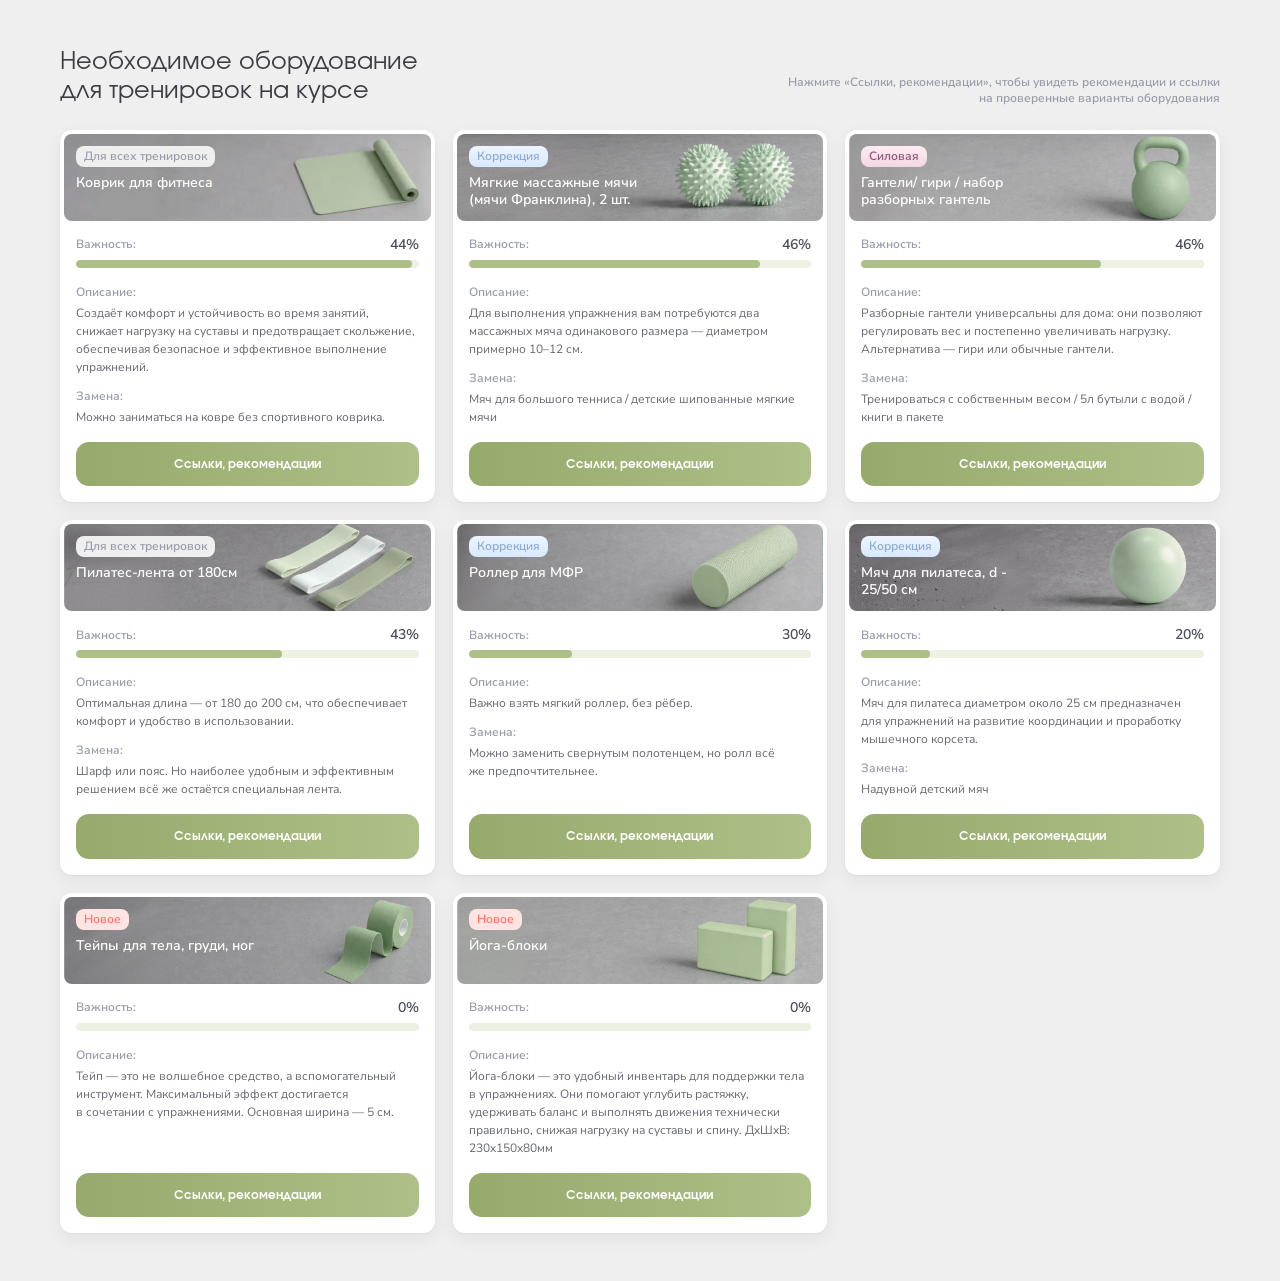
==== commit c4b3c588: "Remove structura.shop links from equipment popups. Drop numbered prefixes so remaining shop links sh" ====
--- a/index.html
+++ b/index.html
@@ -23,7 +23,7 @@
 * @vue/runtime-dom v3.5.39
 * (c) 2018-present Yuxi (Evan) You and Vue contributors
 * @license MIT
-**/let $s;const Jn=typeof window<"u"&&window.trustedTypes;if(Jn)try{$s=Jn.createPolicy("vue",{createHTML:e=>e})}catch{}const pi=$s?e=>$s.createHTML(e):e=>e,To="http://www.w3.org/2000/svg",Co="http://www.w3.org/1998/Math/MathML",Xe=typeof document<"u"?document:null,Kn=Xe&&Xe.createElement("template"),Eo={insert:(e,t,s)=>{t.insertBefore(e,s||null)},remove:e=>{const t=e.parentNode;t&&t.removeChild(e)},createElement:(e,t,s,n)=>{const r=t==="svg"?Xe.createElementNS(To,e):t==="mathml"?Xe.createElementNS(Co,e):s?Xe.createElement(e,{is:s}):Xe.createElement(e);return e==="select"&&n&&n.multiple!=null&&r.setAttribute("multiple",n.multiple),r},createText:e=>Xe.createTextNode(e),createComment:e=>Xe.createComment(e),setText:(e,t)=>{e.nodeValue=t},setElementText:(e,t)=>{e.textContent=t},parentNode:e=>e.parentNode,nextSibling:e=>e.nextSibling,querySelector:e=>Xe.querySelector(e),setScopeId(e,t){e.setAttribute(t,"")},insertStaticContent(e,t,s,n,r,i){const l=s?s.previousSibling:t.lastChild;if(r&&(r===i||r.nextSibling))for(;t.insertBefore(r.cloneNode(!0),s),!(r===i||!(r=r.nextSibling)););else{Kn.innerHTML=pi(n==="svg"?`<svg>${e}</svg>`:n==="mathml"?`<math>${e}</math>`:e);const o=Kn.content;if(n==="svg"||n==="mathml"){const c=o.firstChild;for(;c.firstChild;)o.appendChild(c.firstChild);o.removeChild(c)}t.insertBefore(o,s)}return[l?l.nextSibling:t.firstChild,s?s.previousSibling:t.lastChild]}},Po=Symbol("_vtc");function So(e,t,s){const n=e[Po];n&&(t=(t?[t,...n]:[...n]).join(" ")),t==null?e.removeAttribute("class"):s?e.setAttribute("class",t):e.className=t}const Dn=Symbol("_vod"),Lo=Symbol("_vsh"),Io=Symbol(""),zo=/(?:^|;)\s*display\s*:/;function Fo(e,t,s){const n=e.style,r=K(s);let i=!1;if(s&&!r){if(t)if(K(t))for(const l of t.split(";")){const o=l.slice(0,l.indexOf(":")).trim();s[o]==null&&Lt(n,o,"")}else for(const l in t)s[l]==null&&Lt(n,l,"");for(const l in s){l==="display"&&(i=!0);const o=s[l];o!=null?Ro(e,l,!K(t)&&t?t[l]:void 0,o)||Lt(n,l,o):Lt(n,l,"")}}else if(r){if(t!==s){const l=n[Io];l&&(s+=";"+l),n.cssText=s,i=zo.test(s)}}else t&&e.removeAttribute("style");Dn in e&&(e[Dn]=i?n.display:"",e[Lo]&&(n.display="none"))}const Gn=/\s*!important$/;function Lt(e,t,s){if(F(s))s.forEach(n=>Lt(e,t,n));else if(s==null&&(s=""),t.startsWith("--"))e.setProperty(t,s);else{const n=Qo(e,t);Gn.test(s)?e.setProperty(ct(n),s.replace(Gn,""),"important"):e[n]=s}}const _n=["Webkit","Moz","ms"],Ns={};function Qo(e,t){const s=Ns[t];if(s)return s;let n=ge(t);if(n!=="filter"&&n in e)return Ns[t]=n;n=ps(n);for(let r=0;r<_n.length;r++){const i=_n[r]+n;if(i in e)return Ns[t]=i}return t}function Ro(e,t,s,n){return e.tagName==="TEXTAREA"&&(t==="width"||t==="height")&&K(n)&&s===n}const $n="http://www.w3.org/1999/xlink";function er(e,t,s,n,r,i=Fi(t)){n&&t.startsWith("xlink:")?s==null?e.removeAttributeNS($n,t.slice(6,t.length)):e.setAttributeNS($n,t,s):s==null||i&&!hr(s)?e.removeAttribute(t):e.setAttribute(t,i?"":Ce(s)?String(s):s)}function tr(e,t,s,n,r){if(t==="innerHTML"||t==="textContent"){s!=null&&(e[t]=t==="innerHTML"?pi(s):s);return}const i=e.tagName;if(t==="value"&&i!=="PROGRESS"&&!i.includes("-")){const o=i==="OPTION"?e.getAttribute("value")||"":e.value,c=s==null?e.type==="checkbox"?"on":"":String(s);(o!==c||!("_value"in e))&&(e.value=c),s==null&&e.removeAttribute(t),e._value=s;return}let l=!1;if(s===""||s==null){const o=typeof e[t];o==="boolean"?s=hr(s):s==null&&o==="string"?(s="",l=!0):o==="number"&&(s=0,l=!0)}try{e[t]=s}catch{}l&&e.removeAttribute(r||t)}function Uo(e,t,s,n){e.addEventListener(t,s,n)}function No(e,t,s,n){e.removeEventListener(t,s,n)}const sr=Symbol("_vei");function Ho(e,t,s,n,r=null){const i=e[sr]||(e[sr]={}),l=i[t];if(n&&l)l.value=n;else{const[o,c]=Zo(t);if(n){const d=i[t]=Xo(n,r);Uo(e,o,d,c)}else l&&(No(e,o,l,c),i[t]=void 0)}}const Oo=/(Once|Passive|Capture)$/,Mo=/^on:?(?:Once|Passive|Capture)$/;function Zo(e){let t,s;for(;(s=e.match(Oo))&&!Mo.test(e);)t||(t={}),e=e.slice(0,e.length-s[1].length),t[s[1].toLowerCase()]=!0;return[e[2]===":"?e.slice(3):ct(e.slice(2)),t]}let Hs=0;const qo=Promise.resolve(),Yo=()=>Hs||(qo.then(()=>Hs=0),Hs=Date.now());function Xo(e,t){const s=n=>{if(!n._vts)n._vts=Date.now();else if(n._vts<=s.attached)return;const r=s.value;if(F(r)){const i=n.stopImmediatePropagation;n.stopImmediatePropagation=()=>{i.call(n),n._stopped=!0};const l=r.slice(),o=[n];for(let c=0;c<l.length&&!n._stopped;c++){const d=l[c];d&&Pe(d,t,5,o)}}else Pe(r,t,5,[n])};return s.value=e,s.attached=Yo(),s}const nr=e=>e.charCodeAt(0)===111&&e.charCodeAt(1)===110&&e.charCodeAt(2)>96&&e.charCodeAt(2)<123,jo=(e,t,s,n,r,i)=>{const l=r==="svg";t==="class"?So(e,n,l):t==="style"?Fo(e,s,n):us(t)?ds(t)||Ho(e,t,s,n,i):(t[0]==="."?(t=t.slice(1),!0):t[0]==="^"?(t=t.slice(1),!1):Bo(e,t,n,l))?(tr(e,t,n),!e.tagName.includes("-")&&(t==="value"||t==="checked"||t==="selected")&&er(e,t,n,l,i,t!=="value")):e._isVueCE&&(Vo(e,t)||e._def.__asyncLoader&&(/[A-Z]/.test(t)||!K(n)))?tr(e,ge(t),n,i,t):(t==="true-value"?e._trueValue=n:t==="false-value"&&(e._falseValue=n),er(e,t,n,l))};function Bo(e,t,s,n){if(n)return!!(t==="innerHTML"||t==="textContent"||t in e&&nr(t)&&U(s));if(t==="spellcheck"||t==="draggable"||t==="translate"||t==="autocorrect"||t==="sandbox"&&e.tagName==="IFRAME"||t==="form"||t==="list"&&e.tagName==="INPUT"||t==="type"&&e.tagName==="TEXTAREA")return!1;if(t==="width"||t==="height"){const r=e.tagName;if(r==="IMG"||r==="VIDEO"||r==="CANVAS"||r==="SOURCE")return!1}return nr(t)&&K(s)?!1:t in e}function Vo(e,t){const s=e._def.props;if(!s)return!1;const n=ge(t);return Array.isArray(s)?s.some(r=>ge(r)===n):Object.keys(s).some(r=>ge(r)===n)}const ko=ae({patchProp:jo},Eo);let rr;function Wo(){return rr||(rr=to(ko))}const Jo=((...e)=>{const t=Wo().createApp(...e),{mount:s}=t;return t.mount=n=>{const r=Do(n);if(!r)return;const i=t._component;!U(i)&&!i.render&&!i.template&&(i.template=r.innerHTML),r.nodeType===1&&(r.textContent="");const l=s(r,!1,Ko(r));return r instanceof Element&&(r.removeAttribute("v-cloak"),r.setAttribute("data-v-app","")),l},t});function Ko(e){if(e instanceof SVGElement)return"svg";if(typeof MathMLElement=="function"&&e instanceof MathMLElement)return"mathml"}function Do(e){return K(e)?document.querySelector(e):e}const gi="outline-none focus-visible:outline focus-visible:outline-2 focus-visible:outline-offset-2 focus-visible:outline-blue/80",Go=["btn-text block w-full rounded-[13px] p-[15px] text-center text-white","bg-gradient-to-r from-[#96aa6c] to-[#adc088]","transition-[filter,transform] duration-150","hover:brightness-105 active:brightness-[0.97]","disabled:pointer-events-none disabled:opacity-45",gi].join(" "),_o="Необходимое оборудование для тренировок на курсе",$o="Нажмите «Ссылки, рекомендации», чтобы увидеть рекомендации и ссылки на проверенные варианты оборудования",ef={"Для всех тренировок":"bg-[#efefef] text-muted",Коррекция:"bg-gradient-to-b from-[#edf5ff] to-[#d8e9fe] text-[#8daad0]",Силовая:"bg-gradient-to-b from-[#ffecf3] to-[#f2d7e2] text-[#925377]",Новое:"bg-[#ffe4e2] text-coral"},tf=[{shop:"restore_roller",code:"Кочкина",url:"https://fitnessroller.ru/"}],sf=[{id:"mat",name:"Коврик для фитнеса",category:"Для всех тренировок",importance:98,img:"mat.webp",desc:"Создаёт комфорт и устойчивость во время занятий, снижает нагрузку на суставы и предотвращает скольжение, обеспечивая безопасное и эффективное выполнение упражнений.",replace:"Можно заниматься на ковре без спортивного коврика.",advice:{label:"Рекомендации",text:"Выбирайте нескользящий коврик удобного размера и достаточной толщины для защиты суставов, который легко чистится и держит форму."},best:[{label:"1. Коврик для фитнеса двусторонний",url:"https://structura.shop/mats/tproduct/236838082622-kovrik-dlya-fitnesa-dvustoronnii"},{label:"2. Коврик для йоги фитнеса нескользящий",url:"https://www.wildberries.ru/catalog/294774245/detail.aspx"}],other:[{label:"1. Коврик для йоги и фитнеса нескользящий универсальный",url:"https://www.ozon.ru/product/kovrik-dlya-yogi-i-fitnesa-neskolzyashchiy-universalnyy-3020925841/?at=MZtvmvX5RCXzZ3A0sZ7Y39BhORYN8XhKD0o4YSBDJyNj"}]},{id:"balls",name:"Мягкие массажные мячи (мячи Франклина), 2 шт.",category:"Коррекция",importance:85,img:"balls.webp",desc:"Для выполнения упражнения вам потребуются два массажных мяча одинакового размера — диаметром примерно 10–12 см.",replace:"Мяч для большого тенниса / детские шипованные мягкие мячи",advice:{label:"Рекомендации",text:"Начинающим рекомендуется использовать более мягкие мячи. Если возникает боль или выраженный дискомфорт, мячи можно и следует слегка сдуть."},best:[{label:"1. Мячи FRANKLIN 12 см",url:"https://fitnessroller.ru/massajnoe-oborudovanie/massajnie-myachi/igolchatie-myachi/myachi-dlya-relaksatsii-franklin-method-easy-grip-set/"},{label:"2. Мячи массажные мягкие, 10 см, 2 шт",url:"https://www.wildberries.ru/catalog/114201663/detail.aspx?targetUrl=MS&size=205259798"}],other:[{label:"1. Массажные мячи 11 см",url:"https://ozon.ru/t/V0EVQYQ"}]},{id:"weights",name:"Гантели/ гири / набор разборных гантель",category:"Силовая",importance:70,img:"weights.webp",desc:"Разборные гантели универсальны для дома: они позволяют регулировать вес и постепенно увеличивать нагрузку. Альтернатива — гири или обычные гантели.",replace:"Тренироваться с собственным весом / 5л бутыли с водой / книги в пакете",advice:{label:"Рекомендации",text:"Начинайте с гирь от 4 кг или гантелей по 2 кг. Увеличивайте вес постепенно, соблюдая технику. Для прогресса удобны разборные гантели."},best:[{label:"1. Гантели разборные кейс 20 кг",url:"https://www.wildberries.ru/catalog/13631109/detail.aspx?targetUrl=MS&size=41181482"}],other:[{label:"1. Гиря 4 кг чугунная спортивная для фитнеса",url:"https://www.ozon.ru/product/girya-4-kg-1611448288/"},{label:"2. Гиря 4 кг",url:"https://www.wildberries.ru/catalog/208633824/detail.aspx?targetUrl=EX"}]},{id:"band",name:"Пилатес-лента от 180см",category:"Для всех тренировок",importance:60,img:"band.webp",desc:"Оптимальная длина — от 180 до 200 см, что обеспечивает комфорт и удобство в использовании.",replace:"Шарф или пояс. Но наиболее удобным и эффективным решением всё же остаётся специальная лента.",advice:{label:"Рекомендации",text:"Натяжение рекомендуется выбирать лёгкое или среднее — такой уровень подходит для безопасной и эффективной работы."},best:[{label:"1. Эспандер ленточный 2 м",url:"https://structura.shop/elastic/tproduct/488184340132-espander-lentochnii-2-m"},{label:"2. Эспандер ленточный широкий 1,8 м INDIGO Sport",url:"https://www.wildberries.ru/catalog/25780059/detail.aspx"}],other:[{label:"1. Лента эластичная для фитнеса 180 см",url:"https://www.ozon.ru/product/lenta-elastichnaya-dlya-fitnesa-180sm-espander-lentochnyy-fitnes-rezinka-indigo-medium-goluboy-1-250100804/?at=6WtZvMWOJT5kXygnUK7zBm1TkkKwAXSv5gr4OU5R95V6"}]},{id:"roller",name:"Роллер для МФР",category:"Коррекция",importance:30,img:"roller.webp",desc:"Важно взять мягкий роллер, без рёбер.",replace:"Можно заменить свернутым полотенцем, но ролл всё же предпочтительнее.",advice:{label:"Рекомендации",text:"Нужен мягкий роллер, диаметр ~13-15 см, длина — от 30 см"},best:[{label:"1. Ролик массажный Trigger Point GRID 33 см",url:"https://www.ozon.ru/product/rolik-massazhnyy-trigger-point-grid-33-sm-oranzhevyy-150248869/"},{label:"2. Валик массажный для спины, йоги и МФР EVA 45x15 см",url:"https://www.ozon.ru/product/valik-massazhnyy-dlya-spiny-yogi-i-mfr-eva-rolik-45x15-sm-222553020/?from_sku=746039633&oos_search=false"}],other:[{label:"1. Ролик массажный для фитнеса и йоги Bodyboss, МФР валик 60 см",url:"https://www.wildberries.ru/catalog/59627557/detail.aspx?targetUrl=MS"}]},{id:"pilates-ball",name:"Мяч для пилатеса, d - 25/50 см",category:"Коррекция",importance:20,img:"pilates-ball.webp",desc:"Мяч для пилатеса диаметром около 25 см предназначен для упражнений на развитие координации и проработку мышечного корсета.",replace:"Надувной детский мяч",advice:{label:"Рекомендации",text:"Рекомендуется использовать пилатес-бол диаметром около 25 см — это оптимальный размер для комфортного и эффективного выполнения упражнений."},best:[{label:"1. Мяч для пилатеса 25 см",url:"https://structura.shop/pilatesballs/tproduct/387341178772-myach-dlya-pilatesa-25-sm"},{label:"2. Мяч для пилатеса и фитнеса гимнастический Starfit 25 см",url:"https://www.wildberries.ru/catalog/146261624/detail.aspx"}],other:[{label:"1. Мяч для пилатеса и фитнеса 25 см",url:"https://www.wildberries.ru/catalog/47364818/detail.aspx?targetUrl=SG&size=1361710492"}]},{id:"tape",name:"Тейпы для тела, груди, ног",category:"Новое",importance:20,img:"tape.webp",desc:"Тейп — это не волшебное средство, а вспомогательный инструмент. Максимальный эффект достигается в сочетании с упражнениями. Основная ширина — 5 см.",replace:null,advice:{label:"Рекомендации",text:"Используем лёгкое лимфатическое и неврологическое тейпирование, избегаем сильного натяжения, тейпируем не более 1–2 зон за один раз"},best:[{label:"1. Кинезио тейп Rocktape Classic 5 см х 5 м хлопок",url:"https://www.ozon.ru/product/kinezio-teyp-rocktape-classic-5-sm-h-5-m-hlopok-muertape-podhodit-dlya-vseh-uchastkov-tela-215219972/?at=ywtAVAZN0hNZ0gk8I5QRBP6s0MDLGAtOqoLBMhG3rxAv"}],other:[{label:"1. Кинезио тейп Muay Thai",url:"https://www.wildberries.ru/catalog/17855570/detail.aspx"}]},{id:"yoga-blocks",name:"Йога-блоки",category:"Новое",importance:15,img:"yoga-blocks.webp",desc:"Йога-блоки — это удобный инвентарь для поддержки тела в упражнениях. Они помогают углубить растяжку, удерживать баланс и выполнять движения технически правильно, снижая нагрузку на суставы и спину. ДxШxВ: 230x150x80мм",replace:null,advice:{label:"Замена",text:"Плотные, устойчивые книги одинаковой высоты. Они помогут поддержать тело в правильном положении и безопасно выполнить упражнение."},best:[{label:"1. Блоки для йоги (2 шт)",url:"https://structura.shop/blocks/tproduct/585839088702-bloki-dlya-iogi-2-sht"}],other:[{label:"1. Блок для йоги STARFIT, синий, 2 шт",url:"https://www.ozon.ru/product/blok-dlya-yogi-starfit-siniy-2-sht-1318992570/?at=RltyZyErRupBNxD7C4yGzJBsMQOV6AfBpn6pyFvog93K"}]}],nf="[data-uri]",rf="[data-uri]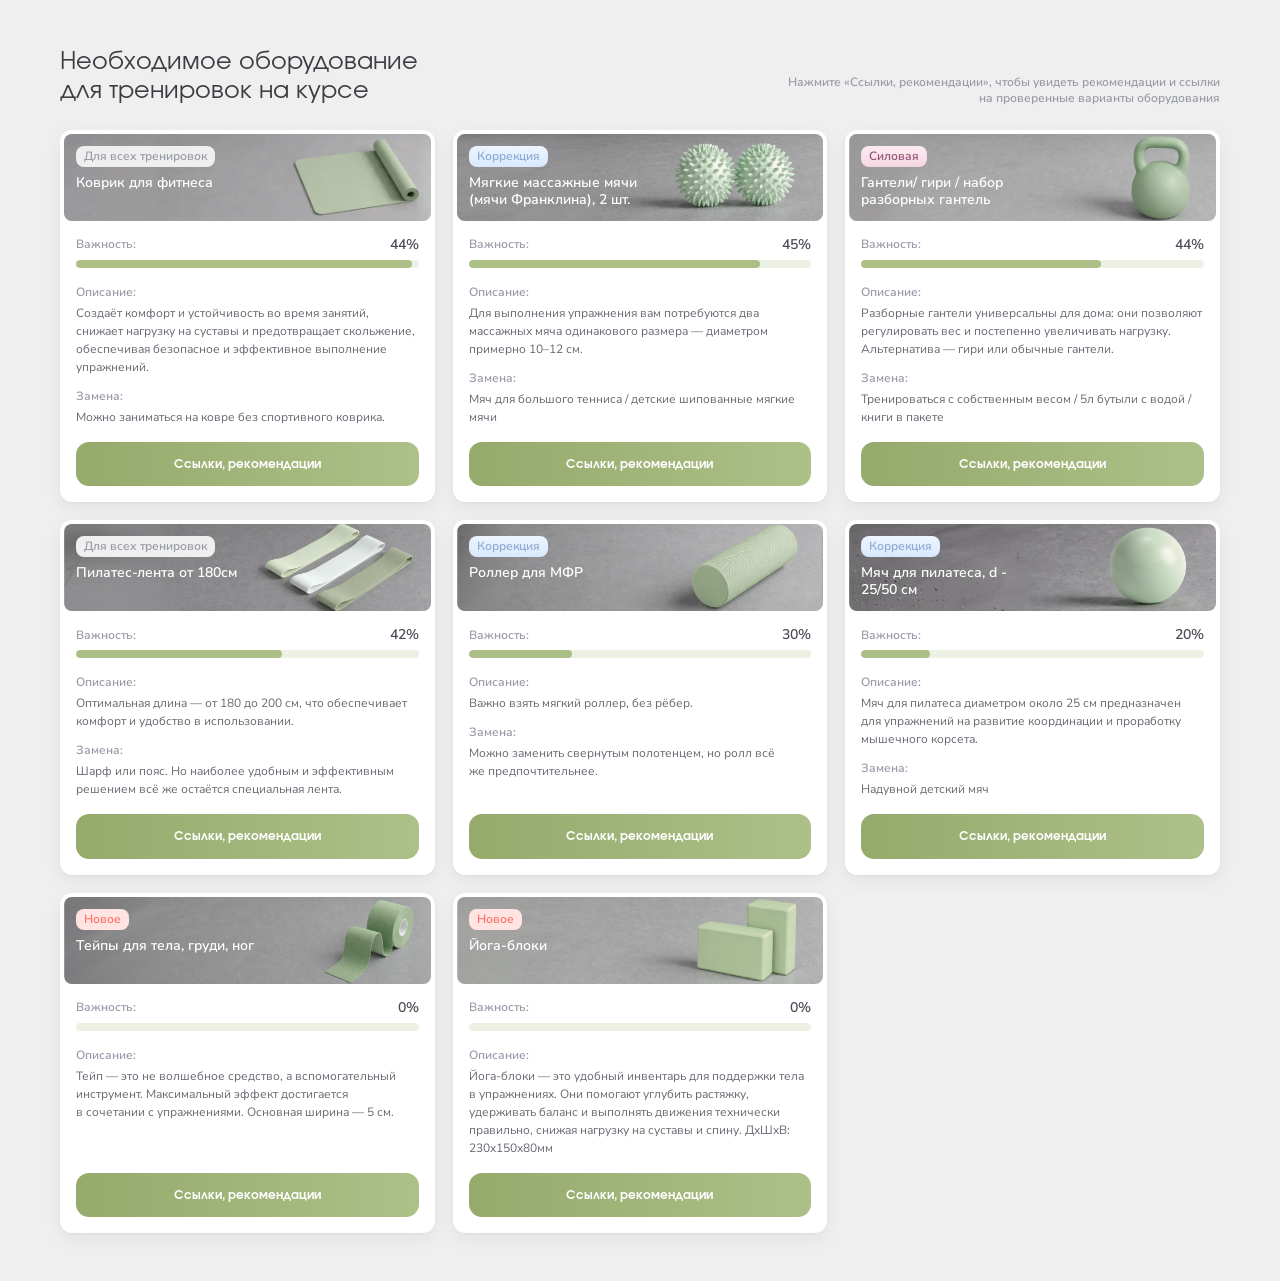
